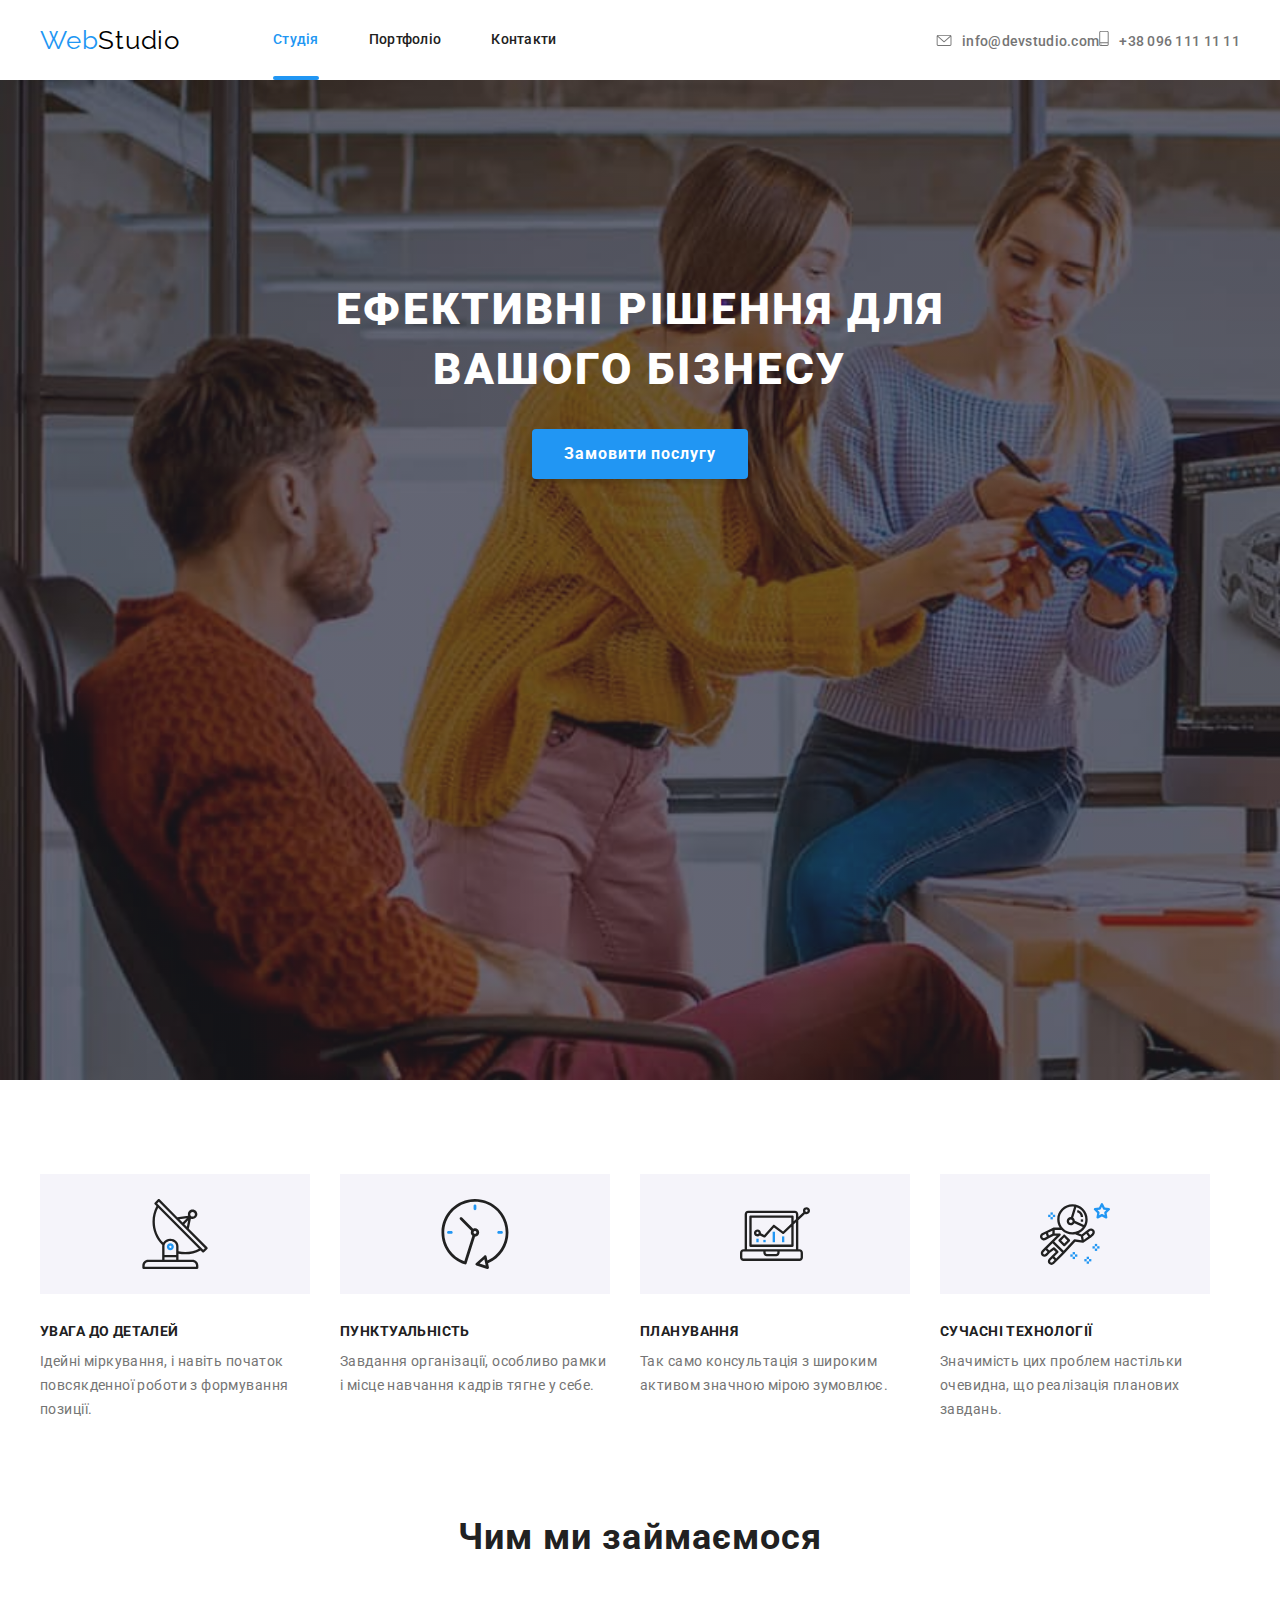
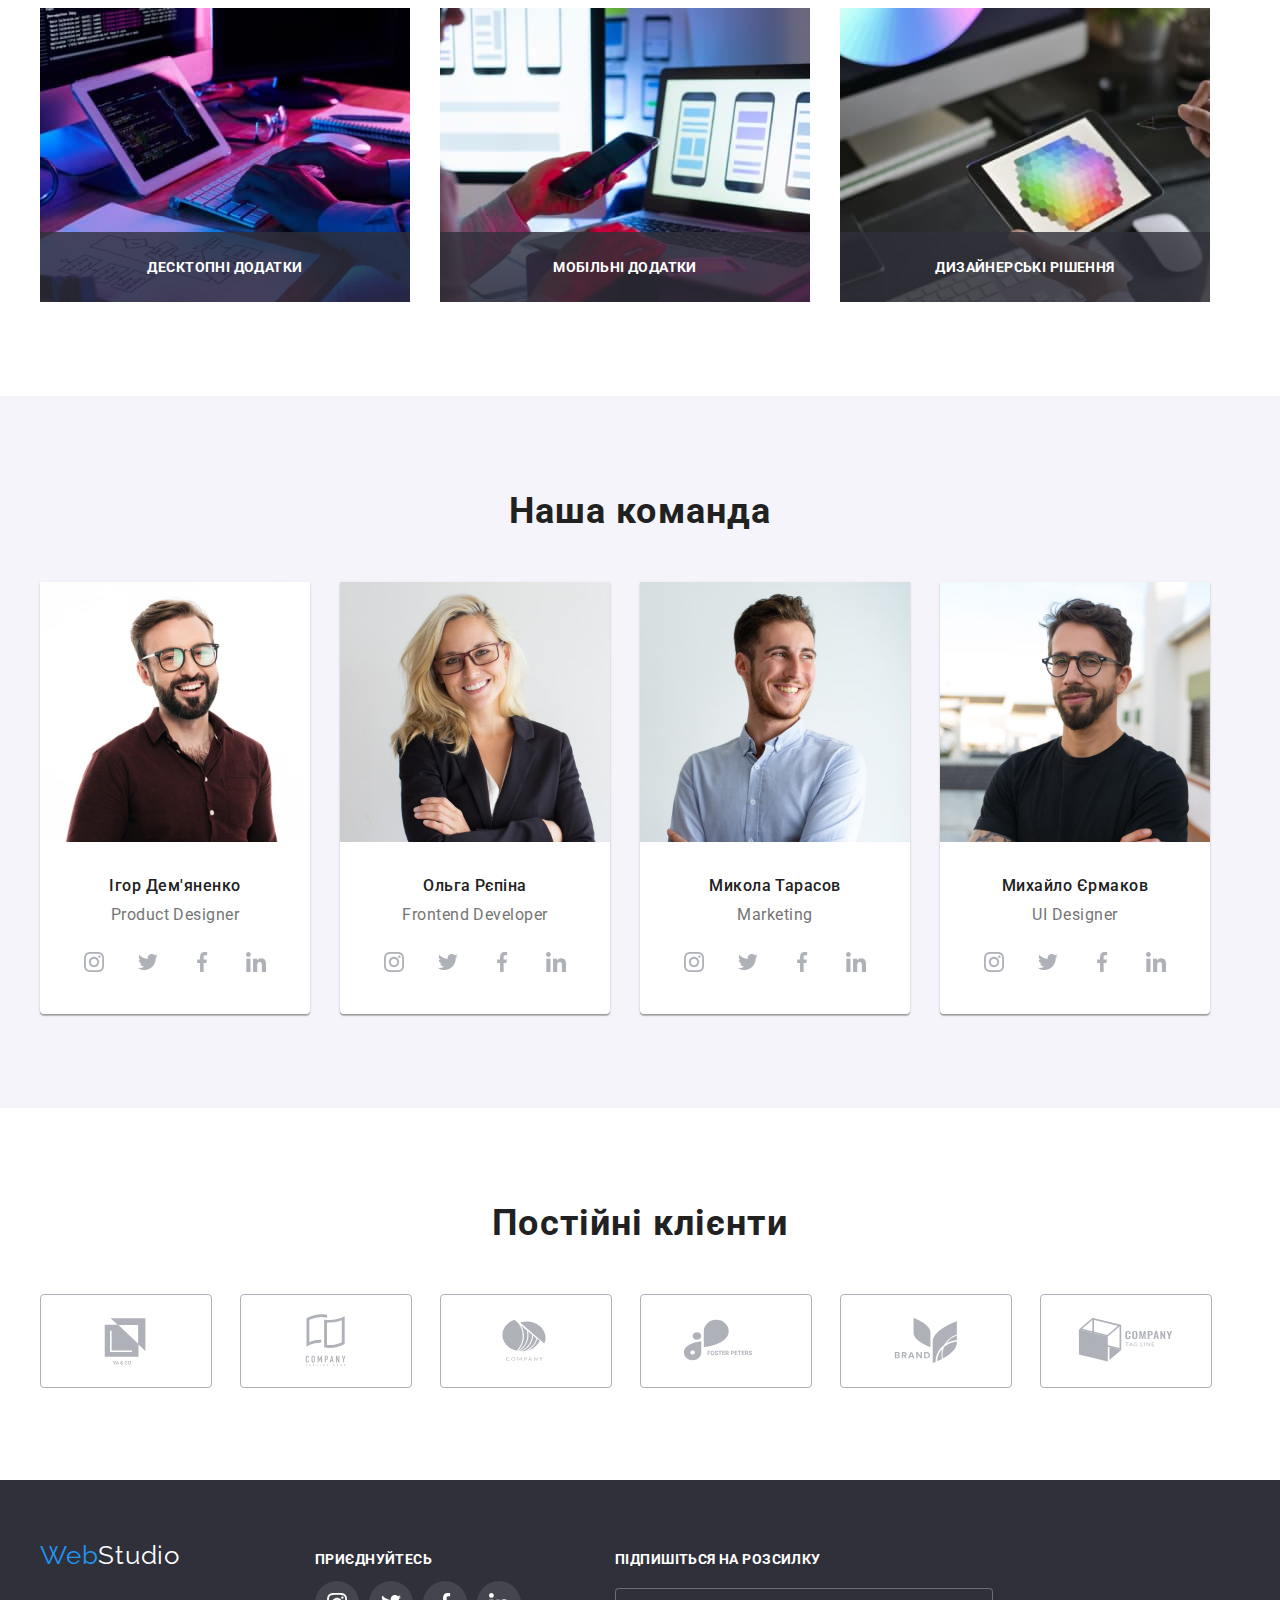
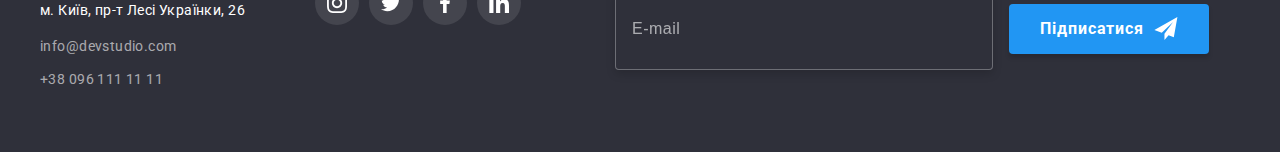
==== index.html @ b45c7deb "header fixing" ====
<!DOCTYPE html> 
<html lang="en">
    <head> 
        <meta charset="UTF-8"> 
        <meta name="viewport" content="width=device-width, initial-scale=1.0" />
        <title>Index</title>
        <link rel="stylesheet" href="https://cdnjs.cloudflare.com/ajax/libs/modern-normalize/1.1.0/modern-normalize.min.css" integrity="sha512-wpPYUAdjBVSE4KJnH1VR1HeZfpl1ub8YT/NKx4PuQ5NmX2tKuGu6U/JRp5y+Y8XG2tV+wKQpNHVUX03MfMFn9Q==" crossorigin="anonymous" referrerpolicy="no-referrer" />
        <!-- <link rel="stylesheet" href="./css/styles.css"> -->
        <link rel="preconnect" href="https://fonts.googleapis.com">
<link rel="preconnect" href="https://fonts.gstatic.com" crossorigin>
<link href="https://fonts.googleapis.com/css2?family=Raleway:wght@700&family=Roboto:wght@400;500;700;900&display=swap" rel="stylesheet">
<link rel="stylesheet" href="./css/main.min.css"> 
<!-- <link rel="stylesheet" href="./css/main.css"> -->
    </head>

    <body> 
        
  <!-- Хедер студії -->

<header class="header studio"> 
    <div class="container">
        <nav class="navigation">
            
            <a href="./index.html" class="header__logo"> <span class="web">Web</span>Studio </a> 
         

            <ul class="header__site-nav"> 
                <li > <a class="link current line" href="./index.html"> Студія </a> </li> 
                <li > <a class="link line" href="./portfolio.html"> Портфоліо </a> </li> 
                <li > <a class="link line" href="./contacts.html"> Контакти </a> </li> 
            </ul> 
        
    
            <ul class="header__nav-contact"> 
                 <li class="header__contact-item mail">  
                    <a class="header__upper-link" href="mailto:info@studio.com">
                        <svg width="16" height="12" class="header__contact-icon"> 
                            <use href="./images/icons.svg#icon-envelope"></use>
                        </svg> 
                        info@devstudio.com        
                    </a> 
                </li>

                 <li class="header__contact-item"> 
                    <a class="header__upper-link" href="tel:+380961111111"> 
                        <svg width="10" height="15.99" class="header__contact-icon"> 
                            <use href="./images/icons.svg#icon-smartphone"></use>
                        </svg> 
                        +38 096 111 11 11 
                    </a> 
                </li> 

              </ul>     
        </nav>
    </div>    
   
</header>
 
<main> 

 <!-- Герой -->
 <section class="hero"> 
 <div class="container"> 
    <h1 class="hero-title"> ЕФЕКТИВНІ РІШЕННЯ ДЛЯ ВАШОГО БІЗНЕСУ </h1>
    <button data-modal-open type="button" class="hero-button"> Замовити послугу </button>

 </div>

    <!-- Modal-->

 <div class="backdrop is-hidden" data-modal>
    <div class="modal">

        <button data-modal-close class="close-button">
            <svg width="15" height="15" class="close-button-svg"> 
                <use href="./images/icons.svg#icon-close-button"></use>
            </svg>
        </button>

        <div class="modal-content">

        <p class="leave-form">Залиште свої дані, ми вам передзвонимо</p>
        <form class="modal-form">
            <!-- CHANGE TO CLASS FROM SCRIPT -->
        <div class="form-field"> 
         
            <label class="label-text">Ім'я
                <input class="form-input" type="text" name="name" > 
                <svg width="18" height="18" class="modal-icon-positioning"> 
                    <use href="./images/icons.svg#icon-black-person"></use>
                </svg>
            </label>
            
            
        </div>
        <div class="form-field">  
            <label class="label-text" >Номер телефону
                <input class="form-input" type="tel" name="telephone" >
             <svg width="18" height="18" class="modal-icon-positioning" > 
                <use href="./images/icons.svg#icon-black-phone"></use>
            </svg> 
            </label>
            
            
        </div>
        <div class="form-field">

            <label class="label-text" >Пошта
              
                <input class="form-input" type="email" name="email">
                <svg width="18" height="18" class="modal-icon-positioning"> 
                   <use href="./images/icons.svg#icon-black-email"></use>
               </svg>
               
            </label>
             
            
            
        </div>
        <div class="form-field last">
            <label class="label-text" for="comment">Коментар</label>
            <textarea class="text-area" type="text" name="comment" id="comment" placeholder="Введіть текст" rows="5"></textarea>
        </div>

        <div class="checkbox">
            
            <label class="checkbox-text label">
            <input class="checkbox-input" type="checkbox" name="" value="agreement" placeholder="Введіть текст"/>
            <span class="checkbox-icon"></span>
            <p class="agreement">
                Погоджуюся з розсилкою та приймаю 
                <a class="conditions-span" href="">Умови договору</a> 
            </p>
            </label>
            
        </div>

            <button class="submit-button" type="submit"> Відправити </button>

        </form>
    </div>

       </div>
    </div>
 
</div> 
 
     
 </section>
  


  <!-- Головна частина -->


<section class="features"> 
    <div class="container features">
    <ul class="features__list"> 
        <li class="features__item first-feature"> 
            <div class="features__block"> 
            <svg width="70" height="70" class="grey-icon"> 
                <use href="./images/icons.svg#icon-antenna"></use>
            </svg> 
             </div>
            <h3 class="features__title"> УВАГА ДО ДЕТАЛЕЙ</h3>
            <p class="features__description"> Ідейні міркування, і навіть початок повсякденної роботи з формування позиції.</p>
       
        </li>
        <li class="features__item second-feature"> 
            <div class="features__block"> 
            <svg width="70" height="70" class="features__icon"> 
                <use href="./images/icons.svg#icon-clock"></use>
            </svg> 
            </div>
            <h3 class="features__title"> ПУНКТУАЛЬНІСТЬ</h3> 
            <p class="features__description"> Завдання організації, особливо рамки і місце навчання кадрів тягне у себе.</p>
    
        </li>
        <li class="features__item third-feature"> 
            <div class="features__block"> 
            <svg width="70" height="70" class="features__icon"> 
                <use href="./images/icons.svg#icon-diagram"></use>
            </svg> 
            </div>
             <h3 class="features__title"> ПЛАНУВАННЯ</h3>
             <p class="features__description"> Так само консультація з широким активом значною мірою зумовлює.</p>
          
         </li>
        <li class="features__item fourth-feature">
            <div class="features__block"> 
            <svg width="70" height="70" class="features__icon"> 
                <use href="./images/icons.svg#icon-astronaut"></use>
            </svg> 
            </div>
             <h3 class="features__title"> СУЧАСНІ ТЕХНОЛОГІЇ </h3>
             <p class="features__description"> Значимість цих проблем настільки очевидна, що реалізація планових завдань.</p>
        
        </li>
      </ul>  
    </div> 
</section>


<section class="work">
    <div class="container"> 
      <h2 class="work__title"> Чим ми займаємося </h2>
      <ul class="work__pictures"> 
             
        <li>
            <div class="work__picture-box"> 
             <img class="work__img" src="./images/picture1.jpg" alt="Людина друкує на клавіатурі" width="370">  
        
                 <div class="work__text-part">
                 <p class="work__pic-text">Десктопні додатки</p>
                </div>

            </div>
        </li>

        <li> 
            <div class="work__picture-box">
            <img class="work__img" src="./images/picture2.jpg" alt="Створення дизайну застосунку" width="370">   
        
            <div class="work__text-part">
            <p class="work__pic-text">Мобільні додатки</p>
            </div>

            </div>
         </li>

        <li> 
            <div class="work__picture-box">
            <img class="work__img" src="./images/picture3.jpg" alt="Вибір кольору із палітри" width="370">   

            <div class="work__text-part">
            <p class="work__pic-text">Дизайнерські рішення</p>
            </div>
             
           </div>
        </li>

      </ul>
    
    </div>
</section>
   
    
      
<section class="team">
    <div class="container team"> 
            <h2 class="team__title">Наша команда</h2> 
             <div class="flex-container"> 
                <ul class="team__list"> 
                    <li class="team__item"> 
                         <img src="./images/ihor.jpg" alt="Ігор Дем'яненко" width="270">
                         <div class="team__paragraph"> 
                         <p class="team__name"> Ігор Дем'яненко</p>
                         <p class="team__job"> Product Designer</p>

                             <ul class="socials__list"> 

                                 <li class="socials__item">
                                    <a href="" class="socials__link">
                                        <svg width="20" height="20" class="socials-icon">
                                             <use href="./images/icons.svg#icon-instagram"></use>
                                        </svg>
                                    </a> 
                                 </li>

                                 <li class="socials__item">
                                    <a href="" class="socials__link">
                                        <svg width="20" height="20" class="socials-icon">
                                             <use href="./images/icons.svg#icon-twitter"></use>
                                        </svg>
                                    </a> 
                                 </li>

                                 <li class="socials__item">
                                    <a href="" class="socials__link">
                                        <svg width="20" height="20" class="socials-icon">
                                             <use href="./images/icons.svg#icon-facebook"></use>
                                        </svg>
                                    </a> 
                                 </li>

                                 <li class="socials__item">
                                    <a href="" class="socials__link">
                                        <svg width="20" height="20" class="socials-icon">
                                             <use href="./images/icons.svg#icon-linkedin"></use>
                                        </svg>
                                    </a> 
                                 </li>

                             </ul>
                         </div>
                     </li>
                     <li class="team__item"> 
                         <img src="./images/olha.jpg" alt="Ольга Рєпіна" width="270">
                         <div class="team__paragraph">
                         <p class="team__name"> Ольга Рєпіна</p>
                         <p class="team__job"> Frontend Developer</p>
                         <ul class="socials__list"> 

                            <li class="socials__item">
                               <a href="" class="socials__link">
                                   <svg width="20" height="20" class="socials-icon">
                                        <use href="./images/icons.svg#icon-instagram"></use>
                                   </svg>
                               </a> 
                            </li>

                            <li class="socials__item">
                               <a href="" class="socials__link">
                                   <svg width="20" height="20" class="socials-icon">
                                        <use href="./images/icons.svg#icon-twitter"></use>
                                   </svg>
                               </a> 
                            </li>

                            <li class="socials__item">
                               <a href="" class="socials__link">
                                   <svg width="20" height="20" class="socials-icon">
                                        <use href="./images/icons.svg#icon-facebook"></use>
                                   </svg>
                               </a> 
                            </li>

                            <li class="socials__item">
                               <a href="" class="socials__link">
                                   <svg width="20" height="20" class="socials-icon">
                                        <use href="./images/icons.svg#icon-linkedin"></use>
                                   </svg>
                               </a> 
                            </li>

                        </ul>
                        </div>
                     </li>
                     <li class="team__item"> 
                         <img src="./images/mykola.jpg" alt="Микола Тарасов" width="270">
                         <div class="team__paragraph">
                         <p class="team__name"> Микола Тарасов</p>
                         <p class="team__job"> Marketing</p>

                         <ul class="socials__list"> 

                            <li class="socials__item">
                               <a href="" class="socials__link">
                                   <svg width="20" height="20" class="socials-icon">
                                        <use href="./images/icons.svg#icon-instagram"></use>
                                   </svg>
                               </a> 
                            </li>

                            <li class="socials__item">
                               <a href="" class="socials__link">
                                   <svg width="20" height="20" class="socials-icon">
                                        <use href="./images/icons.svg#icon-twitter"></use>
                                   </svg>
                               </a> 
                            </li>

                            <li class="socials__item">
                               <a href="" class="socials__link">
                                   <svg width="20" height="20" class="socials-icon">
                                        <use href="./images/icons.svg#icon-facebook"></use>
                                   </svg>
                               </a> 
                            </li>

                            <li class="socials__item">
                               <a href="" class="socials__link">
                                   <svg width="20" height="20" class="socials-icon">
                                        <use href="./images/icons.svg#icon-linkedin"></use>
                                   </svg>
                               </a> 
                            </li>

                        </ul>
                        </div>
                     </li>
                     <li class="team__item"> 
                         <img src="./images/mykhailo.jpg" alt="Михайло Єрмаков" width="270">
                         <div class="team__paragraph">
                         <p class="team__name"> Михайло Єрмаков</p>
                          <p class="team__job"> UI Designer </p>
                          <ul class="socials__list"> 

                            <li class="socials__item">
                               <a href="" class="socials__link">
                                   <svg width="20" height="20" class="socials-icon">
                                        <use href="./images/icons.svg#icon-instagram"></use>
                                   </svg>
                               </a> 
                            </li>

                            <li class="socials__item">
                               <a href="" class="socials__link">
                                   <svg width="20" height="20" class="socials-icon">
                                        <use href="./images/icons.svg#icon-twitter"></use>
                                   </svg>
                               </a> 
                            </li>

                            <li class="socials__item">
                                <a href="" class="socials__link">
                                    <svg width="20" height="20" class="socials-icon">
                                         <use href="./images/icons.svg#icon-facebook"></use>
                                    </svg>
                                </a> 
                             </li>

                            <li class="socials__item">
                               <a href="" class="socials__link">
                                   <svg width="20" height="20" class="socials-icon">
                                        <use href="./images/icons.svg#icon-linkedin"></use>
                                   </svg>
                               </a> 
                            </li>

                        </ul>
                        </div>
                     </li>
                </ul>  
          </div>
    </div>
</section> 
</main>

<section class="clients"> 
    <div class="container clients"> 
        <h2 class="clients__title">Постійні клієнти</h2> 
        <ul class="clients__list"> 
            <li class="clients__item"> 
                <a href="" class="clients__link">
                <svg width="106" height="60" class="clients__icon">
                    <use href="./images/icons.svg#icon-logo1"> </use>
                 </svg>
                </a> 
             </li>

             <li class="clients__item"> 
                <a href="" class="clients__link">
                <svg width="106" height="60" class="clients__icon">
                    <use href="./images/icons.svg#icon-logo2"> </use>
                 </svg>
                </a> 
             </li>

             <li class="clients__item"> 
                <a href="" class="clients__link">
                <svg width="106" height="60" class="clients__icon">
                    <use href="./images/icons.svg#icon-logo3"> </use>
                 </svg>
                </a> 
             </li>

             <li class="clients__item"> 
                <a href="" class="clients__link">
                <svg width="106" height="60" class="clients__icon">
                    <use href="./images/icons.svg#icon-logo4"> </use>
                 </svg>
                </a> 
             </li>

             <li class="clients__item"> 
                <a href="" class="clients__link">
                <svg width="106" height="60" class="clients__icon">
                    <use href="./images/icons.svg#icon-logo5"> </use>
                 </svg>
                </a> 
             </li>

             <li class="clients__item"> 
                <a href="" class="clients__link">
                <svg width="106" height="60" class="clients__icon">
                    <use href="./images/icons.svg#icon-logo6"> </use>
                 </svg>
                </a> 
             </li>
            
            
        </ul>
    </div>

</section>

  <!-- Футер -->
  <footer class="footer"> 

   <div class="container one"> 

    <div class="footer__logo-container">

    <a href="./index.html" class="footer__lower-logo"> <span class="web">Web</span>Studio </a>

        <address class="footer__location" >  м. Київ, пр-т Лесі Українки, 26</address>

        <ul class="contact-nav low"> 
            <li class="contact-li">  <a class="downlink" href="mailto:info@studio.com">info@devstudio.com</a>  </li>
            <li class="contact-li"> <a class="downlink last" href="tel:+380961111111">+38 096 111 11 11</a>  </li> 
        </ul> 

    </div>
    <div class="footer__join-area"> 

        <p class="footer__text"> Приєднуйтесь</p>

            <ul class="socials__list footer">
                <li class="socials__item"> 
                    <a href="" class="footer__link">
                         <svg width="20" height="20" class="footer__icon"> 
                             <use href="./images/icons.svg#icon-instagramwhite"></use>
                         </svg>
                    </a>          
              </li>

                 <li class="socials__item"> 
                     <a href="" class="footer__link">
                        <svg width="20" height="20" class="footer__icon"> 
                            <use href="./images/icons.svg#icon-twitterwhite"></use>
                        </svg>
                    </a>
                </li>

                 <li class="socials__item"> 
                    <a href="" class="footer__link">
                         <svg width="20" height="20" class="footer__icon"> 
                            <use href="./images/icons.svg#icon-facebookwhite"></use>
                         </svg>
                    </a>
                 </li>

                <li class="socials__item"> 
                     <a href="" class="footer__link">
                        <svg width="20" height="20" class="footer__icon"> 
                            <use href="./images/icons.svg#icon-linkedinwhite"></use>
                        </svg>
                    </a>
                </li>
           </ul> 

    </div>
    <div class="subscription__block"> 
        <form class="subscription__form">
            <!-- CHANGE TO CLASS FROM SCRIPT -->
    
            <label for="subscribe" class="subscription__label">Підпишіться на розсилку</label>

            <div class="subscription__area">
            <input type="text" name="subscribe" id="subscribe" placeholder="E-mail" class="subscription__input"> 
    

            <button type="submit" class="subscription__button"> Підписатися
                <svg width="24" height="24" class="subscription__send-icon"> 
                    <use href="./images/icons.svg#icon-white-send"></use>
                </svg> 
            </button>

            </div>
    
        </form>
        
       </div>

   </div>

  </footer>

  <script src="./js/modal.js"></script> 

    </body>

</html>
---- css/styles.css ----
@import './page-header.scss';

:root {
    --primary-text-color: #757575;
    --secondary-text-color: #212121;
    --accent-color: #2196F3;
    --white: #fff;
    --black: #000;
    --secondary-bcg-color: #F5F4FA;
    --bcg-for-hw2: #F5F5F5;
    --footer-bgc: #2F303A;
    --footer-text-color:rgba(255,255,255,0.6);
    --border:  #ECECEC;
    --transition:  250ms cubic-bezier(0.4, 0, 0.2, 1) ;
}

/* СТИЛІ ДЛЯ СТУДІЇ */





.logo {
    color: var(--black);
    font-family: 'Raleway', sans-serif;
font-size: 26px;
line-height: 1.19;
letter-spacing: 0.03em;
margin-right: 93px;
}

.web {
    color: var(--accent-color);
    font-family: 'Raleway', sans-serif;
font-size: 26px;
line-height: 1.19;
letter-spacing: 0.03em;
}


/* SITE NAV */

.site-nav {
    display: flex;
    align-items: center;
}

.site-nav li:not(:last-child) {
    margin-right: 50px;
}



.site-nav .link {
    padding-top: 32px;
    padding-bottom: 32px;
    display: block;
    color: var(--secondary-text-color);
    font-weight: 500;
font-size: 14px;
line-height: 1.14;
letter-spacing: 0.02em;

transition: color 250ms cubic-bezier(0.4, 0, 0.2, 1);

}

.site-nav .link:hover,
.site-nav .link:focus {
    padding-top: 32px;
    padding-bottom: 32px;
    display: block;
color: var(--accent-color);
font-weight: 500;
font-size: 14px;
line-height: 1.14;
letter-spacing: 0.02em;
}

.site-nav .link:current {
    color: var(--accent-color);
}

.site-nav .current {
    color: var(--accent-color);
}



/* HERO */
.hero {
    background-color: #2F303A;
    height: 600px;
    text-align: center;
    padding-top: 200px;
    padding-bottom: 200px;
    
    background-repeat: no-repeat;
    background-size: cover ;
    background-image: linear-gradient(to bottom, rgba(47, 48, 58, 0.4),  rgba(47, 48, 58, 0.4)), url(../images/bgimg.jpg);
}

.hero-title {
    
    width: 696px;
    margin-left: auto;
    margin-right: auto;
    margin-top: 0;
  color: var(--white);
font-style: normal;
font-weight: 900;
font-size: 44px;
line-height: 1.36;
letter-spacing: 0.06em;
text-transform: uppercase;

}

.hero-button {
    
    color:var(--white);
    background-color:var(--accent-color);
    border-color: transparent;
    width: 216px;
height: 50px;
font-weight: 700;
font-size: 16px;
line-height: 1.87;
letter-spacing: 0.06em;
box-shadow: 0px 4px 4px rgba(0, 0, 0, 0.15);
border-radius: 4px;


}

/* SECTION */

section {
    margin: 0;
    padding-top: 94px;
    padding-bottom: 94px;
}

.container.features li {
display: block;
justify-content: center;
}

.feature-list {
    padding-bottom: 0;
}

.allfeatures {
    display: flex;
    flex-direction: row;
    
    margin-right: auto;
    margin-left: auto;
    
    padding-right: 0;
    align-items: baseline;
}


.all-features:not(:last-child) {
    margin-right: 30px;
}

.all-features {
    width: 270px;
}

.grey-features {
    /* content: ''; */
    height: 120px;
    display: flex;
    justify-content: center;
    align-items: center;
    margin-bottom: 30px;
    background-color:var(--secondary-bcg-color);
}



.feature-list, .work {
    background-color: var(--white);
}

.section-title {
    color: var(--secondary-text-color);
}

/*  FEATURES*/



.feature-list .title {
    color:var(--secondary-text-color);
font-size: 14px;
line-height: 1.14;
letter-spacing: 0.03em;
text-transform: uppercase;
margin-top: 0;
margin-bottom: 10px;
}

.feature-list .text {
font-size: 14px;
line-height: 1.71;
letter-spacing: 0.03em;
margin-top: 0;
margin-bottom: 0;
}

/* WORK */


.pictures {
    display: flex;
    flex-direction: row;
    gap: 30px;
}

.work .work-title, .team-title, .clients-title {
    color: var(--secondary-text-color);
font-size: 36px;
line-height: 1.17;
text-align: center;
letter-spacing: 0.03em;
}

.work-title {
    margin-top: 0;
    margin-bottom: 50px;
}

.pic-box {
    position: relative;
}

.text-div {
    position: absolute;
    width: 100%;
    left: 0;
    bottom: 0;
    background-color: rgba(47, 48, 58, 0.8);
}

.pic-text {

font-weight: 700;
font-size: 14px;
line-height: 16px;
text-align: center;
letter-spacing: 0.03em;
text-transform: uppercase;
margin-top: 27px;
margin-bottom: 27px;

color: #FFFFFF;
}

.work-img {
    display: block;
}

/* КОМАНДА*/



.flex-container > ul{
    display: flex;
    flex-direction: row; 

}

.team-item {
    width: 270px;
    background-color:var(--white);
    box-shadow: 0px 2px 1px 0px #00000033, 0px 1px 1px 0px #00000024, 0px 1px 3px 0px #0000001F;

    border-radius: 0px 0px 4px 4px;
}


.team-item:not(:last-child) {
    margin-right: 30px;
}
.team-item:first-child {
    margin-left: 0;
}


.team {
    background-color:var(--secondary-bcg-color);
}

.team-title {
    margin-bottom: 50px;
    margin-top: 0;

}


.name {
    color: var(--secondary-text-color);
    font-weight: 500;
font-size: 16px;
line-height: 1.19;
letter-spacing: 0.03em;
text-align: center;
margin-top: 0;
margin-bottom: 10px;
}

.job {
    color: var(--primary-text-color);
font-size: 16px;
line-height: 1.19;
letter-spacing: 0.03em;
text-align: center;
margin-bottom: 16px;
margin-top: 0;
}

.paragraph {
    padding-top: 30px;
    padding-bottom: 30px;
}


.socials {
    display: flex;
    justify-content: center;
    align-items: center;
}


.socials-item {
    width: 44px;
    height: 44px;
}

.socials-item:not(:last-child) {
    margin-right: 10px;
}

.socials-link {
    fill: #afb1b8; 
    transition: background-color 250ms cubic-bezier(0.4, 0, 0.2, 1), fill 250ms cubic-bezier(0.4, 0, 0.2, 1) ;
    

}

.socials-link:hover, .socials-link:focus {
    fill: var(--white);
    background-color: var(--accent-color);
}



.socials-link {
    display: flex;
    justify-content: center;
    align-items: center;
    border-radius: 50%;
    width: 100%;
    height: 100%;
    
    background-color: var(--white);
}




.clients-title {
    margin-bottom: 50px;
    margin-top: 0;
}

.our-clients {
    display: flex;
    flex-direction: row;
    margin-left: auto;
    margin-right: auto;
}

.client-item {
    width: 170px;
    height: 92px;
}

.client-item:not(:last-child) {
    margin-right: 30px;
}

/* .client-item:hover {
    border: 1px solid var(--accent-color);
} */

.client-a {
    display: flex;
    justify-content: center;
    align-items: center;
    width: 100%;
    height: 100%;
    border: 1px solid #AFB1B8;
    border-radius: 4px;
    color: #AFB1B8;

    transition: color 250ms cubic-bezier(0.4, 0, 0.2, 1), border-color 250ms cubic-bezier(0.4, 0, 0.2, 1);    
}

.client-a:hover, .client-a:focus {
    color:var(--accent-color);
    border: 1px solid var(--accent-color);
}

.client-svg {
    fill: currentColor;
}

/* ФУТЕР */

.footer {
    background-color: var(--footer-bgc);
    padding: 60px 0;
}

.part-one {
margin-right: 70px;
}

.contact-li:not(:last-child) {
    margin-bottom: 9px;
}


.contact-nav .downlink{
    color: var(--footer-text-color);
    font-size: 14px;
    line-height: 1.71;
    letter-spacing: 0.03em;
    margin-bottom: 12px;

    transition: color 250ms cubic-bezier(0.4, 0, 0.2, 1);
}

.contact-nav .downlink:hover, 
.contact-nav .downlink:focus {
    color: var(--accent-color);
    font-size: 14px;
    line-height: 1.71;
    letter-spacing: 0.03em;
}

.location {
    font-style: normal;
    color:var(--white);
font-size: 14px;
line-height: 1.71;
letter-spacing: 0.03em;
margin-bottom: 12px;
margin-top: 28px;
}


.lower-logo {
    color: var(--white);
    font-family: 'Raleway', sans-serif;
    margin-bottom: 28px;
font-size: 26px;
line-height: 1.19;
letter-spacing: 0.03em;
}


.socials.footer {
    padding: 0;
}


.join-div {
 display: flex;
 width: 206px;
 height: 80px;
 flex-direction: column;
 justify-content: center;
 margin-left: 70px;
}

.join-us {
    margin-top: 72px;
    margin-left: 516px;
}

.join, .subscribe-text {
    color: var(--white);
    font-weight: 700;
    font-size: 14px;
    line-height: 16px;
    letter-spacing: 0.03em;
    text-transform: uppercase;
    margin-top: 0;
}

.join-a {
    width: 100%;
    height: 100%;
    display: flex;
    justify-content: center;
    align-items: center;

    background-color: rgba(255, 255, 255, 0.1);
    border-radius: 50%;

    transition: background-color 250ms cubic-bezier(0.4, 0, 0.2, 1) ;
}

.join-a:hover, .join-a:focus {
    background-color: var(--accent-color);
    color: white;
}

.join.svg {
    fill: currentColor;
}



.container.one {
    display: flex;
align-items: baseline;
}

.logo-container, .join-div {
    display: inline-block;
}


.subscribe-button {
    width: 200px;
    height: 50px;
    margin-left: 12px;

    background-color:var(--accent-color) ;
    font-size: 16px;
    font-weight: 700;
    line-height: 30px;
    letter-spacing: 0.06em;
    text-align: center;
    color: rgba(255, 255, 255, 1);
    box-shadow: 0px 4px 4px rgba(0, 0, 0, 0.15);
    border-radius: 4px;
    border-color: transparent;

    fill: white;

    display: inline-flex;
    align-items: center;
    justify-content: center;
}

.white-send-svg {
    fill: white;
    margin-left: 10px;

}



.subscription-block {
    display: flex;
    flex-direction: column;
    margin-left: 94px;
}

.area-and-button {
margin-top: 20px;
}

.subscribe-form input::placeholder{

    font-size: 16px;
    font-weight: 400;
    line-height: 20px;
    letter-spacing: 0.03em;
    text-align: left;
    
    color: rgba(255, 255, 255, 0.6);
}

.subscribe-input {
    width: 358px;
    height: 50px;
background-color: rgba(47, 48, 58, 1);
 border: 1px solid rgba(255, 255, 255, 0.3);
filter: drop-shadow(0px 4px 4px rgba(0, 0, 0, 0.15));
border-radius: 4px;;
padding-top: 15px;
padding-bottom: 15px;
padding-left: 16px;

color: #F5F4FA;
}
    
.mail-icon {
fill: #212121;
}

/* СТИЛІЗАЦІЯ СТОРІНКИ ПОРТФОЛІО*/


.main-section {
    background-color: var(--white);
}
.portfolio-button {
color: var(--secondary-text-color);
background-color: var(--secondary-bcg-color);
border: none;
font-style: normal;
font-weight: 500;
font-size: 16px;
line-height: 1.63;
text-align: center;
letter-spacing: 0.03em;

border-radius: 4px;
padding-top: 6px;
padding-bottom: 6px;
padding-left: 22px;
padding-right: 22px;
}

.prt-btn {
    padding-bottom: 0;
}



.pb:not(:last-child) {
    margin-right: 8px;
}

.portfolio-button:not(:last-child) {
    margin-right: 8px;
    background: var(--secondary-bcg-color);

}

.portfolio-button {
    transition: background-color 250ms cubic-bezier(0.4, 0, 0.2, 1), box-shadow 250ms cubic-bezier(0.4, 0, 0.2, 1), color 250ms cubic-bezier(0.4, 0, 0.2, 1);
    
}


.portfolio-button:hover,
.portfolio-button:focus {
    color: var(--white);
    background-color: var(--accent-color);
    box-shadow:   0px 2px 2px 0px rgba(0, 0, 0, 0.12),
    0px 1px 2px 0px rgba(0, 0, 0, 0.08),
    0px 3px 1px 0px rgba(0, 0, 0, 0.1);
}

.port-buttons {
    display: flex;
    justify-content: center;
    margin-bottom: 50px;
}


.sect-card {
padding-top: 0;
}

.card-set {
    display: flex;
    flex-wrap: wrap;
    flex-direction: row;
    margin-left: auto;
    margin-right: auto;
 
}

.cardsubtitles {

    padding-top: 20px;
    padding-bottom: 20px;
    padding-left: 24px;
    padding-right: 24px;
    border-left: 1px solid #EEEEEE;
    border-right: 1px solid #EEEEEE;
    border-bottom: 1px solid #EEEEEE;

}

.cselement {

    width: 370px;
    margin-right: 30px;
    margin-bottom: 30px;

    transition: box-shadow 250ms cubic-bezier(0.4, 0, 0.2, 1);
}

.cselement:nth-child(3n) {
    margin-right: 0;
}

.cselement:hover {
    box-shadow:  1px 4px 6px 0px rgba(0, 0, 0, 0.16),
    0px 4px 4px 0px rgba(0, 0, 0, 0.06),
    0px 1px 1px 0px rgba(0, 0, 0, 0.12);
}




.card-title {
    color: var(--secondary-text-color);
font-size: 18px;
line-height: 2;
letter-spacing: 0.06em;
margin-top: 0;
margin-bottom: 0;
}

.card-area {
    color: var(--primary-text-color);
font-size: 16px;
line-height: 1.88;
letter-spacing: 0.03em;
margin-bottom: 0;
margin-top: 0;
padding-top: 4px;
}

.card-description {
    color: var(--white); 
font-size: 18px;
line-height: 1.5;
letter-spacing: 0.03em;
margin: 0;
}

.resource {
    position: absolute;
    font-size: 18px;
    line-height: 28px;
    letter-spacing: 0.03em;
    text-align: left;

    color:rgba(255, 255, 255, 1);
}

.card-box {
position: relative;
overflow: hidden;
}

.product-thumb {
position: absolute;
left: 0;
top: 0;
background-color: rgba(33, 150, 243, 0.9);
padding: 63px 24px;
margin: 0;
width: 100%;
height: 100%;
transform: translateY(101%);
transition: transform 250ms cubic-bezier(0.4, 0, 0.2, 1);
}

.product-thumb-link:hover .product-thumb,
.product-thumb-link:focus .product-thumb {
transform: translateY(0);
display: block;
}



/* ------------ MODAL WINDOW --------------- */

.backdrop {
    position: fixed;
    z-index: 1;
    top: 0;
    left: 0; 
    width: 100%;
    height: 100%;
    background-color: rgba(0, 0, 0, 0.2);
    
    transition: opacity 250ms cubic-bezier(0.4, 0, 0.2, 1) ;
}

.modal {
    position: absolute;

    width: 528px;
    height: 581px;
    top: 50%;
    left: 50%;
    transform: translate(-50%, -50%);

    border-radius: 4px;
    box-shadow: 0px 1px 3px rgba(0, 0, 0, 0.12), 0px 1px 1px rgba(0, 0, 0, 0.14), 0px 2px 1px rgba(0, 0, 0, 0.2);
    background-color:  rgba(255, 255, 255, 1); 
    background-color: #fff;
}

.backdrop.is-hidden {
    opacity: 0;
    pointer-events: none;

}

.close-button {
    position: absolute;
    top: 8px;
    right: 8px;
    width: 30px;
    height: 30px;
    background-color: rgba(255, 255, 255, 1);

    border: 1px solid rgba(0, 0, 0, 0.1);
    border-radius: 50%;

    display: flex;
    align-items: center;

    color: rgba(0, 0, 0, 1);
    transition: color 250ms cubic-bezier(0.4, 0, 0.2, 1);
}

.close-button-svg {
    fill: currentColor;
}

.close-button:hover {
    color: var(--accent-color);
}

textarea {
    resize: none;
}


.modal-content {
width: 448px;
height: 342px;

margin-right: auto;
margin-left: auto;
}

.leave-form {
font-size: 20px;
font-weight: 700;
line-height: 23px;
letter-spacing: 0.03em;
text-align: center;

margin-top: 40px;

color: rgba(33, 33, 33, 1);
}
 
.form-field {

    position: relative;
    display: flex;
    flex-direction: column;
    margin-bottom: 10px;
}

.form-field.last {
    margin-bottom: 0;
}

.form-input {
    margin-top: 4px;
    height: 40px;
    font-size: inherit;
    display: inline-block;

    outline: none;
}

.form-input:hover,
.form-input:focus {
    border-color: var(--accent-color);
    transition: color 250ms cubic-bezier(0.4, 0, 0.2, 1);
}

.form-input:hover + svg,
.form-input:focus + svg {
    fill: var(--accent-color);
}



.modal-icon-positioning {

    position: absolute;
    display: block;
  
    left: 13.5px;
    bottom: 11.5px;

    transition: fill 250ms cubic-bezier(0.4, 0, 0.2, 1);
}

/* .modal-icon-positioning:focus {
    fill: var(--accent-color);
} */

.form-field input {
    width: 448px;
    height: 40px;

    border: 1px solid rgba(33, 33, 33, 0.2);
    border-radius: 4px;
    padding-left: 40px;

    transition: border 250ms cubic-bezier(0.4, 0, 0.2, 1);
}

.form-field:hover input,
.form-field:focus input {
    border: 1px solid var(--accent-color);
    /* fill: var(--accent-color); */
}


.label-text {

font-size: 12px;
line-height: 14px;
letter-spacing: 0.01em;
text-align: left;

color: rgba(117, 117, 117, 1);

}
/* 
.label-text:focus {
    fill: var(--accent-color);
} */


.text-area {
    border: 1px solid rgba(33, 33, 33, 0.2);
    border-radius: 4px;
    padding: 12px 16px;

    font-size: inherit;

    transition: border-color 250ms cubic-bezier(0.4, 0, 0.2, 1) ;

    margin-top: 4px;
}

.text-area::placeholder {

font-size: 12px;
line-height: 14px;
letter-spacing: 0.01em;
text-align: left;
color: rgba(117, 117, 117, 0.5);

}

.text-area:hover {
    border-color: var(--accent-color);

}

.form-field:hover, .form-field:focus {
    border-color: var(--accent-color);
    fill: var(--accent-color);

    transition: border  250ms cubic-bezier(0.4, 0, 0.2, 1);
}

.checkbox-text {

    font-size: 14px;
    line-height: 24px;
    letter-spacing: 0.03em;
    text-align: left;
    color: rgba(117, 117, 117, 1);
    margin-left: 7px;

    display: flex;
    align-items: center;
    justify-content: center;

}

.checkbox-input {
    -webkit-appearance: none;
    -moz-appearance: none;
    appearance: none;
    margin-top: 4px;

    position: absolute;

    transition: background-color  250ms cubic-bezier(0.4, 0, 0.2, 1);
        
}


.agreement {
    margin: 0;
}

.checkbox-icon {
    display: inline-block;
    width: 16px;
    height: 15px;
    border: 2px solid #212121;
    background-image: url(../images/icons.svg#icon-black-square);
    border-radius: 2px;
    margin-right: 7px;

    transition: background-color  250ms cubic-bezier(0.4, 0, 0.2, 1),
    border-color  250ms cubic-bezier(0.4, 0, 0.2, 1);
}

.checkbox {
    display: flex;
    align-items:center;
    margin-top: 20px;
    margin-left: 0;
}

.checkbox-input:checked + .checkbox-icon {
    background-color:var(--accent-color);
    border-color:var(--accent-color) ;

    background-image: url(../images/check.svg);
    background-repeat: no-repeat;
    background-size: contain;
    background-origin: border-box;
    background-repeat: no-repeat;
}


.conditions-span {
    color:  rgba(33, 150, 243, 1);
    text-decoration: underline;
}

.submit-button {
    width: 200px;
    height: 50px;
    background: var(--accent-color); 
    border-radius: 4px;
    border-color: transparent;

    font-size: 16px;
    font-weight: 700;
    line-height: 30px;
    letter-spacing: 0.06em;
    text-align: center;
    color: rgba(255, 255, 255, 1);

    transition: box-shadow 250ms cubic-bezier(0.4, 0, 0.2, 1);

    margin-top: 30px;
    margin-bottom: 40px;
    padding: 0;
}

.submit-button:hover {
    box-shadow: 0px 4px 4px rgba(0, 0, 0, 0.15);
}
---- css/main.min.css ----
body{margin:0}a{text-decoration:none}button{font-family:inherit;cursor:pointer}ul{list-style-type:none;padding:0;margin:0}body{color:var(--primary-text-color);background-color:var(--white);font-family:"Roboto",sans-serif}:root{--primary-text-color: #757575;--secondary-text-color: #212121;--accent-color: #2196F3;--white: #fff;--black: #000;--secondary-bcg-color: #F5F4FA;--bcg-for-hw2: #F5F5F5;--footer-bgc: #2F303A;--footer-text-color:rgba(255,255,255,0.6);--border: #ECECEC;--transition: 250ms cubic-bezier(0.4, 0, 0.2, 1) }.container{padding-left:15px;padding-right:15px;width:1200px;margin-left:auto;margin-right:auto}section{margin:0;padding-top:94px;padding-bottom:94px}.flex-container>ul{display:flex;flex-direction:row}.main-section{background-color:var(--white)}.work__pictures{display:flex;flex-direction:row;gap:30px}.prt-btn{padding-bottom:0}textarea{resize:none}.work__title,.team__title,.clients__title{color:var(--secondary-text-color);font-size:36px;line-height:1.17;text-align:center;letter-spacing:.03em}.header{background-color:var(--white)}.header.portfolio,.header.contacts{border-bottom:1px solid var(--border)}.header__nav-contact{display:flex;flex-direction:row;align-items:flex-end}.navigation{display:flex;align-items:center}.header__nav-contact .header__upper-link{display:flex;justify-content:baseline;font-weight:500;font-size:14px;line-height:1.14;letter-spacing:.02em;color:var(--primary-text-color);transition:color 250ms cubic-bezier(0.4, 0, 0.2, 1)}.header__upper-link{width:100%;height:100%;display:flex;align-items:baseline;justify-content:center}.header__upper-link:hover,.header__upper-link:focus{color:var(--accent-color);font-weight:500;font-size:14px;line-height:1.14;letter-spacing:.02em}.current.line{position:relative}.current.line:after{position:absolute;left:0;bottom:0;content:"";display:block;width:100%;height:4px;background-color:var(--accent-color);border-radius:2px}.header__contact-icon{margin-right:10px;fill:var(--primary-text-color)}.header__upper-link .header__contact-icon{transition:color 250ms cubic-bezier(0.4, 0, 0.2, 1)}.header__upper-link:hover .header__contact-icon,.header__upper-link:focus .header__contact-icon{fill:var(--accent-color)}.header__nav-contact{margin-left:auto}body{color:var(--primary-text-color);background-color:var(--white);font-family:"Roboto",sans-serif}ul{list-style-type:none;padding:0;margin:0}.header__logo{color:var(--black);font-family:"Raleway",sans-serif;font-size:26px;line-height:1.19;letter-spacing:.03em;margin-right:93px}.web{color:var(--accent-color);font-family:"Raleway",sans-serif;font-size:26px;line-height:1.19;letter-spacing:.03em}.header__site-nav{display:flex;align-items:center}.header__site-nav li:not(:last-child){margin-right:50px}.header__site-nav .link{padding-top:32px;padding-bottom:32px;display:block;color:var(--secondary-text-color);font-weight:500;font-size:14px;line-height:1.14;letter-spacing:.02em;transition:color 250ms cubic-bezier(0.4, 0, 0.2, 1)}.header__site-nav .link:hover,.header__site-nav .link:focus{padding-top:32px;padding-bottom:32px;display:block;color:var(--accent-color);font-weight:500;font-size:14px;line-height:1.14;letter-spacing:.02em}.header__site-nav .link:current{color:var(--accent-color)}.header__site-nav .current{color:var(--accent-color)}.header__contact-item .mail{margin-right:40px}.hero{background-color:#2f303a;height:600px;text-align:center;padding-top:200px;padding-bottom:200px;background-repeat:no-repeat;background-size:cover;background-image:linear-gradient(to bottom, rgba(47, 48, 58, 0.4), rgba(47, 48, 58, 0.4)),url(../images/bgimg.jpg)}.hero-title{width:696px;margin-left:auto;margin-right:auto;margin-top:0;color:var(--white);font-style:normal;font-weight:900;font-size:44px;line-height:1.36;letter-spacing:.06em;text-transform:uppercase}.hero-button{color:var(--white);background-color:var(--accent-color);border-color:rgba(0,0,0,0);width:216px;height:50px;font-weight:700;font-size:16px;line-height:1.87;letter-spacing:.06em;box-shadow:0px 4px 4px rgba(0,0,0,.15);border-radius:4px}.container.features li{display:block;justify-content:center}.features{padding-bottom:0}.features__list{display:flex;flex-direction:row;margin-right:auto;margin-left:auto;padding-right:0;align-items:baseline}.features__item:not(:last-child){margin-right:30px}.features__item{width:270px}.features__block{height:120px;display:flex;align-items:center;justify-content:center;margin-bottom:30px;background-color:var(--secondary-bcg-color)}.feature__list,.work{background-color:var(--white)}.section__title{color:var(--secondary-text-color)}.features__title{color:var(--secondary-text-color);font-size:14px;line-height:1.14;letter-spacing:.03em;text-transform:uppercase;margin-top:0;margin-bottom:10px}.features__description{font-size:14px;line-height:1.71;letter-spacing:.03em;margin-top:0;margin-bottom:0}.work__title{margin-top:0;margin-bottom:50px}.work__picture-box{position:relative}.work__text-part{position:absolute;width:100%;left:0;bottom:0;background-color:rgba(47,48,58,.8)}.work__pic-text{font-weight:700;font-size:14px;line-height:16px;text-align:center;letter-spacing:.03em;text-transform:uppercase;margin-top:27px;margin-bottom:27px;color:#fff}.work__img{display:block}.team__item{width:270px;background-color:var(--white);box-shadow:0px 2px 1px 0px rgba(0,0,0,.2),0px 1px 1px 0px rgba(0,0,0,.1411764706),0px 1px 3px 0px rgba(0,0,0,.1215686275);border-radius:0px 0px 4px 4px}.team__item:not(:last-child){margin-right:30px}.team__item:first-child{margin-left:0}.team{background-color:var(--secondary-bcg-color)}.team__title{margin-bottom:50px;margin-top:0}.team__name{color:var(--secondary-text-color);font-weight:500;font-size:16px;line-height:1.19;letter-spacing:.03em;text-align:center;margin-top:0;margin-bottom:10px}.team__job{color:var(--primary-text-color);font-size:16px;line-height:1.19;letter-spacing:.03em;text-align:center;margin-bottom:16px;margin-top:0}.team__paragraph{padding-top:30px;padding-bottom:30px}.socials__list{display:flex;align-items:center;justify-content:center}.socials__item{width:44px;height:44px}.socials__item:not(:last-child){margin-right:10px}.socials__link{display:flex;align-items:center;justify-content:center;border-radius:50%;width:100%;height:100%;background-color:var(--white);fill:#afb1b8;transition:background-color 250ms cubic-bezier(0.4, 0, 0.2, 1),fill 250ms cubic-bezier(0.4, 0, 0.2, 1)}.socials__link:hover,.socials__link:focus{fill:var(--white);background-color:var(--accent-color)}.clients__title{margin-bottom:50px;margin-top:0}.clients__list{display:flex;flex-direction:row;margin-left:auto;margin-right:auto}.clients__item{width:170px;height:92px}.clients__item:not(:last-child){margin-right:30px}.clients__link{display:flex;align-items:center;justify-content:center;width:100%;height:100%;border:1px solid #afb1b8;border-radius:4px;color:#afb1b8;transition:color 250ms cubic-bezier(0.4, 0, 0.2, 1),border-color 250ms cubic-bezier(0.4, 0, 0.2, 1)}.clients__link:hover,.clients__link:focus{color:var(--accent-color);border:1px solid var(--accent-color)}.clients__icon{fill:currentColor}.footer{background-color:var(--footer-bgc);padding:60px 0}.part-one{margin-right:70px}.contact-li:not(:last-child){margin-bottom:9px}.contact-nav .downlink{color:var(--footer-text-color);font-size:14px;line-height:1.71;letter-spacing:.03em;margin-bottom:12px;transition:color 250ms cubic-bezier(0.4, 0, 0.2, 1)}.contact-nav .downlink:hover,.contact-nav .downlink:focus{color:var(--accent-color);font-size:14px;line-height:1.71;letter-spacing:.03em}.footer__location{font-style:normal;color:var(--white);font-size:14px;line-height:1.71;letter-spacing:.03em;margin-bottom:12px;margin-top:28px}.footer__lower-logo{color:var(--white);font-family:"Raleway",sans-serif;margin-bottom:28px;font-size:26px;line-height:1.19;letter-spacing:.03em}.socials__list.footer{padding:0}.footer__join-area{display:flex;width:206px;height:80px;flex-direction:column;justify-content:center;margin-left:70px}.join-us{margin-top:72px;margin-left:516px}.footer__text,.subscription__label{color:var(--white);font-weight:700;font-size:14px;line-height:16px;letter-spacing:.03em;text-transform:uppercase;margin-top:0}.footer__link{width:100%;height:100%;justify-content:center;display:flex;align-items:center;background-color:rgba(255,255,255,.1);border-radius:50%;transition:background-color 250ms cubic-bezier(0.4, 0, 0.2, 1)}.footer__link:hover,.footer__linkfocus{background-color:var(--accent-color);color:#fff}.footer__icon{fill:currentColor}.container.one{display:flex;align-items:baseline}.footer__logo-container{display:inline-block}.subscription__button{width:200px;height:50px;margin-left:12px;background-color:var(--accent-color);font-size:16px;font-weight:700;line-height:30px;letter-spacing:.06em;text-align:center;color:#fff;box-shadow:0px 4px 4px rgba(0,0,0,.15);border-radius:4px;border-color:rgba(0,0,0,0);fill:#fff;display:inline-flex;align-items:center;justify-content:center}.subscription__send-icon{fill:#fff;margin-left:10px}.subscription__block{display:flex;flex-direction:column;margin-left:94px}.subscription__area{margin-top:20px}.subscription__form input::-moz-placeholder{font-size:16px;font-weight:400;line-height:20px;letter-spacing:.03em;text-align:left;color:rgba(255,255,255,.6)}.subscription__form input:-ms-input-placeholder{font-size:16px;font-weight:400;line-height:20px;letter-spacing:.03em;text-align:left;color:rgba(255,255,255,.6)}.subscription__form input::placeholder{font-size:16px;font-weight:400;line-height:20px;letter-spacing:.03em;text-align:left;color:rgba(255,255,255,.6)}.subscription__input{width:358px;height:50px;background-color:#2f303a;border:1px solid rgba(255,255,255,.3);filter:drop-shadow(0px 4px 4px rgba(0, 0, 0, 0.15));border-radius:4px;padding-top:15px;padding-bottom:15px;padding-left:16px;color:#f5f4fa}.portfolio-button{color:var(--secondary-text-color);background-color:var(--secondary-bcg-color);border:none;font-style:normal;font-weight:500;font-size:16px;line-height:1.63;text-align:center;letter-spacing:.03em;border-radius:4px;padding-top:6px;padding-bottom:6px;padding-left:22px;padding-right:22px}.pb:not(:last-child){margin-right:8px}.portfolio-button:not(:last-child){margin-right:8px;background:var(--secondary-bcg-color)}.portfolio-button{transition:background-color 250ms cubic-bezier(0.4, 0, 0.2, 1),box-shadow 250ms cubic-bezier(0.4, 0, 0.2, 1),color 250ms cubic-bezier(0.4, 0, 0.2, 1)}.portfolio-button:hover,.portfolio-button:focus{color:var(--white);background-color:var(--accent-color);box-shadow:0px 2px 2px 0px rgba(0,0,0,.12),0px 1px 2px 0px rgba(0,0,0,.08),0px 3px 1px 0px rgba(0,0,0,.1)}.port-buttons{display:flex;justify-content:center;margin-bottom:50px}.sect-card{padding-top:0}.card-set{display:flex;flex-wrap:wrap;flex-direction:row;margin-left:auto;margin-right:auto}.cardsubtitles{padding-top:20px;padding-bottom:20px;padding-left:24px;padding-right:24px;border-left:1px solid #eee;border-right:1px solid #eee;border-bottom:1px solid #eee}.cselement{width:370px;margin-right:30px;margin-bottom:30px;transition:box-shadow 250ms cubic-bezier(0.4, 0, 0.2, 1)}.cselement:hover,.cselement:focus{box-shadow:1px 4px 6px 0px rgba(0,0,0,.16),0px 4px 4px 0px rgba(0,0,0,.06),0px 1px 1px 0px rgba(0,0,0,.12)}.cselement:nth-child(3n){margin-right:0}.card-title{color:var(--secondary-text-color);font-size:18px;line-height:2;letter-spacing:.06em;margin-top:0;margin-bottom:0}.card-area{color:var(--primary-text-color);font-size:16px;line-height:1.88;letter-spacing:.03em;margin-bottom:0;margin-top:0;padding-top:4px}.card-description{color:var(--white);font-size:18px;line-height:1.5;letter-spacing:.03em;margin:0}.resource{position:absolute;font-size:18px;line-height:28px;letter-spacing:.03em;text-align:left;color:#fff}.card-box{position:relative;overflow:hidden}.product-thumb{position:absolute;left:0;top:0;background-color:rgba(33,150,243,.9);padding:63px 24px;margin:0;width:100%;height:100%;transform:translateY(101%);transition:transform 250ms cubic-bezier(0.4, 0, 0.2, 1)}.product-thumb-link:hover .product-thumb,.product-thumb-link:focus .product-thumb{transform:translateY(0);display:block}.backdrop{position:fixed;z-index:1;top:0;left:0;width:100%;height:100%;background-color:rgba(0,0,0,.2);transition:opacity 250ms cubic-bezier(0.4, 0, 0.2, 1)}.modal{position:absolute;width:528px;height:581px;top:50%;left:50%;transform:translate(-50%, -50%);border-radius:4px;box-shadow:0px 1px 3px rgba(0,0,0,.12),0px 1px 1px rgba(0,0,0,.14),0px 2px 1px rgba(0,0,0,.2);background-color:#fff;background-color:#fff}.backdrop.is-hidden{opacity:0;pointer-events:none}.close-button{position:absolute;top:8px;right:8px;width:30px;height:30px;background-color:#fff;border:1px solid rgba(0,0,0,.1);border-radius:50%;display:flex;align-items:center;color:#000;transition:color 250ms cubic-bezier(0.4, 0, 0.2, 1)}.close-button:hover,.close-button:focus{color:var(--accent-color)}.close-button-svg{fill:currentColor}.modal-content{width:448px;height:342px;margin-right:auto;margin-left:auto}.leave-form{font-size:20px;font-weight:700;line-height:23px;letter-spacing:.03em;text-align:center;margin-top:40px;color:#212121}.form-field{position:relative;display:flex;flex-direction:column;margin-bottom:10px}.form-field:hover,.form-field:focus{border-color:var(--accent-color);fill:var(--accent-color);transition:border 250ms cubic-bezier(0.4, 0, 0.2, 1)}.form-field.last{margin-bottom:0}.form-input{margin-top:4px;height:40px;font-size:inherit;display:inline-block;outline:none}.form-input:hover,.form-input:focus{border-color:var(--accent-color);transition:color 250ms cubic-bezier(0.4, 0, 0.2, 1)}.form-input:hover+svg,.form-input:focus+svg{fill:var(--accent-color)}.modal-icon-positioning{position:absolute;display:block;left:13.5px;bottom:11.5px;transition:fill 250ms cubic-bezier(0.4, 0, 0.2, 1)}.form-field input{width:448px;height:40px;border:1px solid rgba(33,33,33,.2);border-radius:4px;padding-left:40px;transition:border 250ms cubic-bezier(0.4, 0, 0.2, 1)}.form-field:hover input,.form-field:focus input{border:1px solid var(--accent-color)}.label-text{font-size:12px;line-height:14px;letter-spacing:.01em;text-align:left;color:#757575}.text-area{border:1px solid rgba(33,33,33,.2);border-radius:4px;padding:12px 16px;font-size:inherit;transition:border-color 250ms cubic-bezier(0.4, 0, 0.2, 1);margin-top:4px}.text-area:hover,.text-area:focus{border-color:var(--accent-color)}.text-area::-moz-placeholder{font-size:12px;line-height:14px;letter-spacing:.01em;text-align:left;color:rgba(117,117,117,.5)}.text-area:-ms-input-placeholder{font-size:12px;line-height:14px;letter-spacing:.01em;text-align:left;color:rgba(117,117,117,.5)}.text-area::placeholder{font-size:12px;line-height:14px;letter-spacing:.01em;text-align:left;color:rgba(117,117,117,.5)}.checkbox-text{font-size:14px;line-height:24px;letter-spacing:.03em;text-align:left;color:#757575;margin-left:7px;display:flex;align-items:center;justify-content:center}.checkbox-input{-webkit-appearance:none;-moz-appearance:none;appearance:none;margin-top:4px;position:absolute;transition:background-color 250ms cubic-bezier(0.4, 0, 0.2, 1)}.agreement{margin:0}.checkbox-icon{display:inline-block;width:16px;height:15px;border:2px solid #212121;background-image:url(../images/icons.svg#icon-black-square);border-radius:2px;margin-right:7px;transition:background-color 250ms cubic-bezier(0.4, 0, 0.2, 1),border-color 250ms cubic-bezier(0.4, 0, 0.2, 1)}.checkbox{display:flex;align-items:center;margin-top:20px;margin-left:0}.checkbox-input:checked+.checkbox-icon{background-color:var(--accent-color);border-color:var(--accent-color);background-image:url(../images/check.svg);background-repeat:no-repeat;background-size:contain;background-origin:border-box;background-repeat:no-repeat}.conditions-span{color:#2196f3;text-decoration:underline}.submit-button{width:200px;height:50px;background:var(--accent-color);border-radius:4px;border-color:rgba(0,0,0,0);font-size:16px;font-weight:700;line-height:30px;letter-spacing:.06em;text-align:center;color:#fff;transition:box-shadow 250ms cubic-bezier(0.4, 0, 0.2, 1);margin-top:30px;margin-bottom:40px;padding:0}.submit-button:hover,.submit-button:focus{box-shadow:0px 4px 4px rgba(0,0,0,.15)}/*# sourceMappingURL=main.min.css.map */
---- css/main.css ----
@charset "UTF-8";
body {
  margin: 0;
}

a {
  text-decoration: none;
}

button {
  font-family: inherit;
  cursor: pointer;
}

ul {
  list-style-type: none;
  padding: 0;
  margin: 0;
}

body {
  color: var(--primary-text-color);
  background-color: var(--white);
  font-family: "Roboto", sans-serif;
}

:root {
  --primary-text-color: #757575;
  --secondary-text-color: #212121;
  --accent-color: #2196F3;
  --white: #fff;
  --black: #000;
  --secondary-bcg-color: #F5F4FA;
  --bcg-for-hw2: #F5F5F5;
  --footer-bgc: #2F303A;
  --footer-text-color:rgba(255,255,255,0.6);
  --border: #ECECEC;
  --transition: 250ms cubic-bezier(0.4, 0, 0.2, 1) ;
}

.container {
  padding-left: 15px;
  padding-right: 15px;
  width: 1200px;
  margin-left: auto;
  margin-right: auto;
}

section {
  margin: 0;
  padding-top: 94px;
  padding-bottom: 94px;
}

.flex-container > ul {
  display: flex;
  flex-direction: row;
}

.main-section {
  background-color: var(--white);
}

.work__pictures {
  display: flex;
  flex-direction: row;
  gap: 30px;
}

.prt-btn {
  padding-bottom: 0;
}

textarea {
  resize: none;
}

.work__title, .team__title, .clients__title {
  color: var(--secondary-text-color);
  font-size: 36px;
  line-height: 1.17;
  text-align: center;
  letter-spacing: 0.03em;
}

/* HEADER */
.header {
  background-color: var(--white);
}

.header.portfolio, .header.contacts {
  border-bottom: 1px solid var(--border);
}

/* СТИЛІ ДЛЯ СТУДІЇ */
.header__nav-contact {
  display: flex;
  flex-direction: row;
  align-items: flex-end;
}

.navigation {
  display: flex;
  align-items: center;
}

.header__nav-contact .header__upper-link {
  display: flex;
  justify-content: baseline;
  font-weight: 500;
  font-size: 14px;
  line-height: 1.14;
  letter-spacing: 0.02em;
  color: var(--primary-text-color);
  transition: color 250ms cubic-bezier(0.4, 0, 0.2, 1);
}

.header__upper-link {
  width: 100%;
  height: 100%;
  display: flex;
  align-items: baseline;
  justify-content: center;
}
.header__upper-link:hover, .header__upper-link:focus {
  color: var(--accent-color);
  font-weight: 500;
  font-size: 14px;
  line-height: 1.14;
  letter-spacing: 0.02em;
}

.current.line {
  position: relative;
}
.current.line:after {
  position: absolute;
  left: 0;
  bottom: 0;
  content: "";
  display: block;
  width: 100%;
  height: 4px;
  background-color: var(--accent-color);
  border-radius: 2px;
}

.header__contact-icon {
  margin-right: 10px;
  fill: var(--primary-text-color);
}

.header__upper-link .header__contact-icon {
  transition: color 250ms cubic-bezier(0.4, 0, 0.2, 1);
}

.header__upper-link:hover .header__contact-icon,
.header__upper-link:focus .header__contact-icon {
  fill: var(--accent-color);
}

.header__nav-contact {
  margin-left: auto;
}

body {
  color: var(--primary-text-color);
  background-color: var(--white);
  font-family: "Roboto", sans-serif;
}

ul {
  list-style-type: none;
  padding: 0;
  margin: 0;
}

.header__logo {
  color: var(--black);
  font-family: "Raleway", sans-serif;
  font-size: 26px;
  line-height: 1.19;
  letter-spacing: 0.03em;
  margin-right: 93px;
}

.web {
  color: var(--accent-color);
  font-family: "Raleway", sans-serif;
  font-size: 26px;
  line-height: 1.19;
  letter-spacing: 0.03em;
}

/* SITE NAV */
.header__site-nav {
  display: flex;
  align-items: center;
}

.header__site-nav li:not(:last-child) {
  margin-right: 50px;
}

.header__site-nav .link {
  padding-top: 32px;
  padding-bottom: 32px;
  display: block;
  color: var(--secondary-text-color);
  font-weight: 500;
  font-size: 14px;
  line-height: 1.14;
  letter-spacing: 0.02em;
  transition: color 250ms cubic-bezier(0.4, 0, 0.2, 1);
}
.header__site-nav .link:hover, .header__site-nav .link:focus {
  padding-top: 32px;
  padding-bottom: 32px;
  display: block;
  color: var(--accent-color);
  font-weight: 500;
  font-size: 14px;
  line-height: 1.14;
  letter-spacing: 0.02em;
}
.header__site-nav .link:current {
  color: var(--accent-color);
}

.header__site-nav .current {
  color: var(--accent-color);
}

.header__contact-item .mail {
  margin-right: 40px;
}

/* HERO */
.hero {
  background-color: #2F303A;
  height: 600px;
  text-align: center;
  padding-top: 200px;
  padding-bottom: 200px;
  background-repeat: no-repeat;
  background-size: cover;
  background-image: linear-gradient(to bottom, rgba(47, 48, 58, 0.4), rgba(47, 48, 58, 0.4)), url(../images/bgimg.jpg);
}

.hero-title {
  width: 696px;
  margin-left: auto;
  margin-right: auto;
  margin-top: 0;
  color: var(--white);
  font-style: normal;
  font-weight: 900;
  font-size: 44px;
  line-height: 1.36;
  letter-spacing: 0.06em;
  text-transform: uppercase;
}

.hero-button {
  color: var(--white);
  background-color: var(--accent-color);
  border-color: transparent;
  width: 216px;
  height: 50px;
  font-weight: 700;
  font-size: 16px;
  line-height: 1.87;
  letter-spacing: 0.06em;
  box-shadow: 0px 4px 4px rgba(0, 0, 0, 0.15);
  border-radius: 4px;
}

.container.features li {
  display: block;
  justify-content: center;
}

.features {
  padding-bottom: 0;
}

.features__list {
  display: flex;
  flex-direction: row;
  margin-right: auto;
  margin-left: auto;
  padding-right: 0;
  align-items: baseline;
}

.features__item:not(:last-child) {
  margin-right: 30px;
}

.features__item {
  width: 270px;
}

.features__block {
  height: 120px;
  display: flex;
  align-items: center;
  justify-content: center;
  margin-bottom: 30px;
  background-color: var(--secondary-bcg-color);
}

.feature__list, .work {
  background-color: var(--white);
}

.section__title {
  color: var(--secondary-text-color);
}

/*  FEATURES*/
.features__title {
  color: var(--secondary-text-color);
  font-size: 14px;
  line-height: 1.14;
  letter-spacing: 0.03em;
  text-transform: uppercase;
  margin-top: 0;
  margin-bottom: 10px;
}

.features__description {
  font-size: 14px;
  line-height: 1.71;
  letter-spacing: 0.03em;
  margin-top: 0;
  margin-bottom: 0;
}

.work__title {
  margin-top: 0;
  margin-bottom: 50px;
}

.work__picture-box {
  position: relative;
}

.work__text-part {
  position: absolute;
  width: 100%;
  left: 0;
  bottom: 0;
  background-color: rgba(47, 48, 58, 0.8);
}

.work__pic-text {
  font-weight: 700;
  font-size: 14px;
  line-height: 16px;
  text-align: center;
  letter-spacing: 0.03em;
  text-transform: uppercase;
  margin-top: 27px;
  margin-bottom: 27px;
  color: #FFFFFF;
}

.work__img {
  display: block;
}

.team__item {
  width: 270px;
  background-color: var(--white);
  box-shadow: 0px 2px 1px 0px rgba(0, 0, 0, 0.2), 0px 1px 1px 0px rgba(0, 0, 0, 0.1411764706), 0px 1px 3px 0px rgba(0, 0, 0, 0.1215686275);
  border-radius: 0px 0px 4px 4px;
}

.team__item:not(:last-child) {
  margin-right: 30px;
}

.team__item:first-child {
  margin-left: 0;
}

.team {
  background-color: var(--secondary-bcg-color);
}

.team__title {
  margin-bottom: 50px;
  margin-top: 0;
}

.team__name {
  color: var(--secondary-text-color);
  font-weight: 500;
  font-size: 16px;
  line-height: 1.19;
  letter-spacing: 0.03em;
  text-align: center;
  margin-top: 0;
  margin-bottom: 10px;
}

.team__job {
  color: var(--primary-text-color);
  font-size: 16px;
  line-height: 1.19;
  letter-spacing: 0.03em;
  text-align: center;
  margin-bottom: 16px;
  margin-top: 0;
}

.team__paragraph {
  padding-top: 30px;
  padding-bottom: 30px;
}

.socials__list {
  display: flex;
  align-items: center;
  justify-content: center;
}

.socials__item {
  width: 44px;
  height: 44px;
}

.socials__item:not(:last-child) {
  margin-right: 10px;
}

.socials__link {
  display: flex;
  align-items: center;
  justify-content: center;
  border-radius: 50%;
  width: 100%;
  height: 100%;
  background-color: var(--white);
  fill: #afb1b8;
  transition: background-color 250ms cubic-bezier(0.4, 0, 0.2, 1), fill 250ms cubic-bezier(0.4, 0, 0.2, 1);
}
.socials__link:hover, .socials__link:focus {
  fill: var(--white);
  background-color: var(--accent-color);
}

.clients__title {
  margin-bottom: 50px;
  margin-top: 0;
}

.clients__list {
  display: flex;
  flex-direction: row;
  margin-left: auto;
  margin-right: auto;
}

.clients__item {
  width: 170px;
  height: 92px;
}

.clients__item:not(:last-child) {
  margin-right: 30px;
}

.clients__link {
  display: flex;
  align-items: center;
  justify-content: center;
  width: 100%;
  height: 100%;
  border: 1px solid #AFB1B8;
  border-radius: 4px;
  color: #AFB1B8;
  transition: color 250ms cubic-bezier(0.4, 0, 0.2, 1), border-color 250ms cubic-bezier(0.4, 0, 0.2, 1);
}
.clients__link:hover, .clients__link:focus {
  color: var(--accent-color);
  border: 1px solid var(--accent-color);
}

.clients__icon {
  fill: currentColor;
}

/* ФУТЕР */
.footer {
  background-color: var(--footer-bgc);
  padding: 60px 0;
}

.part-one {
  margin-right: 70px;
}

.contact-li:not(:last-child) {
  margin-bottom: 9px;
}

.contact-nav .downlink {
  color: var(--footer-text-color);
  font-size: 14px;
  line-height: 1.71;
  letter-spacing: 0.03em;
  margin-bottom: 12px;
  transition: color 250ms cubic-bezier(0.4, 0, 0.2, 1);
}
.contact-nav .downlink:hover, .contact-nav .downlink:focus {
  color: var(--accent-color);
  font-size: 14px;
  line-height: 1.71;
  letter-spacing: 0.03em;
}

.footer__location {
  font-style: normal;
  color: var(--white);
  font-size: 14px;
  line-height: 1.71;
  letter-spacing: 0.03em;
  margin-bottom: 12px;
  margin-top: 28px;
}

.footer__lower-logo {
  color: var(--white);
  font-family: "Raleway", sans-serif;
  margin-bottom: 28px;
  font-size: 26px;
  line-height: 1.19;
  letter-spacing: 0.03em;
}

.socials__list.footer {
  padding: 0;
}

.footer__join-area {
  display: flex;
  width: 206px;
  height: 80px;
  flex-direction: column;
  justify-content: center;
  margin-left: 70px;
}

.join-us {
  margin-top: 72px;
  margin-left: 516px;
}

.footer__text, .subscription__label {
  color: var(--white);
  font-weight: 700;
  font-size: 14px;
  line-height: 16px;
  letter-spacing: 0.03em;
  text-transform: uppercase;
  margin-top: 0;
}

.footer__link {
  width: 100%;
  height: 100%;
  justify-content: center;
  display: flex;
  align-items: center;
  background-color: rgba(255, 255, 255, 0.1);
  border-radius: 50%;
  transition: background-color 250ms cubic-bezier(0.4, 0, 0.2, 1);
}
.footer__link:hover, .footer__linkfocus {
  background-color: var(--accent-color);
  color: white;
}

.footer__icon {
  fill: currentColor;
}

.container.one {
  display: flex;
  align-items: baseline;
}

.footer__logo-container {
  display: inline-block;
}

.subscription__button {
  width: 200px;
  height: 50px;
  margin-left: 12px;
  background-color: var(--accent-color);
  font-size: 16px;
  font-weight: 700;
  line-height: 30px;
  letter-spacing: 0.06em;
  text-align: center;
  color: rgb(255, 255, 255);
  box-shadow: 0px 4px 4px rgba(0, 0, 0, 0.15);
  border-radius: 4px;
  border-color: transparent;
  fill: white;
  display: inline-flex;
  align-items: center;
  justify-content: center;
}

.subscription__send-icon {
  fill: white;
  margin-left: 10px;
}

.subscription__block {
  display: flex;
  flex-direction: column;
  margin-left: 94px;
}

.subscription__area {
  margin-top: 20px;
}

.subscription__form input::-moz-placeholder {
  font-size: 16px;
  font-weight: 400;
  line-height: 20px;
  letter-spacing: 0.03em;
  text-align: left;
  color: rgba(255, 255, 255, 0.6);
}

.subscription__form input:-ms-input-placeholder {
  font-size: 16px;
  font-weight: 400;
  line-height: 20px;
  letter-spacing: 0.03em;
  text-align: left;
  color: rgba(255, 255, 255, 0.6);
}

.subscription__form input::placeholder {
  font-size: 16px;
  font-weight: 400;
  line-height: 20px;
  letter-spacing: 0.03em;
  text-align: left;
  color: rgba(255, 255, 255, 0.6);
}

.subscription__input {
  width: 358px;
  height: 50px;
  background-color: rgb(47, 48, 58);
  border: 1px solid rgba(255, 255, 255, 0.3);
  filter: drop-shadow(0px 4px 4px rgba(0, 0, 0, 0.15));
  border-radius: 4px;
  padding-top: 15px;
  padding-bottom: 15px;
  padding-left: 16px;
  color: #F5F4FA;
}

.portfolio-button {
  color: var(--secondary-text-color);
  background-color: var(--secondary-bcg-color);
  border: none;
  font-style: normal;
  font-weight: 500;
  font-size: 16px;
  line-height: 1.63;
  text-align: center;
  letter-spacing: 0.03em;
  border-radius: 4px;
  padding-top: 6px;
  padding-bottom: 6px;
  padding-left: 22px;
  padding-right: 22px;
}

.pb:not(:last-child) {
  margin-right: 8px;
}

.portfolio-button:not(:last-child) {
  margin-right: 8px;
  background: var(--secondary-bcg-color);
}

.portfolio-button {
  transition: background-color 250ms cubic-bezier(0.4, 0, 0.2, 1), box-shadow 250ms cubic-bezier(0.4, 0, 0.2, 1), color 250ms cubic-bezier(0.4, 0, 0.2, 1);
}
.portfolio-button:hover, .portfolio-button:focus {
  color: var(--white);
  background-color: var(--accent-color);
  box-shadow: 0px 2px 2px 0px rgba(0, 0, 0, 0.12), 0px 1px 2px 0px rgba(0, 0, 0, 0.08), 0px 3px 1px 0px rgba(0, 0, 0, 0.1);
}

.port-buttons {
  display: flex;
  justify-content: center;
  margin-bottom: 50px;
}

.sect-card {
  padding-top: 0;
}

.card-set {
  display: flex;
  flex-wrap: wrap;
  flex-direction: row;
  margin-left: auto;
  margin-right: auto;
}

.cardsubtitles {
  padding-top: 20px;
  padding-bottom: 20px;
  padding-left: 24px;
  padding-right: 24px;
  border-left: 1px solid #EEEEEE;
  border-right: 1px solid #EEEEEE;
  border-bottom: 1px solid #EEEEEE;
}

.cselement {
  width: 370px;
  margin-right: 30px;
  margin-bottom: 30px;
  transition: box-shadow 250ms cubic-bezier(0.4, 0, 0.2, 1);
}
.cselement:hover, .cselement:focus {
  box-shadow: 1px 4px 6px 0px rgba(0, 0, 0, 0.16), 0px 4px 4px 0px rgba(0, 0, 0, 0.06), 0px 1px 1px 0px rgba(0, 0, 0, 0.12);
}

.cselement:nth-child(3n) {
  margin-right: 0;
}

.card-title {
  color: var(--secondary-text-color);
  font-size: 18px;
  line-height: 2;
  letter-spacing: 0.06em;
  margin-top: 0;
  margin-bottom: 0;
}

.card-area {
  color: var(--primary-text-color);
  font-size: 16px;
  line-height: 1.88;
  letter-spacing: 0.03em;
  margin-bottom: 0;
  margin-top: 0;
  padding-top: 4px;
}

.card-description {
  color: var(--white);
  font-size: 18px;
  line-height: 1.5;
  letter-spacing: 0.03em;
  margin: 0;
}

.resource {
  position: absolute;
  font-size: 18px;
  line-height: 28px;
  letter-spacing: 0.03em;
  text-align: left;
  color: rgb(255, 255, 255);
}

.card-box {
  position: relative;
  overflow: hidden;
}

.product-thumb {
  position: absolute;
  left: 0;
  top: 0;
  background-color: rgba(33, 150, 243, 0.9);
  padding: 63px 24px;
  margin: 0;
  width: 100%;
  height: 100%;
  transform: translateY(101%);
  transition: transform 250ms cubic-bezier(0.4, 0, 0.2, 1);
}

.product-thumb-link:hover .product-thumb,
.product-thumb-link:focus .product-thumb {
  transform: translateY(0);
  display: block;
}

/* ------------ MODAL WINDOW --------------- */
.backdrop {
  position: fixed;
  z-index: 1;
  top: 0;
  left: 0;
  width: 100%;
  height: 100%;
  background-color: rgba(0, 0, 0, 0.2);
  transition: opacity 250ms cubic-bezier(0.4, 0, 0.2, 1);
}

.modal {
  position: absolute;
  width: 528px;
  height: 581px;
  top: 50%;
  left: 50%;
  transform: translate(-50%, -50%);
  border-radius: 4px;
  box-shadow: 0px 1px 3px rgba(0, 0, 0, 0.12), 0px 1px 1px rgba(0, 0, 0, 0.14), 0px 2px 1px rgba(0, 0, 0, 0.2);
  background-color: rgb(255, 255, 255);
  background-color: #fff;
}

.backdrop.is-hidden {
  opacity: 0;
  pointer-events: none;
}

.close-button {
  position: absolute;
  top: 8px;
  right: 8px;
  width: 30px;
  height: 30px;
  background-color: rgb(255, 255, 255);
  border: 1px solid rgba(0, 0, 0, 0.1);
  border-radius: 50%;
  display: flex;
  align-items: center;
  color: rgb(0, 0, 0);
  transition: color 250ms cubic-bezier(0.4, 0, 0.2, 1);
}
.close-button:hover, .close-button:focus {
  color: var(--accent-color);
}

.close-button-svg {
  fill: currentColor;
}

.modal-content {
  width: 448px;
  height: 342px;
  margin-right: auto;
  margin-left: auto;
}

.leave-form {
  font-size: 20px;
  font-weight: 700;
  line-height: 23px;
  letter-spacing: 0.03em;
  text-align: center;
  margin-top: 40px;
  color: rgb(33, 33, 33);
}

.form-field {
  position: relative;
  display: flex;
  flex-direction: column;
  margin-bottom: 10px;
}
.form-field:hover, .form-field:focus {
  border-color: var(--accent-color);
  fill: var(--accent-color);
  transition: border 250ms cubic-bezier(0.4, 0, 0.2, 1);
}

.form-field.last {
  margin-bottom: 0;
}

.form-input {
  margin-top: 4px;
  height: 40px;
  font-size: inherit;
  display: inline-block;
  outline: none;
}
.form-input:hover, .form-input:focus {
  border-color: var(--accent-color);
  transition: color 250ms cubic-bezier(0.4, 0, 0.2, 1);
}

.form-input:hover + svg,
.form-input:focus + svg {
  fill: var(--accent-color);
}

.modal-icon-positioning {
  position: absolute;
  display: block;
  left: 13.5px;
  bottom: 11.5px;
  transition: fill 250ms cubic-bezier(0.4, 0, 0.2, 1);
}

.form-field input {
  width: 448px;
  height: 40px;
  border: 1px solid rgba(33, 33, 33, 0.2);
  border-radius: 4px;
  padding-left: 40px;
  transition: border 250ms cubic-bezier(0.4, 0, 0.2, 1);
}

.form-field:hover input,
.form-field:focus input {
  border: 1px solid var(--accent-color);
  /* fill: var(--accent-color); */
}

.label-text {
  font-size: 12px;
  line-height: 14px;
  letter-spacing: 0.01em;
  text-align: left;
  color: rgb(117, 117, 117);
}

.text-area {
  border: 1px solid rgba(33, 33, 33, 0.2);
  border-radius: 4px;
  padding: 12px 16px;
  font-size: inherit;
  transition: border-color 250ms cubic-bezier(0.4, 0, 0.2, 1);
  margin-top: 4px;
}
.text-area:hover, .text-area:focus {
  border-color: var(--accent-color);
}

.text-area::-moz-placeholder {
  font-size: 12px;
  line-height: 14px;
  letter-spacing: 0.01em;
  text-align: left;
  color: rgba(117, 117, 117, 0.5);
}

.text-area:-ms-input-placeholder {
  font-size: 12px;
  line-height: 14px;
  letter-spacing: 0.01em;
  text-align: left;
  color: rgba(117, 117, 117, 0.5);
}

.text-area::placeholder {
  font-size: 12px;
  line-height: 14px;
  letter-spacing: 0.01em;
  text-align: left;
  color: rgba(117, 117, 117, 0.5);
}

.checkbox-text {
  font-size: 14px;
  line-height: 24px;
  letter-spacing: 0.03em;
  text-align: left;
  color: rgb(117, 117, 117);
  margin-left: 7px;
  display: flex;
  align-items: center;
  justify-content: center;
}

.checkbox-input {
  -webkit-appearance: none;
  -moz-appearance: none;
  appearance: none;
  margin-top: 4px;
  position: absolute;
  transition: background-color 250ms cubic-bezier(0.4, 0, 0.2, 1);
}

.agreement {
  margin: 0;
}

.checkbox-icon {
  display: inline-block;
  width: 16px;
  height: 15px;
  border: 2px solid #212121;
  background-image: url(../images/icons.svg#icon-black-square);
  border-radius: 2px;
  margin-right: 7px;
  transition: background-color 250ms cubic-bezier(0.4, 0, 0.2, 1), border-color 250ms cubic-bezier(0.4, 0, 0.2, 1);
}

.checkbox {
  display: flex;
  align-items: center;
  margin-top: 20px;
  margin-left: 0;
}

.checkbox-input:checked + .checkbox-icon {
  background-color: var(--accent-color);
  border-color: var(--accent-color);
  background-image: url(../images/check.svg);
  background-repeat: no-repeat;
  background-size: contain;
  background-origin: border-box;
  background-repeat: no-repeat;
}

.conditions-span {
  color: rgb(33, 150, 243);
  text-decoration: underline;
}

.submit-button {
  width: 200px;
  height: 50px;
  background: var(--accent-color);
  border-radius: 4px;
  border-color: transparent;
  font-size: 16px;
  font-weight: 700;
  line-height: 30px;
  letter-spacing: 0.06em;
  text-align: center;
  color: rgb(255, 255, 255);
  transition: box-shadow 250ms cubic-bezier(0.4, 0, 0.2, 1);
  margin-top: 30px;
  margin-bottom: 40px;
  padding: 0;
}
.submit-button:hover, .submit-button:focus {
  box-shadow: 0px 4px 4px rgba(0, 0, 0, 0.15);
}/*# sourceMappingURL=main.css.map */
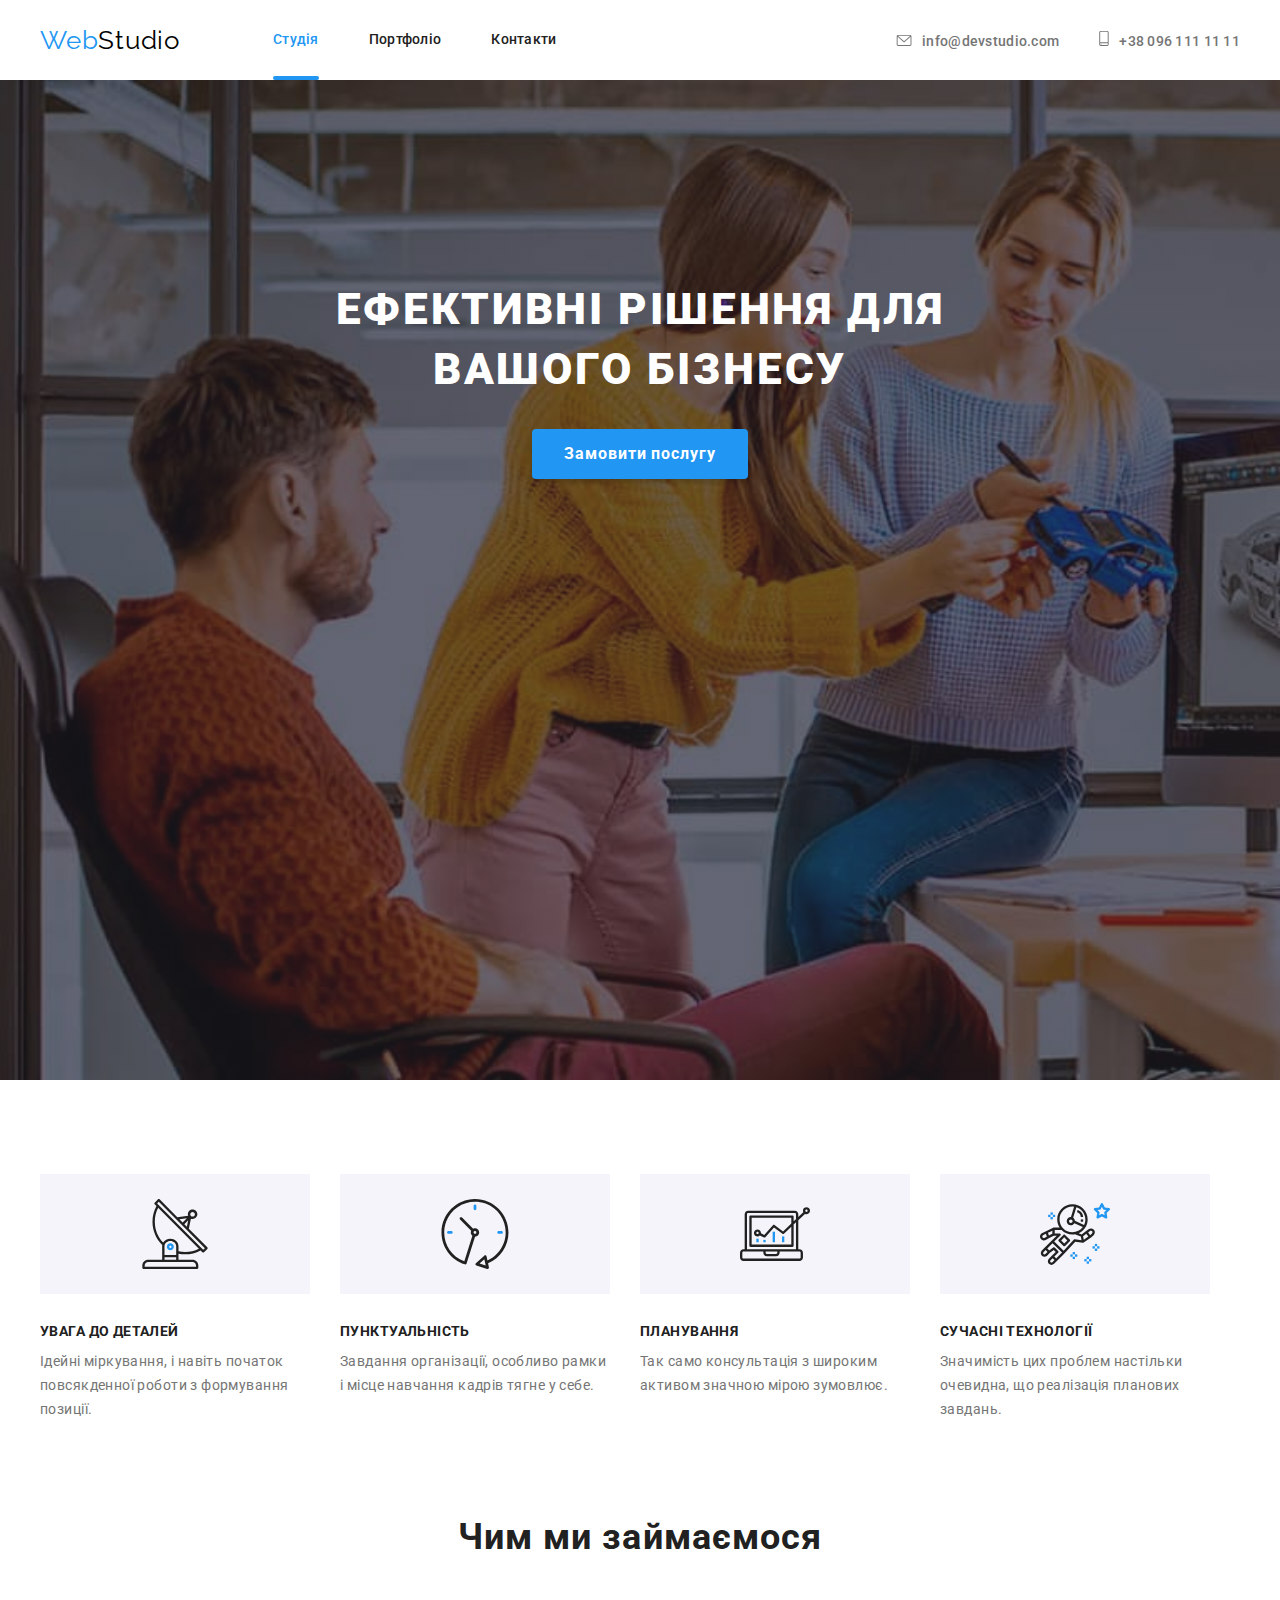
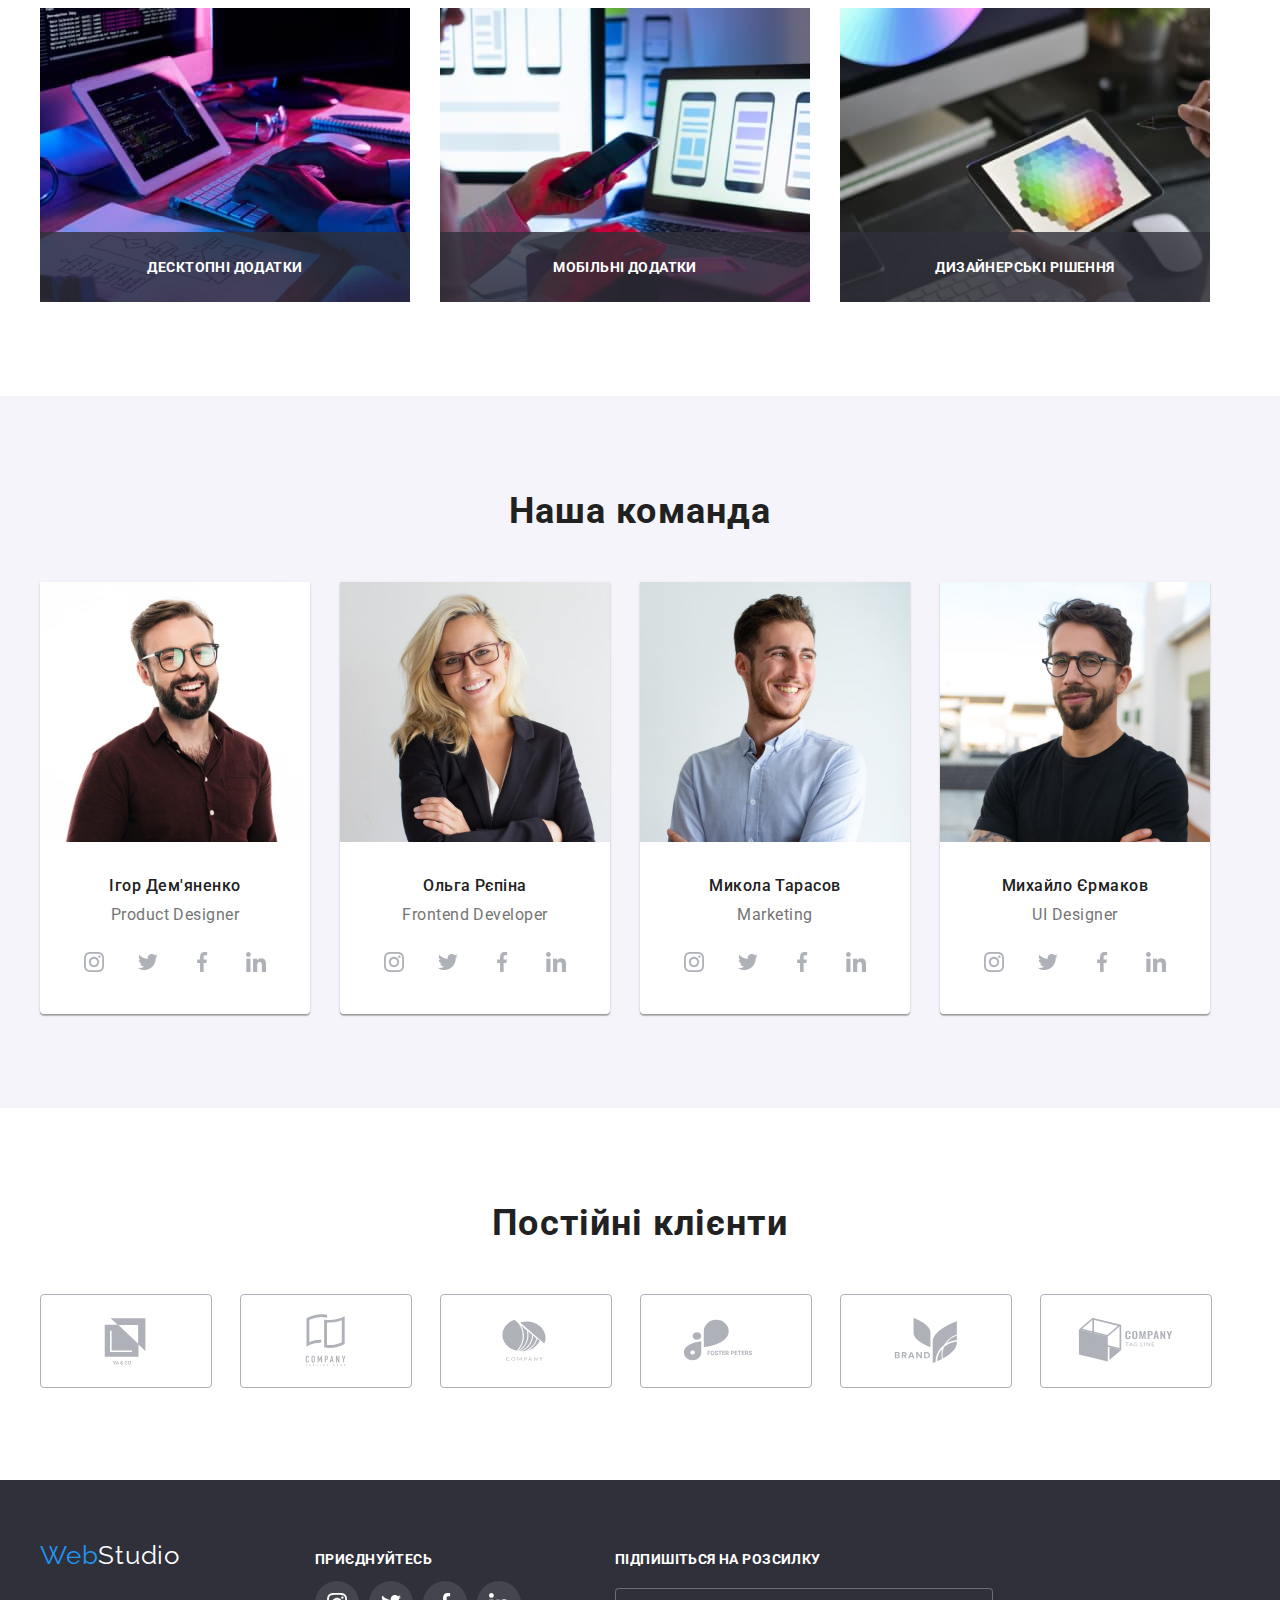
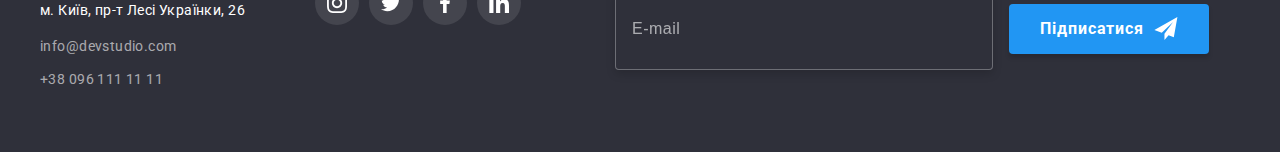
==== commit 94f5899e: "first-commit" ====
--- a/index.html
+++ b/index.html
@@ -53,6 +53,17 @@
               </ul>     
         </nav>
     </div>    
+
+
+    <div class="menu-container" id="menu-container" data-menu> 
+        <button type="button" aria-controls="menu-container" >
+            <svg width="40" height="40" aria-label="Перемикач мобільного меню" aria-expanded="false"> 
+                <use href="./images/icons.svg#icon-cross" class="menu-icon cross"></use>
+                <use href="./images/icons.svg#icon-menu" class="menu-icon menu" ></use>
+            </svg>
+
+        </button>
+    </div>
    
 </header>
  
@@ -156,7 +167,7 @@
 <section class="features"> 
     <div class="container features">
     <ul class="features__list"> 
-        <li class="features__item first-feature"> 
+        <li class="features__item"> 
             <div class="features__block"> 
             <svg width="70" height="70" class="grey-icon"> 
                 <use href="./images/icons.svg#icon-antenna"></use>
@@ -166,7 +177,7 @@
             <p class="features__description"> Ідейні міркування, і навіть початок повсякденної роботи з формування позиції.</p>
        
         </li>
-        <li class="features__item second-feature"> 
+        <li class="features__item"> 
             <div class="features__block"> 
             <svg width="70" height="70" class="features__icon"> 
                 <use href="./images/icons.svg#icon-clock"></use>
@@ -176,7 +187,7 @@
             <p class="features__description"> Завдання організації, особливо рамки і місце навчання кадрів тягне у себе.</p>
     
         </li>
-        <li class="features__item third-feature"> 
+        <li class="features__item"> 
             <div class="features__block"> 
             <svg width="70" height="70" class="features__icon"> 
                 <use href="./images/icons.svg#icon-diagram"></use>
@@ -186,7 +197,7 @@
              <p class="features__description"> Так само консультація з широким активом значною мірою зумовлює.</p>
           
          </li>
-        <li class="features__item fourth-feature">
+        <li class="features__item">
             <div class="features__block"> 
             <svg width="70" height="70" class="features__icon"> 
                 <use href="./images/icons.svg#icon-astronaut"></use>
@@ -568,6 +579,7 @@
   </footer>
 
   <script src="./js/modal.js"></script> 
+  <script src="./js/menu.js"></script>
 
     </body>
 
--- a/css/main.min.css
+++ b/css/main.min.css
@@ -1 +1 @@
-body{margin:0}a{text-decoration:none}button{font-family:inherit;cursor:pointer}ul{list-style-type:none;padding:0;margin:0}body{color:var(--primary-text-color);background-color:var(--white);font-family:"Roboto",sans-serif}:root{--primary-text-color: #757575;--secondary-text-color: #212121;--accent-color: #2196F3;--white: #fff;--black: #000;--secondary-bcg-color: #F5F4FA;--bcg-for-hw2: #F5F5F5;--footer-bgc: #2F303A;--footer-text-color:rgba(255,255,255,0.6);--border: #ECECEC;--transition: 250ms cubic-bezier(0.4, 0, 0.2, 1) }.container{padding-left:15px;padding-right:15px;width:1200px;margin-left:auto;margin-right:auto}section{margin:0;padding-top:94px;padding-bottom:94px}.flex-container>ul{display:flex;flex-direction:row}.main-section{background-color:var(--white)}.work__pictures{display:flex;flex-direction:row;gap:30px}.prt-btn{padding-bottom:0}textarea{resize:none}.work__title,.team__title,.clients__title{color:var(--secondary-text-color);font-size:36px;line-height:1.17;text-align:center;letter-spacing:.03em}.header{background-color:var(--white)}.header.portfolio,.header.contacts{border-bottom:1px solid var(--border)}.header__nav-contact{display:flex;flex-direction:row;align-items:flex-end}.navigation{display:flex;align-items:center}.header__nav-contact .header__upper-link{display:flex;justify-content:baseline;font-weight:500;font-size:14px;line-height:1.14;letter-spacing:.02em;color:var(--primary-text-color);transition:color 250ms cubic-bezier(0.4, 0, 0.2, 1)}.header__upper-link{width:100%;height:100%;display:flex;align-items:baseline;justify-content:center}.header__upper-link:hover,.header__upper-link:focus{color:var(--accent-color);font-weight:500;font-size:14px;line-height:1.14;letter-spacing:.02em}.current.line{position:relative}.current.line:after{position:absolute;left:0;bottom:0;content:"";display:block;width:100%;height:4px;background-color:var(--accent-color);border-radius:2px}.header__contact-icon{margin-right:10px;fill:var(--primary-text-color)}.header__upper-link .header__contact-icon{transition:color 250ms cubic-bezier(0.4, 0, 0.2, 1)}.header__upper-link:hover .header__contact-icon,.header__upper-link:focus .header__contact-icon{fill:var(--accent-color)}.header__nav-contact{margin-left:auto}body{color:var(--primary-text-color);background-color:var(--white);font-family:"Roboto",sans-serif}ul{list-style-type:none;padding:0;margin:0}.header__logo{color:var(--black);font-family:"Raleway",sans-serif;font-size:26px;line-height:1.19;letter-spacing:.03em;margin-right:93px}.web{color:var(--accent-color);font-family:"Raleway",sans-serif;font-size:26px;line-height:1.19;letter-spacing:.03em}.header__site-nav{display:flex;align-items:center}.header__site-nav li:not(:last-child){margin-right:50px}.header__site-nav .link{padding-top:32px;padding-bottom:32px;display:block;color:var(--secondary-text-color);font-weight:500;font-size:14px;line-height:1.14;letter-spacing:.02em;transition:color 250ms cubic-bezier(0.4, 0, 0.2, 1)}.header__site-nav .link:hover,.header__site-nav .link:focus{padding-top:32px;padding-bottom:32px;display:block;color:var(--accent-color);font-weight:500;font-size:14px;line-height:1.14;letter-spacing:.02em}.header__site-nav .link:current{color:var(--accent-color)}.header__site-nav .current{color:var(--accent-color)}.header__contact-item .mail{margin-right:40px}.hero{background-color:#2f303a;height:600px;text-align:center;padding-top:200px;padding-bottom:200px;background-repeat:no-repeat;background-size:cover;background-image:linear-gradient(to bottom, rgba(47, 48, 58, 0.4), rgba(47, 48, 58, 0.4)),url(../images/bgimg.jpg)}.hero-title{width:696px;margin-left:auto;margin-right:auto;margin-top:0;color:var(--white);font-style:normal;font-weight:900;font-size:44px;line-height:1.36;letter-spacing:.06em;text-transform:uppercase}.hero-button{color:var(--white);background-color:var(--accent-color);border-color:rgba(0,0,0,0);width:216px;height:50px;font-weight:700;font-size:16px;line-height:1.87;letter-spacing:.06em;box-shadow:0px 4px 4px rgba(0,0,0,.15);border-radius:4px}.container.features li{display:block;justify-content:center}.features{padding-bottom:0}.features__list{display:flex;flex-direction:row;margin-right:auto;margin-left:auto;padding-right:0;align-items:baseline}.features__item:not(:last-child){margin-right:30px}.features__item{width:270px}.features__block{height:120px;display:flex;align-items:center;justify-content:center;margin-bottom:30px;background-color:var(--secondary-bcg-color)}.feature__list,.work{background-color:var(--white)}.section__title{color:var(--secondary-text-color)}.features__title{color:var(--secondary-text-color);font-size:14px;line-height:1.14;letter-spacing:.03em;text-transform:uppercase;margin-top:0;margin-bottom:10px}.features__description{font-size:14px;line-height:1.71;letter-spacing:.03em;margin-top:0;margin-bottom:0}.work__title{margin-top:0;margin-bottom:50px}.work__picture-box{position:relative}.work__text-part{position:absolute;width:100%;left:0;bottom:0;background-color:rgba(47,48,58,.8)}.work__pic-text{font-weight:700;font-size:14px;line-height:16px;text-align:center;letter-spacing:.03em;text-transform:uppercase;margin-top:27px;margin-bottom:27px;color:#fff}.work__img{display:block}.team__item{width:270px;background-color:var(--white);box-shadow:0px 2px 1px 0px rgba(0,0,0,.2),0px 1px 1px 0px rgba(0,0,0,.1411764706),0px 1px 3px 0px rgba(0,0,0,.1215686275);border-radius:0px 0px 4px 4px}.team__item:not(:last-child){margin-right:30px}.team__item:first-child{margin-left:0}.team{background-color:var(--secondary-bcg-color)}.team__title{margin-bottom:50px;margin-top:0}.team__name{color:var(--secondary-text-color);font-weight:500;font-size:16px;line-height:1.19;letter-spacing:.03em;text-align:center;margin-top:0;margin-bottom:10px}.team__job{color:var(--primary-text-color);font-size:16px;line-height:1.19;letter-spacing:.03em;text-align:center;margin-bottom:16px;margin-top:0}.team__paragraph{padding-top:30px;padding-bottom:30px}.socials__list{display:flex;align-items:center;justify-content:center}.socials__item{width:44px;height:44px}.socials__item:not(:last-child){margin-right:10px}.socials__link{display:flex;align-items:center;justify-content:center;border-radius:50%;width:100%;height:100%;background-color:var(--white);fill:#afb1b8;transition:background-color 250ms cubic-bezier(0.4, 0, 0.2, 1),fill 250ms cubic-bezier(0.4, 0, 0.2, 1)}.socials__link:hover,.socials__link:focus{fill:var(--white);background-color:var(--accent-color)}.clients__title{margin-bottom:50px;margin-top:0}.clients__list{display:flex;flex-direction:row;margin-left:auto;margin-right:auto}.clients__item{width:170px;height:92px}.clients__item:not(:last-child){margin-right:30px}.clients__link{display:flex;align-items:center;justify-content:center;width:100%;height:100%;border:1px solid #afb1b8;border-radius:4px;color:#afb1b8;transition:color 250ms cubic-bezier(0.4, 0, 0.2, 1),border-color 250ms cubic-bezier(0.4, 0, 0.2, 1)}.clients__link:hover,.clients__link:focus{color:var(--accent-color);border:1px solid var(--accent-color)}.clients__icon{fill:currentColor}.footer{background-color:var(--footer-bgc);padding:60px 0}.part-one{margin-right:70px}.contact-li:not(:last-child){margin-bottom:9px}.contact-nav .downlink{color:var(--footer-text-color);font-size:14px;line-height:1.71;letter-spacing:.03em;margin-bottom:12px;transition:color 250ms cubic-bezier(0.4, 0, 0.2, 1)}.contact-nav .downlink:hover,.contact-nav .downlink:focus{color:var(--accent-color);font-size:14px;line-height:1.71;letter-spacing:.03em}.footer__location{font-style:normal;color:var(--white);font-size:14px;line-height:1.71;letter-spacing:.03em;margin-bottom:12px;margin-top:28px}.footer__lower-logo{color:var(--white);font-family:"Raleway",sans-serif;margin-bottom:28px;font-size:26px;line-height:1.19;letter-spacing:.03em}.socials__list.footer{padding:0}.footer__join-area{display:flex;width:206px;height:80px;flex-direction:column;justify-content:center;margin-left:70px}.join-us{margin-top:72px;margin-left:516px}.footer__text,.subscription__label{color:var(--white);font-weight:700;font-size:14px;line-height:16px;letter-spacing:.03em;text-transform:uppercase;margin-top:0}.footer__link{width:100%;height:100%;justify-content:center;display:flex;align-items:center;background-color:rgba(255,255,255,.1);border-radius:50%;transition:background-color 250ms cubic-bezier(0.4, 0, 0.2, 1)}.footer__link:hover,.footer__linkfocus{background-color:var(--accent-color);color:#fff}.footer__icon{fill:currentColor}.container.one{display:flex;align-items:baseline}.footer__logo-container{display:inline-block}.subscription__button{width:200px;height:50px;margin-left:12px;background-color:var(--accent-color);font-size:16px;font-weight:700;line-height:30px;letter-spacing:.06em;text-align:center;color:#fff;box-shadow:0px 4px 4px rgba(0,0,0,.15);border-radius:4px;border-color:rgba(0,0,0,0);fill:#fff;display:inline-flex;align-items:center;justify-content:center}.subscription__send-icon{fill:#fff;margin-left:10px}.subscription__block{display:flex;flex-direction:column;margin-left:94px}.subscription__area{margin-top:20px}.subscription__form input::-moz-placeholder{font-size:16px;font-weight:400;line-height:20px;letter-spacing:.03em;text-align:left;color:rgba(255,255,255,.6)}.subscription__form input:-ms-input-placeholder{font-size:16px;font-weight:400;line-height:20px;letter-spacing:.03em;text-align:left;color:rgba(255,255,255,.6)}.subscription__form input::placeholder{font-size:16px;font-weight:400;line-height:20px;letter-spacing:.03em;text-align:left;color:rgba(255,255,255,.6)}.subscription__input{width:358px;height:50px;background-color:#2f303a;border:1px solid rgba(255,255,255,.3);filter:drop-shadow(0px 4px 4px rgba(0, 0, 0, 0.15));border-radius:4px;padding-top:15px;padding-bottom:15px;padding-left:16px;color:#f5f4fa}.portfolio-button{color:var(--secondary-text-color);background-color:var(--secondary-bcg-color);border:none;font-style:normal;font-weight:500;font-size:16px;line-height:1.63;text-align:center;letter-spacing:.03em;border-radius:4px;padding-top:6px;padding-bottom:6px;padding-left:22px;padding-right:22px}.pb:not(:last-child){margin-right:8px}.portfolio-button:not(:last-child){margin-right:8px;background:var(--secondary-bcg-color)}.portfolio-button{transition:background-color 250ms cubic-bezier(0.4, 0, 0.2, 1),box-shadow 250ms cubic-bezier(0.4, 0, 0.2, 1),color 250ms cubic-bezier(0.4, 0, 0.2, 1)}.portfolio-button:hover,.portfolio-button:focus{color:var(--white);background-color:var(--accent-color);box-shadow:0px 2px 2px 0px rgba(0,0,0,.12),0px 1px 2px 0px rgba(0,0,0,.08),0px 3px 1px 0px rgba(0,0,0,.1)}.port-buttons{display:flex;justify-content:center;margin-bottom:50px}.sect-card{padding-top:0}.card-set{display:flex;flex-wrap:wrap;flex-direction:row;margin-left:auto;margin-right:auto}.cardsubtitles{padding-top:20px;padding-bottom:20px;padding-left:24px;padding-right:24px;border-left:1px solid #eee;border-right:1px solid #eee;border-bottom:1px solid #eee}.cselement{width:370px;margin-right:30px;margin-bottom:30px;transition:box-shadow 250ms cubic-bezier(0.4, 0, 0.2, 1)}.cselement:hover,.cselement:focus{box-shadow:1px 4px 6px 0px rgba(0,0,0,.16),0px 4px 4px 0px rgba(0,0,0,.06),0px 1px 1px 0px rgba(0,0,0,.12)}.cselement:nth-child(3n){margin-right:0}.card-title{color:var(--secondary-text-color);font-size:18px;line-height:2;letter-spacing:.06em;margin-top:0;margin-bottom:0}.card-area{color:var(--primary-text-color);font-size:16px;line-height:1.88;letter-spacing:.03em;margin-bottom:0;margin-top:0;padding-top:4px}.card-description{color:var(--white);font-size:18px;line-height:1.5;letter-spacing:.03em;margin:0}.resource{position:absolute;font-size:18px;line-height:28px;letter-spacing:.03em;text-align:left;color:#fff}.card-box{position:relative;overflow:hidden}.product-thumb{position:absolute;left:0;top:0;background-color:rgba(33,150,243,.9);padding:63px 24px;margin:0;width:100%;height:100%;transform:translateY(101%);transition:transform 250ms cubic-bezier(0.4, 0, 0.2, 1)}.product-thumb-link:hover .product-thumb,.product-thumb-link:focus .product-thumb{transform:translateY(0);display:block}.backdrop{position:fixed;z-index:1;top:0;left:0;width:100%;height:100%;background-color:rgba(0,0,0,.2);transition:opacity 250ms cubic-bezier(0.4, 0, 0.2, 1)}.modal{position:absolute;width:528px;height:581px;top:50%;left:50%;transform:translate(-50%, -50%);border-radius:4px;box-shadow:0px 1px 3px rgba(0,0,0,.12),0px 1px 1px rgba(0,0,0,.14),0px 2px 1px rgba(0,0,0,.2);background-color:#fff;background-color:#fff}.backdrop.is-hidden{opacity:0;pointer-events:none}.close-button{position:absolute;top:8px;right:8px;width:30px;height:30px;background-color:#fff;border:1px solid rgba(0,0,0,.1);border-radius:50%;display:flex;align-items:center;color:#000;transition:color 250ms cubic-bezier(0.4, 0, 0.2, 1)}.close-button:hover,.close-button:focus{color:var(--accent-color)}.close-button-svg{fill:currentColor}.modal-content{width:448px;height:342px;margin-right:auto;margin-left:auto}.leave-form{font-size:20px;font-weight:700;line-height:23px;letter-spacing:.03em;text-align:center;margin-top:40px;color:#212121}.form-field{position:relative;display:flex;flex-direction:column;margin-bottom:10px}.form-field:hover,.form-field:focus{border-color:var(--accent-color);fill:var(--accent-color);transition:border 250ms cubic-bezier(0.4, 0, 0.2, 1)}.form-field.last{margin-bottom:0}.form-input{margin-top:4px;height:40px;font-size:inherit;display:inline-block;outline:none}.form-input:hover,.form-input:focus{border-color:var(--accent-color);transition:color 250ms cubic-bezier(0.4, 0, 0.2, 1)}.form-input:hover+svg,.form-input:focus+svg{fill:var(--accent-color)}.modal-icon-positioning{position:absolute;display:block;left:13.5px;bottom:11.5px;transition:fill 250ms cubic-bezier(0.4, 0, 0.2, 1)}.form-field input{width:448px;height:40px;border:1px solid rgba(33,33,33,.2);border-radius:4px;padding-left:40px;transition:border 250ms cubic-bezier(0.4, 0, 0.2, 1)}.form-field:hover input,.form-field:focus input{border:1px solid var(--accent-color)}.label-text{font-size:12px;line-height:14px;letter-spacing:.01em;text-align:left;color:#757575}.text-area{border:1px solid rgba(33,33,33,.2);border-radius:4px;padding:12px 16px;font-size:inherit;transition:border-color 250ms cubic-bezier(0.4, 0, 0.2, 1);margin-top:4px}.text-area:hover,.text-area:focus{border-color:var(--accent-color)}.text-area::-moz-placeholder{font-size:12px;line-height:14px;letter-spacing:.01em;text-align:left;color:rgba(117,117,117,.5)}.text-area:-ms-input-placeholder{font-size:12px;line-height:14px;letter-spacing:.01em;text-align:left;color:rgba(117,117,117,.5)}.text-area::placeholder{font-size:12px;line-height:14px;letter-spacing:.01em;text-align:left;color:rgba(117,117,117,.5)}.checkbox-text{font-size:14px;line-height:24px;letter-spacing:.03em;text-align:left;color:#757575;margin-left:7px;display:flex;align-items:center;justify-content:center}.checkbox-input{-webkit-appearance:none;-moz-appearance:none;appearance:none;margin-top:4px;position:absolute;transition:background-color 250ms cubic-bezier(0.4, 0, 0.2, 1)}.agreement{margin:0}.checkbox-icon{display:inline-block;width:16px;height:15px;border:2px solid #212121;background-image:url(../images/icons.svg#icon-black-square);border-radius:2px;margin-right:7px;transition:background-color 250ms cubic-bezier(0.4, 0, 0.2, 1),border-color 250ms cubic-bezier(0.4, 0, 0.2, 1)}.checkbox{display:flex;align-items:center;margin-top:20px;margin-left:0}.checkbox-input:checked+.checkbox-icon{background-color:var(--accent-color);border-color:var(--accent-color);background-image:url(../images/check.svg);background-repeat:no-repeat;background-size:contain;background-origin:border-box;background-repeat:no-repeat}.conditions-span{color:#2196f3;text-decoration:underline}.submit-button{width:200px;height:50px;background:var(--accent-color);border-radius:4px;border-color:rgba(0,0,0,0);font-size:16px;font-weight:700;line-height:30px;letter-spacing:.06em;text-align:center;color:#fff;transition:box-shadow 250ms cubic-bezier(0.4, 0, 0.2, 1);margin-top:30px;margin-bottom:40px;padding:0}.submit-button:hover,.submit-button:focus{box-shadow:0px 4px 4px rgba(0,0,0,.15)}/*# sourceMappingURL=main.min.css.map */+body{margin:0}a{text-decoration:none}button{font-family:inherit;cursor:pointer}ul{list-style-type:none;padding:0;margin:0}body{color:var(--primary-text-color);background-color:var(--white);font-family:"Roboto",sans-serif}:root{--primary-text-color: #757575;--secondary-text-color: #212121;--accent-color: #2196F3;--white: #fff;--black: #000;--secondary-bcg-color: #F5F4FA;--bcg-for-hw2: #F5F5F5;--footer-bgc: #2F303A;--footer-text-color:rgba(255,255,255,0.6);--border: #ECECEC;--transition: 250ms cubic-bezier(0.4, 0, 0.2, 1) }.container{padding-left:15px;padding-right:15px;width:1200px;margin-left:auto;margin-right:auto}section{width:100%;margin:0;padding-top:94px;padding-bottom:94px}.main-section{background-color:var(--white)}.work__pictures{display:flex;flex-direction:row;gap:30px}.prt-btn{padding-bottom:0}textarea{resize:none}.work__title,.team__title,.clients__title{color:var(--secondary-text-color);font-size:36px;line-height:1.17;text-align:center;letter-spacing:.03em}.header{background-color:var(--white);position:relative}.header.portfolio,.header.contacts{border-bottom:1px solid var(--border)}.header__nav-contact{display:flex;flex-direction:row;align-items:flex-end}.navigation{display:flex;align-items:center}.header__nav-contact .header__upper-link{display:flex;justify-content:baseline;font-weight:500;font-size:14px;line-height:1.14;letter-spacing:.02em;color:var(--primary-text-color);transition:color 250ms cubic-bezier(0.4, 0, 0.2, 1)}.header__upper-link{width:100%;height:100%;display:flex;align-items:baseline;justify-content:center}.header__upper-link:hover,.header__upper-link:focus{color:var(--accent-color);font-weight:500;font-size:14px;line-height:1.14;letter-spacing:.02em}.current.line{position:relative}.current.line:after{position:absolute;left:0;bottom:0;content:"";display:block;width:100%;height:4px;background-color:var(--accent-color);border-radius:2px}.header__contact-icon{margin-right:10px;fill:var(--primary-text-color)}.header__upper-link .header__contact-icon{transition:color 250ms cubic-bezier(0.4, 0, 0.2, 1)}.header__upper-link:hover .header__contact-icon,.header__upper-link:focus .header__contact-icon{fill:var(--accent-color)}.header__nav-contact{margin-left:auto}body{color:var(--primary-text-color);background-color:var(--white);font-family:"Roboto",sans-serif}ul{list-style-type:none;padding:0;margin:0}.header__logo{color:var(--black);font-family:"Raleway",sans-serif;font-size:26px;line-height:1.19;letter-spacing:.03em;margin-right:93px}.web{color:var(--accent-color);font-family:"Raleway",sans-serif;font-size:26px;line-height:1.19;letter-spacing:.03em}.header__site-nav{display:flex;align-items:center}.header__site-nav li:not(:last-child){margin-right:50px}.header__site-nav .link{padding-top:32px;padding-bottom:32px;display:block;color:var(--secondary-text-color);font-weight:500;font-size:14px;line-height:1.14;letter-spacing:.02em;transition:color 250ms cubic-bezier(0.4, 0, 0.2, 1)}.header__site-nav .link:hover,.header__site-nav .link:focus{padding-top:32px;padding-bottom:32px;display:block;color:var(--accent-color);font-weight:500;font-size:14px;line-height:1.14;letter-spacing:.02em}.header__site-nav .link:current{color:var(--accent-color)}.header__site-nav .current{color:var(--accent-color)}.header__contact-item.mail{margin-right:40px}.header__nav-contact{display:flex;justify-content:center}.hero{background-color:#2f303a;height:600px;text-align:center;padding-top:200px;padding-bottom:200px;background-repeat:no-repeat;background-size:cover;background-image:linear-gradient(to bottom, rgba(47, 48, 58, 0.4), rgba(47, 48, 58, 0.4)),url(../images/bgimg.jpg);max-width:1600px}.hero-title{width:696px;margin-left:auto;margin-right:auto;margin-top:0;color:var(--white);font-weight:900;font-size:44px;line-height:1.36;letter-spacing:.06em;text-transform:uppercase}@media screen and (max-width: 480px){.hero-title{font-size:26px;line-height:42px;text-align:center}}.hero-button{color:var(--white);background-color:var(--accent-color);border-color:rgba(0,0,0,0);width:216px;height:50px;font-weight:700;font-size:16px;line-height:1.87;letter-spacing:.06em;box-shadow:0px 4px 4px rgba(0,0,0,.15);border-radius:4px}.container.features li{display:block;justify-content:center}.features{padding-bottom:0}.features__list{display:flex;flex-direction:row;padding-right:0;align-items:baseline}.features__item:not(:last-child){margin-right:30px}.features__item{width:270px}.features__block{height:120px;display:flex;align-items:center;justify-content:center;margin-bottom:30px;background-color:var(--secondary-bcg-color)}.feature__list,.work{background-color:var(--white)}.section__title{color:var(--secondary-text-color)}.features__title{color:var(--secondary-text-color);font-size:14px;line-height:1.14;letter-spacing:.03em;text-transform:uppercase;margin-top:0;margin-bottom:10px}.features__description{font-size:14px;line-height:1.71;letter-spacing:.03em;margin-top:0;margin-bottom:0}.work__title{margin-top:0;margin-bottom:50px}.work__picture-box{position:relative}.work__text-part{position:absolute;width:100%;left:0;bottom:0;background-color:rgba(47,48,58,.8)}.work__pic-text{font-weight:700;font-size:14px;line-height:16px;text-align:center;letter-spacing:.03em;text-transform:uppercase;margin-top:27px;margin-bottom:27px;color:#fff}.work__img{display:block}@media screen and (max-width: 767px){.work{display:none}}.flex-container>ul{display:flex;flex-direction:row}.team__item{width:270px;background-color:var(--white);box-shadow:0px 2px 1px 0px rgba(0,0,0,.2),0px 1px 1px 0px rgba(0,0,0,.1411764706),0px 1px 3px 0px rgba(0,0,0,.1215686275);border-radius:0px 0px 4px 4px}.team__item:not(:last-child){margin-right:30px}.team__item:first-child{margin-left:0}.team{background-color:var(--secondary-bcg-color)}.team__title{margin-bottom:50px;margin-top:0}.team__name{color:var(--secondary-text-color);font-weight:500;font-size:16px;line-height:1.19;letter-spacing:.03em;text-align:center;margin-top:0;margin-bottom:10px}.team__job{color:var(--primary-text-color);font-size:16px;line-height:1.19;letter-spacing:.03em;text-align:center;margin-bottom:16px;margin-top:0}.team__paragraph{padding-top:30px;padding-bottom:30px}.socials__list{display:flex;align-items:center;justify-content:center}.socials__item{width:44px;height:44px}.socials__item:not(:last-child){margin-right:10px}.socials__link{display:flex;align-items:center;justify-content:center;border-radius:50%;width:100%;height:100%;background-color:var(--white);fill:#afb1b8;transition:background-color 250ms cubic-bezier(0.4, 0, 0.2, 1),fill 250ms cubic-bezier(0.4, 0, 0.2, 1)}.socials__link:hover,.socials__link:focus{fill:var(--white);background-color:var(--accent-color)}.clients__title{margin-bottom:50px;margin-top:0}.clients__list{display:flex;flex-direction:row;margin-left:auto;margin-right:auto}.clients__item{width:170px;height:92px}.clients__item:not(:last-child){margin-right:30px}.clients__link{display:flex;align-items:center;justify-content:center;width:100%;height:100%;border:1px solid #afb1b8;border-radius:4px;color:#afb1b8;transition:color 250ms cubic-bezier(0.4, 0, 0.2, 1),border-color 250ms cubic-bezier(0.4, 0, 0.2, 1)}.clients__link:hover,.clients__link:focus{color:var(--accent-color);border:1px solid var(--accent-color)}.clients__icon{fill:currentColor}.footer{background-color:var(--footer-bgc);padding:60px 0}.part-one{margin-right:70px}.contact-li:not(:last-child){margin-bottom:9px}.contact-nav .downlink{color:var(--footer-text-color);font-size:14px;line-height:1.71;letter-spacing:.03em;margin-bottom:12px;transition:color 250ms cubic-bezier(0.4, 0, 0.2, 1)}.contact-nav .downlink:hover,.contact-nav .downlink:focus{color:var(--accent-color);font-size:14px;line-height:1.71;letter-spacing:.03em}.footer__location{font-style:normal;color:var(--white);font-size:14px;line-height:1.71;letter-spacing:.03em;margin-bottom:12px;margin-top:28px}.footer__lower-logo{color:var(--white);font-family:"Raleway",sans-serif;margin-bottom:28px;font-size:26px;line-height:1.19;letter-spacing:.03em}.socials__list.footer{padding:0}.footer__join-area{display:flex;width:206px;height:80px;flex-direction:column;justify-content:center;margin-left:70px}.join-us{margin-top:72px;margin-left:516px}.footer__text,.subscription__label{color:var(--white);font-weight:700;font-size:14px;line-height:16px;letter-spacing:.03em;text-transform:uppercase;margin-top:0}.footer__link{width:100%;height:100%;justify-content:center;display:flex;align-items:center;background-color:rgba(255,255,255,.1);border-radius:50%;transition:background-color 250ms cubic-bezier(0.4, 0, 0.2, 1)}.footer__link:hover,.footer__linkfocus{background-color:var(--accent-color);color:#fff}.footer__icon{fill:currentColor}.container.one{display:flex;align-items:baseline}.footer__logo-container{display:inline-block}.subscription__button{width:200px;height:50px;margin-left:12px;background-color:var(--accent-color);font-size:16px;font-weight:700;line-height:30px;letter-spacing:.06em;text-align:center;color:#fff;box-shadow:0px 4px 4px rgba(0,0,0,.15);border-radius:4px;border-color:rgba(0,0,0,0);fill:#fff;display:inline-flex;align-items:center;justify-content:center}.subscription__send-icon{fill:#fff;margin-left:10px}.subscription__block{display:flex;flex-direction:column;margin-left:94px}.subscription__area{margin-top:20px}.subscription__form input::-moz-placeholder{font-size:16px;font-weight:400;line-height:20px;letter-spacing:.03em;text-align:left;color:rgba(255,255,255,.6)}.subscription__form input:-ms-input-placeholder{font-size:16px;font-weight:400;line-height:20px;letter-spacing:.03em;text-align:left;color:rgba(255,255,255,.6)}.subscription__form input::placeholder{font-size:16px;font-weight:400;line-height:20px;letter-spacing:.03em;text-align:left;color:rgba(255,255,255,.6)}.subscription__input{width:358px;height:50px;background-color:#2f303a;border:1px solid rgba(255,255,255,.3);filter:drop-shadow(0px 4px 4px rgba(0, 0, 0, 0.15));border-radius:4px;padding-top:15px;padding-bottom:15px;padding-left:16px;color:#f5f4fa}@media screen and (min-width: 481px){.menu-container{display:none}}@media screen and (max-width: 480px){.menu-icon.is-open.cross{display:block}.menu-icon.is-open.menu{display:none}}.menu-container{display:none;position:absolute;width:100%;top:100%;left:0;background-color:aqua;height:480px;padding-top:48px;padding-left:40px}.menu-containeris-open{display:block}@media screen and (max-width: 767px){.features__list{display:block;flex-wrap:wrap;flex-basis:calc(100% - 30рх)}}.portfolio-button{color:var(--secondary-text-color);background-color:var(--secondary-bcg-color);border:none;font-style:normal;font-weight:500;font-size:16px;line-height:1.63;text-align:center;letter-spacing:.03em;border-radius:4px;padding-top:6px;padding-bottom:6px;padding-left:22px;padding-right:22px}.pb:not(:last-child){margin-right:8px}.portfolio-button:not(:last-child){margin-right:8px;background:var(--secondary-bcg-color)}.portfolio-button{transition:background-color 250ms cubic-bezier(0.4, 0, 0.2, 1),box-shadow 250ms cubic-bezier(0.4, 0, 0.2, 1),color 250ms cubic-bezier(0.4, 0, 0.2, 1)}.portfolio-button:hover,.portfolio-button:focus{color:var(--white);background-color:var(--accent-color);box-shadow:0px 2px 2px 0px rgba(0,0,0,.12),0px 1px 2px 0px rgba(0,0,0,.08),0px 3px 1px 0px rgba(0,0,0,.1)}.port-buttons{display:flex;justify-content:center;margin-bottom:50px}.sect-card{padding-top:0}.card-set{display:flex;flex-wrap:wrap;flex-direction:row;margin-left:auto;margin-right:auto}.cardsubtitles{padding-top:20px;padding-bottom:20px;padding-left:24px;padding-right:24px;border-left:1px solid #eee;border-right:1px solid #eee;border-bottom:1px solid #eee}.cselement{width:370px;margin-right:30px;margin-bottom:30px;transition:box-shadow 250ms cubic-bezier(0.4, 0, 0.2, 1)}.cselement:hover,.cselement:focus{box-shadow:1px 4px 6px 0px rgba(0,0,0,.16),0px 4px 4px 0px rgba(0,0,0,.06),0px 1px 1px 0px rgba(0,0,0,.12)}.cselement:nth-child(3n){margin-right:0}.card-title{color:var(--secondary-text-color);font-size:18px;line-height:2;letter-spacing:.06em;margin-top:0;margin-bottom:0}.card-area{color:var(--primary-text-color);font-size:16px;line-height:1.88;letter-spacing:.03em;margin-bottom:0;margin-top:0;padding-top:4px}.card-description{color:var(--white);font-size:18px;line-height:1.5;letter-spacing:.03em;margin:0}.resource{position:absolute;font-size:18px;line-height:28px;letter-spacing:.03em;text-align:left;color:#fff}.card-box{position:relative;overflow:hidden}.product-thumb{position:absolute;left:0;top:0;background-color:rgba(33,150,243,.9);padding:63px 24px;margin:0;width:100%;height:100%;transform:translateY(101%);transition:transform 250ms cubic-bezier(0.4, 0, 0.2, 1)}.product-thumb-link:hover .product-thumb,.product-thumb-link:focus .product-thumb{transform:translateY(0);display:block}.backdrop{position:fixed;z-index:1;top:0;left:0;width:100%;height:100%;background-color:rgba(0,0,0,.2);transition:opacity 250ms cubic-bezier(0.4, 0, 0.2, 1)}.modal{position:absolute;width:528px;height:581px;top:50%;left:50%;transform:translate(-50%, -50%);border-radius:4px;box-shadow:0px 1px 3px rgba(0,0,0,.12),0px 1px 1px rgba(0,0,0,.14),0px 2px 1px rgba(0,0,0,.2);background-color:#fff;background-color:#fff}.backdrop.is-hidden{opacity:0;pointer-events:none}.close-button{position:absolute;top:8px;right:8px;width:30px;height:30px;background-color:#fff;border:1px solid rgba(0,0,0,.1);border-radius:50%;display:flex;align-items:center;color:#000;transition:color 250ms cubic-bezier(0.4, 0, 0.2, 1)}.close-button:hover,.close-button:focus{color:var(--accent-color)}.close-button-svg{fill:currentColor}.modal-content{width:448px;height:342px;margin-right:auto;margin-left:auto}.leave-form{font-size:20px;font-weight:700;line-height:23px;letter-spacing:.03em;text-align:center;margin-top:40px;color:#212121}.form-field{position:relative;display:flex;flex-direction:column;margin-bottom:10px}.form-field:hover,.form-field:focus{border-color:var(--accent-color);fill:var(--accent-color);transition:border 250ms cubic-bezier(0.4, 0, 0.2, 1)}.form-field.last{margin-bottom:0}.form-input{margin-top:4px;height:40px;font-size:inherit;display:inline-block;outline:none}.form-input:hover,.form-input:focus{border-color:var(--accent-color);transition:color 250ms cubic-bezier(0.4, 0, 0.2, 1)}.form-input:hover+svg,.form-input:focus+svg{fill:var(--accent-color)}.modal-icon-positioning{position:absolute;display:block;left:13.5px;bottom:11.5px;transition:fill 250ms cubic-bezier(0.4, 0, 0.2, 1)}.form-field input{width:448px;height:40px;border:1px solid rgba(33,33,33,.2);border-radius:4px;padding-left:40px;transition:border 250ms cubic-bezier(0.4, 0, 0.2, 1)}.form-field:hover input,.form-field:focus input{border:1px solid var(--accent-color)}.label-text{font-size:12px;line-height:14px;letter-spacing:.01em;text-align:left;color:#757575}.text-area{border:1px solid rgba(33,33,33,.2);border-radius:4px;padding:12px 16px;font-size:inherit;transition:border-color 250ms cubic-bezier(0.4, 0, 0.2, 1);margin-top:4px}.text-area:hover,.text-area:focus{border-color:var(--accent-color)}.text-area::-moz-placeholder{font-size:12px;line-height:14px;letter-spacing:.01em;text-align:left;color:rgba(117,117,117,.5)}.text-area:-ms-input-placeholder{font-size:12px;line-height:14px;letter-spacing:.01em;text-align:left;color:rgba(117,117,117,.5)}.text-area::placeholder{font-size:12px;line-height:14px;letter-spacing:.01em;text-align:left;color:rgba(117,117,117,.5)}.checkbox-text{font-size:14px;line-height:24px;letter-spacing:.03em;text-align:left;color:#757575;margin-left:7px;display:flex;align-items:center;justify-content:center}.checkbox-input{-webkit-appearance:none;-moz-appearance:none;appearance:none;margin-top:4px;position:absolute;transition:background-color 250ms cubic-bezier(0.4, 0, 0.2, 1)}.agreement{margin:0}.checkbox-icon{display:inline-block;width:16px;height:15px;border:2px solid #212121;background-image:url(../images/icons.svg#icon-black-square);border-radius:2px;margin-right:7px;transition:background-color 250ms cubic-bezier(0.4, 0, 0.2, 1),border-color 250ms cubic-bezier(0.4, 0, 0.2, 1)}.checkbox{display:flex;align-items:center;margin-top:20px;margin-left:0}.checkbox-input:checked+.checkbox-icon{background-color:var(--accent-color);border-color:var(--accent-color);background-image:url(../images/check.svg);background-repeat:no-repeat;background-size:contain;background-origin:border-box;background-repeat:no-repeat}.conditions-span{color:#2196f3;text-decoration:underline}.submit-button{width:200px;height:50px;background:var(--accent-color);border-radius:4px;border-color:rgba(0,0,0,0);font-size:16px;font-weight:700;line-height:30px;letter-spacing:.06em;text-align:center;color:#fff;transition:box-shadow 250ms cubic-bezier(0.4, 0, 0.2, 1);margin-top:30px;margin-bottom:40px;padding:0}.submit-button:hover,.submit-button:focus{box-shadow:0px 4px 4px rgba(0,0,0,.15)}/*# sourceMappingURL=main.min.css.map */--- a/css/main.css
+++ b/css/main.css
@@ -47,14 +47,10 @@
 }
 
 section {
+  width: 100%;
   margin: 0;
   padding-top: 94px;
   padding-bottom: 94px;
-}
-
-.flex-container > ul {
-  display: flex;
-  flex-direction: row;
 }
 
 .main-section {
@@ -86,6 +82,7 @@
 /* HEADER */
 .header {
   background-color: var(--white);
+  position: relative;
 }
 
 .header.portfolio, .header.contacts {
@@ -231,8 +228,13 @@
   color: var(--accent-color);
 }
 
-.header__contact-item .mail {
+.header__contact-item.mail {
   margin-right: 40px;
+}
+
+.header__nav-contact {
+  display: flex;
+  justify-content: center;
 }
 
 /* HERO */
@@ -245,6 +247,7 @@
   background-repeat: no-repeat;
   background-size: cover;
   background-image: linear-gradient(to bottom, rgba(47, 48, 58, 0.4), rgba(47, 48, 58, 0.4)), url(../images/bgimg.jpg);
+  max-width: 1600px;
 }
 
 .hero-title {
@@ -253,12 +256,18 @@
   margin-right: auto;
   margin-top: 0;
   color: var(--white);
-  font-style: normal;
   font-weight: 900;
   font-size: 44px;
   line-height: 1.36;
   letter-spacing: 0.06em;
   text-transform: uppercase;
+}
+@media screen and (max-width: 480px) {
+  .hero-title {
+    font-size: 26px;
+    line-height: 42px;
+    text-align: center;
+  }
 }
 
 .hero-button {
@@ -287,8 +296,6 @@
 .features__list {
   display: flex;
   flex-direction: row;
-  margin-right: auto;
-  margin-left: auto;
   padding-right: 0;
   align-items: baseline;
 }
@@ -368,6 +375,17 @@
 
 .work__img {
   display: block;
+}
+
+@media screen and (max-width: 767px) {
+  .work {
+    display: none;
+  }
+}
+
+.flex-container > ul {
+  display: flex;
+  flex-direction: row;
 }
 
 .team__item {
@@ -671,6 +689,41 @@
   color: #F5F4FA;
 }
 
+@media screen and (min-width: 481px) {
+  .menu-container {
+    display: none;
+  }
+}
+@media screen and (max-width: 480px) {
+  .menu-icon.is-open.cross {
+    display: block;
+  }
+  .menu-icon.is-open.menu {
+    display: none;
+  }
+}
+.menu-container {
+  display: none;
+  position: absolute;
+  width: 100%;
+  top: 100%;
+  left: 0;
+  background-color: aqua;
+  height: 480px;
+  padding-top: 48px;
+  padding-left: 40px;
+}
+.menu-containeris-open {
+  display: block;
+}
+
+@media screen and (max-width: 767px) {
+  .features__list {
+    display: block;
+    flex-wrap: wrap;
+    flex-basis: calc(100% - 30рх);
+  }
+}
 .portfolio-button {
   color: var(--secondary-text-color);
   background-color: var(--secondary-bcg-color);
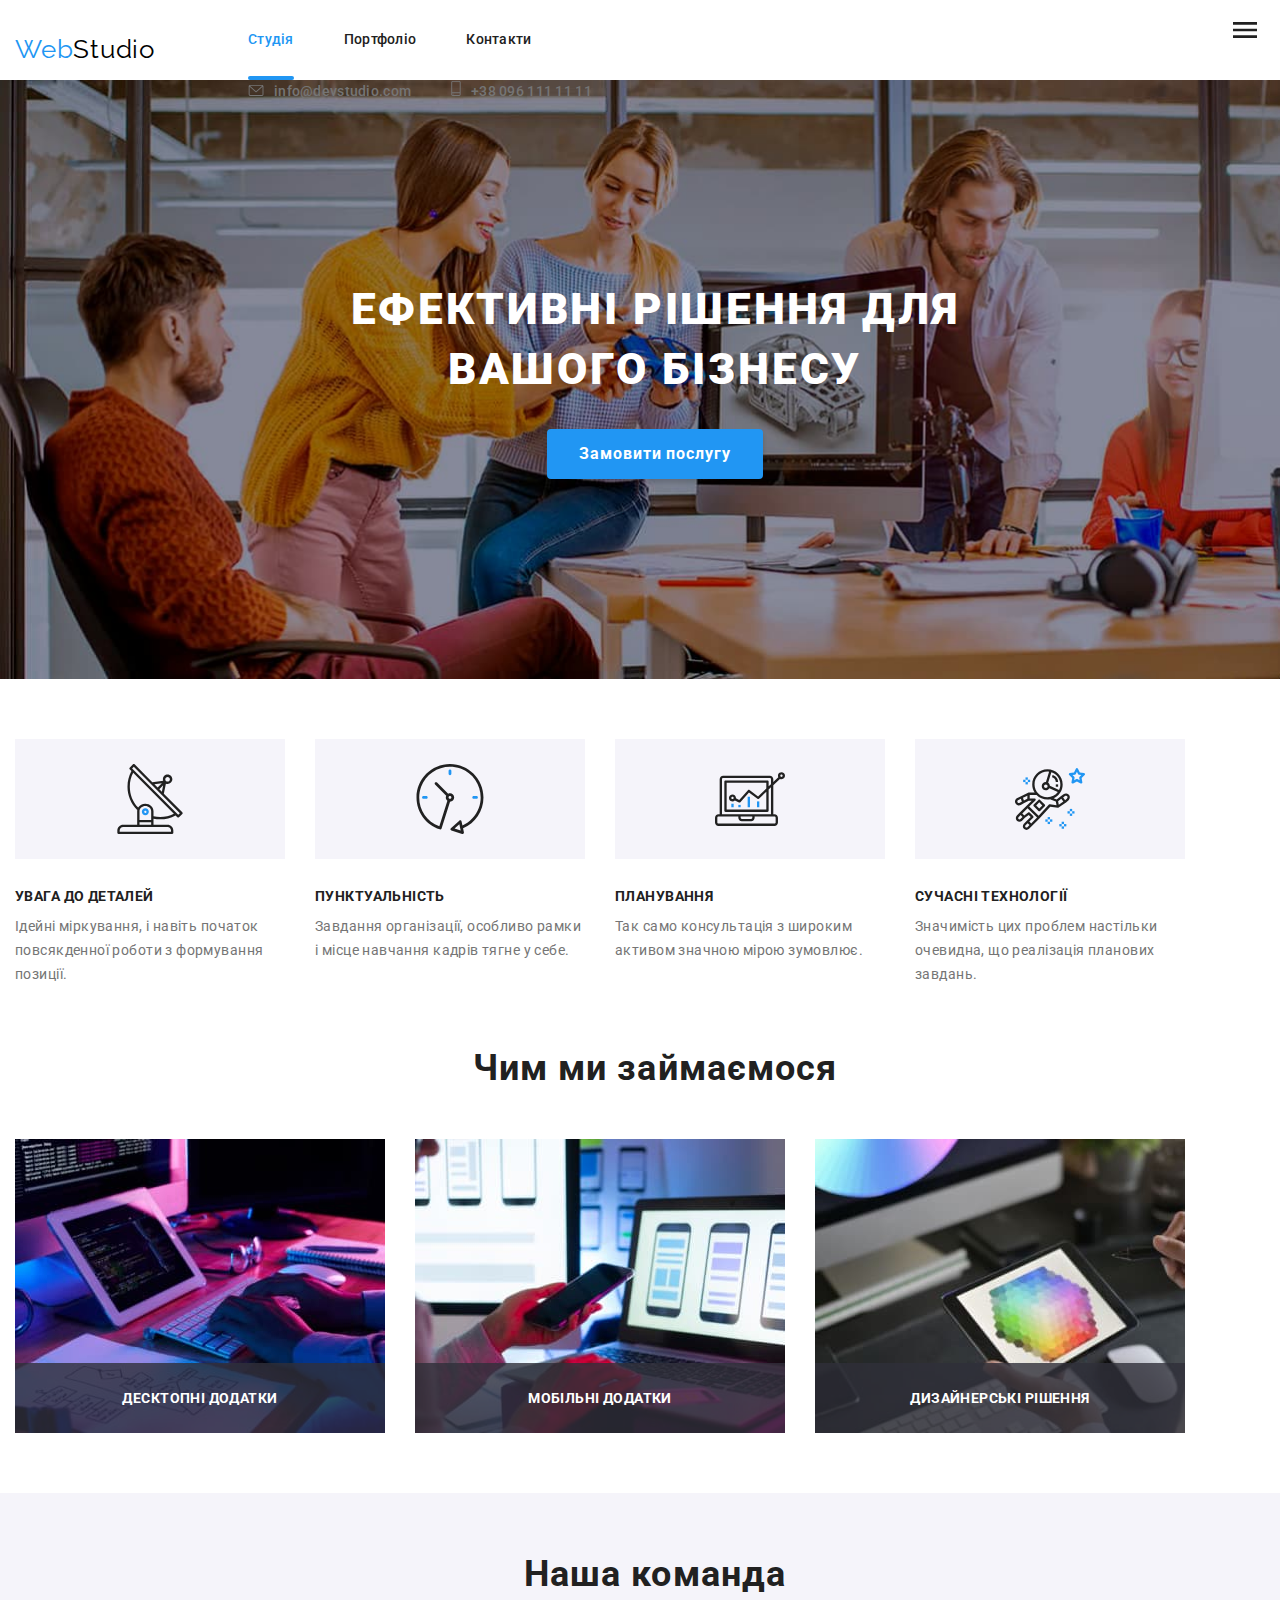
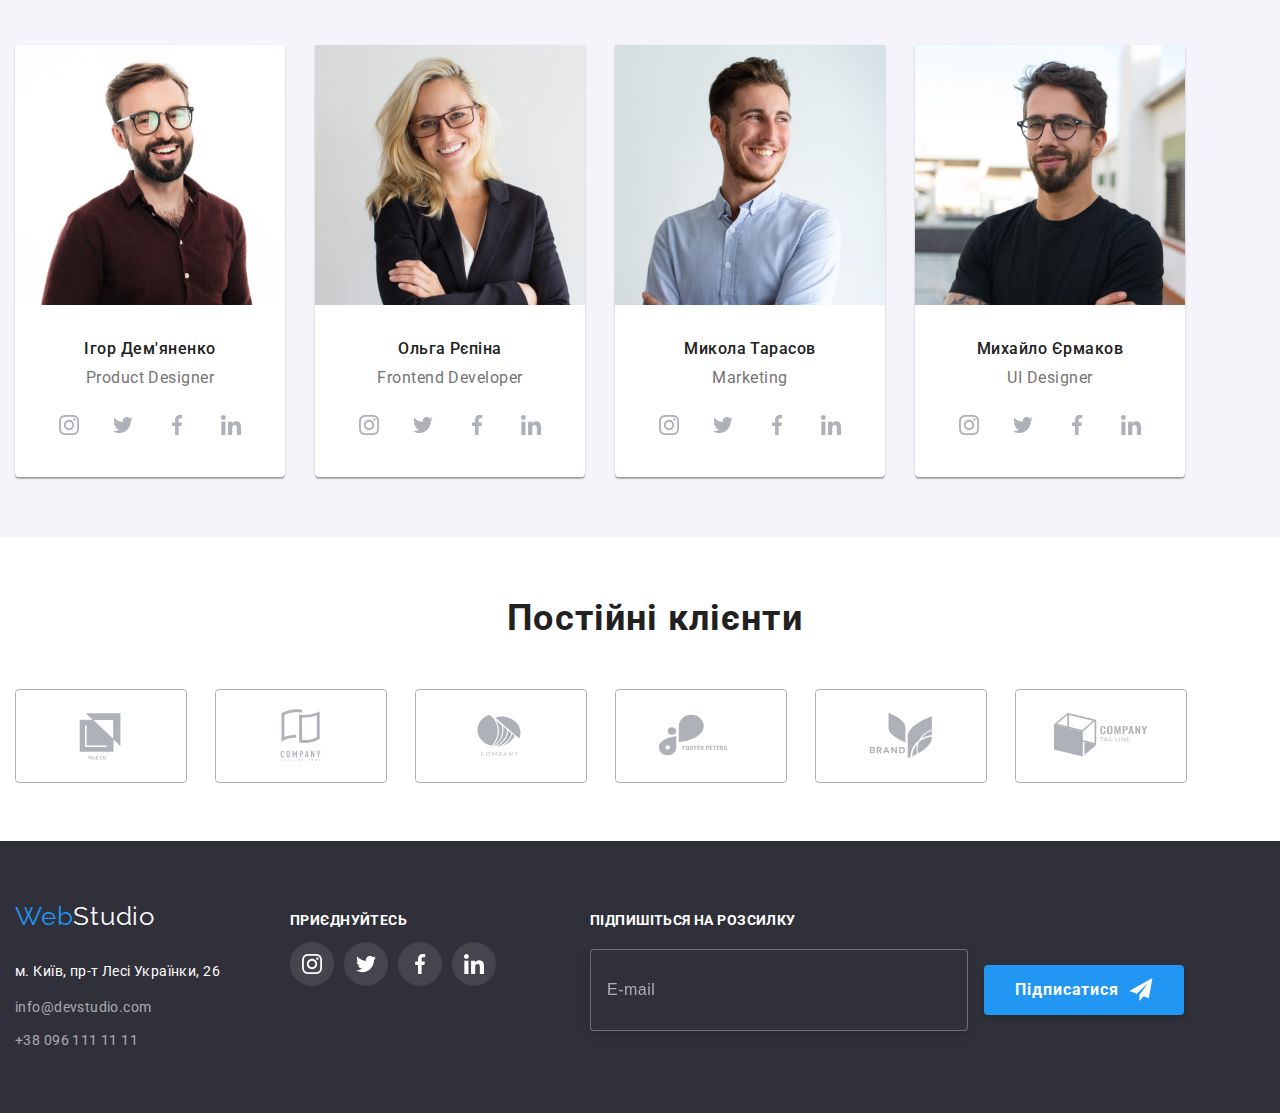
==== commit fef9a990: "improvements" ====
--- a/index.html
+++ b/index.html
@@ -20,10 +20,19 @@
 <header class="header studio"> 
     <div class="container">
         <nav class="navigation">
-            
+
             <a href="./index.html" class="header__logo"> <span class="web">Web</span>Studio </a> 
+
+            <button type="button" class="menu__button js-open-menu" aria-controls="menu-container">
+
+                <svg width="40" height="40" class="menu__button-icon" aria-label="Перемикач мобільного меню" aria-expanded="false">
+                    <use href="./images/icons.svg#icon-menu" class="icon-menu"></use>
+                </svg>
+    
+            </button>
+
+        <div class="desktop-navigation">
          
-
             <ul class="header__site-nav"> 
                 <li > <a class="link current line" href="./index.html"> Студія </a> </li> 
                 <li > <a class="link line" href="./portfolio.html"> Портфоліо </a> </li> 
@@ -50,20 +59,66 @@
                     </a> 
                 </li> 
 
-              </ul>     
+              </ul>    
+
+            </div>
+
+              <!-- ------------------ MOBILE MENU ------------------ -->
+              
+              <div class="js-menu-container" id="menu-container" > 
+
+                <div class="menu-content"> 
+
+                    <nav>
+
+                        <button type="button" class="menu__button js-close-menu" aria-controls="menu-container">
+
+                            <svg width="40" height="40" class="menu__button-icon" aria-label="Перемикач мобільного меню" aria-expanded="false"> 
+                                <use href="./images/icons.svg#icon-cross" class="icon-cross"></use>
+                            </svg>
+                
+                        </button>
+            
+                        <ul class="mob-header__site-nav"> 
+                            <li class="site-nav__item"> <a class="mob-link current " href="./index.html"> Студія </a> </li> 
+                            <li class="site-nav__item"> <a class="mob-link" href="./portfolio.html"> Портфоліо </a> </li> 
+                            <li class="site-nav__item"> <a class="mob-link" href="./contacts.html"> Контакти </a> </li> 
+                        </ul> 
+
+                    </nav>
+
+                    <div class="menu-lower-content">
+        
+                        <ul class="mob-header__nav-contact"> 
+
+                            <li class="mob-header__contact-item"> 
+                                <a class="mob-header__upper-link phone" href="tel:+380961111111"> +38 096 111 11 11 </a> 
+                            </li> 
+
+                             <li class="mob-header__contact-item mail">  
+                                <a class="mob-header__upper-link mail" href="mailto:info@studio.com">info@devstudio.com</a> 
+                            </li>
+                        </ul>  
+
+                        <ul class="mob__socials-list"> 
+                            <li class="mob__socials-item"><a href="" class="mob-social">Instagram</a></li>
+                            <li class="mob__socials-item"><a href="" class="mob-social">Twitter</a></li>
+                            <li class="mob__socials-item"><a href="" class="mob-social">Facebook</a></li>
+                            <li class="mob__socials-item"><a href="" class="mob-social">LinkedIn</a></li>
+                        </ul>
+
+                    </div>
+
+                </div>   
+
+            </div>
+
         </nav>
+
     </div>    
 
 
-    <div class="menu-container" id="menu-container" data-menu> 
-        <button type="button" aria-controls="menu-container" >
-            <svg width="40" height="40" aria-label="Перемикач мобільного меню" aria-expanded="false"> 
-                <use href="./images/icons.svg#icon-cross" class="menu-icon cross"></use>
-                <use href="./images/icons.svg#icon-menu" class="menu-icon menu" ></use>
-            </svg>
-
-        </button>
-    </div>
+    
    
 </header>
  
@@ -72,8 +127,8 @@
  <!-- Герой -->
  <section class="hero"> 
  <div class="container"> 
-    <h1 class="hero-title"> ЕФЕКТИВНІ РІШЕННЯ ДЛЯ ВАШОГО БІЗНЕСУ </h1>
-    <button data-modal-open type="button" class="hero-button"> Замовити послугу </button>
+    <h1 class="hero__title"> ЕФЕКТИВНІ РІШЕННЯ ДЛЯ ВАШОГО БІЗНЕСУ </h1>
+    <button data-modal-open type="button" class="hero__button"> Замовити послугу </button>
 
  </div>
 
@@ -436,7 +491,6 @@
           </div>
     </div>
 </section> 
-</main>
 
 <section class="clients"> 
     <div class="container clients"> 
@@ -496,6 +550,10 @@
 
 </section>
 
+</main>
+
+
+
   <!-- Футер -->
   <footer class="footer"> 
 
@@ -554,7 +612,6 @@
     </div>
     <div class="subscription__block"> 
         <form class="subscription__form">
-            <!-- CHANGE TO CLASS FROM SCRIPT -->
     
             <label for="subscribe" class="subscription__label">Підпишіться на розсилку</label>
 
@@ -583,8 +640,4 @@
 
     </body>
 
-</html>
-
-
-
-
+</html>--- a/css/main.min.css
+++ b/css/main.min.css
@@ -1 +1 @@
-body{margin:0}a{text-decoration:none}button{font-family:inherit;cursor:pointer}ul{list-style-type:none;padding:0;margin:0}body{color:var(--primary-text-color);background-color:var(--white);font-family:"Roboto",sans-serif}:root{--primary-text-color: #757575;--secondary-text-color: #212121;--accent-color: #2196F3;--white: #fff;--black: #000;--secondary-bcg-color: #F5F4FA;--bcg-for-hw2: #F5F5F5;--footer-bgc: #2F303A;--footer-text-color:rgba(255,255,255,0.6);--border: #ECECEC;--transition: 250ms cubic-bezier(0.4, 0, 0.2, 1) }.container{padding-left:15px;padding-right:15px;width:1200px;margin-left:auto;margin-right:auto}section{width:100%;margin:0;padding-top:94px;padding-bottom:94px}.main-section{background-color:var(--white)}.work__pictures{display:flex;flex-direction:row;gap:30px}.prt-btn{padding-bottom:0}textarea{resize:none}.work__title,.team__title,.clients__title{color:var(--secondary-text-color);font-size:36px;line-height:1.17;text-align:center;letter-spacing:.03em}.header{background-color:var(--white);position:relative}.header.portfolio,.header.contacts{border-bottom:1px solid var(--border)}.header__nav-contact{display:flex;flex-direction:row;align-items:flex-end}.navigation{display:flex;align-items:center}.header__nav-contact .header__upper-link{display:flex;justify-content:baseline;font-weight:500;font-size:14px;line-height:1.14;letter-spacing:.02em;color:var(--primary-text-color);transition:color 250ms cubic-bezier(0.4, 0, 0.2, 1)}.header__upper-link{width:100%;height:100%;display:flex;align-items:baseline;justify-content:center}.header__upper-link:hover,.header__upper-link:focus{color:var(--accent-color);font-weight:500;font-size:14px;line-height:1.14;letter-spacing:.02em}.current.line{position:relative}.current.line:after{position:absolute;left:0;bottom:0;content:"";display:block;width:100%;height:4px;background-color:var(--accent-color);border-radius:2px}.header__contact-icon{margin-right:10px;fill:var(--primary-text-color)}.header__upper-link .header__contact-icon{transition:color 250ms cubic-bezier(0.4, 0, 0.2, 1)}.header__upper-link:hover .header__contact-icon,.header__upper-link:focus .header__contact-icon{fill:var(--accent-color)}.header__nav-contact{margin-left:auto}body{color:var(--primary-text-color);background-color:var(--white);font-family:"Roboto",sans-serif}ul{list-style-type:none;padding:0;margin:0}.header__logo{color:var(--black);font-family:"Raleway",sans-serif;font-size:26px;line-height:1.19;letter-spacing:.03em;margin-right:93px}.web{color:var(--accent-color);font-family:"Raleway",sans-serif;font-size:26px;line-height:1.19;letter-spacing:.03em}.header__site-nav{display:flex;align-items:center}.header__site-nav li:not(:last-child){margin-right:50px}.header__site-nav .link{padding-top:32px;padding-bottom:32px;display:block;color:var(--secondary-text-color);font-weight:500;font-size:14px;line-height:1.14;letter-spacing:.02em;transition:color 250ms cubic-bezier(0.4, 0, 0.2, 1)}.header__site-nav .link:hover,.header__site-nav .link:focus{padding-top:32px;padding-bottom:32px;display:block;color:var(--accent-color);font-weight:500;font-size:14px;line-height:1.14;letter-spacing:.02em}.header__site-nav .link:current{color:var(--accent-color)}.header__site-nav .current{color:var(--accent-color)}.header__contact-item.mail{margin-right:40px}.header__nav-contact{display:flex;justify-content:center}.hero{background-color:#2f303a;height:600px;text-align:center;padding-top:200px;padding-bottom:200px;background-repeat:no-repeat;background-size:cover;background-image:linear-gradient(to bottom, rgba(47, 48, 58, 0.4), rgba(47, 48, 58, 0.4)),url(../images/bgimg.jpg);max-width:1600px}.hero-title{width:696px;margin-left:auto;margin-right:auto;margin-top:0;color:var(--white);font-weight:900;font-size:44px;line-height:1.36;letter-spacing:.06em;text-transform:uppercase}@media screen and (max-width: 480px){.hero-title{font-size:26px;line-height:42px;text-align:center}}.hero-button{color:var(--white);background-color:var(--accent-color);border-color:rgba(0,0,0,0);width:216px;height:50px;font-weight:700;font-size:16px;line-height:1.87;letter-spacing:.06em;box-shadow:0px 4px 4px rgba(0,0,0,.15);border-radius:4px}.container.features li{display:block;justify-content:center}.features{padding-bottom:0}.features__list{display:flex;flex-direction:row;padding-right:0;align-items:baseline}.features__item:not(:last-child){margin-right:30px}.features__item{width:270px}.features__block{height:120px;display:flex;align-items:center;justify-content:center;margin-bottom:30px;background-color:var(--secondary-bcg-color)}.feature__list,.work{background-color:var(--white)}.section__title{color:var(--secondary-text-color)}.features__title{color:var(--secondary-text-color);font-size:14px;line-height:1.14;letter-spacing:.03em;text-transform:uppercase;margin-top:0;margin-bottom:10px}.features__description{font-size:14px;line-height:1.71;letter-spacing:.03em;margin-top:0;margin-bottom:0}.work__title{margin-top:0;margin-bottom:50px}.work__picture-box{position:relative}.work__text-part{position:absolute;width:100%;left:0;bottom:0;background-color:rgba(47,48,58,.8)}.work__pic-text{font-weight:700;font-size:14px;line-height:16px;text-align:center;letter-spacing:.03em;text-transform:uppercase;margin-top:27px;margin-bottom:27px;color:#fff}.work__img{display:block}@media screen and (max-width: 767px){.work{display:none}}.flex-container>ul{display:flex;flex-direction:row}.team__item{width:270px;background-color:var(--white);box-shadow:0px 2px 1px 0px rgba(0,0,0,.2),0px 1px 1px 0px rgba(0,0,0,.1411764706),0px 1px 3px 0px rgba(0,0,0,.1215686275);border-radius:0px 0px 4px 4px}.team__item:not(:last-child){margin-right:30px}.team__item:first-child{margin-left:0}.team{background-color:var(--secondary-bcg-color)}.team__title{margin-bottom:50px;margin-top:0}.team__name{color:var(--secondary-text-color);font-weight:500;font-size:16px;line-height:1.19;letter-spacing:.03em;text-align:center;margin-top:0;margin-bottom:10px}.team__job{color:var(--primary-text-color);font-size:16px;line-height:1.19;letter-spacing:.03em;text-align:center;margin-bottom:16px;margin-top:0}.team__paragraph{padding-top:30px;padding-bottom:30px}.socials__list{display:flex;align-items:center;justify-content:center}.socials__item{width:44px;height:44px}.socials__item:not(:last-child){margin-right:10px}.socials__link{display:flex;align-items:center;justify-content:center;border-radius:50%;width:100%;height:100%;background-color:var(--white);fill:#afb1b8;transition:background-color 250ms cubic-bezier(0.4, 0, 0.2, 1),fill 250ms cubic-bezier(0.4, 0, 0.2, 1)}.socials__link:hover,.socials__link:focus{fill:var(--white);background-color:var(--accent-color)}.clients__title{margin-bottom:50px;margin-top:0}.clients__list{display:flex;flex-direction:row;margin-left:auto;margin-right:auto}.clients__item{width:170px;height:92px}.clients__item:not(:last-child){margin-right:30px}.clients__link{display:flex;align-items:center;justify-content:center;width:100%;height:100%;border:1px solid #afb1b8;border-radius:4px;color:#afb1b8;transition:color 250ms cubic-bezier(0.4, 0, 0.2, 1),border-color 250ms cubic-bezier(0.4, 0, 0.2, 1)}.clients__link:hover,.clients__link:focus{color:var(--accent-color);border:1px solid var(--accent-color)}.clients__icon{fill:currentColor}.footer{background-color:var(--footer-bgc);padding:60px 0}.part-one{margin-right:70px}.contact-li:not(:last-child){margin-bottom:9px}.contact-nav .downlink{color:var(--footer-text-color);font-size:14px;line-height:1.71;letter-spacing:.03em;margin-bottom:12px;transition:color 250ms cubic-bezier(0.4, 0, 0.2, 1)}.contact-nav .downlink:hover,.contact-nav .downlink:focus{color:var(--accent-color);font-size:14px;line-height:1.71;letter-spacing:.03em}.footer__location{font-style:normal;color:var(--white);font-size:14px;line-height:1.71;letter-spacing:.03em;margin-bottom:12px;margin-top:28px}.footer__lower-logo{color:var(--white);font-family:"Raleway",sans-serif;margin-bottom:28px;font-size:26px;line-height:1.19;letter-spacing:.03em}.socials__list.footer{padding:0}.footer__join-area{display:flex;width:206px;height:80px;flex-direction:column;justify-content:center;margin-left:70px}.join-us{margin-top:72px;margin-left:516px}.footer__text,.subscription__label{color:var(--white);font-weight:700;font-size:14px;line-height:16px;letter-spacing:.03em;text-transform:uppercase;margin-top:0}.footer__link{width:100%;height:100%;justify-content:center;display:flex;align-items:center;background-color:rgba(255,255,255,.1);border-radius:50%;transition:background-color 250ms cubic-bezier(0.4, 0, 0.2, 1)}.footer__link:hover,.footer__linkfocus{background-color:var(--accent-color);color:#fff}.footer__icon{fill:currentColor}.container.one{display:flex;align-items:baseline}.footer__logo-container{display:inline-block}.subscription__button{width:200px;height:50px;margin-left:12px;background-color:var(--accent-color);font-size:16px;font-weight:700;line-height:30px;letter-spacing:.06em;text-align:center;color:#fff;box-shadow:0px 4px 4px rgba(0,0,0,.15);border-radius:4px;border-color:rgba(0,0,0,0);fill:#fff;display:inline-flex;align-items:center;justify-content:center}.subscription__send-icon{fill:#fff;margin-left:10px}.subscription__block{display:flex;flex-direction:column;margin-left:94px}.subscription__area{margin-top:20px}.subscription__form input::-moz-placeholder{font-size:16px;font-weight:400;line-height:20px;letter-spacing:.03em;text-align:left;color:rgba(255,255,255,.6)}.subscription__form input:-ms-input-placeholder{font-size:16px;font-weight:400;line-height:20px;letter-spacing:.03em;text-align:left;color:rgba(255,255,255,.6)}.subscription__form input::placeholder{font-size:16px;font-weight:400;line-height:20px;letter-spacing:.03em;text-align:left;color:rgba(255,255,255,.6)}.subscription__input{width:358px;height:50px;background-color:#2f303a;border:1px solid rgba(255,255,255,.3);filter:drop-shadow(0px 4px 4px rgba(0, 0, 0, 0.15));border-radius:4px;padding-top:15px;padding-bottom:15px;padding-left:16px;color:#f5f4fa}@media screen and (min-width: 481px){.menu-container{display:none}}@media screen and (max-width: 480px){.menu-icon.is-open.cross{display:block}.menu-icon.is-open.menu{display:none}}.menu-container{display:none;position:absolute;width:100%;top:100%;left:0;background-color:aqua;height:480px;padding-top:48px;padding-left:40px}.menu-containeris-open{display:block}@media screen and (max-width: 767px){.features__list{display:block;flex-wrap:wrap;flex-basis:calc(100% - 30рх)}}.portfolio-button{color:var(--secondary-text-color);background-color:var(--secondary-bcg-color);border:none;font-style:normal;font-weight:500;font-size:16px;line-height:1.63;text-align:center;letter-spacing:.03em;border-radius:4px;padding-top:6px;padding-bottom:6px;padding-left:22px;padding-right:22px}.pb:not(:last-child){margin-right:8px}.portfolio-button:not(:last-child){margin-right:8px;background:var(--secondary-bcg-color)}.portfolio-button{transition:background-color 250ms cubic-bezier(0.4, 0, 0.2, 1),box-shadow 250ms cubic-bezier(0.4, 0, 0.2, 1),color 250ms cubic-bezier(0.4, 0, 0.2, 1)}.portfolio-button:hover,.portfolio-button:focus{color:var(--white);background-color:var(--accent-color);box-shadow:0px 2px 2px 0px rgba(0,0,0,.12),0px 1px 2px 0px rgba(0,0,0,.08),0px 3px 1px 0px rgba(0,0,0,.1)}.port-buttons{display:flex;justify-content:center;margin-bottom:50px}.sect-card{padding-top:0}.card-set{display:flex;flex-wrap:wrap;flex-direction:row;margin-left:auto;margin-right:auto}.cardsubtitles{padding-top:20px;padding-bottom:20px;padding-left:24px;padding-right:24px;border-left:1px solid #eee;border-right:1px solid #eee;border-bottom:1px solid #eee}.cselement{width:370px;margin-right:30px;margin-bottom:30px;transition:box-shadow 250ms cubic-bezier(0.4, 0, 0.2, 1)}.cselement:hover,.cselement:focus{box-shadow:1px 4px 6px 0px rgba(0,0,0,.16),0px 4px 4px 0px rgba(0,0,0,.06),0px 1px 1px 0px rgba(0,0,0,.12)}.cselement:nth-child(3n){margin-right:0}.card-title{color:var(--secondary-text-color);font-size:18px;line-height:2;letter-spacing:.06em;margin-top:0;margin-bottom:0}.card-area{color:var(--primary-text-color);font-size:16px;line-height:1.88;letter-spacing:.03em;margin-bottom:0;margin-top:0;padding-top:4px}.card-description{color:var(--white);font-size:18px;line-height:1.5;letter-spacing:.03em;margin:0}.resource{position:absolute;font-size:18px;line-height:28px;letter-spacing:.03em;text-align:left;color:#fff}.card-box{position:relative;overflow:hidden}.product-thumb{position:absolute;left:0;top:0;background-color:rgba(33,150,243,.9);padding:63px 24px;margin:0;width:100%;height:100%;transform:translateY(101%);transition:transform 250ms cubic-bezier(0.4, 0, 0.2, 1)}.product-thumb-link:hover .product-thumb,.product-thumb-link:focus .product-thumb{transform:translateY(0);display:block}.backdrop{position:fixed;z-index:1;top:0;left:0;width:100%;height:100%;background-color:rgba(0,0,0,.2);transition:opacity 250ms cubic-bezier(0.4, 0, 0.2, 1)}.modal{position:absolute;width:528px;height:581px;top:50%;left:50%;transform:translate(-50%, -50%);border-radius:4px;box-shadow:0px 1px 3px rgba(0,0,0,.12),0px 1px 1px rgba(0,0,0,.14),0px 2px 1px rgba(0,0,0,.2);background-color:#fff;background-color:#fff}.backdrop.is-hidden{opacity:0;pointer-events:none}.close-button{position:absolute;top:8px;right:8px;width:30px;height:30px;background-color:#fff;border:1px solid rgba(0,0,0,.1);border-radius:50%;display:flex;align-items:center;color:#000;transition:color 250ms cubic-bezier(0.4, 0, 0.2, 1)}.close-button:hover,.close-button:focus{color:var(--accent-color)}.close-button-svg{fill:currentColor}.modal-content{width:448px;height:342px;margin-right:auto;margin-left:auto}.leave-form{font-size:20px;font-weight:700;line-height:23px;letter-spacing:.03em;text-align:center;margin-top:40px;color:#212121}.form-field{position:relative;display:flex;flex-direction:column;margin-bottom:10px}.form-field:hover,.form-field:focus{border-color:var(--accent-color);fill:var(--accent-color);transition:border 250ms cubic-bezier(0.4, 0, 0.2, 1)}.form-field.last{margin-bottom:0}.form-input{margin-top:4px;height:40px;font-size:inherit;display:inline-block;outline:none}.form-input:hover,.form-input:focus{border-color:var(--accent-color);transition:color 250ms cubic-bezier(0.4, 0, 0.2, 1)}.form-input:hover+svg,.form-input:focus+svg{fill:var(--accent-color)}.modal-icon-positioning{position:absolute;display:block;left:13.5px;bottom:11.5px;transition:fill 250ms cubic-bezier(0.4, 0, 0.2, 1)}.form-field input{width:448px;height:40px;border:1px solid rgba(33,33,33,.2);border-radius:4px;padding-left:40px;transition:border 250ms cubic-bezier(0.4, 0, 0.2, 1)}.form-field:hover input,.form-field:focus input{border:1px solid var(--accent-color)}.label-text{font-size:12px;line-height:14px;letter-spacing:.01em;text-align:left;color:#757575}.text-area{border:1px solid rgba(33,33,33,.2);border-radius:4px;padding:12px 16px;font-size:inherit;transition:border-color 250ms cubic-bezier(0.4, 0, 0.2, 1);margin-top:4px}.text-area:hover,.text-area:focus{border-color:var(--accent-color)}.text-area::-moz-placeholder{font-size:12px;line-height:14px;letter-spacing:.01em;text-align:left;color:rgba(117,117,117,.5)}.text-area:-ms-input-placeholder{font-size:12px;line-height:14px;letter-spacing:.01em;text-align:left;color:rgba(117,117,117,.5)}.text-area::placeholder{font-size:12px;line-height:14px;letter-spacing:.01em;text-align:left;color:rgba(117,117,117,.5)}.checkbox-text{font-size:14px;line-height:24px;letter-spacing:.03em;text-align:left;color:#757575;margin-left:7px;display:flex;align-items:center;justify-content:center}.checkbox-input{-webkit-appearance:none;-moz-appearance:none;appearance:none;margin-top:4px;position:absolute;transition:background-color 250ms cubic-bezier(0.4, 0, 0.2, 1)}.agreement{margin:0}.checkbox-icon{display:inline-block;width:16px;height:15px;border:2px solid #212121;background-image:url(../images/icons.svg#icon-black-square);border-radius:2px;margin-right:7px;transition:background-color 250ms cubic-bezier(0.4, 0, 0.2, 1),border-color 250ms cubic-bezier(0.4, 0, 0.2, 1)}.checkbox{display:flex;align-items:center;margin-top:20px;margin-left:0}.checkbox-input:checked+.checkbox-icon{background-color:var(--accent-color);border-color:var(--accent-color);background-image:url(../images/check.svg);background-repeat:no-repeat;background-size:contain;background-origin:border-box;background-repeat:no-repeat}.conditions-span{color:#2196f3;text-decoration:underline}.submit-button{width:200px;height:50px;background:var(--accent-color);border-radius:4px;border-color:rgba(0,0,0,0);font-size:16px;font-weight:700;line-height:30px;letter-spacing:.06em;text-align:center;color:#fff;transition:box-shadow 250ms cubic-bezier(0.4, 0, 0.2, 1);margin-top:30px;margin-bottom:40px;padding:0}.submit-button:hover,.submit-button:focus{box-shadow:0px 4px 4px rgba(0,0,0,.15)}/*# sourceMappingURL=main.min.css.map */+body{margin:0}a{text-decoration:none}button{font-family:inherit;cursor:pointer}ul{list-style-type:none;padding:0;margin:0}body{color:var(--primary-text-color);background-color:var(--white);font-family:"Roboto",sans-serif}:root{--primary-text-color: #757575;--secondary-text-color: #212121;--accent-color: #2196F3;--white: #fff;--black: #000;--secondary-bcg-color: #F5F4FA;--bcg-for-hw2: #F5F5F5;--footer-bgc: #2F303A;--footer-text-color:rgba(255,255,255,0.6);--border: #ECECEC;--transition: 250ms cubic-bezier(0.4, 0, 0.2, 1) }.container{padding-left:15px;padding-right:15px;width:100%;margin-left:auto;margin-right:auto}section{width:100%;margin:0;padding-top:94px;padding-bottom:94px}@media screen and (min-width: 480px){section{padding-top:60px;padding-bottom:60px}}@media screen and (max-width: 480px){section body{width:480px}}.main-section{background-color:var(--white)}.work__pictures{display:flex;flex-direction:row;gap:30px}.prt-btn{padding-bottom:0}textarea{resize:none}.work__title,.team__title,.clients__title{color:var(--secondary-text-color);font-size:36px;line-height:1.17;text-align:center;letter-spacing:.03em}.header.portfolio,.header.contacts{border-bottom:1px solid var(--border)}.header{height:80px}@media(max-width: 767px){.header{height:60px}}.header__nav-contact{display:flex;flex-direction:row;align-items:flex-end}.navigation{display:flex;align-items:center}.header__nav-contact .header__upper-link{display:flex;justify-content:baseline;font-weight:500;font-size:14px;line-height:1.14;letter-spacing:.02em;color:var(--primary-text-color);transition:color 250ms cubic-bezier(0.4, 0, 0.2, 1)}.header__upper-link{width:100%;height:100%;display:flex;align-items:baseline;justify-content:center}.header__upper-link:hover,.header__upper-link:focus{color:var(--accent-color);font-weight:500;font-size:14px;line-height:1.14;letter-spacing:.02em}.current.line{position:relative}.current.line:after{position:absolute;left:0;bottom:0;content:"";display:block;width:100%;height:4px;background-color:var(--accent-color);border-radius:2px}.header__contact-icon{margin-right:10px;fill:var(--primary-text-color)}.header__upper-link .header__contact-icon{transition:color 250ms cubic-bezier(0.4, 0, 0.2, 1)}.header__upper-link:hover .header__contact-icon,.header__upper-link:focus .header__contact-icon{fill:var(--accent-color)}.header__nav-contact{margin-left:auto}body{color:var(--primary-text-color);background-color:var(--white);font-family:"Roboto",sans-serif}ul{list-style-type:none;padding:0;margin:0}.header__logo{color:var(--black);font-family:"Raleway",sans-serif;font-size:26px;line-height:1.19;letter-spacing:.03em;margin-right:93px}.web{color:var(--accent-color);font-family:"Raleway",sans-serif;font-size:26px;line-height:1.19;letter-spacing:.03em}.header__site-nav{display:flex;align-items:center}.header__site-nav li:not(:last-child){margin-right:50px}.header__site-nav .link{padding-top:32px;padding-bottom:32px;display:block;color:var(--secondary-text-color);font-weight:500;font-size:14px;line-height:1.14;letter-spacing:.02em;transition:color 250ms cubic-bezier(0.4, 0, 0.2, 1)}.header__site-nav .link:hover,.header__site-nav .link:focus{padding-top:32px;padding-bottom:32px;display:block;color:var(--accent-color);font-weight:500;font-size:14px;line-height:1.14;letter-spacing:.02em}.header__site-nav .link:current{color:var(--accent-color)}.header__site-nav .current{color:var(--accent-color)}.header__contact-item.mail{margin-right:40px}.header__nav-contact{display:flex;justify-content:center}.hero{background-color:#2f303a;height:auto;text-align:center;padding-top:200px;padding-bottom:200px;background-repeat:no-repeat;background-size:cover;background-image:linear-gradient(to bottom, rgba(47, 48, 58, 0.4), rgba(47, 48, 58, 0.4)),url("../images/bgimg.jpg");max-width:1600px}@media(max-width: 480px){.hero{height:400px;padding:0;background-image:url("../images/header-img-mobile.jpg");background-size:contain}}@media screen and (min-width: 481px)and (max-width: 1119px){.hero{background-image:url("../images/header-img-tablet.jpg");background-size:contain}}@media screen and (min-width: 1200px){.hero{background-image:url("../images/bgimg.jpg")}}.hero__title{width:696px;margin-left:auto;margin-right:auto;margin-top:0;color:var(--white);font-weight:900;font-size:44px;line-height:1.36;letter-spacing:.06em;text-transform:uppercase}@media screen and (max-width: 480px){.hero__title{width:360px;font-size:26px;line-height:42px;text-align:center}}.hero__button{color:var(--white);background-color:var(--accent-color);border-color:rgba(0,0,0,0);width:216px;height:50px;font-weight:700;font-size:16px;line-height:1.87;letter-spacing:.06em;box-shadow:0px 4px 4px rgba(0,0,0,.15);border-radius:4px}@media screen and (max-width: 480px){.hero__button{width:200px}}.container.features li{display:block;justify-content:center}.features{padding-bottom:0}.features__list{display:flex;flex-direction:row;margin-right:auto;margin-left:auto;padding-right:0;align-items:baseline}.features__item:not(:last-child){margin-right:30px}.features__item{width:270px}.features__block{height:120px;display:flex;align-items:center;justify-content:center;margin-bottom:30px;background-color:var(--secondary-bcg-color)}.feature__list,.work{background-color:var(--white)}.section__title{color:var(--secondary-text-color)}.features__title{color:var(--secondary-text-color);font-size:14px;line-height:1.14;letter-spacing:.03em;text-transform:uppercase;margin-top:0;margin-bottom:10px}.features__description{font-size:14px;line-height:1.71;letter-spacing:.03em;margin-top:0;margin-bottom:0}.work__title{margin-top:0;margin-bottom:50px}.work__picture-box{position:relative}.work__text-part{position:absolute;width:100%;left:0;bottom:0;background-color:rgba(47,48,58,.8)}.work__pic-text{font-weight:700;font-size:14px;line-height:16px;text-align:center;letter-spacing:.03em;text-transform:uppercase;margin-top:27px;margin-bottom:27px;color:#fff}.work__img{display:block}@media screen and (max-width: 767px){.work{display:none}}.flex-container>ul{display:flex;flex-direction:row}.team__item{width:270px;background-color:var(--white);box-shadow:0px 2px 1px 0px rgba(0,0,0,.2),0px 1px 1px 0px rgba(0,0,0,.1411764706),0px 1px 3px 0px rgba(0,0,0,.1215686275);border-radius:0px 0px 4px 4px}.team__item:not(:last-child){margin-right:30px}.team__item:first-child{margin-left:0}.team{background-color:var(--secondary-bcg-color)}.team__title{margin-bottom:50px;margin-top:0}.team__name{color:var(--secondary-text-color);font-weight:500;font-size:16px;line-height:1.19;letter-spacing:.03em;text-align:center;margin-top:0;margin-bottom:10px}.team__job{color:var(--primary-text-color);font-size:16px;line-height:1.19;letter-spacing:.03em;text-align:center;margin-bottom:16px;margin-top:0}.team__paragraph{padding-top:30px;padding-bottom:30px}.socials__list{display:flex;align-items:center;justify-content:center}.socials__item{width:44px;height:44px}.socials__item:not(:last-child){margin-right:10px}.socials__link{display:flex;align-items:center;justify-content:center;border-radius:50%;width:100%;height:100%;background-color:var(--white);fill:#afb1b8;transition:background-color 250ms cubic-bezier(0.4, 0, 0.2, 1),fill 250ms cubic-bezier(0.4, 0, 0.2, 1)}.socials__link:hover,.socials__link:focus{fill:var(--white);background-color:var(--accent-color)}.clients__title{margin-bottom:50px;margin-top:0}.clients__list{display:flex;flex-direction:row;margin-left:auto;margin-right:auto}.clients__item{width:170px;height:92px}.clients__item:not(:last-child){margin-right:30px}.clients__link{display:flex;align-items:center;justify-content:center;width:100%;height:100%;border:1px solid #afb1b8;border-radius:4px;color:#afb1b8;transition:color 250ms cubic-bezier(0.4, 0, 0.2, 1),border-color 250ms cubic-bezier(0.4, 0, 0.2, 1)}.clients__link:hover,.clients__link:focus{color:var(--accent-color);border:1px solid var(--accent-color)}.clients__icon{fill:currentColor}.footer{background-color:var(--footer-bgc);padding:60px 0}.part-one{margin-right:70px}.contact-li:not(:last-child){margin-bottom:9px}.contact-nav .downlink{color:var(--footer-text-color);font-size:14px;line-height:1.71;letter-spacing:.03em;margin-bottom:12px;transition:color 250ms cubic-bezier(0.4, 0, 0.2, 1)}.contact-nav .downlink:hover,.contact-nav .downlink:focus{color:var(--accent-color);font-size:14px;line-height:1.71;letter-spacing:.03em}.footer__location{font-style:normal;color:var(--white);font-size:14px;line-height:1.71;letter-spacing:.03em;margin-bottom:12px;margin-top:28px}.footer__lower-logo{color:var(--white);font-family:"Raleway",sans-serif;margin-bottom:28px;font-size:26px;line-height:1.19;letter-spacing:.03em}.socials__list.footer{padding:0}.footer__join-area{display:flex;width:206px;height:80px;flex-direction:column;justify-content:center;margin-left:70px}.join-us{margin-top:72px;margin-left:516px}.footer__text,.subscription__label{color:var(--white);font-weight:700;font-size:14px;line-height:16px;letter-spacing:.03em;text-transform:uppercase;margin-top:0}.footer__link{width:100%;height:100%;justify-content:center;display:flex;align-items:center;background-color:rgba(255,255,255,.1);border-radius:50%;transition:background-color 250ms cubic-bezier(0.4, 0, 0.2, 1)}.footer__link:hover,.footer__linkfocus{background-color:var(--accent-color);color:#fff}.footer__icon{fill:currentColor}.container.one{display:flex;align-items:baseline}.footer__logo-container{display:inline-block}.subscription__button{width:200px;height:50px;margin-left:12px;background-color:var(--accent-color);font-size:16px;font-weight:700;line-height:30px;letter-spacing:.06em;text-align:center;color:#fff;box-shadow:0px 4px 4px rgba(0,0,0,.15);border-radius:4px;border-color:rgba(0,0,0,0);fill:#fff;display:inline-flex;align-items:center;justify-content:center}.subscription__send-icon{fill:#fff;margin-left:10px}.subscription__block{display:flex;flex-direction:column;margin-left:94px}.subscription__area{margin-top:20px}.subscription__form input::-moz-placeholder{font-size:16px;font-weight:400;line-height:20px;letter-spacing:.03em;text-align:left;color:rgba(255,255,255,.6)}.subscription__form input:-ms-input-placeholder{font-size:16px;font-weight:400;line-height:20px;letter-spacing:.03em;text-align:left;color:rgba(255,255,255,.6)}.subscription__form input::placeholder{font-size:16px;font-weight:400;line-height:20px;letter-spacing:.03em;text-align:left;color:rgba(255,255,255,.6)}.subscription__input{width:358px;height:50px;background-color:#2f303a;border:1px solid rgba(255,255,255,.3);filter:drop-shadow(0px 4px 4px rgba(0, 0, 0, 0.15));border-radius:4px;padding-top:15px;padding-bottom:15px;padding-left:16px;color:#f5f4fa}.portfolio-button{color:var(--secondary-text-color);background-color:var(--secondary-bcg-color);border:none;font-style:normal;font-weight:500;font-size:16px;line-height:1.63;text-align:center;letter-spacing:.03em;border-radius:4px;padding-top:6px;padding-bottom:6px;padding-left:22px;padding-right:22px}.pb:not(:last-child){margin-right:8px}.portfolio-button:not(:last-child){margin-right:8px;background:var(--secondary-bcg-color)}.portfolio-button{transition:background-color 250ms cubic-bezier(0.4, 0, 0.2, 1),box-shadow 250ms cubic-bezier(0.4, 0, 0.2, 1),color 250ms cubic-bezier(0.4, 0, 0.2, 1)}.portfolio-button:hover,.portfolio-button:focus{color:var(--white);background-color:var(--accent-color);box-shadow:0px 2px 2px 0px rgba(0,0,0,.12),0px 1px 2px 0px rgba(0,0,0,.08),0px 3px 1px 0px rgba(0,0,0,.1)}.port-buttons{display:flex;justify-content:center;margin-bottom:50px}.sect-card{padding-top:0}.card-set{display:flex;flex-wrap:wrap;flex-direction:row;margin-left:auto;margin-right:auto}.cardsubtitles{padding-top:20px;padding-bottom:20px;padding-left:24px;padding-right:24px;border-left:1px solid #eee;border-right:1px solid #eee;border-bottom:1px solid #eee}.cselement{width:370px;margin-right:30px;margin-bottom:30px;transition:box-shadow 250ms cubic-bezier(0.4, 0, 0.2, 1)}.cselement:hover,.cselement:focus{box-shadow:1px 4px 6px 0px rgba(0,0,0,.16),0px 4px 4px 0px rgba(0,0,0,.06),0px 1px 1px 0px rgba(0,0,0,.12)}.cselement:nth-child(3n){margin-right:0}.card-title{color:var(--secondary-text-color);font-size:18px;line-height:2;letter-spacing:.06em;margin-top:0;margin-bottom:0}.card-area{color:var(--primary-text-color);font-size:16px;line-height:1.88;letter-spacing:.03em;margin-bottom:0;margin-top:0;padding-top:4px}.card-description{color:var(--white);font-size:18px;line-height:1.5;letter-spacing:.03em;margin:0}.resource{position:absolute;font-size:18px;line-height:28px;letter-spacing:.03em;text-align:left;color:#fff}.card-box{position:relative;overflow:hidden}.product-thumb{position:absolute;left:0;top:0;background-color:rgba(33,150,243,.9);padding:63px 24px;margin:0;width:100%;height:100%;transform:translateY(101%);transition:transform 250ms cubic-bezier(0.4, 0, 0.2, 1)}.product-thumb-link:hover .product-thumb,.product-thumb-link:focus .product-thumb{transform:translateY(0);display:block}.backdrop{position:fixed;z-index:1;top:0;left:0;width:100%;height:100%;background-color:rgba(0,0,0,.2);transition:opacity 250ms cubic-bezier(0.4, 0, 0.2, 1)}.modal{position:absolute;width:528px;height:581px;top:50%;left:50%;transform:translate(-50%, -50%);border-radius:4px;box-shadow:0px 1px 3px rgba(0,0,0,.12),0px 1px 1px rgba(0,0,0,.14),0px 2px 1px rgba(0,0,0,.2);background-color:#fff;background-color:#fff}.backdrop.is-hidden{opacity:0;pointer-events:none}.close-button{position:absolute;top:8px;right:8px;width:30px;height:30px;background-color:#fff;border:1px solid rgba(0,0,0,.1);border-radius:50%;display:flex;align-items:center;color:#000;transition:color 250ms cubic-bezier(0.4, 0, 0.2, 1)}.close-button:hover,.close-button:focus{color:var(--accent-color)}.close-button-svg{fill:currentColor}.modal-content{width:448px;height:342px;margin-right:auto;margin-left:auto}.leave-form{font-size:20px;font-weight:700;line-height:23px;letter-spacing:.03em;text-align:center;margin-top:40px;color:#212121}.form-field{position:relative;display:flex;flex-direction:column;margin-bottom:10px}.form-field:hover,.form-field:focus{border-color:var(--accent-color);fill:var(--accent-color);transition:border 250ms cubic-bezier(0.4, 0, 0.2, 1)}.form-field.last{margin-bottom:0}.form-input{margin-top:4px;height:40px;font-size:inherit;display:inline-block;outline:none}.form-input:hover,.form-input:focus{border-color:var(--accent-color);transition:color 250ms cubic-bezier(0.4, 0, 0.2, 1)}.form-input:hover+svg,.form-input:focus+svg{fill:var(--accent-color)}.modal-icon-positioning{position:absolute;display:block;left:13.5px;bottom:11.5px;transition:fill 250ms cubic-bezier(0.4, 0, 0.2, 1)}.form-field input{width:448px;height:40px;border:1px solid rgba(33,33,33,.2);border-radius:4px;padding-left:40px;transition:border 250ms cubic-bezier(0.4, 0, 0.2, 1)}.form-field:hover input,.form-field:focus input{border:1px solid var(--accent-color)}.label-text{font-size:12px;line-height:14px;letter-spacing:.01em;text-align:left;color:#757575}.text-area{border:1px solid rgba(33,33,33,.2);border-radius:4px;padding:12px 16px;font-size:inherit;transition:border-color 250ms cubic-bezier(0.4, 0, 0.2, 1);margin-top:4px}.text-area:hover,.text-area:focus{border-color:var(--accent-color)}.text-area::-moz-placeholder{font-size:12px;line-height:14px;letter-spacing:.01em;text-align:left;color:rgba(117,117,117,.5)}.text-area:-ms-input-placeholder{font-size:12px;line-height:14px;letter-spacing:.01em;text-align:left;color:rgba(117,117,117,.5)}.text-area::placeholder{font-size:12px;line-height:14px;letter-spacing:.01em;text-align:left;color:rgba(117,117,117,.5)}.checkbox-text{font-size:14px;line-height:24px;letter-spacing:.03em;text-align:left;color:#757575;margin-left:7px;display:flex;align-items:center;justify-content:center}.checkbox-input{-webkit-appearance:none;-moz-appearance:none;appearance:none;margin-top:4px;position:absolute;transition:background-color 250ms cubic-bezier(0.4, 0, 0.2, 1)}.agreement{margin:0}.checkbox-icon{display:inline-block;width:16px;height:15px;border:2px solid #212121;background-image:url(../images/icons.svg#icon-black-square);border-radius:2px;margin-right:7px;transition:background-color 250ms cubic-bezier(0.4, 0, 0.2, 1),border-color 250ms cubic-bezier(0.4, 0, 0.2, 1)}.checkbox{display:flex;align-items:center;margin-top:20px;margin-left:0}.checkbox-input:checked+.checkbox-icon{background-color:var(--accent-color);border-color:var(--accent-color);background-image:url(../images/check.svg);background-repeat:no-repeat;background-size:contain;background-origin:border-box;background-repeat:no-repeat}.conditions-span{color:#2196f3;text-decoration:underline}.submit-button{width:200px;height:50px;background:var(--accent-color);border-radius:4px;border-color:rgba(0,0,0,0);font-size:16px;font-weight:700;line-height:30px;letter-spacing:.06em;text-align:center;color:#fff;transition:box-shadow 250ms cubic-bezier(0.4, 0, 0.2, 1);margin-top:30px;margin-bottom:40px;padding:0}.submit-button:hover,.submit-button:focus{box-shadow:0px 4px 4px rgba(0,0,0,.15)}@media screen and (min-width: 481px){.menu__container,.menu__button{display:none}}@media screen and (max-width: 480px){.desktop-navigation{display:none}header{height:60px}.header__logo,.web{margin-top:16px}}.menu__button .icon-cross{display:none}.menu__button.is-open .icon-cross{display:block}.menu__button.is-open .icon-menu{display:none}.js-menu-container{position:fixed;width:100%;top:0;left:0;background-color:#fff;height:100%;padding-top:48px;padding-left:40px;transform:translateX(-100%);transition:transform 250ms cubic-bezier(0.4, 0, 0.2, 1)}.js-menu-container.is-open{transform:translateX(0)}.menu__button{background-color:rgba(0,0,0,0);margin:0;padding:0;display:inline-block;border:none;position:absolute;top:10px;right:15px}.mob-header__upper-link.phone{font-weight:500;font-size:34px;line-height:40px;letter-spacing:.02em;color:#2196f3}.mob-header__upper-link.mail{font-weight:500;font-size:24px;line-height:28px;letter-spacing:.02em;color:#757575}.mob-header__contact-item.mail{margin-top:32px;margin-bottom:64px}.mob__socials-list{display:flex}.mob-social{font-weight:500;font-size:18px;line-height:22px;letter-spacing:.02em;margin-top:0;margin-bottom:0;color:#2196f3}.mob__socials-item{margin-bottom:48px;padding-right:10px}.mob__socials-item:not(:first-child){margin-left:10px}.mob__socials-item:not(:last-child){border-right:1px solid rgba(33,33,33,.2)}.mob-link{font-weight:500;font-size:40px;line-height:47px;letter-spacing:.02em;color:#212121}.mob-link.current{color:var(--accent-color)}.site-nav__item:not(:last-child){margin-bottom:32px}.mob_header__site-nav .mob-link:current{color:var(--accent-color)}.menu__button-icon{fill:#212121}.menu__button-icon:hover{fill:var(--accent-color)}.menu-content{display:flex;flex-direction:column;height:100%;justify-content:space-between}@media screen and (max-width: 767px){.features__list{display:flex;flex-wrap:wrap;flex-basis:calc(100% - 30рх)}.features__item{width:450px}.features__item:not(:last-child){margin-bottom:30px;margin-right:0}.features__item:last-child{margin-bottom:60px}.features__title{text-align:center}}@media screen and (max-width: 480px){.team__title{margin-bottom:30px}.team__list{display:block;flex-wrap:wrap}.team__item{width:450px;height:622px}.team__item:not(:last-child){margin-bottom:30px}}@media screen and (max-width: 480px){.clients__title{margin-bottom:30px}.clients__item{width:100%}}@media screen and (max-width: 480px){.footer__logo-container{width:232px;display:flex;flex-direction:column;flex-wrap:wrap;align-items:center;margin-left:auto;margin-right:auto}.footer{height:604px}.container.one{flex-direction:column}.footer__lower-logo{margin-bottom:0}.contact-li:not(:last-child){margin-bottom:12px}.contact-li:last-child{margin-bottom:60px}.footer__join-area{align-items:center;margin-bottom:60px;margin-left:auto;margin-right:auto}.subscription__block{display:flex;margin-left:auto;align-items:center}.subscription__button{margin-top:20px}}@media(max-width: 480px)and (-webkit-min-device-pixel-ratio: 2), (max-width: 480px)and (min-resolution: 2dppx){.hero{background-image:linear-gradient(to bottom, rgba(47, 48, 58, 0.4), rgba(47, 48, 58, 0.4)),url("../images/header-img-mobile2x.jpg")}}@media(max-width: 480px){.hero__title{width:360px;padding-top:118px}}@media screen and (min-width: 481px)and (max-width: 1119px)and (-webkit-min-device-pixel-ratio: 2), screen and (min-width: 481px)and (max-width: 1119px)and (min-resolution: 2dppx){.hero{background-image:linear-gradient(to bottom, rgba(47, 48, 58, 0.4), rgba(47, 48, 58, 0.4)),url("../images/header-img-tablet2x.jpg")}}@media screen and (min-width: 1200px)and (-webkit-min-device-pixel-ratio: 2), screen and (min-width: 1200px)and (min-resolution: 2dppx){.hero{background-image:linear-gradient(to bottom, rgba(47, 48, 58, 0.4), rgba(47, 48, 58, 0.4)),url("../images/bgimg-wide@2x.jpg")}}/*# sourceMappingURL=main.min.css.map */--- a/css/main.css
+++ b/css/main.css
@@ -41,7 +41,7 @@
 .container {
   padding-left: 15px;
   padding-right: 15px;
-  width: 1200px;
+  width: 100%;
   margin-left: auto;
   margin-right: auto;
 }
@@ -52,6 +52,17 @@
   padding-top: 94px;
   padding-bottom: 94px;
 }
+@media screen and (min-width: 480px) {
+  section {
+    padding-top: 60px;
+    padding-bottom: 60px;
+  }
+}
+@media screen and (max-width: 480px) {
+  section body {
+    width: 480px;
+  }
+}
 
 .main-section {
   background-color: var(--white);
@@ -80,13 +91,17 @@
 }
 
 /* HEADER */
-.header {
-  background-color: var(--white);
-  position: relative;
-}
-
 .header.portfolio, .header.contacts {
   border-bottom: 1px solid var(--border);
+}
+
+.header {
+  height: 80px;
+}
+@media (max-width: 767px) {
+  .header {
+    height: 60px;
+  }
 }
 
 /* СТИЛІ ДЛЯ СТУДІЇ */
@@ -240,17 +255,36 @@
 /* HERO */
 .hero {
   background-color: #2F303A;
-  height: 600px;
+  height: auto;
   text-align: center;
   padding-top: 200px;
   padding-bottom: 200px;
   background-repeat: no-repeat;
   background-size: cover;
-  background-image: linear-gradient(to bottom, rgba(47, 48, 58, 0.4), rgba(47, 48, 58, 0.4)), url(../images/bgimg.jpg);
+  background-image: linear-gradient(to bottom, rgba(47, 48, 58, 0.4), rgba(47, 48, 58, 0.4)), url("../images/bgimg.jpg");
   max-width: 1600px;
 }
-
-.hero-title {
+@media (max-width: 480px) {
+  .hero {
+    height: 400px;
+    padding: 0;
+    background-image: url("../images/header-img-mobile.jpg");
+    background-size: contain;
+  }
+}
+@media screen and (min-width: 481px) and (max-width: 1119px) {
+  .hero {
+    background-image: url("../images/header-img-tablet.jpg");
+    background-size: contain;
+  }
+}
+@media screen and (min-width: 1200px) {
+  .hero {
+    background-image: url("../images/bgimg.jpg");
+  }
+}
+
+.hero__title {
   width: 696px;
   margin-left: auto;
   margin-right: auto;
@@ -263,14 +297,15 @@
   text-transform: uppercase;
 }
 @media screen and (max-width: 480px) {
-  .hero-title {
+  .hero__title {
+    width: 360px;
     font-size: 26px;
     line-height: 42px;
     text-align: center;
   }
 }
 
-.hero-button {
+.hero__button {
   color: var(--white);
   background-color: var(--accent-color);
   border-color: transparent;
@@ -283,6 +318,11 @@
   box-shadow: 0px 4px 4px rgba(0, 0, 0, 0.15);
   border-radius: 4px;
 }
+@media screen and (max-width: 480px) {
+  .hero__button {
+    width: 200px;
+  }
+}
 
 .container.features li {
   display: block;
@@ -296,6 +336,8 @@
 .features__list {
   display: flex;
   flex-direction: row;
+  margin-right: auto;
+  margin-left: auto;
   padding-right: 0;
   align-items: baseline;
 }
@@ -689,41 +731,6 @@
   color: #F5F4FA;
 }
 
-@media screen and (min-width: 481px) {
-  .menu-container {
-    display: none;
-  }
-}
-@media screen and (max-width: 480px) {
-  .menu-icon.is-open.cross {
-    display: block;
-  }
-  .menu-icon.is-open.menu {
-    display: none;
-  }
-}
-.menu-container {
-  display: none;
-  position: absolute;
-  width: 100%;
-  top: 100%;
-  left: 0;
-  background-color: aqua;
-  height: 480px;
-  padding-top: 48px;
-  padding-left: 40px;
-}
-.menu-containeris-open {
-  display: block;
-}
-
-@media screen and (max-width: 767px) {
-  .features__list {
-    display: block;
-    flex-wrap: wrap;
-    flex-basis: calc(100% - 30рх);
-  }
-}
 .portfolio-button {
   color: var(--secondary-text-color);
   background-color: var(--secondary-bcg-color);
@@ -1107,4 +1114,245 @@
 }
 .submit-button:hover, .submit-button:focus {
   box-shadow: 0px 4px 4px rgba(0, 0, 0, 0.15);
+}
+
+@media screen and (min-width: 481px) {
+  .menu__container, .menu__button {
+    display: none;
+  }
+}
+@media screen and (max-width: 480px) {
+  .desktop-navigation {
+    display: none;
+  }
+  header {
+    height: 60px;
+  }
+  .header__logo, .web {
+    margin-top: 16px;
+  }
+}
+.menu__button .icon-cross {
+  display: none;
+}
+
+.menu__button.is-open .icon-cross {
+  display: block;
+}
+
+.menu__button.is-open .icon-menu {
+  display: none;
+}
+
+.js-menu-container {
+  position: fixed;
+  width: 100%;
+  top: 0;
+  left: 0;
+  background-color: #fff;
+  height: 100%;
+  padding-top: 48px;
+  padding-left: 40px;
+  transform: translateX(-100%);
+  transition: transform 250ms cubic-bezier(0.4, 0, 0.2, 1);
+}
+
+.js-menu-container.is-open {
+  transform: translateX(0);
+}
+
+.menu__button {
+  background-color: transparent;
+  margin: 0;
+  padding: 0;
+  display: inline-block;
+  border: none;
+  position: absolute;
+  top: 10px;
+  right: 15px;
+}
+
+.mob-header__upper-link.phone {
+  font-weight: 500;
+  font-size: 34px;
+  line-height: 40px;
+  letter-spacing: 0.02em;
+  color: #2196F3;
+}
+
+.mob-header__upper-link.mail {
+  font-weight: 500;
+  font-size: 24px;
+  line-height: 28px;
+  letter-spacing: 0.02em;
+  color: #757575;
+}
+
+.mob-header__contact-item.mail {
+  margin-top: 32px;
+  margin-bottom: 64px;
+}
+
+.mob__socials-list {
+  display: flex;
+}
+
+.mob-social {
+  font-weight: 500;
+  font-size: 18px;
+  line-height: 22px;
+  letter-spacing: 0.02em;
+  margin-top: 0;
+  margin-bottom: 0;
+  color: #2196F3;
+}
+
+.mob__socials-item {
+  margin-bottom: 48px;
+  padding-right: 10px;
+}
+.mob__socials-item:not(:first-child) {
+  margin-left: 10px;
+}
+.mob__socials-item:not(:last-child) {
+  border-right: 1px solid rgba(33, 33, 33, 0.2);
+}
+
+.mob-link {
+  font-weight: 500;
+  font-size: 40px;
+  line-height: 47px;
+  letter-spacing: 0.02em;
+  color: #212121;
+}
+.mob-link.current {
+  color: var(--accent-color);
+}
+
+.site-nav__item:not(:last-child) {
+  margin-bottom: 32px;
+}
+
+.mob_header__site-nav .mob-link:current {
+  color: var(--accent-color);
+}
+
+.menu__button-icon {
+  fill: rgb(33, 33, 33);
+}
+.menu__button-icon:hover {
+  fill: var(--accent-color);
+}
+
+.menu-content {
+  display: flex;
+  flex-direction: column;
+  height: 100%;
+  justify-content: space-between;
+}
+
+@media screen and (max-width: 767px) {
+  .features__list {
+    display: flex;
+    flex-wrap: wrap;
+    flex-basis: calc(100% - 30рх);
+  }
+  .features__item {
+    width: 450px;
+  }
+  .features__item:not(:last-child) {
+    margin-bottom: 30px;
+    margin-right: 0;
+  }
+  .features__item:last-child {
+    margin-bottom: 60px;
+  }
+  .features__title {
+    text-align: center;
+  }
+}
+@media screen and (max-width: 480px) {
+  .team__title {
+    margin-bottom: 30px;
+  }
+  .team__list {
+    display: block;
+    flex-wrap: wrap;
+  }
+  .team__item {
+    width: 450px;
+    height: 622px;
+  }
+  .team__item:not(:last-child) {
+    margin-bottom: 30px;
+  }
+}
+@media screen and (max-width: 480px) {
+  .clients__title {
+    margin-bottom: 30px;
+  }
+  .clients__item {
+    width: 100%;
+  }
+}
+@media screen and (max-width: 480px) {
+  .footer__logo-container {
+    width: 232px;
+    display: flex;
+    flex-direction: column;
+    flex-wrap: wrap;
+    align-items: center;
+    margin-left: auto;
+    margin-right: auto;
+  }
+  .footer {
+    height: 604px;
+  }
+  .container.one {
+    flex-direction: column;
+  }
+  .footer__lower-logo {
+    margin-bottom: 0;
+  }
+  .contact-li:not(:last-child) {
+    margin-bottom: 12px;
+  }
+  .contact-li:last-child {
+    margin-bottom: 60px;
+  }
+  .footer__join-area {
+    align-items: center;
+    margin-bottom: 60px;
+    margin-left: auto;
+    margin-right: auto;
+  }
+  .subscription__block {
+    display: flex;
+    margin-left: auto;
+    align-items: center;
+  }
+  .subscription__button {
+    margin-top: 20px;
+  }
+}
+@media (max-width: 480px) and (-webkit-min-device-pixel-ratio: 2), (max-width: 480px) and (min-resolution: 2dppx) {
+  .hero {
+    background-image: linear-gradient(to bottom, rgba(47, 48, 58, 0.4), rgba(47, 48, 58, 0.4)), url("../images/header-img-mobile2x.jpg");
+  }
+}
+@media (max-width: 480px) {
+  .hero__title {
+    width: 360px;
+    padding-top: 118px;
+  }
+}
+@media screen and (min-width: 481px) and (max-width: 1119px) and (-webkit-min-device-pixel-ratio: 2), screen and (min-width: 481px) and (max-width: 1119px) and (min-resolution: 2dppx) {
+  .hero {
+    background-image: linear-gradient(to bottom, rgba(47, 48, 58, 0.4), rgba(47, 48, 58, 0.4)), url("../images/header-img-tablet2x.jpg");
+  }
+}
+@media screen and (min-width: 1200px) and (-webkit-min-device-pixel-ratio: 2), screen and (min-width: 1200px) and (min-resolution: 2dppx) {
+  .hero {
+    background-image: linear-gradient(to bottom, rgba(47, 48, 58, 0.4), rgba(47, 48, 58, 0.4)), url("../images/bgimg-wide@2x.jpg");
+  }
 }/*# sourceMappingURL=main.css.map */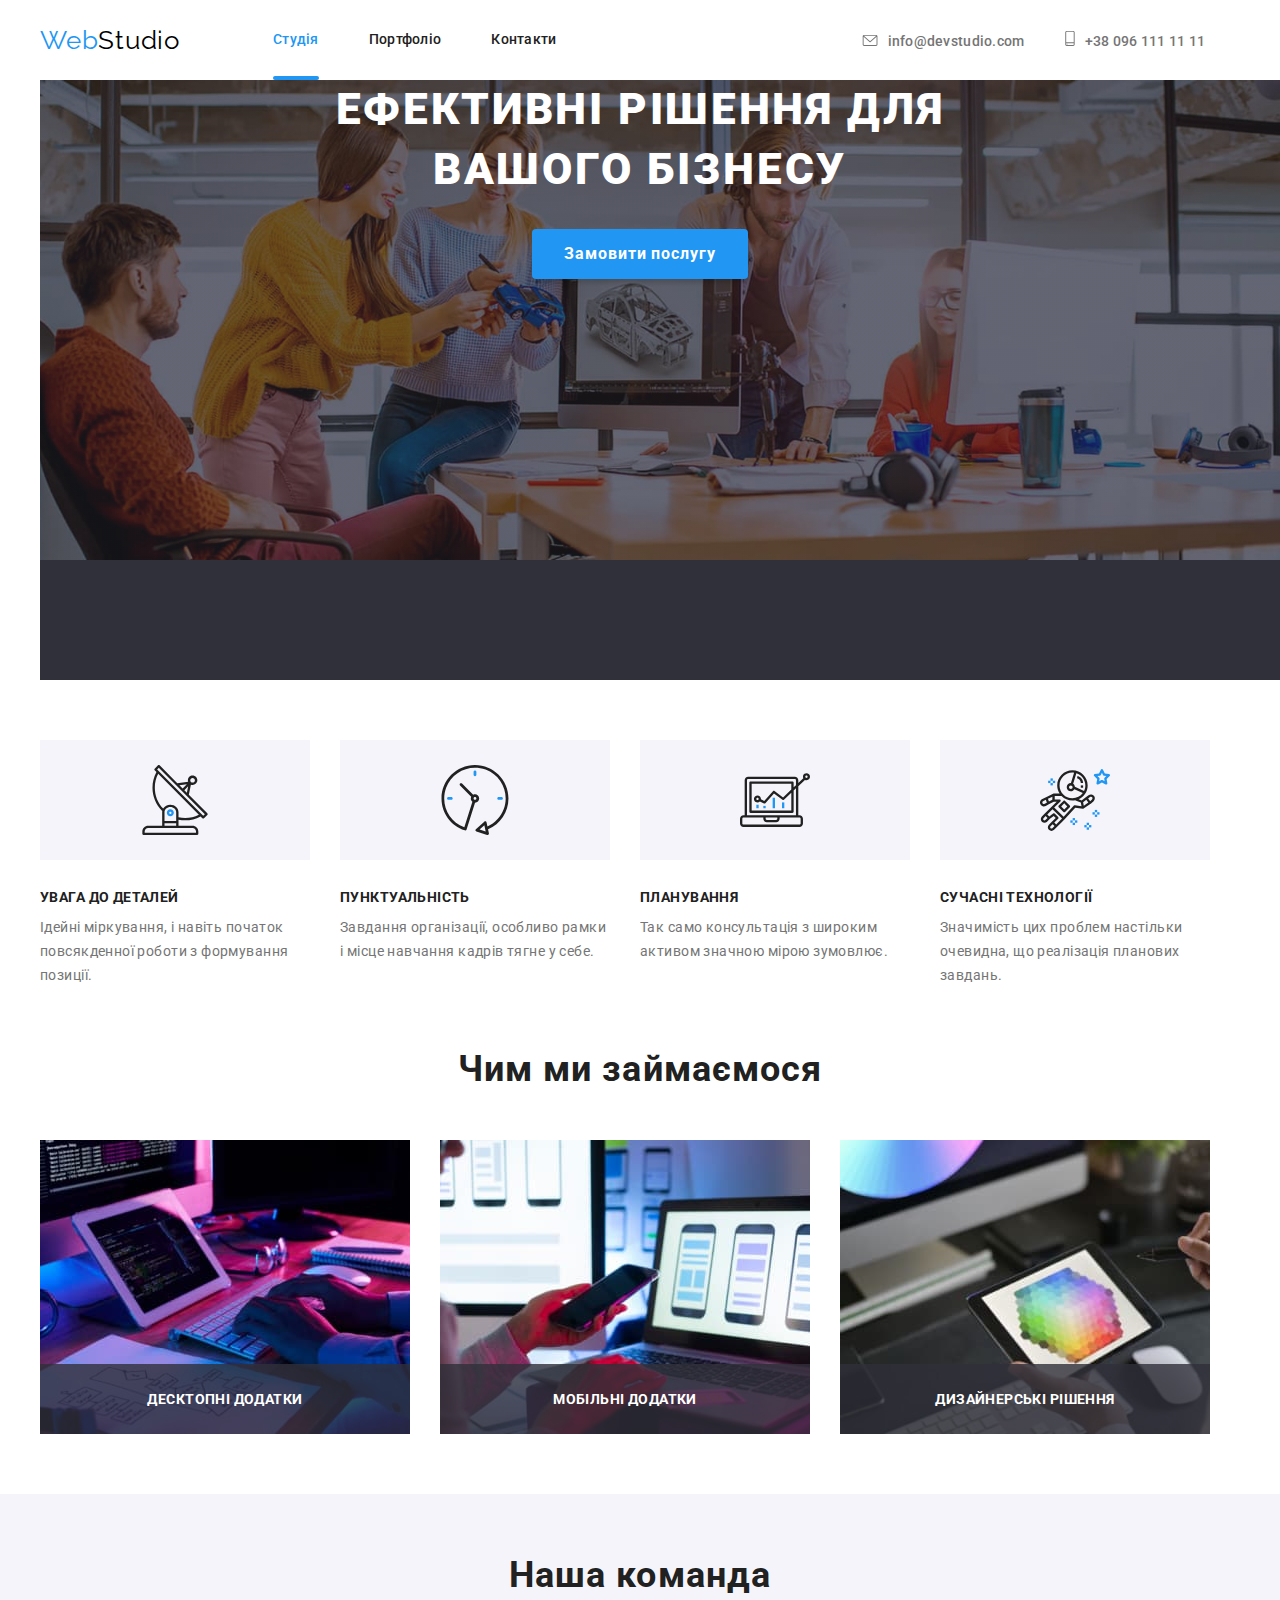
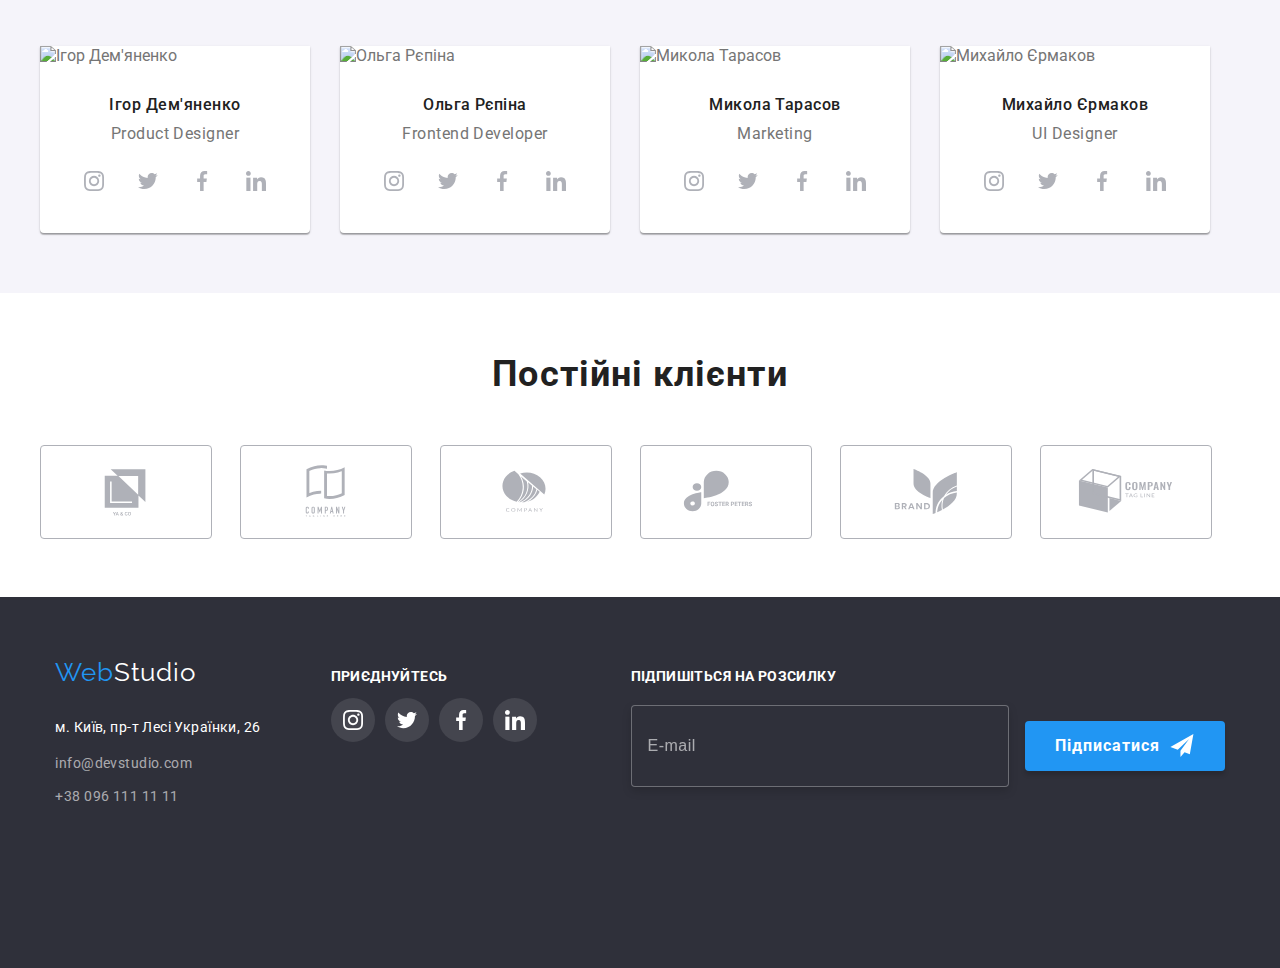
==== commit 1433f3e7: "improvements" ====
--- a/index.html
+++ b/index.html
@@ -318,7 +318,18 @@
              <div class="flex-container"> 
                 <ul class="team__list"> 
                     <li class="team__item"> 
-                         <img src="./images/ihor.jpg" alt="Ігор Дем'яненко" width="270">
+
+                        <!-- <img srcset="./images/ihor.jpg 1x,./images/ihor2x-desk.jpg 2x"
+                         src="./images/ihor.jpg" alt="Ігор Дем'яненко" width="270"> -->
+
+                         <picture>
+                            <source srcset="./images/ihor-desk.jpg 1x, ./images/ihor2x-desk.jpg 2x" media="(min-width: 1200px)" sizes="270px 260px" type="image/jpg" />
+                            <source srcset="./images/ihor-tab.jpg 1x, ./images/ihor2x-tab.jpg 2x " media="(min-width: 768px)" sizes="354px 374px" type="image/jpg" />
+                            <source srcset="./images/ihor-mob.jpg 1x, ./images/ihor2x-mob.jpg 2x" media="(min-width: 480px)" sizes="450px 460px" type="image/jpg" />
+                            <img srcset="./images/ihor.jpg 1x,./images/ihor2x-desk.jpg 2x"
+                         src="./images/ihor.jpg" alt="Ігор Дем'яненко" >
+                          </picture>
+
                          <div class="team__paragraph"> 
                          <p class="team__name"> Ігор Дем'яненко</p>
                          <p class="team__job"> Product Designer</p>
@@ -361,7 +372,19 @@
                          </div>
                      </li>
                      <li class="team__item"> 
-                         <img src="./images/olha.jpg" alt="Ольга Рєпіна" width="270">
+                         <!-- <img srcset="./images/olha.jpg 1x,./images/olha2x-desk.jpg 2x"
+                         src="./images/olha.jpg" alt="Ольга Рєпіна" width="270"> -->
+
+                         <picture>
+                            <source srcset="./images/olha-desk.jpg 1x, ./images/olha2x-desk.jpg 2x" media="(min-width: 1200px)" sizes="" type="image/jpg" />
+                            <source srcset="./images/olha-tab.jpg 1x, ./images/olha2x-tab.jpg 2x " media="(min-width: 768px)" sizes="354px 374px" type="image/jpg" />
+                            <source srcset="./images/olha-mob.jpg 1x, ./images/olha2x-mob.jpg 2x" media="(min-width: 480px)" sizes="450px 460px" type="image/jpg" />
+                            <img srcset="./images/olha.jpg 1x,./images/olha2x-desk.jpg 2x"
+                         src="./images/olha.jpg" alt="Ольга Рєпіна">
+
+                         <!-- в імг стояла width="270" -->
+                          </picture>
+
                          <div class="team__paragraph">
                          <p class="team__name"> Ольга Рєпіна</p>
                          <p class="team__job"> Frontend Developer</p>
@@ -403,7 +426,19 @@
                         </div>
                      </li>
                      <li class="team__item"> 
-                         <img src="./images/mykola.jpg" alt="Микола Тарасов" width="270">
+
+
+                        <!-- <img srcset="./images/mykola.jpg 1x,./images/mykola2x-desk.jpg 2x"
+                         src="./images/mykola.jpg" alt="Микола Тарасов" width="270"> -->
+
+                        <picture>
+                            <source srcset="./images/mykola-desk.jpg 1x, ./images/mykola2x-desk.jpg 2x" media="(min-width: 1200px)" sizes="270px 260px" type="image/jpg" />
+                            <source srcset="./images/mykola-tab.jpg 1x, ./images/mykola2x-tab.jpg 2x " media="(min-width: 768px)" sizes="" type="image/jpg" />
+                            <source srcset="./images/mykola-mob.jpg 1x, ./images/mykola2x-mob.jpg 2x" media="(min-width: 480px)" sizes="450px 460px" type="image/jpg" />
+                            <img srcset="./images/mykola.jpg 1x,./images/mykola2x-desk.jpg 2x"
+                            src="./images/mykola.jpg" alt="Микола Тарасов" >
+                        </picture>
+
                          <div class="team__paragraph">
                          <p class="team__name"> Микола Тарасов</p>
                          <p class="team__job"> Marketing</p>
@@ -446,7 +481,19 @@
                         </div>
                      </li>
                      <li class="team__item"> 
-                         <img src="./images/mykhailo.jpg" alt="Михайло Єрмаков" width="270">
+
+                        <!-- <img srcset="./images/mykhailo.jpg 1x,./images/mykhailo2x-desk.jpg 2x"
+                            src="./images/mykhailo.jpg" alt="Михайло Єрмаков" width="270"> -->
+            
+
+                         <picture>
+                            <source srcset="./images/mykhailo-desk.jpg 1x , ./images/mykhailo2x-desk.jpg 2x" media="(min-width: 1200px)" sizes="" type="image/jpg" />
+                            <source srcset="./images/mykhailo-tab.jpg 1x, ./images/mykhailo2x-tab.jpg 2x " media="(min-width: 768px)" sizes="354px 374px" type="image/jpg" />
+                            <source srcset="./images/mykhailo-mob.jpg 1x, ./images/mykhailo2x-mob.jpg 2x" media="(min-width: 480px)" sizes="450px 460px" type="image/jpg" />
+                            <img srcset="./images/mykhailo.jpg 1x,./images/mykhailo2x-desk.jpg 2x"
+                            src="./images/mykhailo.jpg" alt="Михайло Єрмаков" >
+                          </picture>
+
                          <div class="team__paragraph">
                          <p class="team__name"> Михайло Єрмаков</p>
                           <p class="team__job"> UI Designer </p>
@@ -559,7 +606,10 @@
 
    <div class="container one"> 
 
+    <div class="tablet-logo-join-block">
+
     <div class="footer__logo-container">
+        
 
     <a href="./index.html" class="footer__lower-logo"> <span class="web">Web</span>Studio </a>
 
@@ -610,6 +660,8 @@
            </ul> 
 
     </div>
+
+</div>
     <div class="subscription__block"> 
         <form class="subscription__form">
     
--- a/css/main.min.css
+++ b/css/main.min.css
@@ -1 +1 @@
-body{margin:0}a{text-decoration:none}button{font-family:inherit;cursor:pointer}ul{list-style-type:none;padding:0;margin:0}body{color:var(--primary-text-color);background-color:var(--white);font-family:"Roboto",sans-serif}:root{--primary-text-color: #757575;--secondary-text-color: #212121;--accent-color: #2196F3;--white: #fff;--black: #000;--secondary-bcg-color: #F5F4FA;--bcg-for-hw2: #F5F5F5;--footer-bgc: #2F303A;--footer-text-color:rgba(255,255,255,0.6);--border: #ECECEC;--transition: 250ms cubic-bezier(0.4, 0, 0.2, 1) }.container{padding-left:15px;padding-right:15px;width:100%;margin-left:auto;margin-right:auto}section{width:100%;margin:0;padding-top:94px;padding-bottom:94px}@media screen and (min-width: 480px){section{padding-top:60px;padding-bottom:60px}}@media screen and (max-width: 480px){section body{width:480px}}.main-section{background-color:var(--white)}.work__pictures{display:flex;flex-direction:row;gap:30px}.prt-btn{padding-bottom:0}textarea{resize:none}.work__title,.team__title,.clients__title{color:var(--secondary-text-color);font-size:36px;line-height:1.17;text-align:center;letter-spacing:.03em}.header.portfolio,.header.contacts{border-bottom:1px solid var(--border)}.header{height:80px}@media(max-width: 767px){.header{height:60px}}.header__nav-contact{display:flex;flex-direction:row;align-items:flex-end}.navigation{display:flex;align-items:center}.header__nav-contact .header__upper-link{display:flex;justify-content:baseline;font-weight:500;font-size:14px;line-height:1.14;letter-spacing:.02em;color:var(--primary-text-color);transition:color 250ms cubic-bezier(0.4, 0, 0.2, 1)}.header__upper-link{width:100%;height:100%;display:flex;align-items:baseline;justify-content:center}.header__upper-link:hover,.header__upper-link:focus{color:var(--accent-color);font-weight:500;font-size:14px;line-height:1.14;letter-spacing:.02em}.current.line{position:relative}.current.line:after{position:absolute;left:0;bottom:0;content:"";display:block;width:100%;height:4px;background-color:var(--accent-color);border-radius:2px}.header__contact-icon{margin-right:10px;fill:var(--primary-text-color)}.header__upper-link .header__contact-icon{transition:color 250ms cubic-bezier(0.4, 0, 0.2, 1)}.header__upper-link:hover .header__contact-icon,.header__upper-link:focus .header__contact-icon{fill:var(--accent-color)}.header__nav-contact{margin-left:auto}body{color:var(--primary-text-color);background-color:var(--white);font-family:"Roboto",sans-serif}ul{list-style-type:none;padding:0;margin:0}.header__logo{color:var(--black);font-family:"Raleway",sans-serif;font-size:26px;line-height:1.19;letter-spacing:.03em;margin-right:93px}.web{color:var(--accent-color);font-family:"Raleway",sans-serif;font-size:26px;line-height:1.19;letter-spacing:.03em}.header__site-nav{display:flex;align-items:center}.header__site-nav li:not(:last-child){margin-right:50px}.header__site-nav .link{padding-top:32px;padding-bottom:32px;display:block;color:var(--secondary-text-color);font-weight:500;font-size:14px;line-height:1.14;letter-spacing:.02em;transition:color 250ms cubic-bezier(0.4, 0, 0.2, 1)}.header__site-nav .link:hover,.header__site-nav .link:focus{padding-top:32px;padding-bottom:32px;display:block;color:var(--accent-color);font-weight:500;font-size:14px;line-height:1.14;letter-spacing:.02em}.header__site-nav .link:current{color:var(--accent-color)}.header__site-nav .current{color:var(--accent-color)}.header__contact-item.mail{margin-right:40px}.header__nav-contact{display:flex;justify-content:center}.hero{background-color:#2f303a;height:auto;text-align:center;padding-top:200px;padding-bottom:200px;background-repeat:no-repeat;background-size:cover;background-image:linear-gradient(to bottom, rgba(47, 48, 58, 0.4), rgba(47, 48, 58, 0.4)),url("../images/bgimg.jpg");max-width:1600px}@media(max-width: 480px){.hero{height:400px;padding:0;background-image:url("../images/header-img-mobile.jpg");background-size:contain}}@media screen and (min-width: 481px)and (max-width: 1119px){.hero{background-image:url("../images/header-img-tablet.jpg");background-size:contain}}@media screen and (min-width: 1200px){.hero{background-image:url("../images/bgimg.jpg")}}.hero__title{width:696px;margin-left:auto;margin-right:auto;margin-top:0;color:var(--white);font-weight:900;font-size:44px;line-height:1.36;letter-spacing:.06em;text-transform:uppercase}@media screen and (max-width: 480px){.hero__title{width:360px;font-size:26px;line-height:42px;text-align:center}}.hero__button{color:var(--white);background-color:var(--accent-color);border-color:rgba(0,0,0,0);width:216px;height:50px;font-weight:700;font-size:16px;line-height:1.87;letter-spacing:.06em;box-shadow:0px 4px 4px rgba(0,0,0,.15);border-radius:4px}@media screen and (max-width: 480px){.hero__button{width:200px}}.container.features li{display:block;justify-content:center}.features{padding-bottom:0}.features__list{display:flex;flex-direction:row;margin-right:auto;margin-left:auto;padding-right:0;align-items:baseline}.features__item:not(:last-child){margin-right:30px}.features__item{width:270px}.features__block{height:120px;display:flex;align-items:center;justify-content:center;margin-bottom:30px;background-color:var(--secondary-bcg-color)}.feature__list,.work{background-color:var(--white)}.section__title{color:var(--secondary-text-color)}.features__title{color:var(--secondary-text-color);font-size:14px;line-height:1.14;letter-spacing:.03em;text-transform:uppercase;margin-top:0;margin-bottom:10px}.features__description{font-size:14px;line-height:1.71;letter-spacing:.03em;margin-top:0;margin-bottom:0}.work__title{margin-top:0;margin-bottom:50px}.work__picture-box{position:relative}.work__text-part{position:absolute;width:100%;left:0;bottom:0;background-color:rgba(47,48,58,.8)}.work__pic-text{font-weight:700;font-size:14px;line-height:16px;text-align:center;letter-spacing:.03em;text-transform:uppercase;margin-top:27px;margin-bottom:27px;color:#fff}.work__img{display:block}@media screen and (max-width: 767px){.work{display:none}}.flex-container>ul{display:flex;flex-direction:row}.team__item{width:270px;background-color:var(--white);box-shadow:0px 2px 1px 0px rgba(0,0,0,.2),0px 1px 1px 0px rgba(0,0,0,.1411764706),0px 1px 3px 0px rgba(0,0,0,.1215686275);border-radius:0px 0px 4px 4px}.team__item:not(:last-child){margin-right:30px}.team__item:first-child{margin-left:0}.team{background-color:var(--secondary-bcg-color)}.team__title{margin-bottom:50px;margin-top:0}.team__name{color:var(--secondary-text-color);font-weight:500;font-size:16px;line-height:1.19;letter-spacing:.03em;text-align:center;margin-top:0;margin-bottom:10px}.team__job{color:var(--primary-text-color);font-size:16px;line-height:1.19;letter-spacing:.03em;text-align:center;margin-bottom:16px;margin-top:0}.team__paragraph{padding-top:30px;padding-bottom:30px}.socials__list{display:flex;align-items:center;justify-content:center}.socials__item{width:44px;height:44px}.socials__item:not(:last-child){margin-right:10px}.socials__link{display:flex;align-items:center;justify-content:center;border-radius:50%;width:100%;height:100%;background-color:var(--white);fill:#afb1b8;transition:background-color 250ms cubic-bezier(0.4, 0, 0.2, 1),fill 250ms cubic-bezier(0.4, 0, 0.2, 1)}.socials__link:hover,.socials__link:focus{fill:var(--white);background-color:var(--accent-color)}.clients__title{margin-bottom:50px;margin-top:0}.clients__list{display:flex;flex-direction:row;margin-left:auto;margin-right:auto}.clients__item{width:170px;height:92px}.clients__item:not(:last-child){margin-right:30px}.clients__link{display:flex;align-items:center;justify-content:center;width:100%;height:100%;border:1px solid #afb1b8;border-radius:4px;color:#afb1b8;transition:color 250ms cubic-bezier(0.4, 0, 0.2, 1),border-color 250ms cubic-bezier(0.4, 0, 0.2, 1)}.clients__link:hover,.clients__link:focus{color:var(--accent-color);border:1px solid var(--accent-color)}.clients__icon{fill:currentColor}.footer{background-color:var(--footer-bgc);padding:60px 0}.part-one{margin-right:70px}.contact-li:not(:last-child){margin-bottom:9px}.contact-nav .downlink{color:var(--footer-text-color);font-size:14px;line-height:1.71;letter-spacing:.03em;margin-bottom:12px;transition:color 250ms cubic-bezier(0.4, 0, 0.2, 1)}.contact-nav .downlink:hover,.contact-nav .downlink:focus{color:var(--accent-color);font-size:14px;line-height:1.71;letter-spacing:.03em}.footer__location{font-style:normal;color:var(--white);font-size:14px;line-height:1.71;letter-spacing:.03em;margin-bottom:12px;margin-top:28px}.footer__lower-logo{color:var(--white);font-family:"Raleway",sans-serif;margin-bottom:28px;font-size:26px;line-height:1.19;letter-spacing:.03em}.socials__list.footer{padding:0}.footer__join-area{display:flex;width:206px;height:80px;flex-direction:column;justify-content:center;margin-left:70px}.join-us{margin-top:72px;margin-left:516px}.footer__text,.subscription__label{color:var(--white);font-weight:700;font-size:14px;line-height:16px;letter-spacing:.03em;text-transform:uppercase;margin-top:0}.footer__link{width:100%;height:100%;justify-content:center;display:flex;align-items:center;background-color:rgba(255,255,255,.1);border-radius:50%;transition:background-color 250ms cubic-bezier(0.4, 0, 0.2, 1)}.footer__link:hover,.footer__linkfocus{background-color:var(--accent-color);color:#fff}.footer__icon{fill:currentColor}.container.one{display:flex;align-items:baseline}.footer__logo-container{display:inline-block}.subscription__button{width:200px;height:50px;margin-left:12px;background-color:var(--accent-color);font-size:16px;font-weight:700;line-height:30px;letter-spacing:.06em;text-align:center;color:#fff;box-shadow:0px 4px 4px rgba(0,0,0,.15);border-radius:4px;border-color:rgba(0,0,0,0);fill:#fff;display:inline-flex;align-items:center;justify-content:center}.subscription__send-icon{fill:#fff;margin-left:10px}.subscription__block{display:flex;flex-direction:column;margin-left:94px}.subscription__area{margin-top:20px}.subscription__form input::-moz-placeholder{font-size:16px;font-weight:400;line-height:20px;letter-spacing:.03em;text-align:left;color:rgba(255,255,255,.6)}.subscription__form input:-ms-input-placeholder{font-size:16px;font-weight:400;line-height:20px;letter-spacing:.03em;text-align:left;color:rgba(255,255,255,.6)}.subscription__form input::placeholder{font-size:16px;font-weight:400;line-height:20px;letter-spacing:.03em;text-align:left;color:rgba(255,255,255,.6)}.subscription__input{width:358px;height:50px;background-color:#2f303a;border:1px solid rgba(255,255,255,.3);filter:drop-shadow(0px 4px 4px rgba(0, 0, 0, 0.15));border-radius:4px;padding-top:15px;padding-bottom:15px;padding-left:16px;color:#f5f4fa}.portfolio-button{color:var(--secondary-text-color);background-color:var(--secondary-bcg-color);border:none;font-style:normal;font-weight:500;font-size:16px;line-height:1.63;text-align:center;letter-spacing:.03em;border-radius:4px;padding-top:6px;padding-bottom:6px;padding-left:22px;padding-right:22px}.pb:not(:last-child){margin-right:8px}.portfolio-button:not(:last-child){margin-right:8px;background:var(--secondary-bcg-color)}.portfolio-button{transition:background-color 250ms cubic-bezier(0.4, 0, 0.2, 1),box-shadow 250ms cubic-bezier(0.4, 0, 0.2, 1),color 250ms cubic-bezier(0.4, 0, 0.2, 1)}.portfolio-button:hover,.portfolio-button:focus{color:var(--white);background-color:var(--accent-color);box-shadow:0px 2px 2px 0px rgba(0,0,0,.12),0px 1px 2px 0px rgba(0,0,0,.08),0px 3px 1px 0px rgba(0,0,0,.1)}.port-buttons{display:flex;justify-content:center;margin-bottom:50px}.sect-card{padding-top:0}.card-set{display:flex;flex-wrap:wrap;flex-direction:row;margin-left:auto;margin-right:auto}.cardsubtitles{padding-top:20px;padding-bottom:20px;padding-left:24px;padding-right:24px;border-left:1px solid #eee;border-right:1px solid #eee;border-bottom:1px solid #eee}.cselement{width:370px;margin-right:30px;margin-bottom:30px;transition:box-shadow 250ms cubic-bezier(0.4, 0, 0.2, 1)}.cselement:hover,.cselement:focus{box-shadow:1px 4px 6px 0px rgba(0,0,0,.16),0px 4px 4px 0px rgba(0,0,0,.06),0px 1px 1px 0px rgba(0,0,0,.12)}.cselement:nth-child(3n){margin-right:0}.card-title{color:var(--secondary-text-color);font-size:18px;line-height:2;letter-spacing:.06em;margin-top:0;margin-bottom:0}.card-area{color:var(--primary-text-color);font-size:16px;line-height:1.88;letter-spacing:.03em;margin-bottom:0;margin-top:0;padding-top:4px}.card-description{color:var(--white);font-size:18px;line-height:1.5;letter-spacing:.03em;margin:0}.resource{position:absolute;font-size:18px;line-height:28px;letter-spacing:.03em;text-align:left;color:#fff}.card-box{position:relative;overflow:hidden}.product-thumb{position:absolute;left:0;top:0;background-color:rgba(33,150,243,.9);padding:63px 24px;margin:0;width:100%;height:100%;transform:translateY(101%);transition:transform 250ms cubic-bezier(0.4, 0, 0.2, 1)}.product-thumb-link:hover .product-thumb,.product-thumb-link:focus .product-thumb{transform:translateY(0);display:block}.backdrop{position:fixed;z-index:1;top:0;left:0;width:100%;height:100%;background-color:rgba(0,0,0,.2);transition:opacity 250ms cubic-bezier(0.4, 0, 0.2, 1)}.modal{position:absolute;width:528px;height:581px;top:50%;left:50%;transform:translate(-50%, -50%);border-radius:4px;box-shadow:0px 1px 3px rgba(0,0,0,.12),0px 1px 1px rgba(0,0,0,.14),0px 2px 1px rgba(0,0,0,.2);background-color:#fff;background-color:#fff}.backdrop.is-hidden{opacity:0;pointer-events:none}.close-button{position:absolute;top:8px;right:8px;width:30px;height:30px;background-color:#fff;border:1px solid rgba(0,0,0,.1);border-radius:50%;display:flex;align-items:center;color:#000;transition:color 250ms cubic-bezier(0.4, 0, 0.2, 1)}.close-button:hover,.close-button:focus{color:var(--accent-color)}.close-button-svg{fill:currentColor}.modal-content{width:448px;height:342px;margin-right:auto;margin-left:auto}.leave-form{font-size:20px;font-weight:700;line-height:23px;letter-spacing:.03em;text-align:center;margin-top:40px;color:#212121}.form-field{position:relative;display:flex;flex-direction:column;margin-bottom:10px}.form-field:hover,.form-field:focus{border-color:var(--accent-color);fill:var(--accent-color);transition:border 250ms cubic-bezier(0.4, 0, 0.2, 1)}.form-field.last{margin-bottom:0}.form-input{margin-top:4px;height:40px;font-size:inherit;display:inline-block;outline:none}.form-input:hover,.form-input:focus{border-color:var(--accent-color);transition:color 250ms cubic-bezier(0.4, 0, 0.2, 1)}.form-input:hover+svg,.form-input:focus+svg{fill:var(--accent-color)}.modal-icon-positioning{position:absolute;display:block;left:13.5px;bottom:11.5px;transition:fill 250ms cubic-bezier(0.4, 0, 0.2, 1)}.form-field input{width:448px;height:40px;border:1px solid rgba(33,33,33,.2);border-radius:4px;padding-left:40px;transition:border 250ms cubic-bezier(0.4, 0, 0.2, 1)}.form-field:hover input,.form-field:focus input{border:1px solid var(--accent-color)}.label-text{font-size:12px;line-height:14px;letter-spacing:.01em;text-align:left;color:#757575}.text-area{border:1px solid rgba(33,33,33,.2);border-radius:4px;padding:12px 16px;font-size:inherit;transition:border-color 250ms cubic-bezier(0.4, 0, 0.2, 1);margin-top:4px}.text-area:hover,.text-area:focus{border-color:var(--accent-color)}.text-area::-moz-placeholder{font-size:12px;line-height:14px;letter-spacing:.01em;text-align:left;color:rgba(117,117,117,.5)}.text-area:-ms-input-placeholder{font-size:12px;line-height:14px;letter-spacing:.01em;text-align:left;color:rgba(117,117,117,.5)}.text-area::placeholder{font-size:12px;line-height:14px;letter-spacing:.01em;text-align:left;color:rgba(117,117,117,.5)}.checkbox-text{font-size:14px;line-height:24px;letter-spacing:.03em;text-align:left;color:#757575;margin-left:7px;display:flex;align-items:center;justify-content:center}.checkbox-input{-webkit-appearance:none;-moz-appearance:none;appearance:none;margin-top:4px;position:absolute;transition:background-color 250ms cubic-bezier(0.4, 0, 0.2, 1)}.agreement{margin:0}.checkbox-icon{display:inline-block;width:16px;height:15px;border:2px solid #212121;background-image:url(../images/icons.svg#icon-black-square);border-radius:2px;margin-right:7px;transition:background-color 250ms cubic-bezier(0.4, 0, 0.2, 1),border-color 250ms cubic-bezier(0.4, 0, 0.2, 1)}.checkbox{display:flex;align-items:center;margin-top:20px;margin-left:0}.checkbox-input:checked+.checkbox-icon{background-color:var(--accent-color);border-color:var(--accent-color);background-image:url(../images/check.svg);background-repeat:no-repeat;background-size:contain;background-origin:border-box;background-repeat:no-repeat}.conditions-span{color:#2196f3;text-decoration:underline}.submit-button{width:200px;height:50px;background:var(--accent-color);border-radius:4px;border-color:rgba(0,0,0,0);font-size:16px;font-weight:700;line-height:30px;letter-spacing:.06em;text-align:center;color:#fff;transition:box-shadow 250ms cubic-bezier(0.4, 0, 0.2, 1);margin-top:30px;margin-bottom:40px;padding:0}.submit-button:hover,.submit-button:focus{box-shadow:0px 4px 4px rgba(0,0,0,.15)}@media screen and (min-width: 481px){.menu__container,.menu__button{display:none}}@media screen and (max-width: 480px){.desktop-navigation{display:none}header{height:60px}.header__logo,.web{margin-top:16px}}.menu__button .icon-cross{display:none}.menu__button.is-open .icon-cross{display:block}.menu__button.is-open .icon-menu{display:none}.js-menu-container{position:fixed;width:100%;top:0;left:0;background-color:#fff;height:100%;padding-top:48px;padding-left:40px;transform:translateX(-100%);transition:transform 250ms cubic-bezier(0.4, 0, 0.2, 1)}.js-menu-container.is-open{transform:translateX(0)}.menu__button{background-color:rgba(0,0,0,0);margin:0;padding:0;display:inline-block;border:none;position:absolute;top:10px;right:15px}.mob-header__upper-link.phone{font-weight:500;font-size:34px;line-height:40px;letter-spacing:.02em;color:#2196f3}.mob-header__upper-link.mail{font-weight:500;font-size:24px;line-height:28px;letter-spacing:.02em;color:#757575}.mob-header__contact-item.mail{margin-top:32px;margin-bottom:64px}.mob__socials-list{display:flex}.mob-social{font-weight:500;font-size:18px;line-height:22px;letter-spacing:.02em;margin-top:0;margin-bottom:0;color:#2196f3}.mob__socials-item{margin-bottom:48px;padding-right:10px}.mob__socials-item:not(:first-child){margin-left:10px}.mob__socials-item:not(:last-child){border-right:1px solid rgba(33,33,33,.2)}.mob-link{font-weight:500;font-size:40px;line-height:47px;letter-spacing:.02em;color:#212121}.mob-link.current{color:var(--accent-color)}.site-nav__item:not(:last-child){margin-bottom:32px}.mob_header__site-nav .mob-link:current{color:var(--accent-color)}.menu__button-icon{fill:#212121}.menu__button-icon:hover{fill:var(--accent-color)}.menu-content{display:flex;flex-direction:column;height:100%;justify-content:space-between}@media screen and (max-width: 767px){.features__list{display:flex;flex-wrap:wrap;flex-basis:calc(100% - 30рх)}.features__item{width:450px}.features__item:not(:last-child){margin-bottom:30px;margin-right:0}.features__item:last-child{margin-bottom:60px}.features__title{text-align:center}}@media screen and (max-width: 480px){.team__title{margin-bottom:30px}.team__list{display:block;flex-wrap:wrap}.team__item{width:450px;height:622px}.team__item:not(:last-child){margin-bottom:30px}}@media screen and (max-width: 480px){.clients__title{margin-bottom:30px}.clients__item{width:100%}}@media screen and (max-width: 480px){.footer__logo-container{width:232px;display:flex;flex-direction:column;flex-wrap:wrap;align-items:center;margin-left:auto;margin-right:auto}.footer{height:604px}.container.one{flex-direction:column}.footer__lower-logo{margin-bottom:0}.contact-li:not(:last-child){margin-bottom:12px}.contact-li:last-child{margin-bottom:60px}.footer__join-area{align-items:center;margin-bottom:60px;margin-left:auto;margin-right:auto}.subscription__block{display:flex;margin-left:auto;align-items:center}.subscription__button{margin-top:20px}}@media(max-width: 480px)and (-webkit-min-device-pixel-ratio: 2), (max-width: 480px)and (min-resolution: 2dppx){.hero{background-image:linear-gradient(to bottom, rgba(47, 48, 58, 0.4), rgba(47, 48, 58, 0.4)),url("../images/header-img-mobile2x.jpg")}}@media(max-width: 480px){.hero__title{width:360px;padding-top:118px}}@media screen and (min-width: 481px)and (max-width: 1119px)and (-webkit-min-device-pixel-ratio: 2), screen and (min-width: 481px)and (max-width: 1119px)and (min-resolution: 2dppx){.hero{background-image:linear-gradient(to bottom, rgba(47, 48, 58, 0.4), rgba(47, 48, 58, 0.4)),url("../images/header-img-tablet2x.jpg")}}@media screen and (min-width: 1200px)and (-webkit-min-device-pixel-ratio: 2), screen and (min-width: 1200px)and (min-resolution: 2dppx){.hero{background-image:linear-gradient(to bottom, rgba(47, 48, 58, 0.4), rgba(47, 48, 58, 0.4)),url("../images/bgimg-wide@2x.jpg")}}/*# sourceMappingURL=main.min.css.map */+body{margin:0}a{text-decoration:none}button{font-family:inherit;cursor:pointer}ul{list-style-type:none;padding:0;margin:0}body{color:var(--primary-text-color);background-color:var(--white);font-family:"Roboto",sans-serif}:root{--primary-text-color: #757575;--secondary-text-color: #212121;--accent-color: #2196F3;--white: #fff;--black: #000;--secondary-bcg-color: #F5F4FA;--bcg-for-hw2: #F5F5F5;--footer-bgc: #2F303A;--footer-text-color:rgba(255,255,255,0.6);--border: #ECECEC;--transition: 250ms cubic-bezier(0.4, 0, 0.2, 1) }.container{padding-left:15px;padding-right:15px;width:100%;margin:auto}@media screen and (min-width: 1200px){.container{width:1200px}}section{width:100%;padding-top:94px;padding-bottom:94px}@media screen and (min-width: 480px){section{padding-top:60px;padding-bottom:60px}}@media screen and (max-width: 480px){section body{width:480px}}.main-section{background-color:var(--white)}.work__pictures{display:flex;flex-direction:row;gap:30px}.prt-btn{padding-bottom:0}textarea{resize:none}.work__title,.team__title,.clients__title{color:var(--secondary-text-color);font-size:36px;line-height:1.17;text-align:center;letter-spacing:.03em}.desktop-navigation{width:100%}.header.portfolio,.header.contacts{border-bottom:1px solid var(--border)}.header__nav-contact{display:flex;flex-direction:row;align-items:flex-end}.navigation{display:flex;align-items:center;width:100%}.header__nav-contact .header__upper-link{display:flex;justify-content:baseline;font-weight:500;font-size:14px;line-height:1.14;letter-spacing:.02em;color:var(--primary-text-color);transition:color 250ms cubic-bezier(0.4, 0, 0.2, 1)}.header__upper-link{width:100%;height:100%;display:flex;align-items:baseline;justify-content:center}.header__upper-link:hover,.header__upper-link:focus{color:var(--accent-color);font-weight:500;font-size:14px;line-height:1.14;letter-spacing:.02em}.current.line{position:relative}.current.line:after{position:absolute;left:0;bottom:0;content:"";display:block;width:100%;height:4px;background-color:var(--accent-color);border-radius:2px}.header__contact-icon{margin-right:10px;fill:var(--primary-text-color)}.header__upper-link .header__contact-icon{transition:color 250ms cubic-bezier(0.4, 0, 0.2, 1)}.header__upper-link:hover .header__contact-icon,.header__upper-link:focus .header__contact-icon{fill:var(--accent-color)}.header__nav-contact{margin-left:auto}body{color:var(--primary-text-color);background-color:var(--white);font-family:"Roboto",sans-serif}ul{list-style-type:none;padding:0;margin:0}.header__logo{color:var(--black);font-family:"Raleway",sans-serif;font-size:26px;line-height:1.19;letter-spacing:.03em;margin-right:93px}.web{color:var(--accent-color);font-family:"Raleway",sans-serif;font-size:26px;line-height:1.19;letter-spacing:.03em}.header__site-nav{display:flex;align-items:center}.header__site-nav li:not(:last-child){margin-right:50px}.header__site-nav .link{padding-top:32px;padding-bottom:32px;display:block;color:var(--secondary-text-color);font-weight:500;font-size:14px;line-height:1.14;letter-spacing:.02em;transition:color 250ms cubic-bezier(0.4, 0, 0.2, 1)}.header__site-nav .link:hover,.header__site-nav .link:focus{padding-top:32px;padding-bottom:32px;display:block;color:var(--accent-color);font-weight:500;font-size:14px;line-height:1.14;letter-spacing:.02em}.header__site-nav .link:current{color:var(--accent-color)}.header__site-nav .current{color:var(--accent-color)}.header__contact-item.mail{margin-right:40px}.header__nav-contact{display:flex;justify-content:center}.hero{background-color:#2f303a;height:auto;text-align:center;padding-top:200px;padding-bottom:200px;background-repeat:no-repeat;background-size:cover;background-image:linear-gradient(to bottom, rgba(47, 48, 58, 0.4), rgba(47, 48, 58, 0.4)),url("../images/bgimg.jpg");max-width:1600px;height:600px}@media screen and (min-width: 480px){.hero{background-image:linear-gradient(to bottom, rgba(47, 48, 58, 0.4), rgba(47, 48, 58, 0.4)),url("../images/header-img-mobile.jpg");height:400px;padding:0;background-size:contain}}@media screen and (min-width: 480px)and (min-device-pixel-ratio: 2),screen and (min-width: 480px)and (-webkit-min-device-pixel-ratio: 2),screen and (min-width: 480px)and (min-resolution: 192dpi),screen and (min-width: 480px)and (min-resolution: 2dppx){.hero{background-image:linear-gradient(to bottom, rgba(47, 48, 58, 0.4), rgba(47, 48, 58, 0.4)),url("../images/header-img-mobile2x.jpg");height:400px;padding:0;background-size:contain}}@media screen and (min-width: 767px)and (max-width: 1119px){.hero{background-image:linear-gradient(to bottom, rgba(47, 48, 58, 0.4), rgba(47, 48, 58, 0.4)),url("../images/header-img-tablet.jpg");height:400px;padding:0;background-size:contain}}@media screen and (min-width: 767px)and (max-width: 1119px)and (min-device-pixel-ratio: 2),screen and (min-width: 767px)and (max-width: 1119px)and (-webkit-min-device-pixel-ratio: 2),screen and (min-width: 767px)and (max-width: 1119px)and (min-resolution: 192dpi),screen and (min-width: 767px)and (max-width: 1119px)and (min-resolution: 2dppx){.hero{background-image:linear-gradient(to bottom, rgba(47, 48, 58, 0.4), rgba(47, 48, 58, 0.4)),url("../images/header-img-tablet2x.jpg");height:400px;padding:0;background-size:contain}}@media screen and (min-width: 1200px){.hero{background-image:linear-gradient(to bottom, rgba(47, 48, 58, 0.4), rgba(47, 48, 58, 0.4)),url("../images/bgimg.jpg");height:600px}}@media screen and (min-width: 1200px)and (min-device-pixel-ratio: 2),screen and (min-width: 1200px)and (-webkit-min-device-pixel-ratio: 2),screen and (min-width: 1200px)and (min-resolution: 192dpi),screen and (min-width: 1200px)and (min-resolution: 2dppx){.hero{background-image:linear-gradient(to bottom, rgba(47, 48, 58, 0.4), rgba(47, 48, 58, 0.4)),url("../images/bgimg-wide@2x.jpg")}}.hero__title{width:696px;margin-left:auto;margin-right:auto;margin-top:0;color:var(--white);font-weight:900;font-size:44px;line-height:1.36;letter-spacing:.06em;text-transform:uppercase}@media screen and (max-width: 480px){.hero__title{width:360px;font-size:26px;line-height:42px;text-align:center}}.hero__button{color:var(--white);background-color:var(--accent-color);border-color:rgba(0,0,0,0);width:216px;height:50px;font-weight:700;font-size:16px;line-height:1.87;letter-spacing:.06em;box-shadow:0px 4px 4px rgba(0,0,0,.15);border-radius:4px}@media screen and (max-width: 480px){.hero__button{width:200px}}.container.features li{display:block;justify-content:center}.features{padding-bottom:0}.features__list{display:flex;flex-direction:row;margin-right:auto;margin-left:auto;padding-right:0;align-items:baseline}.features__item:not(:last-child){margin-right:30px}.features__item{width:270px}.features__block{height:120px;display:flex;align-items:center;justify-content:center;margin-bottom:30px;background-color:var(--secondary-bcg-color)}.feature__list,.work{background-color:var(--white)}.section__title{color:var(--secondary-text-color)}.features__title{color:var(--secondary-text-color);font-size:14px;line-height:1.14;letter-spacing:.03em;text-transform:uppercase;margin-top:0;margin-bottom:10px}.features__description{font-size:14px;line-height:1.71;letter-spacing:.03em;margin-top:0;margin-bottom:0}.work__title{margin-top:0;margin-bottom:50px}.work__picture-box{position:relative}.work__text-part{position:absolute;width:100%;left:0;bottom:0;background-color:rgba(47,48,58,.8)}.work__pic-text{font-weight:700;font-size:14px;line-height:16px;text-align:center;letter-spacing:.03em;text-transform:uppercase;margin-top:27px;margin-bottom:27px;color:#fff}.work__img{display:block}@media screen and (max-width: 1119px){.work{display:none}}.flex-container>ul{display:flex;flex-direction:row}.team__item{width:270px;background-color:var(--white);box-shadow:0px 2px 1px 0px rgba(0,0,0,.2),0px 1px 1px 0px rgba(0,0,0,.1411764706),0px 1px 3px 0px rgba(0,0,0,.1215686275);border-radius:0px 0px 4px 4px}.team__item:not(:last-child){margin-right:30px}.team__item:first-child{margin-left:0}.team{background-color:var(--secondary-bcg-color)}.team__title{margin-bottom:50px;margin-top:0}.team__name{color:var(--secondary-text-color);font-weight:500;font-size:16px;line-height:1.19;letter-spacing:.03em;text-align:center;margin-top:0;margin-bottom:10px}.team__job{color:var(--primary-text-color);font-size:16px;line-height:1.19;letter-spacing:.03em;text-align:center;margin-bottom:16px;margin-top:0}.team__paragraph{padding-top:30px;padding-bottom:30px}.socials__list{display:flex;align-items:center;justify-content:center}.socials__item{width:44px;height:44px}.socials__item:not(:last-child){margin-right:10px}.socials__link{display:flex;align-items:center;justify-content:center;border-radius:50%;width:100%;height:100%;background-color:var(--white);fill:#afb1b8;transition:background-color 250ms cubic-bezier(0.4, 0, 0.2, 1),fill 250ms cubic-bezier(0.4, 0, 0.2, 1)}.socials__link:hover,.socials__link:focus{fill:var(--white);background-color:var(--accent-color)}.clients__title{margin-bottom:50px;margin-top:0}.clients__list{display:flex;flex-direction:row;margin-left:auto;margin-right:auto}.clients__item{width:170px;height:92px}.clients__item:not(:last-child){margin-right:30px}.clients__link{display:flex;align-items:center;justify-content:center;width:100%;height:100%;border:1px solid #afb1b8;border-radius:4px;color:#afb1b8;transition:color 250ms cubic-bezier(0.4, 0, 0.2, 1),border-color 250ms cubic-bezier(0.4, 0, 0.2, 1)}.clients__link:hover,.clients__link:focus{color:var(--accent-color);border:1px solid var(--accent-color)}.clients__icon{fill:currentColor}.footer{background-color:var(--footer-bgc);padding:60px 0}.part-one{margin-right:70px}.contact-li:not(:last-child){margin-bottom:9px}.contact-nav .downlink{color:var(--footer-text-color);font-size:14px;line-height:1.71;letter-spacing:.03em;margin-bottom:12px;transition:color 250ms cubic-bezier(0.4, 0, 0.2, 1)}.contact-nav .downlink:hover,.contact-nav .downlink:focus{color:var(--accent-color);font-size:14px;line-height:1.71;letter-spacing:.03em}.footer__location{font-style:normal;color:var(--white);font-size:14px;line-height:1.71;letter-spacing:.03em;margin-bottom:12px;margin-top:28px}.footer__lower-logo{color:var(--white);font-family:"Raleway",sans-serif;margin-bottom:28px;font-size:26px;line-height:1.19;letter-spacing:.03em}.socials__list.footer{padding:0}.footer__join-area{display:flex;width:206px;height:80px;flex-direction:column;justify-content:center;margin-left:70px}.join-us{margin-top:72px;margin-left:516px}.footer__text,.subscription__label{color:var(--white);font-weight:700;font-size:14px;line-height:16px;letter-spacing:.03em;text-transform:uppercase;margin-top:0}.footer__link{width:100%;height:100%;justify-content:center;display:flex;align-items:center;background-color:rgba(255,255,255,.1);border-radius:50%;transition:background-color 250ms cubic-bezier(0.4, 0, 0.2, 1)}.footer__link:hover,.footer__linkfocus{background-color:var(--accent-color);color:#fff}.footer__icon{fill:currentColor}.container.one{display:flex;align-items:baseline}.footer__logo-container{display:inline-block}.subscription__button{width:200px;height:50px;margin-left:12px;background-color:var(--accent-color);font-size:16px;font-weight:700;line-height:30px;letter-spacing:.06em;text-align:center;color:#fff;box-shadow:0px 4px 4px rgba(0,0,0,.15);border-radius:4px;border-color:rgba(0,0,0,0);fill:#fff;display:inline-flex;align-items:center;justify-content:center}.subscription__send-icon{fill:#fff;margin-left:10px}.subscription__block{display:flex;flex-direction:column;margin-left:94px}.subscription__area{margin-top:20px}.subscription__form input::-moz-placeholder{font-size:16px;font-weight:400;line-height:20px;letter-spacing:.03em;text-align:left;color:rgba(255,255,255,.6)}.subscription__form input:-ms-input-placeholder{font-size:16px;font-weight:400;line-height:20px;letter-spacing:.03em;text-align:left;color:rgba(255,255,255,.6)}.subscription__form input::placeholder{font-size:16px;font-weight:400;line-height:20px;letter-spacing:.03em;text-align:left;color:rgba(255,255,255,.6)}.subscription__input{width:358px;height:50px;background-color:#2f303a;border:1px solid rgba(255,255,255,.3);filter:drop-shadow(0px 4px 4px rgba(0, 0, 0, 0.15));border-radius:4px;padding-top:15px;padding-bottom:15px;padding-left:16px;color:#f5f4fa}.portfolio-button{color:var(--secondary-text-color);background-color:var(--secondary-bcg-color);border:none;font-style:normal;font-weight:500;font-size:16px;line-height:1.63;text-align:center;letter-spacing:.03em;border-radius:4px;padding-top:6px;padding-bottom:6px;padding-left:22px;padding-right:22px}.pb:not(:last-child){margin-right:8px}.portfolio-button:not(:last-child){margin-right:8px;background:var(--secondary-bcg-color)}.portfolio-button{transition:background-color 250ms cubic-bezier(0.4, 0, 0.2, 1),box-shadow 250ms cubic-bezier(0.4, 0, 0.2, 1),color 250ms cubic-bezier(0.4, 0, 0.2, 1)}.portfolio-button:hover,.portfolio-button:focus{color:var(--white);background-color:var(--accent-color);box-shadow:0px 2px 2px 0px rgba(0,0,0,.12),0px 1px 2px 0px rgba(0,0,0,.08),0px 3px 1px 0px rgba(0,0,0,.1)}.port-buttons{display:flex;justify-content:center;margin-bottom:50px}.sect-card{padding-top:0}.card-set{display:flex;flex-wrap:wrap;flex-direction:row;margin-left:auto;margin-right:auto}.cardsubtitles{padding-top:20px;padding-bottom:20px;padding-left:24px;padding-right:24px;border-left:1px solid #eee;border-right:1px solid #eee;border-bottom:1px solid #eee}.cselement{width:370px;margin-right:30px;margin-bottom:30px;transition:box-shadow 250ms cubic-bezier(0.4, 0, 0.2, 1)}.cselement:hover,.cselement:focus{box-shadow:1px 4px 6px 0px rgba(0,0,0,.16),0px 4px 4px 0px rgba(0,0,0,.06),0px 1px 1px 0px rgba(0,0,0,.12)}.cselement:nth-child(3n){margin-right:0}.card-title{color:var(--secondary-text-color);font-size:18px;line-height:2;letter-spacing:.06em;margin-top:0;margin-bottom:0}.card-area{color:var(--primary-text-color);font-size:16px;line-height:1.88;letter-spacing:.03em;margin-bottom:0;margin-top:0;padding-top:4px}.card-description{color:var(--white);font-size:18px;line-height:1.5;letter-spacing:.03em;margin:0}.resource{position:absolute;font-size:18px;line-height:28px;letter-spacing:.03em;text-align:left;color:#fff}.card-box{position:relative;overflow:hidden}.product-thumb{position:absolute;left:0;top:0;background-color:rgba(33,150,243,.9);padding:63px 24px;margin:0;width:100%;height:100%;transform:translateY(101%);transition:transform 250ms cubic-bezier(0.4, 0, 0.2, 1)}.product-thumb-link:hover .product-thumb,.product-thumb-link:focus .product-thumb{transform:translateY(0);display:block}.backdrop{position:fixed;z-index:1;top:0;left:0;width:100%;height:100%;background-color:rgba(0,0,0,.2);transition:opacity 250ms cubic-bezier(0.4, 0, 0.2, 1)}.modal{position:absolute;width:528px;height:581px;top:50%;left:50%;transform:translate(-50%, -50%);border-radius:4px;box-shadow:0px 1px 3px rgba(0,0,0,.12),0px 1px 1px rgba(0,0,0,.14),0px 2px 1px rgba(0,0,0,.2);background-color:#fff;background-color:#fff}.backdrop.is-hidden{opacity:0;pointer-events:none}.close-button{position:absolute;top:8px;right:8px;width:30px;height:30px;background-color:#fff;border:1px solid rgba(0,0,0,.1);border-radius:50%;display:flex;align-items:center;color:#000;transition:color 250ms cubic-bezier(0.4, 0, 0.2, 1)}.close-button:hover,.close-button:focus{color:var(--accent-color)}.close-button-svg{fill:currentColor}.modal-content{width:448px;height:342px;margin-right:auto;margin-left:auto}.leave-form{font-size:20px;font-weight:700;line-height:23px;letter-spacing:.03em;text-align:center;margin-top:40px;color:#212121}.form-field{position:relative;display:flex;flex-direction:column;margin-bottom:10px}.form-field:hover,.form-field:focus{border-color:var(--accent-color);fill:var(--accent-color);transition:border 250ms cubic-bezier(0.4, 0, 0.2, 1)}.form-field.last{margin-bottom:0}.form-input{margin-top:4px;height:40px;font-size:inherit;display:inline-block;outline:none}.form-input:hover,.form-input:focus{border-color:var(--accent-color);transition:color 250ms cubic-bezier(0.4, 0, 0.2, 1)}.form-input:hover+svg,.form-input:focus+svg{fill:var(--accent-color)}.modal-icon-positioning{position:absolute;display:block;left:13.5px;bottom:11.5px;transition:fill 250ms cubic-bezier(0.4, 0, 0.2, 1)}.form-field input{width:448px;height:40px;border:1px solid rgba(33,33,33,.2);border-radius:4px;padding-left:40px;transition:border 250ms cubic-bezier(0.4, 0, 0.2, 1)}.form-field:hover input,.form-field:focus input{border:1px solid var(--accent-color)}.label-text{font-size:12px;line-height:14px;letter-spacing:.01em;text-align:left;color:#757575}.text-area{border:1px solid rgba(33,33,33,.2);border-radius:4px;padding:12px 16px;font-size:inherit;transition:border-color 250ms cubic-bezier(0.4, 0, 0.2, 1);margin-top:4px}.text-area:hover,.text-area:focus{border-color:var(--accent-color)}.text-area::-moz-placeholder{font-size:12px;line-height:14px;letter-spacing:.01em;text-align:left;color:rgba(117,117,117,.5)}.text-area:-ms-input-placeholder{font-size:12px;line-height:14px;letter-spacing:.01em;text-align:left;color:rgba(117,117,117,.5)}.text-area::placeholder{font-size:12px;line-height:14px;letter-spacing:.01em;text-align:left;color:rgba(117,117,117,.5)}.checkbox-text{font-size:14px;line-height:24px;letter-spacing:.03em;text-align:left;color:#757575;margin-left:7px;display:flex;align-items:center;justify-content:center}.checkbox-input{-webkit-appearance:none;-moz-appearance:none;appearance:none;margin-top:4px;position:absolute;transition:background-color 250ms cubic-bezier(0.4, 0, 0.2, 1)}.agreement{margin:0}.checkbox-icon{display:inline-block;width:16px;height:15px;border:2px solid #212121;background-image:url(../images/icons.svg#icon-black-square);border-radius:2px;margin-right:7px;transition:background-color 250ms cubic-bezier(0.4, 0, 0.2, 1),border-color 250ms cubic-bezier(0.4, 0, 0.2, 1)}.checkbox{display:flex;align-items:center;margin-top:20px;margin-left:0}.checkbox-input:checked+.checkbox-icon{background-color:var(--accent-color);border-color:var(--accent-color);background-image:url(../images/check.svg);background-repeat:no-repeat;background-size:contain;background-origin:border-box;background-repeat:no-repeat}.conditions-span{color:#2196f3;text-decoration:underline}.submit-button{width:200px;height:50px;background:var(--accent-color);border-radius:4px;border-color:rgba(0,0,0,0);font-size:16px;font-weight:700;line-height:30px;letter-spacing:.06em;text-align:center;color:#fff;transition:box-shadow 250ms cubic-bezier(0.4, 0, 0.2, 1);margin-top:30px;margin-bottom:40px;padding:0}.submit-button:hover,.submit-button:focus{box-shadow:0px 4px 4px rgba(0,0,0,.15)}@media screen and (min-width: 767px){.menu__container,.menu__button,.menu__button-icon{display:none}}@media screen and (max-width: 767px){.desktop-navigation{display:none}header{height:60px}.header__logo,.web{margin-top:16px}}.menu__button .icon-cross{display:none}.menu__button.is-open .icon-cross{display:block}.menu__button.is-open .icon-menu{display:none}.js-menu-container{position:fixed;width:100vw;top:0;left:0;background-color:#fff;height:100%;padding-top:48px;padding-left:40px;transform:translateX(-100vw);transition:transform 250ms cubic-bezier(0.4, 0, 0.2, 1)}.js-menu-container.is-open{transform:translateX(0)}.menu-content{display:flex;flex-direction:column;height:100%;justify-content:space-between}.menu__button{background-color:rgba(0,0,0,0);margin:0;padding:0;display:inline-block;border:none;position:absolute;top:10px;right:15px}.mob-header__upper-link.phone{font-weight:500;font-size:34px;line-height:40px;letter-spacing:.02em;color:#2196f3}.mob-header__upper-link.mail{font-weight:500;font-size:24px;line-height:28px;letter-spacing:.02em;color:#757575}.mob-header__contact-item.mail{margin-top:32px;margin-bottom:64px}.mob__socials-list{display:flex}.mob-social{font-weight:500;font-size:18px;line-height:22px;letter-spacing:.02em;margin-top:0;margin-bottom:0;color:#2196f3}.mob__socials-item{margin-bottom:48px;padding-right:10px}.mob__socials-item:not(:first-child){margin-left:10px}.mob__socials-item:not(:last-child){border-right:1px solid rgba(33,33,33,.2)}.mob-link{font-weight:500;font-size:40px;line-height:47px;letter-spacing:.02em;color:#212121}.mob-link.current{color:var(--accent-color)}.site-nav__item:not(:last-child){margin-bottom:32px}.mob_header__site-nav .mob-link:current{color:var(--accent-color)}.menu__button-icon{fill:#212121}.menu__button-icon:hover{fill:var(--accent-color)}@media screen and (min-width: 480px)and (max-width: 767px){.features__list{display:flex;flex-wrap:wrap;flex-basis:calc(100% - 30рх)}.features__item{width:450px;margin-left:auto;margin-right:auto}.features__item:not(:last-child){margin-bottom:30px;margin-right:auto}.features__item:last-child{margin-bottom:60px}.features__title{text-align:center}}@media screen and (min-width: 480px)and (max-width: 1119px){.team__title{margin-bottom:30px}.team__list{display:block;flex-wrap:wrap}.team__item{width:450px;height:622px}.team__item:not(:last-child){margin-bottom:30px;margin-right:0}}@media screen and (min-width: 480px)and (max-width: 767px){.clients__title{margin-bottom:30px}.clients__list{width:100%;margin-left:auto;margin-right:auto;flex-wrap:wrap}.clients__item{width:calc((100% - 30px)/2);margin-right:15px;margin-bottom:30px}.clients__item:nth-child(n+5){margin-bottom:0}}@media screen and (min-width: 480px)and (max-width: 767px){.clients__item:nth-child(even){margin-right:0}}@media screen and (min-width: 480px)and (max-width: 767px){.footer__logo-container{width:232px;display:flex;flex-direction:column;flex-wrap:wrap;align-items:center;margin-left:auto;margin-right:auto}.footer{height:604px;padding-left:auto;padding-right:auto}.container.one{flex-direction:column}.footer__lower-logo{margin-bottom:0}.contact-li:not(:last-child){margin-bottom:12px}.contact-li:last-child{margin-bottom:60px}.footer__join-area{align-items:center;margin-bottom:60px;margin-left:auto;margin-right:auto}.subscription__block{width:450px;display:flex;flex-direction:column;flex-wrap:wrap;align-items:center;margin-left:auto;margin-right:auto}.subscription__button{display:flex;align-items:center;margin-top:20px;margin-left:auto;margin-right:auto}.subscription__label{display:block;margin-left:auto;margin-right:auto;text-align:center}.subscription__input{width:300px}.subscription__form{margin-left:auto;margin-right:auto}.tablet-logo-join-block{margin-left:auto;margin-right:auto;display:flex;flex-direction:column;flex-wrap:wrap;align-content:center}}@media(min-width: 480px)and (-webkit-min-device-pixel-ratio: 2), (min-width: 480px)and (min-resolution: 2dppx){.hero{background-image:linear-gradient(to bottom, rgba(47, 48, 58, 0.4), rgba(47, 48, 58, 0.4)),url("../images/header-img-mobile2x.jpg")}}@media screen and (min-width: 480px)and (max-width: 767px){.hero__title{width:360px;padding-top:118px;font-size:26px;font-weight:900;line-height:42px;letter-spacing:.06em;text-align:center}.hero{padding-top:0;padding-bottom:0;height:400px}}@media screen and (min-width: 768px)and (-webkit-min-device-pixel-ratio: 2), screen and (min-width: 768px)and (min-resolution: 2dppx){.hero{background-image:linear-gradient(to bottom, rgba(47, 48, 58, 0.4), rgba(47, 48, 58, 0.4)),url("../images/header-img-tablet2x.jpg")}}@media screen and (min-width: 1200px)and (-webkit-min-device-pixel-ratio: 2), screen and (min-width: 1200px)and (min-resolution: 2dppx){.hero{background-image:linear-gradient(to bottom, rgba(47, 48, 58, 0.4), rgba(47, 48, 58, 0.4)),url("../images/bgimg-wide@2x.jpg")}}@media(min-width: 480px){.modal{width:450px;padding:40px}.leave-form{width:370px;margin-top:0}.modal-form{width:370px}.form-field input{width:370px}.agreement,.conditions-span{font-size:12px;font-weight:400;line-height:14px;letter-spacing:.03em;text-align:left}.submit-button{margin-top:31px}}@media screen and (min-width: 768px)and (max-width: 1119px){.header{width:768px;height:80px}.header__contact-item:first-child{margin-right:0}.header__logo{margin-right:88px}.header__nav-contact{margin-left:70px;justify-content:flex-start;flex-wrap:wrap;align-content:flex-start}.desktop-navigation{display:flex;flex-direction:row;align-items:center}.header__contact-item .mail{margin-right:0}.header__contact-item{font-size:12px;font-weight:500;line-height:14px;letter-spacing:.02em}}@media screen and (min-width: 768px)and (max-width: 1119px){.hero__title{width:360px;font-size:26px;font-weight:900;line-height:42px;letter-spacing:.06em;text-align:center;padding-top:118px}}@media screen and (min-width: 768px)and (max-width: 1119px){.clients__list{flex-wrap:wrap}.clients__item{width:calc((100% - 60px)/3)}.clients__item:nth-child(3n+3){margin-right:0}.clients__item:nth-child(-n+3){margin-bottom:30px}}@media screen and (min-width: 768px)and (max-width: 1119px){.footer{height:464px}.footer__logo-container{width:232px;display:flex;flex-direction:column;flex-wrap:wrap;align-items:center;margin-left:auto;margin-right:auto}.tablet-logo-join-block{display:flex;flex-direction:row;margin-left:auto;margin-right:auto;align-items:flex-start;justify-content:space-between}.container.one{flex-wrap:wrap}.subscription__block{margin-top:60px;margin-right:auto;margin-left:auto;flex-direction:column}.subscription__area{display:flex;flex-direction:column;align-items:center}.subscription__button{margin-top:20px}.subscription__label{text-align:center}.subscription__form{display:flex;flex-direction:column;align-items:center}.footer__text{text-align:center}.footer__lower-logo{margin-bottom:0}}@media screen and (min-width: 768px)and (max-width: 1119px){.features__list{display:flex;flex-wrap:wrap;margin-left:auto;margin-right:auto}.features__item{width:calc((100% - 30рх)/2)}.features__item:nth-child(even){margin-right:0}.features__item:nth-last-child(-n+2){margin-bottom:60px}.features__item:nth-child(-n+2){margin-bottom:30px}}@media screen and (min-width: 768px)and (max-width: 1119px){.team__list{display:flex;margin-left:auto;margin-right:auto}.team__item{height:536px;width:354px}.team__item:nth-child(odd){margin-right:30px}.team__item:nth-last-child(-n+2){margin-bottom:0}}@media screen and (min-width: 1200px){.header{height:80px}.header__nav-contact{justify-content:normal;margin-left:305px}.desktop-navigation{display:flex;flex-direction:row;align-items:center}}@media screen and (min-width: 1200px){.footer{height:251px}.tablet-logo-join-block{display:flex;flex-direction:row;margin-left:0}.container.one{display:flex;flex-direction:row;justify-content:center}.footer__text{margin-top:15px}}/*# sourceMappingURL=main.min.css.map */--- a/css/main.css
+++ b/css/main.css
@@ -42,13 +42,16 @@
   padding-left: 15px;
   padding-right: 15px;
   width: 100%;
-  margin-left: auto;
-  margin-right: auto;
+  margin: auto;
+}
+@media screen and (min-width: 1200px) {
+  .container {
+    width: 1200px;
+  }
 }
 
 section {
   width: 100%;
-  margin: 0;
   padding-top: 94px;
   padding-bottom: 94px;
 }
@@ -90,20 +93,15 @@
   letter-spacing: 0.03em;
 }
 
+.desktop-navigation {
+  width: 100%;
+}
+
 /* HEADER */
 .header.portfolio, .header.contacts {
   border-bottom: 1px solid var(--border);
 }
 
-.header {
-  height: 80px;
-}
-@media (max-width: 767px) {
-  .header {
-    height: 60px;
-  }
-}
-
 /* СТИЛІ ДЛЯ СТУДІЇ */
 .header__nav-contact {
   display: flex;
@@ -114,6 +112,7 @@
 .navigation {
   display: flex;
   align-items: center;
+  width: 100%;
 }
 
 .header__nav-contact .header__upper-link {
@@ -263,24 +262,49 @@
   background-size: cover;
   background-image: linear-gradient(to bottom, rgba(47, 48, 58, 0.4), rgba(47, 48, 58, 0.4)), url("../images/bgimg.jpg");
   max-width: 1600px;
-}
-@media (max-width: 480px) {
+  height: 600px;
+}
+@media screen and (min-width: 480px) {
   .hero {
+    background-image: linear-gradient(to bottom, rgba(47, 48, 58, 0.4), rgba(47, 48, 58, 0.4)), url("../images/header-img-mobile.jpg");
     height: 400px;
     padding: 0;
-    background-image: url("../images/header-img-mobile.jpg");
     background-size: contain;
   }
 }
-@media screen and (min-width: 481px) and (max-width: 1119px) {
+@media screen and (min-width: 480px) and (min-device-pixel-ratio: 2), screen and (min-width: 480px) and (-webkit-min-device-pixel-ratio: 2), screen and (min-width: 480px) and (min-resolution: 192dpi), screen and (min-width: 480px) and (min-resolution: 2dppx) {
   .hero {
-    background-image: url("../images/header-img-tablet.jpg");
+    background-image: linear-gradient(to bottom, rgba(47, 48, 58, 0.4), rgba(47, 48, 58, 0.4)), url("../images/header-img-mobile2x.jpg");
+    height: 400px;
+    padding: 0;
+    background-size: contain;
+  }
+}
+@media screen and (min-width: 767px) and (max-width: 1119px) {
+  .hero {
+    background-image: linear-gradient(to bottom, rgba(47, 48, 58, 0.4), rgba(47, 48, 58, 0.4)), url("../images/header-img-tablet.jpg");
+    height: 400px;
+    padding: 0;
+    background-size: contain;
+  }
+}
+@media screen and (min-width: 767px) and (max-width: 1119px) and (min-device-pixel-ratio: 2), screen and (min-width: 767px) and (max-width: 1119px) and (-webkit-min-device-pixel-ratio: 2), screen and (min-width: 767px) and (max-width: 1119px) and (min-resolution: 192dpi), screen and (min-width: 767px) and (max-width: 1119px) and (min-resolution: 2dppx) {
+  .hero {
+    background-image: linear-gradient(to bottom, rgba(47, 48, 58, 0.4), rgba(47, 48, 58, 0.4)), url("../images/header-img-tablet2x.jpg");
+    height: 400px;
+    padding: 0;
     background-size: contain;
   }
 }
 @media screen and (min-width: 1200px) {
   .hero {
-    background-image: url("../images/bgimg.jpg");
+    background-image: linear-gradient(to bottom, rgba(47, 48, 58, 0.4), rgba(47, 48, 58, 0.4)), url("../images/bgimg.jpg");
+    height: 600px;
+  }
+}
+@media screen and (min-width: 1200px) and (min-device-pixel-ratio: 2), screen and (min-width: 1200px) and (-webkit-min-device-pixel-ratio: 2), screen and (min-width: 1200px) and (min-resolution: 192dpi), screen and (min-width: 1200px) and (min-resolution: 2dppx) {
+  .hero {
+    background-image: linear-gradient(to bottom, rgba(47, 48, 58, 0.4), rgba(47, 48, 58, 0.4)), url("../images/bgimg-wide@2x.jpg");
   }
 }
 
@@ -419,7 +443,7 @@
   display: block;
 }
 
-@media screen and (max-width: 767px) {
+@media screen and (max-width: 1119px) {
   .work {
     display: none;
   }
@@ -1116,12 +1140,12 @@
   box-shadow: 0px 4px 4px rgba(0, 0, 0, 0.15);
 }
 
-@media screen and (min-width: 481px) {
-  .menu__container, .menu__button {
+@media screen and (min-width: 767px) {
+  .menu__container, .menu__button, .menu__button-icon {
     display: none;
   }
 }
-@media screen and (max-width: 480px) {
+@media screen and (max-width: 767px) {
   .desktop-navigation {
     display: none;
   }
@@ -1146,19 +1170,26 @@
 
 .js-menu-container {
   position: fixed;
-  width: 100%;
+  width: 100vw;
   top: 0;
   left: 0;
   background-color: #fff;
   height: 100%;
   padding-top: 48px;
   padding-left: 40px;
-  transform: translateX(-100%);
+  transform: translateX(-100vw);
   transition: transform 250ms cubic-bezier(0.4, 0, 0.2, 1);
 }
 
 .js-menu-container.is-open {
   transform: translateX(0);
+}
+
+.menu-content {
+  display: flex;
+  flex-direction: column;
+  height: 100%;
+  justify-content: space-between;
 }
 
 .menu__button {
@@ -1244,14 +1275,7 @@
   fill: var(--accent-color);
 }
 
-.menu-content {
-  display: flex;
-  flex-direction: column;
-  height: 100%;
-  justify-content: space-between;
-}
-
-@media screen and (max-width: 767px) {
+@media screen and (min-width: 480px) and (max-width: 767px) {
   .features__list {
     display: flex;
     flex-wrap: wrap;
@@ -1259,10 +1283,12 @@
   }
   .features__item {
     width: 450px;
+    margin-left: auto;
+    margin-right: auto;
   }
   .features__item:not(:last-child) {
     margin-bottom: 30px;
-    margin-right: 0;
+    margin-right: auto;
   }
   .features__item:last-child {
     margin-bottom: 60px;
@@ -1271,7 +1297,7 @@
     text-align: center;
   }
 }
-@media screen and (max-width: 480px) {
+@media screen and (min-width: 480px) and (max-width: 1119px) {
   .team__title {
     margin-bottom: 30px;
   }
@@ -1285,17 +1311,34 @@
   }
   .team__item:not(:last-child) {
     margin-bottom: 30px;
-  }
-}
-@media screen and (max-width: 480px) {
+    margin-right: 0;
+  }
+}
+@media screen and (min-width: 480px) and (max-width: 767px) {
   .clients__title {
     margin-bottom: 30px;
   }
+  .clients__list {
+    width: 100%;
+    margin-left: auto;
+    margin-right: auto;
+    flex-wrap: wrap;
+  }
   .clients__item {
-    width: 100%;
-  }
-}
-@media screen and (max-width: 480px) {
+    width: calc((100% - 30px) / 2);
+    margin-right: 15px;
+    margin-bottom: 30px;
+  }
+  .clients__item:nth-child(n+5) {
+    margin-bottom: 0;
+  }
+}
+@media screen and (min-width: 480px) and (max-width: 767px) {
+  .clients__item:nth-child(even) {
+    margin-right: 0;
+  }
+}
+@media screen and (min-width: 480px) and (max-width: 767px) {
   .footer__logo-container {
     width: 232px;
     display: flex;
@@ -1307,6 +1350,8 @@
   }
   .footer {
     height: 604px;
+    padding-left: auto;
+    padding-right: auto;
   }
   .container.one {
     flex-direction: column;
@@ -1327,26 +1372,65 @@
     margin-right: auto;
   }
   .subscription__block {
+    width: 450px;
     display: flex;
+    flex-direction: column;
+    flex-wrap: wrap;
+    align-items: center;
     margin-left: auto;
+    margin-right: auto;
+  }
+  .subscription__button {
+    display: flex;
     align-items: center;
-  }
-  .subscription__button {
     margin-top: 20px;
-  }
-}
-@media (max-width: 480px) and (-webkit-min-device-pixel-ratio: 2), (max-width: 480px) and (min-resolution: 2dppx) {
+    margin-left: auto;
+    margin-right: auto;
+  }
+  .subscription__label {
+    display: block;
+    margin-left: auto;
+    margin-right: auto;
+    text-align: center;
+  }
+  .subscription__input {
+    width: 300px;
+  }
+  .subscription__form {
+    margin-left: auto;
+    margin-right: auto;
+  }
+  .tablet-logo-join-block {
+    margin-left: auto;
+    margin-right: auto;
+    display: flex;
+    flex-direction: column;
+    flex-wrap: wrap;
+    align-content: center;
+  }
+}
+@media (min-width: 480px) and (-webkit-min-device-pixel-ratio: 2), (min-width: 480px) and (min-resolution: 2dppx) {
   .hero {
     background-image: linear-gradient(to bottom, rgba(47, 48, 58, 0.4), rgba(47, 48, 58, 0.4)), url("../images/header-img-mobile2x.jpg");
   }
 }
-@media (max-width: 480px) {
+@media screen and (min-width: 480px) and (max-width: 767px) {
   .hero__title {
     width: 360px;
     padding-top: 118px;
-  }
-}
-@media screen and (min-width: 481px) and (max-width: 1119px) and (-webkit-min-device-pixel-ratio: 2), screen and (min-width: 481px) and (max-width: 1119px) and (min-resolution: 2dppx) {
+    font-size: 26px;
+    font-weight: 900;
+    line-height: 42px;
+    letter-spacing: 0.06em;
+    text-align: center;
+  }
+  .hero {
+    padding-top: 0;
+    padding-bottom: 0;
+    height: 400px;
+  }
+}
+@media screen and (min-width: 768px) and (-webkit-min-device-pixel-ratio: 2), screen and (min-width: 768px) and (min-resolution: 2dppx) {
   .hero {
     background-image: linear-gradient(to bottom, rgba(47, 48, 58, 0.4), rgba(47, 48, 58, 0.4)), url("../images/header-img-tablet2x.jpg");
   }
@@ -1355,4 +1439,209 @@
   .hero {
     background-image: linear-gradient(to bottom, rgba(47, 48, 58, 0.4), rgba(47, 48, 58, 0.4)), url("../images/bgimg-wide@2x.jpg");
   }
+}
+@media (min-width: 480px) {
+  .modal {
+    width: 450px;
+    padding: 40px;
+  }
+  .leave-form {
+    width: 370px;
+    margin-top: 0;
+  }
+  .modal-form {
+    width: 370px;
+  }
+  .form-field input {
+    width: 370px;
+  }
+  .agreement, .conditions-span {
+    font-size: 12px;
+    font-weight: 400;
+    line-height: 14px;
+    letter-spacing: 0.03em;
+    text-align: left;
+  }
+  .submit-button {
+    margin-top: 31px;
+  }
+}
+@media screen and (min-width: 768px) and (max-width: 1119px) {
+  .header {
+    width: 768px;
+    height: 80px;
+  }
+  .header__contact-item:first-child {
+    margin-right: 0;
+  }
+  .header__logo {
+    margin-right: 88px;
+  }
+  .header__nav-contact {
+    margin-left: 70px;
+    justify-content: flex-start;
+    flex-wrap: wrap;
+    align-content: flex-start;
+  }
+  .desktop-navigation {
+    display: flex;
+    flex-direction: row;
+    align-items: center;
+  }
+  .header__contact-item .mail {
+    margin-right: 0;
+  }
+  .header__contact-item {
+    font-size: 12px;
+    font-weight: 500;
+    line-height: 14px;
+    letter-spacing: 0.02em;
+  }
+}
+@media screen and (min-width: 768px) and (max-width: 1119px) {
+  .hero__title {
+    width: 360px;
+    font-size: 26px;
+    font-weight: 900;
+    line-height: 42px;
+    letter-spacing: 0.06em;
+    text-align: center;
+    padding-top: 118px;
+  }
+}
+@media screen and (min-width: 768px) and (max-width: 1119px) {
+  .clients__list {
+    flex-wrap: wrap;
+  }
+  .clients__item {
+    width: calc((100% - 60px) / 3);
+  }
+  .clients__item:nth-child(3n+3) {
+    margin-right: 0;
+  }
+  .clients__item:nth-child(-n+3) {
+    margin-bottom: 30px;
+  }
+}
+@media screen and (min-width: 768px) and (max-width: 1119px) {
+  .footer {
+    height: 464px;
+  }
+  .footer__logo-container {
+    width: 232px;
+    display: flex;
+    flex-direction: column;
+    flex-wrap: wrap;
+    align-items: center;
+    margin-left: auto;
+    margin-right: auto;
+  }
+  .tablet-logo-join-block {
+    display: flex;
+    flex-direction: row;
+    margin-left: auto;
+    margin-right: auto;
+    align-items: flex-start;
+    justify-content: space-between;
+  }
+  .container.one {
+    flex-wrap: wrap;
+  }
+  .subscription__block {
+    margin-top: 60px;
+    margin-right: auto;
+    margin-left: auto;
+    flex-direction: column;
+  }
+  .subscription__area {
+    display: flex;
+    flex-direction: column;
+    align-items: center;
+  }
+  .subscription__button {
+    margin-top: 20px;
+  }
+  .subscription__label {
+    text-align: center;
+  }
+  .subscription__form {
+    display: flex;
+    flex-direction: column;
+    align-items: center;
+  }
+  .footer__text {
+    text-align: center;
+  }
+  .footer__lower-logo {
+    margin-bottom: 0;
+  }
+}
+@media screen and (min-width: 768px) and (max-width: 1119px) {
+  .features__list {
+    display: flex;
+    flex-wrap: wrap;
+    margin-left: auto;
+    margin-right: auto;
+  }
+  .features__item {
+    width: calc((100% - 30рх) / 2);
+  }
+  .features__item:nth-child(even) {
+    margin-right: 0;
+  }
+  .features__item:nth-last-child(-n+2) {
+    margin-bottom: 60px;
+  }
+  .features__item:nth-child(-n+2) {
+    margin-bottom: 30px;
+  }
+}
+@media screen and (min-width: 768px) and (max-width: 1119px) {
+  .team__list {
+    display: flex;
+    margin-left: auto;
+    margin-right: auto;
+  }
+  .team__item {
+    height: 536px;
+    width: 354px;
+  }
+  .team__item:nth-child(odd) {
+    margin-right: 30px;
+  }
+  .team__item:nth-last-child(-n+2) {
+    margin-bottom: 0;
+  }
+}
+@media screen and (min-width: 1200px) {
+  .header {
+    height: 80px;
+  }
+  .header__nav-contact {
+    justify-content: normal;
+    margin-left: 305px;
+  }
+  .desktop-navigation {
+    display: flex;
+    flex-direction: row;
+    align-items: center;
+  }
+}
+@media screen and (min-width: 1200px) {
+  .footer {
+    height: 251px;
+  }
+  .tablet-logo-join-block {
+    display: flex;
+    flex-direction: row;
+    margin-left: 0;
+  }
+  .container.one {
+    display: flex;
+    flex-direction: row;
+    justify-content: center;
+  }
+  .footer__text {
+    margin-top: 15px;
+  }
 }/*# sourceMappingURL=main.css.map */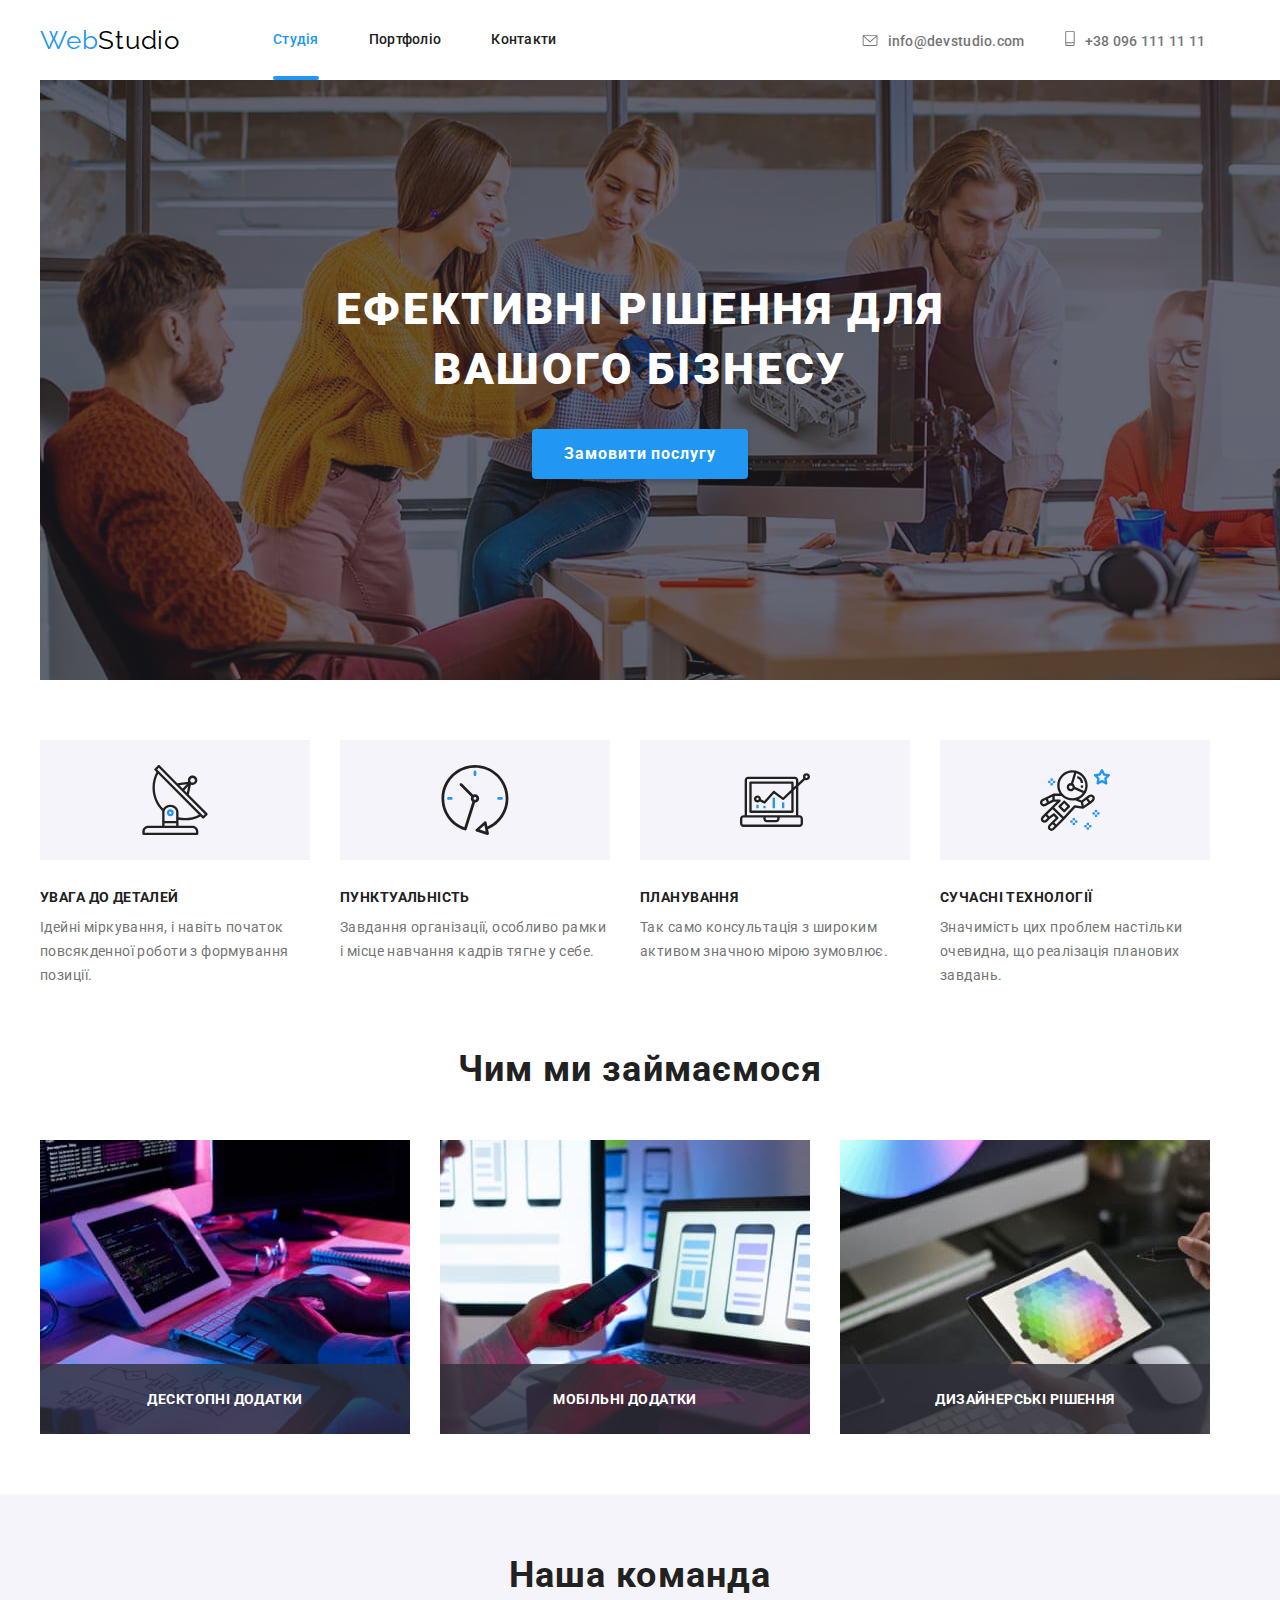
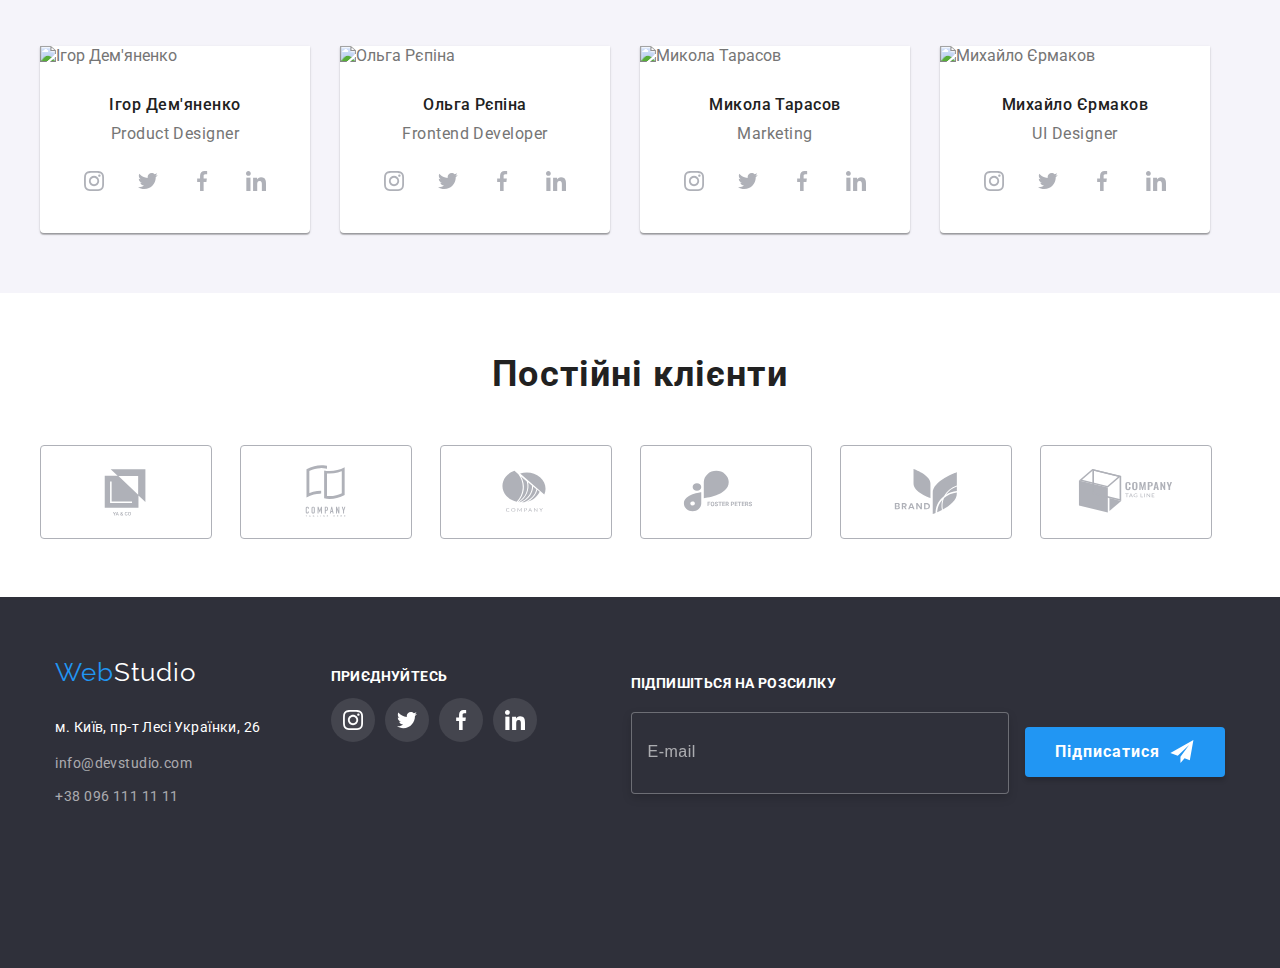
==== commit ae4d3bae: "improvements" ====
--- a/index.html
+++ b/index.html
@@ -326,8 +326,7 @@
                             <source srcset="./images/ihor-desk.jpg 1x, ./images/ihor2x-desk.jpg 2x" media="(min-width: 1200px)" sizes="270px 260px" type="image/jpg" />
                             <source srcset="./images/ihor-tab.jpg 1x, ./images/ihor2x-tab.jpg 2x " media="(min-width: 768px)" sizes="354px 374px" type="image/jpg" />
                             <source srcset="./images/ihor-mob.jpg 1x, ./images/ihor2x-mob.jpg 2x" media="(min-width: 480px)" sizes="450px 460px" type="image/jpg" />
-                            <img srcset="./images/ihor.jpg 1x,./images/ihor2x-desk.jpg 2x"
-                         src="./images/ihor.jpg" alt="Ігор Дем'яненко" >
+                            <img src="./images/ihor-mob.jpg" alt="Ігор Дем'яненко" class="team-img">
                           </picture>
 
                          <div class="team__paragraph"> 
@@ -379,8 +378,7 @@
                             <source srcset="./images/olha-desk.jpg 1x, ./images/olha2x-desk.jpg 2x" media="(min-width: 1200px)" sizes="" type="image/jpg" />
                             <source srcset="./images/olha-tab.jpg 1x, ./images/olha2x-tab.jpg 2x " media="(min-width: 768px)" sizes="354px 374px" type="image/jpg" />
                             <source srcset="./images/olha-mob.jpg 1x, ./images/olha2x-mob.jpg 2x" media="(min-width: 480px)" sizes="450px 460px" type="image/jpg" />
-                            <img srcset="./images/olha.jpg 1x,./images/olha2x-desk.jpg 2x"
-                         src="./images/olha.jpg" alt="Ольга Рєпіна">
+                            <img src="./images/olha-mob.jpg" alt="Ольга Рєпіна" class="team-img">
 
                          <!-- в імг стояла width="270" -->
                           </picture>
@@ -435,8 +433,7 @@
                             <source srcset="./images/mykola-desk.jpg 1x, ./images/mykola2x-desk.jpg 2x" media="(min-width: 1200px)" sizes="270px 260px" type="image/jpg" />
                             <source srcset="./images/mykola-tab.jpg 1x, ./images/mykola2x-tab.jpg 2x " media="(min-width: 768px)" sizes="" type="image/jpg" />
                             <source srcset="./images/mykola-mob.jpg 1x, ./images/mykola2x-mob.jpg 2x" media="(min-width: 480px)" sizes="450px 460px" type="image/jpg" />
-                            <img srcset="./images/mykola.jpg 1x,./images/mykola2x-desk.jpg 2x"
-                            src="./images/mykola.jpg" alt="Микола Тарасов" >
+                            <img src="./images/mykola-mob.jpg" alt="Микола Тарасов" class="team-img">
                         </picture>
 
                          <div class="team__paragraph">
@@ -490,8 +487,7 @@
                             <source srcset="./images/mykhailo-desk.jpg 1x , ./images/mykhailo2x-desk.jpg 2x" media="(min-width: 1200px)" sizes="" type="image/jpg" />
                             <source srcset="./images/mykhailo-tab.jpg 1x, ./images/mykhailo2x-tab.jpg 2x " media="(min-width: 768px)" sizes="354px 374px" type="image/jpg" />
                             <source srcset="./images/mykhailo-mob.jpg 1x, ./images/mykhailo2x-mob.jpg 2x" media="(min-width: 480px)" sizes="450px 460px" type="image/jpg" />
-                            <img srcset="./images/mykhailo.jpg 1x,./images/mykhailo2x-desk.jpg 2x"
-                            src="./images/mykhailo.jpg" alt="Михайло Єрмаков" >
+                            <img src="./images/mykhailo-mob.jpg" alt="Михайло Єрмаков" class="team-img">
                           </picture>
 
                          <div class="team__paragraph">
--- a/css/main.min.css
+++ b/css/main.min.css
@@ -1 +1 @@
-body{margin:0}a{text-decoration:none}button{font-family:inherit;cursor:pointer}ul{list-style-type:none;padding:0;margin:0}body{color:var(--primary-text-color);background-color:var(--white);font-family:"Roboto",sans-serif}:root{--primary-text-color: #757575;--secondary-text-color: #212121;--accent-color: #2196F3;--white: #fff;--black: #000;--secondary-bcg-color: #F5F4FA;--bcg-for-hw2: #F5F5F5;--footer-bgc: #2F303A;--footer-text-color:rgba(255,255,255,0.6);--border: #ECECEC;--transition: 250ms cubic-bezier(0.4, 0, 0.2, 1) }.container{padding-left:15px;padding-right:15px;width:100%;margin:auto}@media screen and (min-width: 1200px){.container{width:1200px}}section{width:100%;padding-top:94px;padding-bottom:94px}@media screen and (min-width: 480px){section{padding-top:60px;padding-bottom:60px}}@media screen and (max-width: 480px){section body{width:480px}}.main-section{background-color:var(--white)}.work__pictures{display:flex;flex-direction:row;gap:30px}.prt-btn{padding-bottom:0}textarea{resize:none}.work__title,.team__title,.clients__title{color:var(--secondary-text-color);font-size:36px;line-height:1.17;text-align:center;letter-spacing:.03em}.desktop-navigation{width:100%}.header.portfolio,.header.contacts{border-bottom:1px solid var(--border)}.header__nav-contact{display:flex;flex-direction:row;align-items:flex-end}.navigation{display:flex;align-items:center;width:100%}.header__nav-contact .header__upper-link{display:flex;justify-content:baseline;font-weight:500;font-size:14px;line-height:1.14;letter-spacing:.02em;color:var(--primary-text-color);transition:color 250ms cubic-bezier(0.4, 0, 0.2, 1)}.header__upper-link{width:100%;height:100%;display:flex;align-items:baseline;justify-content:center}.header__upper-link:hover,.header__upper-link:focus{color:var(--accent-color);font-weight:500;font-size:14px;line-height:1.14;letter-spacing:.02em}.current.line{position:relative}.current.line:after{position:absolute;left:0;bottom:0;content:"";display:block;width:100%;height:4px;background-color:var(--accent-color);border-radius:2px}.header__contact-icon{margin-right:10px;fill:var(--primary-text-color)}.header__upper-link .header__contact-icon{transition:color 250ms cubic-bezier(0.4, 0, 0.2, 1)}.header__upper-link:hover .header__contact-icon,.header__upper-link:focus .header__contact-icon{fill:var(--accent-color)}.header__nav-contact{margin-left:auto}body{color:var(--primary-text-color);background-color:var(--white);font-family:"Roboto",sans-serif}ul{list-style-type:none;padding:0;margin:0}.header__logo{color:var(--black);font-family:"Raleway",sans-serif;font-size:26px;line-height:1.19;letter-spacing:.03em;margin-right:93px}.web{color:var(--accent-color);font-family:"Raleway",sans-serif;font-size:26px;line-height:1.19;letter-spacing:.03em}.header__site-nav{display:flex;align-items:center}.header__site-nav li:not(:last-child){margin-right:50px}.header__site-nav .link{padding-top:32px;padding-bottom:32px;display:block;color:var(--secondary-text-color);font-weight:500;font-size:14px;line-height:1.14;letter-spacing:.02em;transition:color 250ms cubic-bezier(0.4, 0, 0.2, 1)}.header__site-nav .link:hover,.header__site-nav .link:focus{padding-top:32px;padding-bottom:32px;display:block;color:var(--accent-color);font-weight:500;font-size:14px;line-height:1.14;letter-spacing:.02em}.header__site-nav .link:current{color:var(--accent-color)}.header__site-nav .current{color:var(--accent-color)}.header__contact-item.mail{margin-right:40px}.header__nav-contact{display:flex;justify-content:center}.hero{background-color:#2f303a;height:auto;text-align:center;padding-top:200px;padding-bottom:200px;background-repeat:no-repeat;background-size:cover;background-image:linear-gradient(to bottom, rgba(47, 48, 58, 0.4), rgba(47, 48, 58, 0.4)),url("../images/bgimg.jpg");max-width:1600px;height:600px}@media screen and (min-width: 480px){.hero{background-image:linear-gradient(to bottom, rgba(47, 48, 58, 0.4), rgba(47, 48, 58, 0.4)),url("../images/header-img-mobile.jpg");height:400px;padding:0;background-size:contain}}@media screen and (min-width: 480px)and (min-device-pixel-ratio: 2),screen and (min-width: 480px)and (-webkit-min-device-pixel-ratio: 2),screen and (min-width: 480px)and (min-resolution: 192dpi),screen and (min-width: 480px)and (min-resolution: 2dppx){.hero{background-image:linear-gradient(to bottom, rgba(47, 48, 58, 0.4), rgba(47, 48, 58, 0.4)),url("../images/header-img-mobile2x.jpg");height:400px;padding:0;background-size:contain}}@media screen and (min-width: 767px)and (max-width: 1119px){.hero{background-image:linear-gradient(to bottom, rgba(47, 48, 58, 0.4), rgba(47, 48, 58, 0.4)),url("../images/header-img-tablet.jpg");height:400px;padding:0;background-size:contain}}@media screen and (min-width: 767px)and (max-width: 1119px)and (min-device-pixel-ratio: 2),screen and (min-width: 767px)and (max-width: 1119px)and (-webkit-min-device-pixel-ratio: 2),screen and (min-width: 767px)and (max-width: 1119px)and (min-resolution: 192dpi),screen and (min-width: 767px)and (max-width: 1119px)and (min-resolution: 2dppx){.hero{background-image:linear-gradient(to bottom, rgba(47, 48, 58, 0.4), rgba(47, 48, 58, 0.4)),url("../images/header-img-tablet2x.jpg");height:400px;padding:0;background-size:contain}}@media screen and (min-width: 1200px){.hero{background-image:linear-gradient(to bottom, rgba(47, 48, 58, 0.4), rgba(47, 48, 58, 0.4)),url("../images/bgimg.jpg");height:600px}}@media screen and (min-width: 1200px)and (min-device-pixel-ratio: 2),screen and (min-width: 1200px)and (-webkit-min-device-pixel-ratio: 2),screen and (min-width: 1200px)and (min-resolution: 192dpi),screen and (min-width: 1200px)and (min-resolution: 2dppx){.hero{background-image:linear-gradient(to bottom, rgba(47, 48, 58, 0.4), rgba(47, 48, 58, 0.4)),url("../images/bgimg-wide@2x.jpg")}}.hero__title{width:696px;margin-left:auto;margin-right:auto;margin-top:0;color:var(--white);font-weight:900;font-size:44px;line-height:1.36;letter-spacing:.06em;text-transform:uppercase}@media screen and (max-width: 480px){.hero__title{width:360px;font-size:26px;line-height:42px;text-align:center}}.hero__button{color:var(--white);background-color:var(--accent-color);border-color:rgba(0,0,0,0);width:216px;height:50px;font-weight:700;font-size:16px;line-height:1.87;letter-spacing:.06em;box-shadow:0px 4px 4px rgba(0,0,0,.15);border-radius:4px}@media screen and (max-width: 480px){.hero__button{width:200px}}.container.features li{display:block;justify-content:center}.features{padding-bottom:0}.features__list{display:flex;flex-direction:row;margin-right:auto;margin-left:auto;padding-right:0;align-items:baseline}.features__item:not(:last-child){margin-right:30px}.features__item{width:270px}.features__block{height:120px;display:flex;align-items:center;justify-content:center;margin-bottom:30px;background-color:var(--secondary-bcg-color)}.feature__list,.work{background-color:var(--white)}.section__title{color:var(--secondary-text-color)}.features__title{color:var(--secondary-text-color);font-size:14px;line-height:1.14;letter-spacing:.03em;text-transform:uppercase;margin-top:0;margin-bottom:10px}.features__description{font-size:14px;line-height:1.71;letter-spacing:.03em;margin-top:0;margin-bottom:0}.work__title{margin-top:0;margin-bottom:50px}.work__picture-box{position:relative}.work__text-part{position:absolute;width:100%;left:0;bottom:0;background-color:rgba(47,48,58,.8)}.work__pic-text{font-weight:700;font-size:14px;line-height:16px;text-align:center;letter-spacing:.03em;text-transform:uppercase;margin-top:27px;margin-bottom:27px;color:#fff}.work__img{display:block}@media screen and (max-width: 1119px){.work{display:none}}.flex-container>ul{display:flex;flex-direction:row}.team__item{width:270px;background-color:var(--white);box-shadow:0px 2px 1px 0px rgba(0,0,0,.2),0px 1px 1px 0px rgba(0,0,0,.1411764706),0px 1px 3px 0px rgba(0,0,0,.1215686275);border-radius:0px 0px 4px 4px}.team__item:not(:last-child){margin-right:30px}.team__item:first-child{margin-left:0}.team{background-color:var(--secondary-bcg-color)}.team__title{margin-bottom:50px;margin-top:0}.team__name{color:var(--secondary-text-color);font-weight:500;font-size:16px;line-height:1.19;letter-spacing:.03em;text-align:center;margin-top:0;margin-bottom:10px}.team__job{color:var(--primary-text-color);font-size:16px;line-height:1.19;letter-spacing:.03em;text-align:center;margin-bottom:16px;margin-top:0}.team__paragraph{padding-top:30px;padding-bottom:30px}.socials__list{display:flex;align-items:center;justify-content:center}.socials__item{width:44px;height:44px}.socials__item:not(:last-child){margin-right:10px}.socials__link{display:flex;align-items:center;justify-content:center;border-radius:50%;width:100%;height:100%;background-color:var(--white);fill:#afb1b8;transition:background-color 250ms cubic-bezier(0.4, 0, 0.2, 1),fill 250ms cubic-bezier(0.4, 0, 0.2, 1)}.socials__link:hover,.socials__link:focus{fill:var(--white);background-color:var(--accent-color)}.clients__title{margin-bottom:50px;margin-top:0}.clients__list{display:flex;flex-direction:row;margin-left:auto;margin-right:auto}.clients__item{width:170px;height:92px}.clients__item:not(:last-child){margin-right:30px}.clients__link{display:flex;align-items:center;justify-content:center;width:100%;height:100%;border:1px solid #afb1b8;border-radius:4px;color:#afb1b8;transition:color 250ms cubic-bezier(0.4, 0, 0.2, 1),border-color 250ms cubic-bezier(0.4, 0, 0.2, 1)}.clients__link:hover,.clients__link:focus{color:var(--accent-color);border:1px solid var(--accent-color)}.clients__icon{fill:currentColor}.footer{background-color:var(--footer-bgc);padding:60px 0}.part-one{margin-right:70px}.contact-li:not(:last-child){margin-bottom:9px}.contact-nav .downlink{color:var(--footer-text-color);font-size:14px;line-height:1.71;letter-spacing:.03em;margin-bottom:12px;transition:color 250ms cubic-bezier(0.4, 0, 0.2, 1)}.contact-nav .downlink:hover,.contact-nav .downlink:focus{color:var(--accent-color);font-size:14px;line-height:1.71;letter-spacing:.03em}.footer__location{font-style:normal;color:var(--white);font-size:14px;line-height:1.71;letter-spacing:.03em;margin-bottom:12px;margin-top:28px}.footer__lower-logo{color:var(--white);font-family:"Raleway",sans-serif;margin-bottom:28px;font-size:26px;line-height:1.19;letter-spacing:.03em}.socials__list.footer{padding:0}.footer__join-area{display:flex;width:206px;height:80px;flex-direction:column;justify-content:center;margin-left:70px}.join-us{margin-top:72px;margin-left:516px}.footer__text,.subscription__label{color:var(--white);font-weight:700;font-size:14px;line-height:16px;letter-spacing:.03em;text-transform:uppercase;margin-top:0}.footer__link{width:100%;height:100%;justify-content:center;display:flex;align-items:center;background-color:rgba(255,255,255,.1);border-radius:50%;transition:background-color 250ms cubic-bezier(0.4, 0, 0.2, 1)}.footer__link:hover,.footer__linkfocus{background-color:var(--accent-color);color:#fff}.footer__icon{fill:currentColor}.container.one{display:flex;align-items:baseline}.footer__logo-container{display:inline-block}.subscription__button{width:200px;height:50px;margin-left:12px;background-color:var(--accent-color);font-size:16px;font-weight:700;line-height:30px;letter-spacing:.06em;text-align:center;color:#fff;box-shadow:0px 4px 4px rgba(0,0,0,.15);border-radius:4px;border-color:rgba(0,0,0,0);fill:#fff;display:inline-flex;align-items:center;justify-content:center}.subscription__send-icon{fill:#fff;margin-left:10px}.subscription__block{display:flex;flex-direction:column;margin-left:94px}.subscription__area{margin-top:20px}.subscription__form input::-moz-placeholder{font-size:16px;font-weight:400;line-height:20px;letter-spacing:.03em;text-align:left;color:rgba(255,255,255,.6)}.subscription__form input:-ms-input-placeholder{font-size:16px;font-weight:400;line-height:20px;letter-spacing:.03em;text-align:left;color:rgba(255,255,255,.6)}.subscription__form input::placeholder{font-size:16px;font-weight:400;line-height:20px;letter-spacing:.03em;text-align:left;color:rgba(255,255,255,.6)}.subscription__input{width:358px;height:50px;background-color:#2f303a;border:1px solid rgba(255,255,255,.3);filter:drop-shadow(0px 4px 4px rgba(0, 0, 0, 0.15));border-radius:4px;padding-top:15px;padding-bottom:15px;padding-left:16px;color:#f5f4fa}.portfolio-button{color:var(--secondary-text-color);background-color:var(--secondary-bcg-color);border:none;font-style:normal;font-weight:500;font-size:16px;line-height:1.63;text-align:center;letter-spacing:.03em;border-radius:4px;padding-top:6px;padding-bottom:6px;padding-left:22px;padding-right:22px}.pb:not(:last-child){margin-right:8px}.portfolio-button:not(:last-child){margin-right:8px;background:var(--secondary-bcg-color)}.portfolio-button{transition:background-color 250ms cubic-bezier(0.4, 0, 0.2, 1),box-shadow 250ms cubic-bezier(0.4, 0, 0.2, 1),color 250ms cubic-bezier(0.4, 0, 0.2, 1)}.portfolio-button:hover,.portfolio-button:focus{color:var(--white);background-color:var(--accent-color);box-shadow:0px 2px 2px 0px rgba(0,0,0,.12),0px 1px 2px 0px rgba(0,0,0,.08),0px 3px 1px 0px rgba(0,0,0,.1)}.port-buttons{display:flex;justify-content:center;margin-bottom:50px}.sect-card{padding-top:0}.card-set{display:flex;flex-wrap:wrap;flex-direction:row;margin-left:auto;margin-right:auto}.cardsubtitles{padding-top:20px;padding-bottom:20px;padding-left:24px;padding-right:24px;border-left:1px solid #eee;border-right:1px solid #eee;border-bottom:1px solid #eee}.cselement{width:370px;margin-right:30px;margin-bottom:30px;transition:box-shadow 250ms cubic-bezier(0.4, 0, 0.2, 1)}.cselement:hover,.cselement:focus{box-shadow:1px 4px 6px 0px rgba(0,0,0,.16),0px 4px 4px 0px rgba(0,0,0,.06),0px 1px 1px 0px rgba(0,0,0,.12)}.cselement:nth-child(3n){margin-right:0}.card-title{color:var(--secondary-text-color);font-size:18px;line-height:2;letter-spacing:.06em;margin-top:0;margin-bottom:0}.card-area{color:var(--primary-text-color);font-size:16px;line-height:1.88;letter-spacing:.03em;margin-bottom:0;margin-top:0;padding-top:4px}.card-description{color:var(--white);font-size:18px;line-height:1.5;letter-spacing:.03em;margin:0}.resource{position:absolute;font-size:18px;line-height:28px;letter-spacing:.03em;text-align:left;color:#fff}.card-box{position:relative;overflow:hidden}.product-thumb{position:absolute;left:0;top:0;background-color:rgba(33,150,243,.9);padding:63px 24px;margin:0;width:100%;height:100%;transform:translateY(101%);transition:transform 250ms cubic-bezier(0.4, 0, 0.2, 1)}.product-thumb-link:hover .product-thumb,.product-thumb-link:focus .product-thumb{transform:translateY(0);display:block}.backdrop{position:fixed;z-index:1;top:0;left:0;width:100%;height:100%;background-color:rgba(0,0,0,.2);transition:opacity 250ms cubic-bezier(0.4, 0, 0.2, 1)}.modal{position:absolute;width:528px;height:581px;top:50%;left:50%;transform:translate(-50%, -50%);border-radius:4px;box-shadow:0px 1px 3px rgba(0,0,0,.12),0px 1px 1px rgba(0,0,0,.14),0px 2px 1px rgba(0,0,0,.2);background-color:#fff;background-color:#fff}.backdrop.is-hidden{opacity:0;pointer-events:none}.close-button{position:absolute;top:8px;right:8px;width:30px;height:30px;background-color:#fff;border:1px solid rgba(0,0,0,.1);border-radius:50%;display:flex;align-items:center;color:#000;transition:color 250ms cubic-bezier(0.4, 0, 0.2, 1)}.close-button:hover,.close-button:focus{color:var(--accent-color)}.close-button-svg{fill:currentColor}.modal-content{width:448px;height:342px;margin-right:auto;margin-left:auto}.leave-form{font-size:20px;font-weight:700;line-height:23px;letter-spacing:.03em;text-align:center;margin-top:40px;color:#212121}.form-field{position:relative;display:flex;flex-direction:column;margin-bottom:10px}.form-field:hover,.form-field:focus{border-color:var(--accent-color);fill:var(--accent-color);transition:border 250ms cubic-bezier(0.4, 0, 0.2, 1)}.form-field.last{margin-bottom:0}.form-input{margin-top:4px;height:40px;font-size:inherit;display:inline-block;outline:none}.form-input:hover,.form-input:focus{border-color:var(--accent-color);transition:color 250ms cubic-bezier(0.4, 0, 0.2, 1)}.form-input:hover+svg,.form-input:focus+svg{fill:var(--accent-color)}.modal-icon-positioning{position:absolute;display:block;left:13.5px;bottom:11.5px;transition:fill 250ms cubic-bezier(0.4, 0, 0.2, 1)}.form-field input{width:448px;height:40px;border:1px solid rgba(33,33,33,.2);border-radius:4px;padding-left:40px;transition:border 250ms cubic-bezier(0.4, 0, 0.2, 1)}.form-field:hover input,.form-field:focus input{border:1px solid var(--accent-color)}.label-text{font-size:12px;line-height:14px;letter-spacing:.01em;text-align:left;color:#757575}.text-area{border:1px solid rgba(33,33,33,.2);border-radius:4px;padding:12px 16px;font-size:inherit;transition:border-color 250ms cubic-bezier(0.4, 0, 0.2, 1);margin-top:4px}.text-area:hover,.text-area:focus{border-color:var(--accent-color)}.text-area::-moz-placeholder{font-size:12px;line-height:14px;letter-spacing:.01em;text-align:left;color:rgba(117,117,117,.5)}.text-area:-ms-input-placeholder{font-size:12px;line-height:14px;letter-spacing:.01em;text-align:left;color:rgba(117,117,117,.5)}.text-area::placeholder{font-size:12px;line-height:14px;letter-spacing:.01em;text-align:left;color:rgba(117,117,117,.5)}.checkbox-text{font-size:14px;line-height:24px;letter-spacing:.03em;text-align:left;color:#757575;margin-left:7px;display:flex;align-items:center;justify-content:center}.checkbox-input{-webkit-appearance:none;-moz-appearance:none;appearance:none;margin-top:4px;position:absolute;transition:background-color 250ms cubic-bezier(0.4, 0, 0.2, 1)}.agreement{margin:0}.checkbox-icon{display:inline-block;width:16px;height:15px;border:2px solid #212121;background-image:url(../images/icons.svg#icon-black-square);border-radius:2px;margin-right:7px;transition:background-color 250ms cubic-bezier(0.4, 0, 0.2, 1),border-color 250ms cubic-bezier(0.4, 0, 0.2, 1)}.checkbox{display:flex;align-items:center;margin-top:20px;margin-left:0}.checkbox-input:checked+.checkbox-icon{background-color:var(--accent-color);border-color:var(--accent-color);background-image:url(../images/check.svg);background-repeat:no-repeat;background-size:contain;background-origin:border-box;background-repeat:no-repeat}.conditions-span{color:#2196f3;text-decoration:underline}.submit-button{width:200px;height:50px;background:var(--accent-color);border-radius:4px;border-color:rgba(0,0,0,0);font-size:16px;font-weight:700;line-height:30px;letter-spacing:.06em;text-align:center;color:#fff;transition:box-shadow 250ms cubic-bezier(0.4, 0, 0.2, 1);margin-top:30px;margin-bottom:40px;padding:0}.submit-button:hover,.submit-button:focus{box-shadow:0px 4px 4px rgba(0,0,0,.15)}@media screen and (min-width: 767px){.menu__container,.menu__button,.menu__button-icon{display:none}}@media screen and (max-width: 767px){.desktop-navigation{display:none}header{height:60px}.header__logo,.web{margin-top:16px}}.menu__button .icon-cross{display:none}.menu__button.is-open .icon-cross{display:block}.menu__button.is-open .icon-menu{display:none}.js-menu-container{position:fixed;width:100vw;top:0;left:0;background-color:#fff;height:100%;padding-top:48px;padding-left:40px;transform:translateX(-100vw);transition:transform 250ms cubic-bezier(0.4, 0, 0.2, 1)}.js-menu-container.is-open{transform:translateX(0)}.menu-content{display:flex;flex-direction:column;height:100%;justify-content:space-between}.menu__button{background-color:rgba(0,0,0,0);margin:0;padding:0;display:inline-block;border:none;position:absolute;top:10px;right:15px}.mob-header__upper-link.phone{font-weight:500;font-size:34px;line-height:40px;letter-spacing:.02em;color:#2196f3}.mob-header__upper-link.mail{font-weight:500;font-size:24px;line-height:28px;letter-spacing:.02em;color:#757575}.mob-header__contact-item.mail{margin-top:32px;margin-bottom:64px}.mob__socials-list{display:flex}.mob-social{font-weight:500;font-size:18px;line-height:22px;letter-spacing:.02em;margin-top:0;margin-bottom:0;color:#2196f3}.mob__socials-item{margin-bottom:48px;padding-right:10px}.mob__socials-item:not(:first-child){margin-left:10px}.mob__socials-item:not(:last-child){border-right:1px solid rgba(33,33,33,.2)}.mob-link{font-weight:500;font-size:40px;line-height:47px;letter-spacing:.02em;color:#212121}.mob-link.current{color:var(--accent-color)}.site-nav__item:not(:last-child){margin-bottom:32px}.mob_header__site-nav .mob-link:current{color:var(--accent-color)}.menu__button-icon{fill:#212121}.menu__button-icon:hover{fill:var(--accent-color)}@media screen and (min-width: 480px)and (max-width: 767px){.features__list{display:flex;flex-wrap:wrap;flex-basis:calc(100% - 30рх)}.features__item{width:450px;margin-left:auto;margin-right:auto}.features__item:not(:last-child){margin-bottom:30px;margin-right:auto}.features__item:last-child{margin-bottom:60px}.features__title{text-align:center}}@media screen and (min-width: 480px)and (max-width: 1119px){.team__title{margin-bottom:30px}.team__list{display:block;flex-wrap:wrap}.team__item{width:450px;height:622px}.team__item:not(:last-child){margin-bottom:30px;margin-right:0}}@media screen and (min-width: 480px)and (max-width: 767px){.clients__title{margin-bottom:30px}.clients__list{width:100%;margin-left:auto;margin-right:auto;flex-wrap:wrap}.clients__item{width:calc((100% - 30px)/2);margin-right:15px;margin-bottom:30px}.clients__item:nth-child(n+5){margin-bottom:0}}@media screen and (min-width: 480px)and (max-width: 767px){.clients__item:nth-child(even){margin-right:0}}@media screen and (min-width: 480px)and (max-width: 767px){.footer__logo-container{width:232px;display:flex;flex-direction:column;flex-wrap:wrap;align-items:center;margin-left:auto;margin-right:auto}.footer{height:604px;padding-left:auto;padding-right:auto}.container.one{flex-direction:column}.footer__lower-logo{margin-bottom:0}.contact-li:not(:last-child){margin-bottom:12px}.contact-li:last-child{margin-bottom:60px}.footer__join-area{align-items:center;margin-bottom:60px;margin-left:auto;margin-right:auto}.subscription__block{width:450px;display:flex;flex-direction:column;flex-wrap:wrap;align-items:center;margin-left:auto;margin-right:auto}.subscription__button{display:flex;align-items:center;margin-top:20px;margin-left:auto;margin-right:auto}.subscription__label{display:block;margin-left:auto;margin-right:auto;text-align:center}.subscription__input{width:300px}.subscription__form{margin-left:auto;margin-right:auto}.tablet-logo-join-block{margin-left:auto;margin-right:auto;display:flex;flex-direction:column;flex-wrap:wrap;align-content:center}}@media(min-width: 480px)and (-webkit-min-device-pixel-ratio: 2), (min-width: 480px)and (min-resolution: 2dppx){.hero{background-image:linear-gradient(to bottom, rgba(47, 48, 58, 0.4), rgba(47, 48, 58, 0.4)),url("../images/header-img-mobile2x.jpg")}}@media screen and (min-width: 480px)and (max-width: 767px){.hero__title{width:360px;padding-top:118px;font-size:26px;font-weight:900;line-height:42px;letter-spacing:.06em;text-align:center}.hero{padding-top:0;padding-bottom:0;height:400px}}@media screen and (min-width: 768px)and (-webkit-min-device-pixel-ratio: 2), screen and (min-width: 768px)and (min-resolution: 2dppx){.hero{background-image:linear-gradient(to bottom, rgba(47, 48, 58, 0.4), rgba(47, 48, 58, 0.4)),url("../images/header-img-tablet2x.jpg")}}@media screen and (min-width: 1200px)and (-webkit-min-device-pixel-ratio: 2), screen and (min-width: 1200px)and (min-resolution: 2dppx){.hero{background-image:linear-gradient(to bottom, rgba(47, 48, 58, 0.4), rgba(47, 48, 58, 0.4)),url("../images/bgimg-wide@2x.jpg")}}@media(min-width: 480px){.modal{width:450px;padding:40px}.leave-form{width:370px;margin-top:0}.modal-form{width:370px}.form-field input{width:370px}.agreement,.conditions-span{font-size:12px;font-weight:400;line-height:14px;letter-spacing:.03em;text-align:left}.submit-button{margin-top:31px}}@media screen and (min-width: 768px)and (max-width: 1119px){.header{width:768px;height:80px}.header__contact-item:first-child{margin-right:0}.header__logo{margin-right:88px}.header__nav-contact{margin-left:70px;justify-content:flex-start;flex-wrap:wrap;align-content:flex-start}.desktop-navigation{display:flex;flex-direction:row;align-items:center}.header__contact-item .mail{margin-right:0}.header__contact-item{font-size:12px;font-weight:500;line-height:14px;letter-spacing:.02em}}@media screen and (min-width: 768px)and (max-width: 1119px){.hero__title{width:360px;font-size:26px;font-weight:900;line-height:42px;letter-spacing:.06em;text-align:center;padding-top:118px}}@media screen and (min-width: 768px)and (max-width: 1119px){.clients__list{flex-wrap:wrap}.clients__item{width:calc((100% - 60px)/3)}.clients__item:nth-child(3n+3){margin-right:0}.clients__item:nth-child(-n+3){margin-bottom:30px}}@media screen and (min-width: 768px)and (max-width: 1119px){.footer{height:464px}.footer__logo-container{width:232px;display:flex;flex-direction:column;flex-wrap:wrap;align-items:center;margin-left:auto;margin-right:auto}.tablet-logo-join-block{display:flex;flex-direction:row;margin-left:auto;margin-right:auto;align-items:flex-start;justify-content:space-between}.container.one{flex-wrap:wrap}.subscription__block{margin-top:60px;margin-right:auto;margin-left:auto;flex-direction:column}.subscription__area{display:flex;flex-direction:column;align-items:center}.subscription__button{margin-top:20px}.subscription__label{text-align:center}.subscription__form{display:flex;flex-direction:column;align-items:center}.footer__text{text-align:center}.footer__lower-logo{margin-bottom:0}}@media screen and (min-width: 768px)and (max-width: 1119px){.features__list{display:flex;flex-wrap:wrap;margin-left:auto;margin-right:auto}.features__item{width:calc((100% - 30рх)/2)}.features__item:nth-child(even){margin-right:0}.features__item:nth-last-child(-n+2){margin-bottom:60px}.features__item:nth-child(-n+2){margin-bottom:30px}}@media screen and (min-width: 768px)and (max-width: 1119px){.team__list{display:flex;margin-left:auto;margin-right:auto}.team__item{height:536px;width:354px}.team__item:nth-child(odd){margin-right:30px}.team__item:nth-last-child(-n+2){margin-bottom:0}}@media screen and (min-width: 1200px){.header{height:80px}.header__nav-contact{justify-content:normal;margin-left:305px}.desktop-navigation{display:flex;flex-direction:row;align-items:center}}@media screen and (min-width: 1200px){.footer{height:251px}.tablet-logo-join-block{display:flex;flex-direction:row;margin-left:0}.container.one{display:flex;flex-direction:row;justify-content:center}.footer__text{margin-top:15px}}/*# sourceMappingURL=main.min.css.map */+body{margin:0}a{text-decoration:none}button{font-family:inherit;cursor:pointer}ul{list-style-type:none;padding:0;margin:0}body{color:var(--primary-text-color);background-color:var(--white);font-family:"Roboto",sans-serif}:root{--primary-text-color: #757575;--secondary-text-color: #212121;--accent-color: #2196F3;--white: #fff;--black: #000;--secondary-bcg-color: #F5F4FA;--bcg-for-hw2: #F5F5F5;--footer-bgc: #2F303A;--footer-text-color:rgba(255,255,255,0.6);--border: #ECECEC;--transition: 250ms cubic-bezier(0.4, 0, 0.2, 1) }.container{padding-left:15px;padding-right:15px;width:100%;margin:auto}@media screen and (min-width: 1200px){.container{width:1200px}}section{width:100%;padding-top:94px;padding-bottom:94px}@media screen and (min-width: 480px){section{padding-top:60px;padding-bottom:60px}}@media screen and (max-width: 480px){section body{width:480px}}.main-section{background-color:var(--white)}.work__pictures{display:flex;flex-direction:row;gap:30px}.prt-btn{padding-bottom:0}textarea{resize:none}.work__title,.team__title,.clients__title{color:var(--secondary-text-color);font-size:36px;line-height:1.17;text-align:center;letter-spacing:.03em}.desktop-navigation{width:100%}img{display:block;max-width:100%;height:auto}.header.portfolio,.header.contacts{border-bottom:1px solid var(--border)}.header__nav-contact{display:flex;flex-direction:row;align-items:flex-end}.navigation{display:flex;align-items:center;width:100%}.header__nav-contact .header__upper-link{display:flex;justify-content:baseline;font-weight:500;font-size:14px;line-height:1.14;letter-spacing:.02em;color:var(--primary-text-color);transition:color 250ms cubic-bezier(0.4, 0, 0.2, 1)}.header__upper-link{width:100%;height:100%;display:flex;align-items:baseline;justify-content:center}.header__upper-link:hover,.header__upper-link:focus{color:var(--accent-color);font-weight:500;font-size:14px;line-height:1.14;letter-spacing:.02em}.current.line{position:relative}.current.line:after{position:absolute;left:0;bottom:0;content:"";display:block;width:100%;height:4px;background-color:var(--accent-color);border-radius:2px}.header__contact-icon{margin-right:10px;fill:var(--primary-text-color)}.header__upper-link .header__contact-icon{transition:color 250ms cubic-bezier(0.4, 0, 0.2, 1)}.header__upper-link:hover .header__contact-icon,.header__upper-link:focus .header__contact-icon{fill:var(--accent-color)}.header__nav-contact{margin-left:auto}body{color:var(--primary-text-color);background-color:var(--white);font-family:"Roboto",sans-serif}ul{list-style-type:none;padding:0;margin:0}.header__logo{color:var(--black);font-family:"Raleway",sans-serif;font-size:26px;line-height:1.19;letter-spacing:.03em;margin-right:93px}.web{color:var(--accent-color);font-family:"Raleway",sans-serif;font-size:26px;line-height:1.19;letter-spacing:.03em}.header__site-nav{display:flex;align-items:center}.header__site-nav li:not(:last-child){margin-right:50px}.header__site-nav .link{padding-top:32px;padding-bottom:32px;display:block;color:var(--secondary-text-color);font-weight:500;font-size:14px;line-height:1.14;letter-spacing:.02em;transition:color 250ms cubic-bezier(0.4, 0, 0.2, 1)}.header__site-nav .link:hover,.header__site-nav .link:focus{padding-top:32px;padding-bottom:32px;display:block;color:var(--accent-color);font-weight:500;font-size:14px;line-height:1.14;letter-spacing:.02em}.header__site-nav .link:current{color:var(--accent-color)}.header__site-nav .current{color:var(--accent-color)}.header__contact-item.mail{margin-right:40px}.header__nav-contact{display:flex;justify-content:center}.hero{background-color:#2f303a;height:auto;text-align:center;padding-top:200px;padding-bottom:200px;background-repeat:no-repeat;background-size:cover;background-image:linear-gradient(to bottom, rgba(47, 48, 58, 0.4), rgba(47, 48, 58, 0.4)),url("../images/bgimg.jpg");max-width:1600px}@media screen and (max-width: 480px){.hero{background-image:linear-gradient(to bottom, rgba(47, 48, 58, 0.4), rgba(47, 48, 58, 0.4)),url("../images/header-img-mobile.jpg");height:400px;padding:0;background-size:cover}}@media screen and (max-width: 480px)and (min-device-pixel-ratio: 2),screen and (max-width: 480px)and (-webkit-min-device-pixel-ratio: 2),screen and (max-width: 480px)and (min-resolution: 192dpi),screen and (max-width: 480px)and (min-resolution: 2dppx){.hero{background-image:linear-gradient(to bottom, rgba(47, 48, 58, 0.4), rgba(47, 48, 58, 0.4)),url("../images/header-img-mobile2x.jpg");height:400px;padding:0;background-size:cover}}@media screen and (min-width: 480px){.hero{background-image:linear-gradient(to bottom, rgba(47, 48, 58, 0.4), rgba(47, 48, 58, 0.4)),url("../images/header-img-mobile.jpg");height:400px;padding:0;background-size:cover}}@media screen and (min-width: 480px)and (min-device-pixel-ratio: 2),screen and (min-width: 480px)and (-webkit-min-device-pixel-ratio: 2),screen and (min-width: 480px)and (min-resolution: 192dpi),screen and (min-width: 480px)and (min-resolution: 2dppx){.hero{background-image:linear-gradient(to bottom, rgba(47, 48, 58, 0.4), rgba(47, 48, 58, 0.4)),url("../images/header-img-mobile2x.jpg");height:400px;padding:0;background-size:cover}}@media screen and (min-width: 767px)and (max-width: 1199px){.hero{background-image:linear-gradient(to bottom, rgba(47, 48, 58, 0.4), rgba(47, 48, 58, 0.4)),url("../images/header-img-tablet.jpg");height:400px;padding:0;background-size:cover}}@media screen and (min-width: 767px)and (max-width: 1199px)and (min-device-pixel-ratio: 2),screen and (min-width: 767px)and (max-width: 1199px)and (-webkit-min-device-pixel-ratio: 2),screen and (min-width: 767px)and (max-width: 1199px)and (min-resolution: 192dpi),screen and (min-width: 767px)and (max-width: 1199px)and (min-resolution: 2dppx){.hero{background-image:linear-gradient(to bottom, rgba(47, 48, 58, 0.4), rgba(47, 48, 58, 0.4)),url("../images/header-img-tablet2x.jpg");height:400px;padding:0;background-size:cover}}@media screen and (min-width: 1200px){.hero{background-image:linear-gradient(to bottom, rgba(47, 48, 58, 0.4), rgba(47, 48, 58, 0.4)),url("../images/bgimg.jpg");height:600px}}@media screen and (min-width: 1200px)and (min-device-pixel-ratio: 2),screen and (min-width: 1200px)and (-webkit-min-device-pixel-ratio: 2),screen and (min-width: 1200px)and (min-resolution: 192dpi),screen and (min-width: 1200px)and (min-resolution: 2dppx){.hero{background-image:linear-gradient(to bottom, rgba(47, 48, 58, 0.4), rgba(47, 48, 58, 0.4)),url("../images/bgimg-wide@2x.jpg")}}.hero__title{width:696px;margin-left:auto;margin-right:auto;margin-top:0;color:var(--white);font-weight:900;font-size:44px;line-height:1.36;letter-spacing:.06em;text-transform:uppercase}@media screen and (max-width: 480px){.hero__title{width:100%;font-size:26px;line-height:42px;text-align:center;padding-top:118px}}.hero__button{color:var(--white);background-color:var(--accent-color);border-color:rgba(0,0,0,0);width:216px;height:50px;font-weight:700;font-size:16px;line-height:1.87;letter-spacing:.06em;box-shadow:0px 4px 4px rgba(0,0,0,.15);border-radius:4px}@media screen and (max-width: 480px){.hero__button{width:200px}}.features{padding-bottom:0}@media screen and (max-width: 480){.feature__list{display:flex;flex-direction:column;flex-basis:100%;flex-wrap:wrap;gap:30px}}.features__block{height:120px;display:flex;align-items:center;justify-content:center;margin-bottom:30px;background-color:var(--secondary-bcg-color)}.feature__list,.work{background-color:var(--white)}.section__title{color:var(--secondary-text-color)}.features__title{color:var(--secondary-text-color);font-size:14px;line-height:1.14;letter-spacing:.03em;text-transform:uppercase;margin-top:0;margin-bottom:10px}.features__description{font-size:14px;line-height:1.71;letter-spacing:.03em;margin-top:0;margin-bottom:0}.work__title{margin-top:0;margin-bottom:50px}.work__picture-box{position:relative}.work__text-part{position:absolute;width:100%;left:0;bottom:0;background-color:rgba(47,48,58,.8)}.work__pic-text{font-weight:700;font-size:14px;line-height:16px;text-align:center;letter-spacing:.03em;text-transform:uppercase;margin-top:27px;margin-bottom:27px;color:#fff}.work__img{display:block}@media screen and (max-width: 1199px){.work{display:none}}.flex-container>ul{display:flex;flex-direction:row}.team__item{width:270px;background-color:var(--white);box-shadow:0px 2px 1px 0px rgba(0,0,0,.2),0px 1px 1px 0px rgba(0,0,0,.1411764706),0px 1px 3px 0px rgba(0,0,0,.1215686275);border-radius:0px 0px 4px 4px}.team__item:not(:last-child){margin-right:30px}.team__item:first-child{margin-left:0}.team{background-color:var(--secondary-bcg-color)}.team__title{margin-bottom:50px;margin-top:0}.team__name{color:var(--secondary-text-color);font-weight:500;font-size:16px;line-height:1.19;letter-spacing:.03em;text-align:center;margin-top:0;margin-bottom:10px}.team__job{color:var(--primary-text-color);font-size:16px;line-height:1.19;letter-spacing:.03em;text-align:center;margin-bottom:16px;margin-top:0}.team__paragraph{padding-top:30px;padding-bottom:30px}.socials__list{display:flex;align-items:center;justify-content:center}.socials__item{width:44px;height:44px}.socials__item:not(:last-child){margin-right:10px}.socials__link{display:flex;align-items:center;justify-content:center;border-radius:50%;width:100%;height:100%;background-color:var(--white);fill:#afb1b8;transition:background-color 250ms cubic-bezier(0.4, 0, 0.2, 1),fill 250ms cubic-bezier(0.4, 0, 0.2, 1)}.socials__link:hover,.socials__link:focus{fill:var(--white);background-color:var(--accent-color)}.clients__title{margin-bottom:50px;margin-top:0}.clients__list{display:flex;flex-direction:row;margin-left:auto;margin-right:auto}.clients__item{width:170px;height:92px}.clients__item:not(:last-child){margin-right:30px}.clients__link{display:flex;align-items:center;justify-content:center;width:100%;height:100%;border:1px solid #afb1b8;border-radius:4px;color:#afb1b8;transition:color 250ms cubic-bezier(0.4, 0, 0.2, 1),border-color 250ms cubic-bezier(0.4, 0, 0.2, 1)}.clients__link:hover,.clients__link:focus{color:var(--accent-color);border:1px solid var(--accent-color)}.clients__icon{fill:currentColor}.footer{background-color:var(--footer-bgc);padding:60px 0;height:604px}.part-one{margin-right:70px}.contact-li:not(:last-child){margin-bottom:9px}.contact-nav .downlink{color:var(--footer-text-color);font-size:14px;line-height:1.71;letter-spacing:.03em;margin-bottom:12px;transition:color 250ms cubic-bezier(0.4, 0, 0.2, 1)}.contact-nav .downlink:hover,.contact-nav .downlink:focus{color:var(--accent-color);font-size:14px;line-height:1.71;letter-spacing:.03em}.footer__location{font-style:normal;color:var(--white);font-size:14px;line-height:1.71;letter-spacing:.03em;margin-bottom:12px;margin-top:28px}.footer__lower-logo{color:var(--white);font-family:"Raleway",sans-serif;margin-bottom:28px;font-size:26px;line-height:1.19;letter-spacing:.03em}.socials__list.footer{padding:0}.footer__join-area{display:flex;width:206px;height:80px;flex-direction:column;justify-content:center;margin-left:70px}.join-us{margin-top:72px;margin-left:516px}.footer__text,.subscription__label{color:var(--white);font-weight:700;font-size:14px;line-height:16px;letter-spacing:.03em;text-transform:uppercase;margin-top:0}.footer__link{width:100%;height:100%;justify-content:center;display:flex;align-items:center;background-color:rgba(255,255,255,.1);border-radius:50%;transition:background-color 250ms cubic-bezier(0.4, 0, 0.2, 1)}.footer__link:hover,.footer__linkfocus{background-color:var(--accent-color);color:#fff}.footer__icon{fill:currentColor}.container.one{display:flex;align-items:center;flex-direction:column;justify-content:center;margin-left:auto;margin-right:auto}.footer__logo-container{display:block;align-items:flex-start}.subscription__button{width:200px;height:50px;margin-left:12px;background-color:var(--accent-color);font-size:16px;font-weight:700;line-height:30px;letter-spacing:.06em;text-align:center;color:#fff;box-shadow:0px 4px 4px rgba(0,0,0,.15);border-radius:4px;border-color:rgba(0,0,0,0);fill:#fff;display:inline-flex;align-items:center;justify-content:center}.subscription__send-icon{fill:#fff;margin-left:10px}.subscription__block{display:flex;flex-direction:column;margin-left:94px}.subscription__area{margin-top:20px}.subscription__form input::-moz-placeholder{font-size:16px;font-weight:400;line-height:20px;letter-spacing:.03em;text-align:left;color:rgba(255,255,255,.6)}.subscription__form input:-ms-input-placeholder{font-size:16px;font-weight:400;line-height:20px;letter-spacing:.03em;text-align:left;color:rgba(255,255,255,.6)}.subscription__form input::placeholder{font-size:16px;font-weight:400;line-height:20px;letter-spacing:.03em;text-align:left;color:rgba(255,255,255,.6)}.subscription__input{width:358px;height:50px;background-color:#2f303a;border:1px solid rgba(255,255,255,.3);filter:drop-shadow(0px 4px 4px rgba(0, 0, 0, 0.15));border-radius:4px;padding-top:15px;padding-bottom:15px;padding-left:16px;color:#f5f4fa}@media screen and (max-width: 479px){.footer__logo-container{width:100%;display:flex;flex-direction:column;align-items:center;margin-bottom:60px}.footer__join-area{margin-left:0;align-items:center;margin-bottom:60px}.subscription__label{display:block;text-align:center;margin-left:auto;margin-right:auto}.subscription__block{display:flex;flex-direction:column;flex-wrap:wrap;align-items:center;margin-left:auto;margin-right:auto}.subscription__button{display:flex;align-items:center;margin-top:20px;margin-left:auto;margin-right:auto}.subscription__input{width:250px}.subscription__form{margin-left:auto;margin-right:auto}.footer__lower-logo{margin-bottom:0}.team__list{flex-direction:column;align-items:center;flex-wrap:wrap;margin-left:auto;margin-right:auto}.team__item:not(:last-child){margin-bottom:30px}}.portfolio-button{color:var(--secondary-text-color);background-color:var(--secondary-bcg-color);border:none;font-style:normal;font-weight:500;font-size:16px;line-height:1.63;text-align:center;letter-spacing:.03em;border-radius:4px;padding-top:6px;padding-bottom:6px;padding-left:22px;padding-right:22px}.pb:not(:last-child){margin-right:8px}.portfolio-button:not(:last-child){margin-right:8px;background:var(--secondary-bcg-color)}.portfolio-button{transition:background-color 250ms cubic-bezier(0.4, 0, 0.2, 1),box-shadow 250ms cubic-bezier(0.4, 0, 0.2, 1),color 250ms cubic-bezier(0.4, 0, 0.2, 1)}.portfolio-button:hover,.portfolio-button:focus{color:var(--white);background-color:var(--accent-color);box-shadow:0px 2px 2px 0px rgba(0,0,0,.12),0px 1px 2px 0px rgba(0,0,0,.08),0px 3px 1px 0px rgba(0,0,0,.1)}.port-buttons{display:flex;justify-content:center;margin-bottom:50px}.sect-card{padding-top:0}.card-set{display:flex;flex-wrap:wrap;flex-direction:row;margin-left:auto;margin-right:auto}.cardsubtitles{padding-top:20px;padding-bottom:20px;padding-left:24px;padding-right:24px;border-left:1px solid #eee;border-right:1px solid #eee;border-bottom:1px solid #eee}.cselement{width:370px;margin-right:30px;margin-bottom:30px;transition:box-shadow 250ms cubic-bezier(0.4, 0, 0.2, 1)}.cselement:hover,.cselement:focus{box-shadow:1px 4px 6px 0px rgba(0,0,0,.16),0px 4px 4px 0px rgba(0,0,0,.06),0px 1px 1px 0px rgba(0,0,0,.12)}.cselement:nth-child(3n){margin-right:0}.card-title{color:var(--secondary-text-color);font-size:18px;line-height:2;letter-spacing:.06em;margin-top:0;margin-bottom:0}.card-area{color:var(--primary-text-color);font-size:16px;line-height:1.88;letter-spacing:.03em;margin-bottom:0;margin-top:0;padding-top:4px}.card-description{color:var(--white);font-size:18px;line-height:1.5;letter-spacing:.03em;margin:0}.resource{position:absolute;font-size:18px;line-height:28px;letter-spacing:.03em;text-align:left;color:#fff}.card-box{position:relative;overflow:hidden}.product-thumb{position:absolute;left:0;top:0;background-color:rgba(33,150,243,.9);padding:63px 24px;margin:0;width:100%;height:100%;transform:translateY(101%);transition:transform 250ms cubic-bezier(0.4, 0, 0.2, 1)}.product-thumb-link:hover .product-thumb,.product-thumb-link:focus .product-thumb{transform:translateY(0);display:block}.backdrop{position:fixed;z-index:1;top:0;left:0;width:100%;height:100%;background-color:rgba(0,0,0,.2);transition:opacity 250ms cubic-bezier(0.4, 0, 0.2, 1)}.modal{position:absolute;width:528px;height:581px;top:50%;left:50%;transform:translate(-50%, -50%);border-radius:4px;box-shadow:0px 1px 3px rgba(0,0,0,.12),0px 1px 1px rgba(0,0,0,.14),0px 2px 1px rgba(0,0,0,.2);background-color:#fff;background-color:#fff}.backdrop.is-hidden{opacity:0;pointer-events:none}.close-button{position:absolute;top:8px;right:8px;width:30px;height:30px;background-color:#fff;border:1px solid rgba(0,0,0,.1);border-radius:50%;display:flex;align-items:center;color:#000;transition:color 250ms cubic-bezier(0.4, 0, 0.2, 1)}.close-button:hover,.close-button:focus{color:var(--accent-color)}.close-button-svg{fill:currentColor}.modal-content{width:448px;height:342px;margin-right:auto;margin-left:auto}.leave-form{font-size:20px;font-weight:700;line-height:23px;letter-spacing:.03em;text-align:center;margin-top:40px;color:#212121}.form-field{position:relative;display:flex;flex-direction:column;margin-bottom:10px}.form-field:hover,.form-field:focus{border-color:var(--accent-color);fill:var(--accent-color);transition:border 250ms cubic-bezier(0.4, 0, 0.2, 1)}.form-field.last{margin-bottom:0}.form-input{margin-top:4px;height:40px;font-size:inherit;display:inline-block;outline:none}.form-input:hover,.form-input:focus{border-color:var(--accent-color);transition:color 250ms cubic-bezier(0.4, 0, 0.2, 1)}.form-input:hover+svg,.form-input:focus+svg{fill:var(--accent-color)}.modal-icon-positioning{position:absolute;display:block;left:13.5px;bottom:11.5px;transition:fill 250ms cubic-bezier(0.4, 0, 0.2, 1)}.form-field input{width:448px;height:40px;border:1px solid rgba(33,33,33,.2);border-radius:4px;padding-left:40px;transition:border 250ms cubic-bezier(0.4, 0, 0.2, 1)}.form-field:hover input,.form-field:focus input{border:1px solid var(--accent-color)}.label-text{font-size:12px;line-height:14px;letter-spacing:.01em;text-align:left;color:#757575}.text-area{border:1px solid rgba(33,33,33,.2);border-radius:4px;padding:12px 16px;font-size:inherit;transition:border-color 250ms cubic-bezier(0.4, 0, 0.2, 1);margin-top:4px}.text-area:hover,.text-area:focus{border-color:var(--accent-color)}.text-area::-moz-placeholder{font-size:12px;line-height:14px;letter-spacing:.01em;text-align:left;color:rgba(117,117,117,.5)}.text-area:-ms-input-placeholder{font-size:12px;line-height:14px;letter-spacing:.01em;text-align:left;color:rgba(117,117,117,.5)}.text-area::placeholder{font-size:12px;line-height:14px;letter-spacing:.01em;text-align:left;color:rgba(117,117,117,.5)}.checkbox-text{font-size:14px;line-height:24px;letter-spacing:.03em;text-align:left;color:#757575;margin-left:7px;display:flex;align-items:center;justify-content:center}.checkbox-input{-webkit-appearance:none;-moz-appearance:none;appearance:none;margin-top:4px;position:absolute;transition:background-color 250ms cubic-bezier(0.4, 0, 0.2, 1)}.agreement{margin:0}.checkbox-icon{display:inline-block;width:16px;height:15px;border:2px solid #212121;background-image:url(../images/icons.svg#icon-black-square);border-radius:2px;margin-right:7px;transition:background-color 250ms cubic-bezier(0.4, 0, 0.2, 1),border-color 250ms cubic-bezier(0.4, 0, 0.2, 1)}.checkbox{display:flex;align-items:center;margin-top:20px;margin-left:0}.checkbox-input:checked+.checkbox-icon{background-color:var(--accent-color);border-color:var(--accent-color);background-image:url(../images/check.svg);background-repeat:no-repeat;background-size:cover;background-origin:border-box;background-repeat:no-repeat}.conditions-span{color:#2196f3;text-decoration:underline}.submit-button{width:200px;height:50px;background:var(--accent-color);border-radius:4px;border-color:rgba(0,0,0,0);font-size:16px;font-weight:700;line-height:30px;letter-spacing:.06em;text-align:center;color:#fff;transition:box-shadow 250ms cubic-bezier(0.4, 0, 0.2, 1);margin-top:30px;margin-bottom:40px;padding:0}.submit-button:hover,.submit-button:focus{box-shadow:0px 4px 4px rgba(0,0,0,.15)}@media screen and (min-width: 767px){.menu__container,.menu__button,.menu__button-icon{display:none}}@media screen and (max-width: 767px){.desktop-navigation{display:none}header{height:60px}.header__logo,.web{margin-top:16px}}.menu__button .icon-cross{display:none}.menu__button.is-open .icon-cross{display:block}.menu__button.is-open .icon-menu{display:none}.js-menu-container{position:fixed;width:100vw;top:0;left:0;background-color:#fff;height:100%;padding-top:48px;padding-left:40px;transform:translateX(-100vw);transition:transform 250ms cubic-bezier(0.4, 0, 0.2, 1)}.js-menu-container.is-open{transform:translateX(0)}.menu-content{display:flex;flex-direction:column;height:100%;justify-content:space-between}.menu__button{background-color:rgba(0,0,0,0);margin:0;padding:0;display:inline-block;border:none;position:absolute;top:10px;right:15px}.mob-header__upper-link.phone{font-weight:500;font-size:34px;line-height:40px;letter-spacing:.02em;color:#2196f3}.mob-header__upper-link.mail{font-weight:500;font-size:24px;line-height:28px;letter-spacing:.02em;color:#757575}.mob-header__contact-item.mail{margin-top:32px;margin-bottom:64px}.mob__socials-list{display:flex}.mob-social{font-weight:500;font-size:18px;line-height:22px;letter-spacing:.02em;margin-top:0;margin-bottom:0;color:#2196f3}.mob__socials-item{margin-bottom:48px;padding-right:10px}.mob__socials-item:not(:first-child){margin-left:10px}.mob__socials-item:not(:last-child){border-right:1px solid rgba(33,33,33,.2)}.mob-link{font-weight:500;font-size:40px;line-height:47px;letter-spacing:.02em;color:#212121}.mob-link.current{color:var(--accent-color)}.site-nav__item:not(:last-child){margin-bottom:32px}.mob_header__site-nav .mob-link:current{color:var(--accent-color)}.menu__button-icon{fill:#212121}.menu__button-icon:hover{fill:var(--accent-color)}@media screen and (min-width: 480px)and (max-width: 767px){.features__list{display:flex;flex-wrap:wrap;flex-basis:calc(100% - 30рх)}.features__item{width:100%;margin-left:auto;margin-right:auto}.features__item:not(:last-child){margin-bottom:30px;margin-right:auto}.features__item:last-child{margin-bottom:60px}.features__title{text-align:center}}@media screen and (min-width: 480px)and (max-width: 1199px){.team__title{margin-bottom:30px}.team__list{display:block;flex-wrap:wrap;justify-content:center}.team__item{width:450px;height:622px}.team__item:not(:last-child){margin-bottom:30px;margin-right:0}}@media screen and (max-width: 479px){.team__list{justify-content:center}.team__item:not(:last-child){margin-right:0}}@media screen and (min-width: 480px)and (max-width: 767px){.clients__title{margin-bottom:30px}.clients__list{width:100%;margin-left:auto;margin-right:auto;flex-wrap:wrap}.clients__item{width:calc((100% - 30px)/2);margin-right:15px;margin-bottom:30px}.clients__item:nth-child(n+5){margin-bottom:0}}@media screen and (min-width: 480px)and (max-width: 767px){.clients__item:nth-child(even){margin-right:0}}@media screen and (max-width: 479px){.clients__list{flex-wrap:wrap;flex-direction:row;display:flex;margin-left:auto;margin-right:auto;justify-content:center;gap:30px}.clients__item{margin-right:0}.clients__item:last-child{margin-bottom:0}.clients__item:not(:last-child){margin-right:0}}@media screen and (min-width: 480px)and (max-width: 767px){.footer__logo-container{width:232px;display:flex;flex-direction:column;flex-wrap:wrap;align-items:center;margin-left:auto;margin-right:auto}.footer{height:604px;padding-left:auto;padding-right:auto}.container.one{flex-direction:column}.footer__lower-logo{margin-bottom:0}.contact-li:not(:last-child){margin-bottom:12px}.contact-li:last-child{margin-bottom:60px}.footer__join-area{align-items:center;margin-bottom:60px;margin-left:auto;margin-right:auto}.subscription__block{width:450px;display:flex;flex-direction:column;flex-wrap:wrap;align-items:center;margin-left:auto;margin-right:auto}.subscription__button{display:flex;align-items:center;margin-top:20px;margin-left:auto;margin-right:auto}.subscription__label{display:block;margin-left:auto;margin-right:auto;text-align:center}.subscription__input{width:300px}.subscription__form{margin-left:auto;margin-right:auto}.tablet-logo-join-block{margin-left:auto;margin-right:auto;display:flex;flex-direction:column;flex-wrap:wrap;align-content:center}.clients__item{width:calc((100% - 30px)/2);margin-right:15px;margin-bottom:30px}.clients__item:nth-child(n+5){margin-bottom:0}}@media(min-width: 480px)and (-webkit-min-device-pixel-ratio: 2), (min-width: 480px)and (min-resolution: 2dppx){.hero{background-image:linear-gradient(to bottom, rgba(47, 48, 58, 0.4), rgba(47, 48, 58, 0.4)),url("../images/header-img-mobile2x.jpg")}}@media screen and (min-width: 480px)and (max-width: 767px){.hero__title{width:100%;padding-top:118px;font-size:26px;font-weight:900;line-height:42px;letter-spacing:.06em;text-align:center}.hero{padding-top:0;padding-bottom:0;height:400px;background-size:cover}}@media screen and (min-width: 768px)and (-webkit-min-device-pixel-ratio: 2), screen and (min-width: 768px)and (min-resolution: 2dppx){.hero{background-image:linear-gradient(to bottom, rgba(47, 48, 58, 0.4), rgba(47, 48, 58, 0.4)),url("../images/header-img-tablet2x.jpg")}}@media screen and (min-width: 1200px)and (-webkit-min-device-pixel-ratio: 2), screen and (min-width: 1200px)and (min-resolution: 2dppx){.hero{background-image:linear-gradient(to bottom, rgba(47, 48, 58, 0.4), rgba(47, 48, 58, 0.4)),url("../images/bgimg-wide@2x.jpg")}}@media(min-width: 480px){.modal{width:450px;padding:40px}.leave-form{width:370px;margin-top:0}.modal-form{width:370px}.form-field input{width:370px}.agreement,.conditions-span{font-size:12px;font-weight:400;line-height:14px;letter-spacing:.03em;text-align:left}.submit-button{margin-top:31px}}@media screen and (min-width: 768px)and (max-width: 1199px){.header{width:768px;height:80px}.header__contact-item:first-child{margin-right:0}.header__logo{margin-right:88px}.header__nav-contact{margin-left:70px;justify-content:flex-start;flex-wrap:wrap;align-content:flex-start}.desktop-navigation{display:flex;flex-direction:row;align-items:center}.header__contact-item .mail{margin-right:0}.header__contact-item{font-size:12px;font-weight:500;line-height:14px;letter-spacing:.02em}}@media screen and (min-width: 768px)and (max-width: 1199px){.hero__title{width:360px;font-size:26px;font-weight:900;line-height:42px;letter-spacing:.06em;text-align:center;padding-top:118px}}@media screen and (min-width: 768px)and (max-width: 1199px){.clients__list{flex-wrap:wrap}.clients__item{width:calc((100% - 60px)/3)}.clients__item:nth-child(3n+3){margin-right:0}.clients__item:nth-child(-n+3){margin-bottom:30px}}@media screen and (min-width: 768px)and (max-width: 1199px){.footer{height:464px}.footer__logo-container{width:232px;display:flex;flex-direction:column;flex-wrap:wrap;align-items:center;margin-left:auto;margin-right:auto}.tablet-logo-join-block{display:flex;flex-direction:row;margin-left:auto;margin-right:auto;align-items:flex-start;justify-content:space-between}.container.one{flex-wrap:wrap;flex-direction:column}.subscription__block{margin-top:60px;margin-right:auto;margin-left:auto;flex-direction:column}.subscription__area{display:flex;flex-direction:column;align-items:center}.subscription__button{margin-top:20px}.subscription__label{text-align:center}.subscription__form{display:flex;flex-direction:column;align-items:center}.footer__text{text-align:center}.footer__lower-logo{margin-bottom:0}}@media screen and (min-width: 768px)and (max-width: 1199px){.features__list{display:flex;flex-wrap:wrap;gap:30px}.features__item{flex-basis:calc((100% - 30px)/2)}.features{padding-bottom:30px}}@media screen and (min-width: 768px)and (max-width: 1199px){.team__list{display:flex;margin-left:auto;margin-right:auto}.team__item{height:536px;width:354px}.team__item:nth-child(odd){margin-right:30px}.team__item:nth-last-child(-n+2){margin-bottom:0}}@media screen and (min-width: 1200px){.header{height:80px}.header__nav-contact{justify-content:normal;margin-left:305px}.desktop-navigation{display:flex;flex-direction:row;align-items:center}}@media screen and (min-width: 1200px){.footer{height:251px}.tablet-logo-join-block{display:flex;flex-direction:row;margin-left:0}.container.one{display:flex;flex-direction:row;justify-content:center}.footer__text{margin-top:15px}}@media screen and (min-width: 1200px){.hero__title{padding-top:200px}.hero{background-size:auto}}@media screen and (min-width: 1200px){.container.features li{display:block;justify-content:center}.features__list{display:flex;flex-direction:row;margin-right:auto;margin-left:auto;padding-right:0;align-items:baseline}.features__item:not(:last-child){margin-right:30px}.features__item{width:270px}}/*# sourceMappingURL=main.min.css.map */--- a/css/main.css
+++ b/css/main.css
@@ -97,6 +97,12 @@
   width: 100%;
 }
 
+img {
+  display: block;
+  max-width: 100%;
+  height: auto;
+}
+
 /* HEADER */
 .header.portfolio, .header.contacts {
   border-bottom: 1px solid var(--border);
@@ -262,14 +268,29 @@
   background-size: cover;
   background-image: linear-gradient(to bottom, rgba(47, 48, 58, 0.4), rgba(47, 48, 58, 0.4)), url("../images/bgimg.jpg");
   max-width: 1600px;
-  height: 600px;
+}
+@media screen and (max-width: 480px) {
+  .hero {
+    background-image: linear-gradient(to bottom, rgba(47, 48, 58, 0.4), rgba(47, 48, 58, 0.4)), url("../images/header-img-mobile.jpg");
+    height: 400px;
+    padding: 0;
+    background-size: cover;
+  }
+}
+@media screen and (max-width: 480px) and (min-device-pixel-ratio: 2), screen and (max-width: 480px) and (-webkit-min-device-pixel-ratio: 2), screen and (max-width: 480px) and (min-resolution: 192dpi), screen and (max-width: 480px) and (min-resolution: 2dppx) {
+  .hero {
+    background-image: linear-gradient(to bottom, rgba(47, 48, 58, 0.4), rgba(47, 48, 58, 0.4)), url("../images/header-img-mobile2x.jpg");
+    height: 400px;
+    padding: 0;
+    background-size: cover;
+  }
 }
 @media screen and (min-width: 480px) {
   .hero {
     background-image: linear-gradient(to bottom, rgba(47, 48, 58, 0.4), rgba(47, 48, 58, 0.4)), url("../images/header-img-mobile.jpg");
     height: 400px;
     padding: 0;
-    background-size: contain;
+    background-size: cover;
   }
 }
 @media screen and (min-width: 480px) and (min-device-pixel-ratio: 2), screen and (min-width: 480px) and (-webkit-min-device-pixel-ratio: 2), screen and (min-width: 480px) and (min-resolution: 192dpi), screen and (min-width: 480px) and (min-resolution: 2dppx) {
@@ -277,23 +298,23 @@
     background-image: linear-gradient(to bottom, rgba(47, 48, 58, 0.4), rgba(47, 48, 58, 0.4)), url("../images/header-img-mobile2x.jpg");
     height: 400px;
     padding: 0;
-    background-size: contain;
-  }
-}
-@media screen and (min-width: 767px) and (max-width: 1119px) {
+    background-size: cover;
+  }
+}
+@media screen and (min-width: 767px) and (max-width: 1199px) {
   .hero {
     background-image: linear-gradient(to bottom, rgba(47, 48, 58, 0.4), rgba(47, 48, 58, 0.4)), url("../images/header-img-tablet.jpg");
     height: 400px;
     padding: 0;
-    background-size: contain;
-  }
-}
-@media screen and (min-width: 767px) and (max-width: 1119px) and (min-device-pixel-ratio: 2), screen and (min-width: 767px) and (max-width: 1119px) and (-webkit-min-device-pixel-ratio: 2), screen and (min-width: 767px) and (max-width: 1119px) and (min-resolution: 192dpi), screen and (min-width: 767px) and (max-width: 1119px) and (min-resolution: 2dppx) {
+    background-size: cover;
+  }
+}
+@media screen and (min-width: 767px) and (max-width: 1199px) and (min-device-pixel-ratio: 2), screen and (min-width: 767px) and (max-width: 1199px) and (-webkit-min-device-pixel-ratio: 2), screen and (min-width: 767px) and (max-width: 1199px) and (min-resolution: 192dpi), screen and (min-width: 767px) and (max-width: 1199px) and (min-resolution: 2dppx) {
   .hero {
     background-image: linear-gradient(to bottom, rgba(47, 48, 58, 0.4), rgba(47, 48, 58, 0.4)), url("../images/header-img-tablet2x.jpg");
     height: 400px;
     padding: 0;
-    background-size: contain;
+    background-size: cover;
   }
 }
 @media screen and (min-width: 1200px) {
@@ -322,10 +343,11 @@
 }
 @media screen and (max-width: 480px) {
   .hero__title {
-    width: 360px;
+    width: 100%;
     font-size: 26px;
     line-height: 42px;
     text-align: center;
+    padding-top: 118px;
   }
 }
 
@@ -348,32 +370,19 @@
   }
 }
 
-.container.features li {
-  display: block;
-  justify-content: center;
-}
-
 .features {
   padding-bottom: 0;
 }
 
-.features__list {
-  display: flex;
-  flex-direction: row;
-  margin-right: auto;
-  margin-left: auto;
-  padding-right: 0;
-  align-items: baseline;
-}
-
-.features__item:not(:last-child) {
-  margin-right: 30px;
-}
-
-.features__item {
-  width: 270px;
-}
-
+@media screen and (max-width: 480) {
+  .feature__list {
+    display: flex;
+    flex-direction: column;
+    flex-basis: 100%;
+    flex-wrap: wrap;
+    gap: 30px;
+  }
+}
 .features__block {
   height: 120px;
   display: flex;
@@ -443,7 +452,7 @@
   display: block;
 }
 
-@media screen and (max-width: 1119px) {
+@media screen and (max-width: 1199px) {
   .work {
     display: none;
   }
@@ -580,6 +589,7 @@
 .footer {
   background-color: var(--footer-bgc);
   padding: 60px 0;
+  height: 604px;
 }
 
 .part-one {
@@ -673,11 +683,16 @@
 
 .container.one {
   display: flex;
-  align-items: baseline;
+  align-items: center;
+  flex-direction: column;
+  justify-content: center;
+  margin-left: auto;
+  margin-right: auto;
 }
 
 .footer__logo-container {
-  display: inline-block;
+  display: block;
+  align-items: flex-start;
 }
 
 .subscription__button {
@@ -755,6 +770,61 @@
   color: #F5F4FA;
 }
 
+@media screen and (max-width: 479px) {
+  .footer__logo-container {
+    width: 100%;
+    display: flex;
+    flex-direction: column;
+    align-items: center;
+    margin-bottom: 60px;
+  }
+  .footer__join-area {
+    margin-left: 0;
+    align-items: center;
+    margin-bottom: 60px;
+  }
+  .subscription__label {
+    display: block;
+    text-align: center;
+    margin-left: auto;
+    margin-right: auto;
+  }
+  .subscription__block {
+    display: flex;
+    flex-direction: column;
+    flex-wrap: wrap;
+    align-items: center;
+    margin-left: auto;
+    margin-right: auto;
+  }
+  .subscription__button {
+    display: flex;
+    align-items: center;
+    margin-top: 20px;
+    margin-left: auto;
+    margin-right: auto;
+  }
+  .subscription__input {
+    width: 250px;
+  }
+  .subscription__form {
+    margin-left: auto;
+    margin-right: auto;
+  }
+  .footer__lower-logo {
+    margin-bottom: 0;
+  }
+  .team__list {
+    flex-direction: column;
+    align-items: center;
+    flex-wrap: wrap;
+    margin-left: auto;
+    margin-right: auto;
+  }
+  .team__item:not(:last-child) {
+    margin-bottom: 30px;
+  }
+}
 .portfolio-button {
   color: var(--secondary-text-color);
   background-color: var(--secondary-bcg-color);
@@ -1109,7 +1179,7 @@
   border-color: var(--accent-color);
   background-image: url(../images/check.svg);
   background-repeat: no-repeat;
-  background-size: contain;
+  background-size: cover;
   background-origin: border-box;
   background-repeat: no-repeat;
 }
@@ -1282,7 +1352,7 @@
     flex-basis: calc(100% - 30рх);
   }
   .features__item {
-    width: 450px;
+    width: 100%;
     margin-left: auto;
     margin-right: auto;
   }
@@ -1297,13 +1367,14 @@
     text-align: center;
   }
 }
-@media screen and (min-width: 480px) and (max-width: 1119px) {
+@media screen and (min-width: 480px) and (max-width: 1199px) {
   .team__title {
     margin-bottom: 30px;
   }
   .team__list {
     display: block;
     flex-wrap: wrap;
+    justify-content: center;
   }
   .team__item {
     width: 450px;
@@ -1311,6 +1382,14 @@
   }
   .team__item:not(:last-child) {
     margin-bottom: 30px;
+    margin-right: 0;
+  }
+}
+@media screen and (max-width: 479px) {
+  .team__list {
+    justify-content: center;
+  }
+  .team__item:not(:last-child) {
     margin-right: 0;
   }
 }
@@ -1338,6 +1417,26 @@
     margin-right: 0;
   }
 }
+@media screen and (max-width: 479px) {
+  .clients__list {
+    flex-wrap: wrap;
+    flex-direction: row;
+    display: flex;
+    margin-left: auto;
+    margin-right: auto;
+    justify-content: center;
+    gap: 30px;
+  }
+  .clients__item {
+    margin-right: 0;
+  }
+  .clients__item:last-child {
+    margin-bottom: 0;
+  }
+  .clients__item:not(:last-child) {
+    margin-right: 0;
+  }
+}
 @media screen and (min-width: 480px) and (max-width: 767px) {
   .footer__logo-container {
     width: 232px;
@@ -1408,6 +1507,14 @@
     flex-wrap: wrap;
     align-content: center;
   }
+  .clients__item {
+    width: calc((100% - 30px) / 2);
+    margin-right: 15px;
+    margin-bottom: 30px;
+  }
+  .clients__item:nth-child(n+5) {
+    margin-bottom: 0;
+  }
 }
 @media (min-width: 480px) and (-webkit-min-device-pixel-ratio: 2), (min-width: 480px) and (min-resolution: 2dppx) {
   .hero {
@@ -1416,7 +1523,7 @@
 }
 @media screen and (min-width: 480px) and (max-width: 767px) {
   .hero__title {
-    width: 360px;
+    width: 100%;
     padding-top: 118px;
     font-size: 26px;
     font-weight: 900;
@@ -1428,6 +1535,7 @@
     padding-top: 0;
     padding-bottom: 0;
     height: 400px;
+    background-size: cover;
   }
 }
 @media screen and (min-width: 768px) and (-webkit-min-device-pixel-ratio: 2), screen and (min-width: 768px) and (min-resolution: 2dppx) {
@@ -1466,7 +1574,7 @@
     margin-top: 31px;
   }
 }
-@media screen and (min-width: 768px) and (max-width: 1119px) {
+@media screen and (min-width: 768px) and (max-width: 1199px) {
   .header {
     width: 768px;
     height: 80px;
@@ -1498,7 +1606,7 @@
     letter-spacing: 0.02em;
   }
 }
-@media screen and (min-width: 768px) and (max-width: 1119px) {
+@media screen and (min-width: 768px) and (max-width: 1199px) {
   .hero__title {
     width: 360px;
     font-size: 26px;
@@ -1509,7 +1617,7 @@
     padding-top: 118px;
   }
 }
-@media screen and (min-width: 768px) and (max-width: 1119px) {
+@media screen and (min-width: 768px) and (max-width: 1199px) {
   .clients__list {
     flex-wrap: wrap;
   }
@@ -1523,7 +1631,7 @@
     margin-bottom: 30px;
   }
 }
-@media screen and (min-width: 768px) and (max-width: 1119px) {
+@media screen and (min-width: 768px) and (max-width: 1199px) {
   .footer {
     height: 464px;
   }
@@ -1546,6 +1654,7 @@
   }
   .container.one {
     flex-wrap: wrap;
+    flex-direction: column;
   }
   .subscription__block {
     margin-top: 60px;
@@ -1576,27 +1685,20 @@
     margin-bottom: 0;
   }
 }
-@media screen and (min-width: 768px) and (max-width: 1119px) {
+@media screen and (min-width: 768px) and (max-width: 1199px) {
   .features__list {
     display: flex;
     flex-wrap: wrap;
-    margin-left: auto;
-    margin-right: auto;
+    gap: 30px;
   }
   .features__item {
-    width: calc((100% - 30рх) / 2);
-  }
-  .features__item:nth-child(even) {
-    margin-right: 0;
-  }
-  .features__item:nth-last-child(-n+2) {
-    margin-bottom: 60px;
-  }
-  .features__item:nth-child(-n+2) {
-    margin-bottom: 30px;
-  }
-}
-@media screen and (min-width: 768px) and (max-width: 1119px) {
+    flex-basis: calc((100% - 30px) / 2);
+  }
+  .features {
+    padding-bottom: 30px;
+  }
+}
+@media screen and (min-width: 768px) and (max-width: 1199px) {
   .team__list {
     display: flex;
     margin-left: auto;
@@ -1644,4 +1746,32 @@
   .footer__text {
     margin-top: 15px;
   }
+}
+@media screen and (min-width: 1200px) {
+  .hero__title {
+    padding-top: 200px;
+  }
+  .hero {
+    background-size: auto;
+  }
+}
+@media screen and (min-width: 1200px) {
+  .container.features li {
+    display: block;
+    justify-content: center;
+  }
+  .features__list {
+    display: flex;
+    flex-direction: row;
+    margin-right: auto;
+    margin-left: auto;
+    padding-right: 0;
+    align-items: baseline;
+  }
+  .features__item:not(:last-child) {
+    margin-right: 30px;
+  }
+  .features__item {
+    width: 270px;
+  }
 }/*# sourceMappingURL=main.css.map */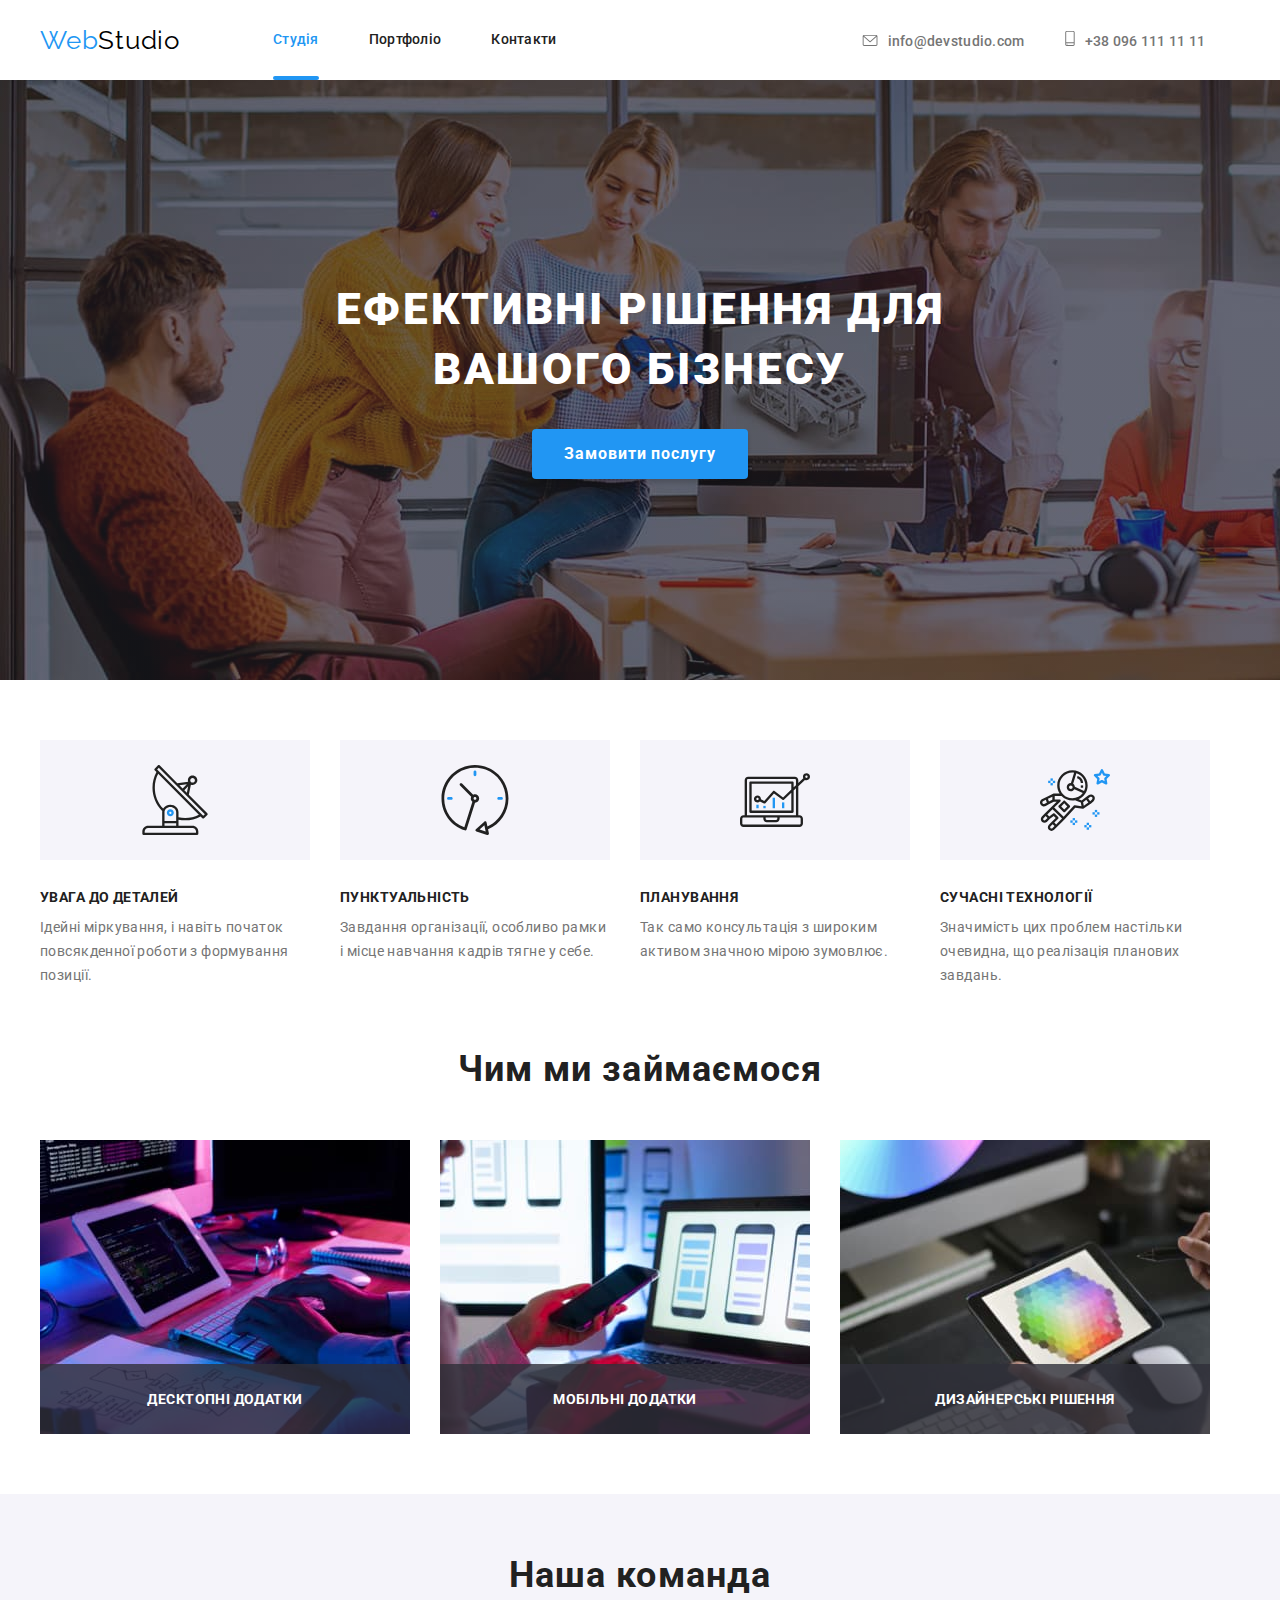
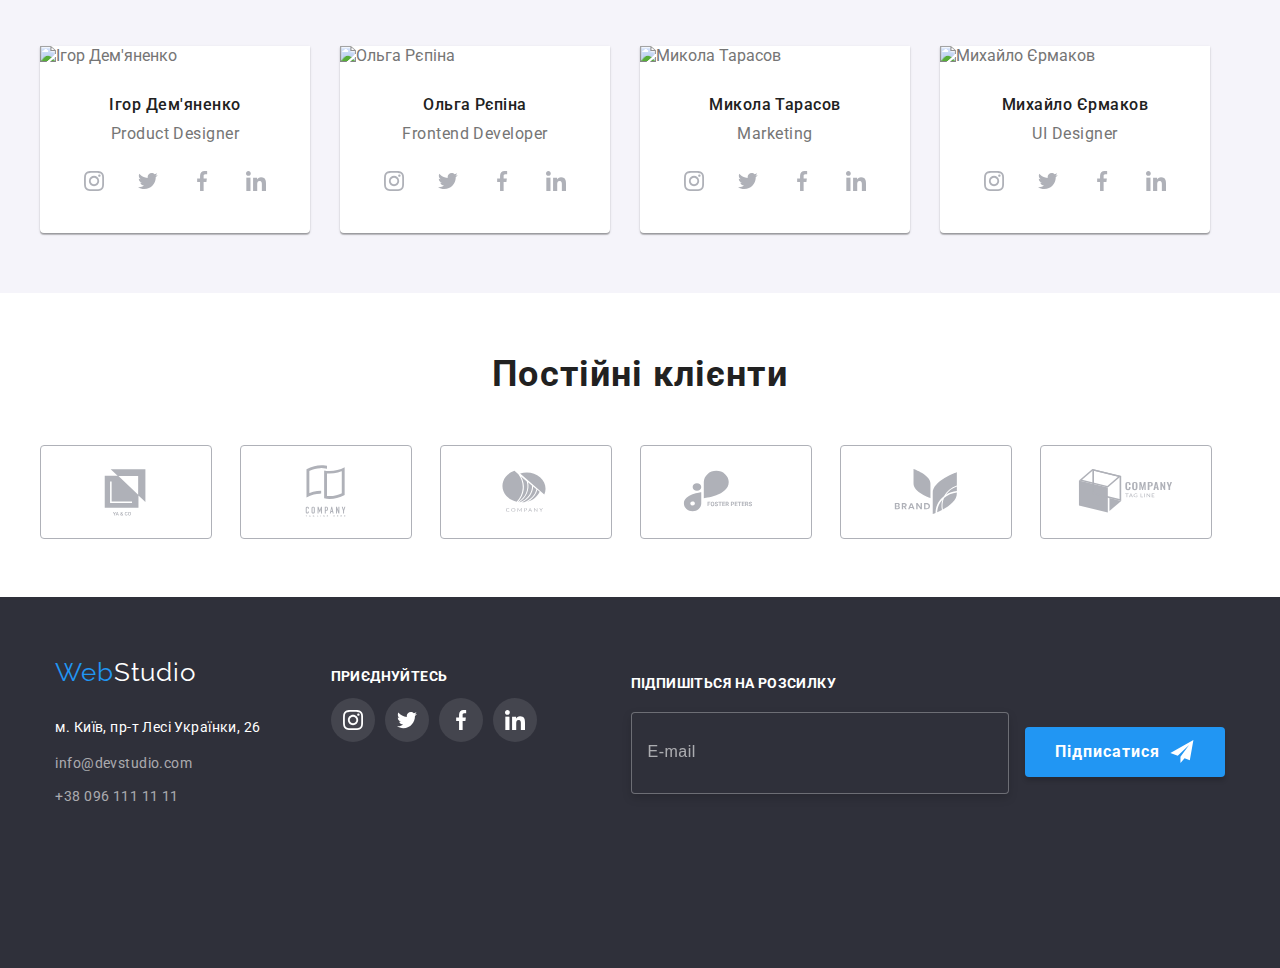
==== commit 0ad61015: "finished" ====
--- a/index.html
+++ b/index.html
@@ -685,6 +685,12 @@
 
   <script src="./js/modal.js"></script> 
   <script src="./js/menu.js"></script>
+  <script
+  defer
+  src="https://cdnjs.cloudflare.com/ajax/libs/body-scroll-lock/3.1.5/bodyScrollLock.min.js"
+  integrity="sha512-HowizSDbQl7UPEAsPnvJHlQsnBmU2YMrv7KkTBulTLEGz9chfBoWYyZJL+MUO6p/yBuuMO/8jI7O29YRZ2uBlA=="
+  crossorigin="anonymous"
+></script>
 
     </body>
 
--- a/css/main.min.css
+++ b/css/main.min.css
@@ -1 +1 @@
-body{margin:0}a{text-decoration:none}button{font-family:inherit;cursor:pointer}ul{list-style-type:none;padding:0;margin:0}body{color:var(--primary-text-color);background-color:var(--white);font-family:"Roboto",sans-serif}:root{--primary-text-color: #757575;--secondary-text-color: #212121;--accent-color: #2196F3;--white: #fff;--black: #000;--secondary-bcg-color: #F5F4FA;--bcg-for-hw2: #F5F5F5;--footer-bgc: #2F303A;--footer-text-color:rgba(255,255,255,0.6);--border: #ECECEC;--transition: 250ms cubic-bezier(0.4, 0, 0.2, 1) }.container{padding-left:15px;padding-right:15px;width:100%;margin:auto}@media screen and (min-width: 1200px){.container{width:1200px}}section{width:100%;padding-top:94px;padding-bottom:94px}@media screen and (min-width: 480px){section{padding-top:60px;padding-bottom:60px}}@media screen and (max-width: 480px){section body{width:480px}}.main-section{background-color:var(--white)}.work__pictures{display:flex;flex-direction:row;gap:30px}.prt-btn{padding-bottom:0}textarea{resize:none}.work__title,.team__title,.clients__title{color:var(--secondary-text-color);font-size:36px;line-height:1.17;text-align:center;letter-spacing:.03em}.desktop-navigation{width:100%}img{display:block;max-width:100%;height:auto}.header.portfolio,.header.contacts{border-bottom:1px solid var(--border)}.header__nav-contact{display:flex;flex-direction:row;align-items:flex-end}.navigation{display:flex;align-items:center;width:100%}.header__nav-contact .header__upper-link{display:flex;justify-content:baseline;font-weight:500;font-size:14px;line-height:1.14;letter-spacing:.02em;color:var(--primary-text-color);transition:color 250ms cubic-bezier(0.4, 0, 0.2, 1)}.header__upper-link{width:100%;height:100%;display:flex;align-items:baseline;justify-content:center}.header__upper-link:hover,.header__upper-link:focus{color:var(--accent-color);font-weight:500;font-size:14px;line-height:1.14;letter-spacing:.02em}.current.line{position:relative}.current.line:after{position:absolute;left:0;bottom:0;content:"";display:block;width:100%;height:4px;background-color:var(--accent-color);border-radius:2px}.header__contact-icon{margin-right:10px;fill:var(--primary-text-color)}.header__upper-link .header__contact-icon{transition:color 250ms cubic-bezier(0.4, 0, 0.2, 1)}.header__upper-link:hover .header__contact-icon,.header__upper-link:focus .header__contact-icon{fill:var(--accent-color)}.header__nav-contact{margin-left:auto}body{color:var(--primary-text-color);background-color:var(--white);font-family:"Roboto",sans-serif}ul{list-style-type:none;padding:0;margin:0}.header__logo{color:var(--black);font-family:"Raleway",sans-serif;font-size:26px;line-height:1.19;letter-spacing:.03em;margin-right:93px}.web{color:var(--accent-color);font-family:"Raleway",sans-serif;font-size:26px;line-height:1.19;letter-spacing:.03em}.header__site-nav{display:flex;align-items:center}.header__site-nav li:not(:last-child){margin-right:50px}.header__site-nav .link{padding-top:32px;padding-bottom:32px;display:block;color:var(--secondary-text-color);font-weight:500;font-size:14px;line-height:1.14;letter-spacing:.02em;transition:color 250ms cubic-bezier(0.4, 0, 0.2, 1)}.header__site-nav .link:hover,.header__site-nav .link:focus{padding-top:32px;padding-bottom:32px;display:block;color:var(--accent-color);font-weight:500;font-size:14px;line-height:1.14;letter-spacing:.02em}.header__site-nav .link:current{color:var(--accent-color)}.header__site-nav .current{color:var(--accent-color)}.header__contact-item.mail{margin-right:40px}.header__nav-contact{display:flex;justify-content:center}.hero{background-color:#2f303a;height:auto;text-align:center;padding-top:200px;padding-bottom:200px;background-repeat:no-repeat;background-size:cover;background-image:linear-gradient(to bottom, rgba(47, 48, 58, 0.4), rgba(47, 48, 58, 0.4)),url("../images/bgimg.jpg");max-width:1600px}@media screen and (max-width: 480px){.hero{background-image:linear-gradient(to bottom, rgba(47, 48, 58, 0.4), rgba(47, 48, 58, 0.4)),url("../images/header-img-mobile.jpg");height:400px;padding:0;background-size:cover}}@media screen and (max-width: 480px)and (min-device-pixel-ratio: 2),screen and (max-width: 480px)and (-webkit-min-device-pixel-ratio: 2),screen and (max-width: 480px)and (min-resolution: 192dpi),screen and (max-width: 480px)and (min-resolution: 2dppx){.hero{background-image:linear-gradient(to bottom, rgba(47, 48, 58, 0.4), rgba(47, 48, 58, 0.4)),url("../images/header-img-mobile2x.jpg");height:400px;padding:0;background-size:cover}}@media screen and (min-width: 480px){.hero{background-image:linear-gradient(to bottom, rgba(47, 48, 58, 0.4), rgba(47, 48, 58, 0.4)),url("../images/header-img-mobile.jpg");height:400px;padding:0;background-size:cover}}@media screen and (min-width: 480px)and (min-device-pixel-ratio: 2),screen and (min-width: 480px)and (-webkit-min-device-pixel-ratio: 2),screen and (min-width: 480px)and (min-resolution: 192dpi),screen and (min-width: 480px)and (min-resolution: 2dppx){.hero{background-image:linear-gradient(to bottom, rgba(47, 48, 58, 0.4), rgba(47, 48, 58, 0.4)),url("../images/header-img-mobile2x.jpg");height:400px;padding:0;background-size:cover}}@media screen and (min-width: 767px)and (max-width: 1199px){.hero{background-image:linear-gradient(to bottom, rgba(47, 48, 58, 0.4), rgba(47, 48, 58, 0.4)),url("../images/header-img-tablet.jpg");height:400px;padding:0;background-size:cover}}@media screen and (min-width: 767px)and (max-width: 1199px)and (min-device-pixel-ratio: 2),screen and (min-width: 767px)and (max-width: 1199px)and (-webkit-min-device-pixel-ratio: 2),screen and (min-width: 767px)and (max-width: 1199px)and (min-resolution: 192dpi),screen and (min-width: 767px)and (max-width: 1199px)and (min-resolution: 2dppx){.hero{background-image:linear-gradient(to bottom, rgba(47, 48, 58, 0.4), rgba(47, 48, 58, 0.4)),url("../images/header-img-tablet2x.jpg");height:400px;padding:0;background-size:cover}}@media screen and (min-width: 1200px){.hero{background-image:linear-gradient(to bottom, rgba(47, 48, 58, 0.4), rgba(47, 48, 58, 0.4)),url("../images/bgimg.jpg");height:600px}}@media screen and (min-width: 1200px)and (min-device-pixel-ratio: 2),screen and (min-width: 1200px)and (-webkit-min-device-pixel-ratio: 2),screen and (min-width: 1200px)and (min-resolution: 192dpi),screen and (min-width: 1200px)and (min-resolution: 2dppx){.hero{background-image:linear-gradient(to bottom, rgba(47, 48, 58, 0.4), rgba(47, 48, 58, 0.4)),url("../images/bgimg-wide@2x.jpg")}}.hero__title{width:696px;margin-left:auto;margin-right:auto;margin-top:0;color:var(--white);font-weight:900;font-size:44px;line-height:1.36;letter-spacing:.06em;text-transform:uppercase}@media screen and (max-width: 480px){.hero__title{width:100%;font-size:26px;line-height:42px;text-align:center;padding-top:118px}}.hero__button{color:var(--white);background-color:var(--accent-color);border-color:rgba(0,0,0,0);width:216px;height:50px;font-weight:700;font-size:16px;line-height:1.87;letter-spacing:.06em;box-shadow:0px 4px 4px rgba(0,0,0,.15);border-radius:4px}@media screen and (max-width: 480px){.hero__button{width:200px}}.features{padding-bottom:0}@media screen and (max-width: 480){.feature__list{display:flex;flex-direction:column;flex-basis:100%;flex-wrap:wrap;gap:30px}}.features__block{height:120px;display:flex;align-items:center;justify-content:center;margin-bottom:30px;background-color:var(--secondary-bcg-color)}.feature__list,.work{background-color:var(--white)}.section__title{color:var(--secondary-text-color)}.features__title{color:var(--secondary-text-color);font-size:14px;line-height:1.14;letter-spacing:.03em;text-transform:uppercase;margin-top:0;margin-bottom:10px}.features__description{font-size:14px;line-height:1.71;letter-spacing:.03em;margin-top:0;margin-bottom:0}.work__title{margin-top:0;margin-bottom:50px}.work__picture-box{position:relative}.work__text-part{position:absolute;width:100%;left:0;bottom:0;background-color:rgba(47,48,58,.8)}.work__pic-text{font-weight:700;font-size:14px;line-height:16px;text-align:center;letter-spacing:.03em;text-transform:uppercase;margin-top:27px;margin-bottom:27px;color:#fff}.work__img{display:block}@media screen and (max-width: 1199px){.work{display:none}}.flex-container>ul{display:flex;flex-direction:row}.team__item{width:270px;background-color:var(--white);box-shadow:0px 2px 1px 0px rgba(0,0,0,.2),0px 1px 1px 0px rgba(0,0,0,.1411764706),0px 1px 3px 0px rgba(0,0,0,.1215686275);border-radius:0px 0px 4px 4px}.team__item:not(:last-child){margin-right:30px}.team__item:first-child{margin-left:0}.team{background-color:var(--secondary-bcg-color)}.team__title{margin-bottom:50px;margin-top:0}.team__name{color:var(--secondary-text-color);font-weight:500;font-size:16px;line-height:1.19;letter-spacing:.03em;text-align:center;margin-top:0;margin-bottom:10px}.team__job{color:var(--primary-text-color);font-size:16px;line-height:1.19;letter-spacing:.03em;text-align:center;margin-bottom:16px;margin-top:0}.team__paragraph{padding-top:30px;padding-bottom:30px}.socials__list{display:flex;align-items:center;justify-content:center}.socials__item{width:44px;height:44px}.socials__item:not(:last-child){margin-right:10px}.socials__link{display:flex;align-items:center;justify-content:center;border-radius:50%;width:100%;height:100%;background-color:var(--white);fill:#afb1b8;transition:background-color 250ms cubic-bezier(0.4, 0, 0.2, 1),fill 250ms cubic-bezier(0.4, 0, 0.2, 1)}.socials__link:hover,.socials__link:focus{fill:var(--white);background-color:var(--accent-color)}.clients__title{margin-bottom:50px;margin-top:0}.clients__list{display:flex;flex-direction:row;margin-left:auto;margin-right:auto}.clients__item{width:170px;height:92px}.clients__item:not(:last-child){margin-right:30px}.clients__link{display:flex;align-items:center;justify-content:center;width:100%;height:100%;border:1px solid #afb1b8;border-radius:4px;color:#afb1b8;transition:color 250ms cubic-bezier(0.4, 0, 0.2, 1),border-color 250ms cubic-bezier(0.4, 0, 0.2, 1)}.clients__link:hover,.clients__link:focus{color:var(--accent-color);border:1px solid var(--accent-color)}.clients__icon{fill:currentColor}.footer{background-color:var(--footer-bgc);padding:60px 0;height:604px}.part-one{margin-right:70px}.contact-li:not(:last-child){margin-bottom:9px}.contact-nav .downlink{color:var(--footer-text-color);font-size:14px;line-height:1.71;letter-spacing:.03em;margin-bottom:12px;transition:color 250ms cubic-bezier(0.4, 0, 0.2, 1)}.contact-nav .downlink:hover,.contact-nav .downlink:focus{color:var(--accent-color);font-size:14px;line-height:1.71;letter-spacing:.03em}.footer__location{font-style:normal;color:var(--white);font-size:14px;line-height:1.71;letter-spacing:.03em;margin-bottom:12px;margin-top:28px}.footer__lower-logo{color:var(--white);font-family:"Raleway",sans-serif;margin-bottom:28px;font-size:26px;line-height:1.19;letter-spacing:.03em}.socials__list.footer{padding:0}.footer__join-area{display:flex;width:206px;height:80px;flex-direction:column;justify-content:center;margin-left:70px}.join-us{margin-top:72px;margin-left:516px}.footer__text,.subscription__label{color:var(--white);font-weight:700;font-size:14px;line-height:16px;letter-spacing:.03em;text-transform:uppercase;margin-top:0}.footer__link{width:100%;height:100%;justify-content:center;display:flex;align-items:center;background-color:rgba(255,255,255,.1);border-radius:50%;transition:background-color 250ms cubic-bezier(0.4, 0, 0.2, 1)}.footer__link:hover,.footer__linkfocus{background-color:var(--accent-color);color:#fff}.footer__icon{fill:currentColor}.container.one{display:flex;align-items:center;flex-direction:column;justify-content:center;margin-left:auto;margin-right:auto}.footer__logo-container{display:block;align-items:flex-start}.subscription__button{width:200px;height:50px;margin-left:12px;background-color:var(--accent-color);font-size:16px;font-weight:700;line-height:30px;letter-spacing:.06em;text-align:center;color:#fff;box-shadow:0px 4px 4px rgba(0,0,0,.15);border-radius:4px;border-color:rgba(0,0,0,0);fill:#fff;display:inline-flex;align-items:center;justify-content:center}.subscription__send-icon{fill:#fff;margin-left:10px}.subscription__block{display:flex;flex-direction:column;margin-left:94px}.subscription__area{margin-top:20px}.subscription__form input::-moz-placeholder{font-size:16px;font-weight:400;line-height:20px;letter-spacing:.03em;text-align:left;color:rgba(255,255,255,.6)}.subscription__form input:-ms-input-placeholder{font-size:16px;font-weight:400;line-height:20px;letter-spacing:.03em;text-align:left;color:rgba(255,255,255,.6)}.subscription__form input::placeholder{font-size:16px;font-weight:400;line-height:20px;letter-spacing:.03em;text-align:left;color:rgba(255,255,255,.6)}.subscription__input{width:358px;height:50px;background-color:#2f303a;border:1px solid rgba(255,255,255,.3);filter:drop-shadow(0px 4px 4px rgba(0, 0, 0, 0.15));border-radius:4px;padding-top:15px;padding-bottom:15px;padding-left:16px;color:#f5f4fa}@media screen and (max-width: 479px){.footer__logo-container{width:100%;display:flex;flex-direction:column;align-items:center;margin-bottom:60px}.footer__join-area{margin-left:0;align-items:center;margin-bottom:60px}.subscription__label{display:block;text-align:center;margin-left:auto;margin-right:auto}.subscription__block{display:flex;flex-direction:column;flex-wrap:wrap;align-items:center;margin-left:auto;margin-right:auto}.subscription__button{display:flex;align-items:center;margin-top:20px;margin-left:auto;margin-right:auto}.subscription__input{width:250px}.subscription__form{margin-left:auto;margin-right:auto}.footer__lower-logo{margin-bottom:0}.team__list{flex-direction:column;align-items:center;flex-wrap:wrap;margin-left:auto;margin-right:auto}.team__item:not(:last-child){margin-bottom:30px}}.portfolio-button{color:var(--secondary-text-color);background-color:var(--secondary-bcg-color);border:none;font-style:normal;font-weight:500;font-size:16px;line-height:1.63;text-align:center;letter-spacing:.03em;border-radius:4px;padding-top:6px;padding-bottom:6px;padding-left:22px;padding-right:22px}.pb:not(:last-child){margin-right:8px}.portfolio-button:not(:last-child){margin-right:8px;background:var(--secondary-bcg-color)}.portfolio-button{transition:background-color 250ms cubic-bezier(0.4, 0, 0.2, 1),box-shadow 250ms cubic-bezier(0.4, 0, 0.2, 1),color 250ms cubic-bezier(0.4, 0, 0.2, 1)}.portfolio-button:hover,.portfolio-button:focus{color:var(--white);background-color:var(--accent-color);box-shadow:0px 2px 2px 0px rgba(0,0,0,.12),0px 1px 2px 0px rgba(0,0,0,.08),0px 3px 1px 0px rgba(0,0,0,.1)}.port-buttons{display:flex;justify-content:center;margin-bottom:50px}.sect-card{padding-top:0}.card-set{display:flex;flex-wrap:wrap;flex-direction:row;margin-left:auto;margin-right:auto}.cardsubtitles{padding-top:20px;padding-bottom:20px;padding-left:24px;padding-right:24px;border-left:1px solid #eee;border-right:1px solid #eee;border-bottom:1px solid #eee}.cselement{width:370px;margin-right:30px;margin-bottom:30px;transition:box-shadow 250ms cubic-bezier(0.4, 0, 0.2, 1)}.cselement:hover,.cselement:focus{box-shadow:1px 4px 6px 0px rgba(0,0,0,.16),0px 4px 4px 0px rgba(0,0,0,.06),0px 1px 1px 0px rgba(0,0,0,.12)}.cselement:nth-child(3n){margin-right:0}.card-title{color:var(--secondary-text-color);font-size:18px;line-height:2;letter-spacing:.06em;margin-top:0;margin-bottom:0}.card-area{color:var(--primary-text-color);font-size:16px;line-height:1.88;letter-spacing:.03em;margin-bottom:0;margin-top:0;padding-top:4px}.card-description{color:var(--white);font-size:18px;line-height:1.5;letter-spacing:.03em;margin:0}.resource{position:absolute;font-size:18px;line-height:28px;letter-spacing:.03em;text-align:left;color:#fff}.card-box{position:relative;overflow:hidden}.product-thumb{position:absolute;left:0;top:0;background-color:rgba(33,150,243,.9);padding:63px 24px;margin:0;width:100%;height:100%;transform:translateY(101%);transition:transform 250ms cubic-bezier(0.4, 0, 0.2, 1)}.product-thumb-link:hover .product-thumb,.product-thumb-link:focus .product-thumb{transform:translateY(0);display:block}.backdrop{position:fixed;z-index:1;top:0;left:0;width:100%;height:100%;background-color:rgba(0,0,0,.2);transition:opacity 250ms cubic-bezier(0.4, 0, 0.2, 1)}.modal{position:absolute;width:528px;height:581px;top:50%;left:50%;transform:translate(-50%, -50%);border-radius:4px;box-shadow:0px 1px 3px rgba(0,0,0,.12),0px 1px 1px rgba(0,0,0,.14),0px 2px 1px rgba(0,0,0,.2);background-color:#fff;background-color:#fff}.backdrop.is-hidden{opacity:0;pointer-events:none}.close-button{position:absolute;top:8px;right:8px;width:30px;height:30px;background-color:#fff;border:1px solid rgba(0,0,0,.1);border-radius:50%;display:flex;align-items:center;color:#000;transition:color 250ms cubic-bezier(0.4, 0, 0.2, 1)}.close-button:hover,.close-button:focus{color:var(--accent-color)}.close-button-svg{fill:currentColor}.modal-content{width:448px;height:342px;margin-right:auto;margin-left:auto}.leave-form{font-size:20px;font-weight:700;line-height:23px;letter-spacing:.03em;text-align:center;margin-top:40px;color:#212121}.form-field{position:relative;display:flex;flex-direction:column;margin-bottom:10px}.form-field:hover,.form-field:focus{border-color:var(--accent-color);fill:var(--accent-color);transition:border 250ms cubic-bezier(0.4, 0, 0.2, 1)}.form-field.last{margin-bottom:0}.form-input{margin-top:4px;height:40px;font-size:inherit;display:inline-block;outline:none}.form-input:hover,.form-input:focus{border-color:var(--accent-color);transition:color 250ms cubic-bezier(0.4, 0, 0.2, 1)}.form-input:hover+svg,.form-input:focus+svg{fill:var(--accent-color)}.modal-icon-positioning{position:absolute;display:block;left:13.5px;bottom:11.5px;transition:fill 250ms cubic-bezier(0.4, 0, 0.2, 1)}.form-field input{width:448px;height:40px;border:1px solid rgba(33,33,33,.2);border-radius:4px;padding-left:40px;transition:border 250ms cubic-bezier(0.4, 0, 0.2, 1)}.form-field:hover input,.form-field:focus input{border:1px solid var(--accent-color)}.label-text{font-size:12px;line-height:14px;letter-spacing:.01em;text-align:left;color:#757575}.text-area{border:1px solid rgba(33,33,33,.2);border-radius:4px;padding:12px 16px;font-size:inherit;transition:border-color 250ms cubic-bezier(0.4, 0, 0.2, 1);margin-top:4px}.text-area:hover,.text-area:focus{border-color:var(--accent-color)}.text-area::-moz-placeholder{font-size:12px;line-height:14px;letter-spacing:.01em;text-align:left;color:rgba(117,117,117,.5)}.text-area:-ms-input-placeholder{font-size:12px;line-height:14px;letter-spacing:.01em;text-align:left;color:rgba(117,117,117,.5)}.text-area::placeholder{font-size:12px;line-height:14px;letter-spacing:.01em;text-align:left;color:rgba(117,117,117,.5)}.checkbox-text{font-size:14px;line-height:24px;letter-spacing:.03em;text-align:left;color:#757575;margin-left:7px;display:flex;align-items:center;justify-content:center}.checkbox-input{-webkit-appearance:none;-moz-appearance:none;appearance:none;margin-top:4px;position:absolute;transition:background-color 250ms cubic-bezier(0.4, 0, 0.2, 1)}.agreement{margin:0}.checkbox-icon{display:inline-block;width:16px;height:15px;border:2px solid #212121;background-image:url(../images/icons.svg#icon-black-square);border-radius:2px;margin-right:7px;transition:background-color 250ms cubic-bezier(0.4, 0, 0.2, 1),border-color 250ms cubic-bezier(0.4, 0, 0.2, 1)}.checkbox{display:flex;align-items:center;margin-top:20px;margin-left:0}.checkbox-input:checked+.checkbox-icon{background-color:var(--accent-color);border-color:var(--accent-color);background-image:url(../images/check.svg);background-repeat:no-repeat;background-size:cover;background-origin:border-box;background-repeat:no-repeat}.conditions-span{color:#2196f3;text-decoration:underline}.submit-button{width:200px;height:50px;background:var(--accent-color);border-radius:4px;border-color:rgba(0,0,0,0);font-size:16px;font-weight:700;line-height:30px;letter-spacing:.06em;text-align:center;color:#fff;transition:box-shadow 250ms cubic-bezier(0.4, 0, 0.2, 1);margin-top:30px;margin-bottom:40px;padding:0}.submit-button:hover,.submit-button:focus{box-shadow:0px 4px 4px rgba(0,0,0,.15)}@media screen and (min-width: 767px){.menu__container,.menu__button,.menu__button-icon{display:none}}@media screen and (max-width: 767px){.desktop-navigation{display:none}header{height:60px}.header__logo,.web{margin-top:16px}}.menu__button .icon-cross{display:none}.menu__button.is-open .icon-cross{display:block}.menu__button.is-open .icon-menu{display:none}.js-menu-container{position:fixed;width:100vw;top:0;left:0;background-color:#fff;height:100%;padding-top:48px;padding-left:40px;transform:translateX(-100vw);transition:transform 250ms cubic-bezier(0.4, 0, 0.2, 1)}.js-menu-container.is-open{transform:translateX(0)}.menu-content{display:flex;flex-direction:column;height:100%;justify-content:space-between}.menu__button{background-color:rgba(0,0,0,0);margin:0;padding:0;display:inline-block;border:none;position:absolute;top:10px;right:15px}.mob-header__upper-link.phone{font-weight:500;font-size:34px;line-height:40px;letter-spacing:.02em;color:#2196f3}.mob-header__upper-link.mail{font-weight:500;font-size:24px;line-height:28px;letter-spacing:.02em;color:#757575}.mob-header__contact-item.mail{margin-top:32px;margin-bottom:64px}.mob__socials-list{display:flex}.mob-social{font-weight:500;font-size:18px;line-height:22px;letter-spacing:.02em;margin-top:0;margin-bottom:0;color:#2196f3}.mob__socials-item{margin-bottom:48px;padding-right:10px}.mob__socials-item:not(:first-child){margin-left:10px}.mob__socials-item:not(:last-child){border-right:1px solid rgba(33,33,33,.2)}.mob-link{font-weight:500;font-size:40px;line-height:47px;letter-spacing:.02em;color:#212121}.mob-link.current{color:var(--accent-color)}.site-nav__item:not(:last-child){margin-bottom:32px}.mob_header__site-nav .mob-link:current{color:var(--accent-color)}.menu__button-icon{fill:#212121}.menu__button-icon:hover{fill:var(--accent-color)}@media screen and (min-width: 480px)and (max-width: 767px){.features__list{display:flex;flex-wrap:wrap;flex-basis:calc(100% - 30рх)}.features__item{width:100%;margin-left:auto;margin-right:auto}.features__item:not(:last-child){margin-bottom:30px;margin-right:auto}.features__item:last-child{margin-bottom:60px}.features__title{text-align:center}}@media screen and (min-width: 480px)and (max-width: 1199px){.team__title{margin-bottom:30px}.team__list{display:block;flex-wrap:wrap;justify-content:center}.team__item{width:450px;height:622px}.team__item:not(:last-child){margin-bottom:30px;margin-right:0}}@media screen and (max-width: 479px){.team__list{justify-content:center}.team__item:not(:last-child){margin-right:0}}@media screen and (min-width: 480px)and (max-width: 767px){.clients__title{margin-bottom:30px}.clients__list{width:100%;margin-left:auto;margin-right:auto;flex-wrap:wrap}.clients__item{width:calc((100% - 30px)/2);margin-right:15px;margin-bottom:30px}.clients__item:nth-child(n+5){margin-bottom:0}}@media screen and (min-width: 480px)and (max-width: 767px){.clients__item:nth-child(even){margin-right:0}}@media screen and (max-width: 479px){.clients__list{flex-wrap:wrap;flex-direction:row;display:flex;margin-left:auto;margin-right:auto;justify-content:center;gap:30px}.clients__item{margin-right:0}.clients__item:last-child{margin-bottom:0}.clients__item:not(:last-child){margin-right:0}}@media screen and (min-width: 480px)and (max-width: 767px){.footer__logo-container{width:232px;display:flex;flex-direction:column;flex-wrap:wrap;align-items:center;margin-left:auto;margin-right:auto}.footer{height:604px;padding-left:auto;padding-right:auto}.container.one{flex-direction:column}.footer__lower-logo{margin-bottom:0}.contact-li:not(:last-child){margin-bottom:12px}.contact-li:last-child{margin-bottom:60px}.footer__join-area{align-items:center;margin-bottom:60px;margin-left:auto;margin-right:auto}.subscription__block{width:450px;display:flex;flex-direction:column;flex-wrap:wrap;align-items:center;margin-left:auto;margin-right:auto}.subscription__button{display:flex;align-items:center;margin-top:20px;margin-left:auto;margin-right:auto}.subscription__label{display:block;margin-left:auto;margin-right:auto;text-align:center}.subscription__input{width:300px}.subscription__form{margin-left:auto;margin-right:auto}.tablet-logo-join-block{margin-left:auto;margin-right:auto;display:flex;flex-direction:column;flex-wrap:wrap;align-content:center}.clients__item{width:calc((100% - 30px)/2);margin-right:15px;margin-bottom:30px}.clients__item:nth-child(n+5){margin-bottom:0}}@media(min-width: 480px)and (-webkit-min-device-pixel-ratio: 2), (min-width: 480px)and (min-resolution: 2dppx){.hero{background-image:linear-gradient(to bottom, rgba(47, 48, 58, 0.4), rgba(47, 48, 58, 0.4)),url("../images/header-img-mobile2x.jpg")}}@media screen and (min-width: 480px)and (max-width: 767px){.hero__title{width:100%;padding-top:118px;font-size:26px;font-weight:900;line-height:42px;letter-spacing:.06em;text-align:center}.hero{padding-top:0;padding-bottom:0;height:400px;background-size:cover}}@media screen and (min-width: 768px)and (-webkit-min-device-pixel-ratio: 2), screen and (min-width: 768px)and (min-resolution: 2dppx){.hero{background-image:linear-gradient(to bottom, rgba(47, 48, 58, 0.4), rgba(47, 48, 58, 0.4)),url("../images/header-img-tablet2x.jpg")}}@media screen and (min-width: 1200px)and (-webkit-min-device-pixel-ratio: 2), screen and (min-width: 1200px)and (min-resolution: 2dppx){.hero{background-image:linear-gradient(to bottom, rgba(47, 48, 58, 0.4), rgba(47, 48, 58, 0.4)),url("../images/bgimg-wide@2x.jpg")}}@media(min-width: 480px){.modal{width:450px;padding:40px}.leave-form{width:370px;margin-top:0}.modal-form{width:370px}.form-field input{width:370px}.agreement,.conditions-span{font-size:12px;font-weight:400;line-height:14px;letter-spacing:.03em;text-align:left}.submit-button{margin-top:31px}}@media screen and (min-width: 768px)and (max-width: 1199px){.header{width:768px;height:80px}.header__contact-item:first-child{margin-right:0}.header__logo{margin-right:88px}.header__nav-contact{margin-left:70px;justify-content:flex-start;flex-wrap:wrap;align-content:flex-start}.desktop-navigation{display:flex;flex-direction:row;align-items:center}.header__contact-item .mail{margin-right:0}.header__contact-item{font-size:12px;font-weight:500;line-height:14px;letter-spacing:.02em}}@media screen and (min-width: 768px)and (max-width: 1199px){.hero__title{width:360px;font-size:26px;font-weight:900;line-height:42px;letter-spacing:.06em;text-align:center;padding-top:118px}}@media screen and (min-width: 768px)and (max-width: 1199px){.clients__list{flex-wrap:wrap}.clients__item{width:calc((100% - 60px)/3)}.clients__item:nth-child(3n+3){margin-right:0}.clients__item:nth-child(-n+3){margin-bottom:30px}}@media screen and (min-width: 768px)and (max-width: 1199px){.footer{height:464px}.footer__logo-container{width:232px;display:flex;flex-direction:column;flex-wrap:wrap;align-items:center;margin-left:auto;margin-right:auto}.tablet-logo-join-block{display:flex;flex-direction:row;margin-left:auto;margin-right:auto;align-items:flex-start;justify-content:space-between}.container.one{flex-wrap:wrap;flex-direction:column}.subscription__block{margin-top:60px;margin-right:auto;margin-left:auto;flex-direction:column}.subscription__area{display:flex;flex-direction:column;align-items:center}.subscription__button{margin-top:20px}.subscription__label{text-align:center}.subscription__form{display:flex;flex-direction:column;align-items:center}.footer__text{text-align:center}.footer__lower-logo{margin-bottom:0}}@media screen and (min-width: 768px)and (max-width: 1199px){.features__list{display:flex;flex-wrap:wrap;gap:30px}.features__item{flex-basis:calc((100% - 30px)/2)}.features{padding-bottom:30px}}@media screen and (min-width: 768px)and (max-width: 1199px){.team__list{display:flex;margin-left:auto;margin-right:auto}.team__item{height:536px;width:354px}.team__item:nth-child(odd){margin-right:30px}.team__item:nth-last-child(-n+2){margin-bottom:0}}@media screen and (min-width: 1200px){.header{height:80px}.header__nav-contact{justify-content:normal;margin-left:305px}.desktop-navigation{display:flex;flex-direction:row;align-items:center}}@media screen and (min-width: 1200px){.footer{height:251px}.tablet-logo-join-block{display:flex;flex-direction:row;margin-left:0}.container.one{display:flex;flex-direction:row;justify-content:center}.footer__text{margin-top:15px}}@media screen and (min-width: 1200px){.hero__title{padding-top:200px}.hero{background-size:auto}}@media screen and (min-width: 1200px){.container.features li{display:block;justify-content:center}.features__list{display:flex;flex-direction:row;margin-right:auto;margin-left:auto;padding-right:0;align-items:baseline}.features__item:not(:last-child){margin-right:30px}.features__item{width:270px}}/*# sourceMappingURL=main.min.css.map */+body{margin:0}a{text-decoration:none}button{font-family:inherit;cursor:pointer}ul{list-style-type:none;padding:0;margin:0}body{color:var(--primary-text-color);background-color:var(--white);font-family:"Roboto",sans-serif}:root{--primary-text-color: #757575;--secondary-text-color: #212121;--accent-color: #2196F3;--white: #fff;--black: #000;--secondary-bcg-color: #F5F4FA;--bcg-for-hw2: #F5F5F5;--footer-bgc: #2F303A;--footer-text-color:rgba(255,255,255,0.6);--border: #ECECEC;--transition: 250ms cubic-bezier(0.4, 0, 0.2, 1) }.container{padding-left:15px;padding-right:15px;width:100%;margin:auto}@media screen and (min-width: 1200px){.container{width:1200px}}section{width:100%;padding-top:94px;padding-bottom:94px}@media screen and (min-width: 480px){section{padding-top:60px;padding-bottom:60px}}@media screen and (max-width: 480px){section body{width:480px}}.main-section{background-color:var(--white)}.work__pictures{display:flex;flex-direction:row;gap:30px}.prt-btn{padding-bottom:0}textarea{resize:none}.work__title,.team__title,.clients__title{color:var(--secondary-text-color);font-size:36px;line-height:1.17;text-align:center;letter-spacing:.03em}.desktop-navigation{width:100%}img{display:block;max-width:100%;height:auto}.header.portfolio,.header.contacts{border-bottom:1px solid var(--border)}.header__nav-contact{display:flex;flex-direction:row;align-items:flex-end}.navigation{display:flex;align-items:center;width:100%}.header__nav-contact .header__upper-link{display:flex;justify-content:baseline;font-weight:500;font-size:14px;line-height:1.14;letter-spacing:.02em;color:var(--primary-text-color);transition:color 250ms cubic-bezier(0.4, 0, 0.2, 1)}.header__upper-link{width:100%;height:100%;display:flex;align-items:baseline;justify-content:center}.header__upper-link:hover,.header__upper-link:focus{color:var(--accent-color);font-weight:500;font-size:14px;line-height:1.14;letter-spacing:.02em}.current.line{position:relative}.current.line:after{position:absolute;left:0;bottom:0;content:"";display:block;width:100%;height:4px;background-color:var(--accent-color);border-radius:2px}.header__contact-icon{margin-right:10px;fill:var(--primary-text-color)}.header__upper-link .header__contact-icon{transition:color 250ms cubic-bezier(0.4, 0, 0.2, 1)}.header__upper-link:hover .header__contact-icon,.header__upper-link:focus .header__contact-icon{fill:var(--accent-color)}.header__nav-contact{margin-left:auto}body{color:var(--primary-text-color);background-color:var(--white);font-family:"Roboto",sans-serif}ul{list-style-type:none;padding:0;margin:0}.header__logo{color:var(--black);font-family:"Raleway",sans-serif;font-size:26px;line-height:1.19;letter-spacing:.03em;margin-right:93px}.web{color:var(--accent-color);font-family:"Raleway",sans-serif;font-size:26px;line-height:1.19;letter-spacing:.03em}.header__site-nav{display:flex;align-items:center}.header__site-nav li:not(:last-child){margin-right:50px}.header__site-nav .link{padding-top:32px;padding-bottom:32px;display:block;color:var(--secondary-text-color);font-weight:500;font-size:14px;line-height:1.14;letter-spacing:.02em;transition:color 250ms cubic-bezier(0.4, 0, 0.2, 1)}.header__site-nav .link:hover,.header__site-nav .link:focus{padding-top:32px;padding-bottom:32px;display:block;color:var(--accent-color);font-weight:500;font-size:14px;line-height:1.14;letter-spacing:.02em}.header__site-nav .link:current{color:var(--accent-color)}.header__site-nav .current{color:var(--accent-color)}.header__contact-item.mail{margin-right:40px}.header__nav-contact{display:flex;justify-content:center}.hero{background-color:#2f303a;height:auto;text-align:center;padding-top:200px;padding-bottom:200px;background-repeat:no-repeat;background-size:cover;background-image:linear-gradient(to bottom, rgba(47, 48, 58, 0.4), rgba(47, 48, 58, 0.4)),url("../images/bgimg.jpg");max-width:1600px}@media screen and (max-width: 480px){.hero{background-image:linear-gradient(to bottom, rgba(47, 48, 58, 0.4), rgba(47, 48, 58, 0.4)),url("../images/header-img-mobile.jpg");height:400px;padding:0;background-size:cover}}@media screen and (max-width: 480px)and (min-device-pixel-ratio: 2),screen and (max-width: 480px)and (-webkit-min-device-pixel-ratio: 2),screen and (max-width: 480px)and (min-resolution: 192dpi),screen and (max-width: 480px)and (min-resolution: 2dppx){.hero{background-image:linear-gradient(to bottom, rgba(47, 48, 58, 0.4), rgba(47, 48, 58, 0.4)),url("../images/header-img-mobile2x.jpg");height:400px;padding:0;background-size:cover}}@media screen and (min-width: 480px){.hero{background-image:linear-gradient(to bottom, rgba(47, 48, 58, 0.4), rgba(47, 48, 58, 0.4)),url("../images/header-img-mobile.jpg");height:400px;padding:0;background-size:cover}}@media screen and (min-width: 480px)and (min-device-pixel-ratio: 2),screen and (min-width: 480px)and (-webkit-min-device-pixel-ratio: 2),screen and (min-width: 480px)and (min-resolution: 192dpi),screen and (min-width: 480px)and (min-resolution: 2dppx){.hero{background-image:linear-gradient(to bottom, rgba(47, 48, 58, 0.4), rgba(47, 48, 58, 0.4)),url("../images/header-img-mobile2x.jpg");height:400px;padding:0;background-size:cover}}@media screen and (min-width: 767px)and (max-width: 1199px){.hero{background-image:linear-gradient(to bottom, rgba(47, 48, 58, 0.4), rgba(47, 48, 58, 0.4)),url("../images/header-img-tablet.jpg");height:400px;padding:0;background-size:cover}}@media screen and (min-width: 767px)and (max-width: 1199px)and (min-device-pixel-ratio: 2),screen and (min-width: 767px)and (max-width: 1199px)and (-webkit-min-device-pixel-ratio: 2),screen and (min-width: 767px)and (max-width: 1199px)and (min-resolution: 192dpi),screen and (min-width: 767px)and (max-width: 1199px)and (min-resolution: 2dppx){.hero{background-image:linear-gradient(to bottom, rgba(47, 48, 58, 0.4), rgba(47, 48, 58, 0.4)),url("../images/header-img-tablet2x.jpg");height:400px;padding:0;background-size:cover}}@media screen and (min-width: 1200px){.hero{background-image:linear-gradient(to bottom, rgba(47, 48, 58, 0.4), rgba(47, 48, 58, 0.4)),url("../images/bgimg.jpg");height:600px}}@media screen and (min-width: 1200px)and (min-device-pixel-ratio: 2),screen and (min-width: 1200px)and (-webkit-min-device-pixel-ratio: 2),screen and (min-width: 1200px)and (min-resolution: 192dpi),screen and (min-width: 1200px)and (min-resolution: 2dppx){.hero{background-image:linear-gradient(to bottom, rgba(47, 48, 58, 0.4), rgba(47, 48, 58, 0.4)),url("../images/bgimg-wide@2x.jpg")}}.hero__title{width:696px;margin-left:auto;margin-right:auto;margin-top:0;color:var(--white);font-weight:900;font-size:44px;line-height:1.36;letter-spacing:.06em;text-transform:uppercase}@media screen and (max-width: 480px){.hero__title{width:100%;font-size:26px;line-height:42px;text-align:center;padding-top:118px}}.hero__button{color:var(--white);background-color:var(--accent-color);border-color:rgba(0,0,0,0);width:216px;height:50px;font-weight:700;font-size:16px;line-height:1.87;letter-spacing:.06em;box-shadow:0px 4px 4px rgba(0,0,0,.15);border-radius:4px}@media screen and (max-width: 480px){.hero__button{width:200px}}.features{padding-bottom:0}@media screen and (max-width: 480){.feature__list{display:flex;flex-direction:column;flex-basis:100%;flex-wrap:wrap;gap:30px}}.features__block{height:120px;display:flex;align-items:center;justify-content:center;margin-bottom:30px;background-color:var(--secondary-bcg-color)}.feature__list,.work{background-color:var(--white)}.section__title{color:var(--secondary-text-color)}.features__title{color:var(--secondary-text-color);font-size:14px;line-height:1.14;letter-spacing:.03em;text-transform:uppercase;margin-top:0;margin-bottom:10px}.features__description{font-size:14px;line-height:1.71;letter-spacing:.03em;margin-top:0;margin-bottom:0}.work__title{margin-top:0;margin-bottom:50px}.work__picture-box{position:relative}.work__text-part{position:absolute;width:100%;left:0;bottom:0;background-color:rgba(47,48,58,.8)}.work__pic-text{font-weight:700;font-size:14px;line-height:16px;text-align:center;letter-spacing:.03em;text-transform:uppercase;margin-top:27px;margin-bottom:27px;color:#fff}.work__img{display:block}@media screen and (max-width: 1199px){.work{display:none}}.flex-container>ul{display:flex;flex-direction:row}.team__item{width:270px;background-color:var(--white);box-shadow:0px 2px 1px 0px rgba(0,0,0,.2),0px 1px 1px 0px rgba(0,0,0,.1411764706),0px 1px 3px 0px rgba(0,0,0,.1215686275);border-radius:0px 0px 4px 4px}.team__item:not(:last-child){margin-right:30px}.team__item:first-child{margin-left:0}.team{background-color:var(--secondary-bcg-color)}.team__title{margin-bottom:50px;margin-top:0}.team__name{color:var(--secondary-text-color);font-weight:500;font-size:16px;line-height:1.19;letter-spacing:.03em;text-align:center;margin-top:0;margin-bottom:10px}.team__job{color:var(--primary-text-color);font-size:16px;line-height:1.19;letter-spacing:.03em;text-align:center;margin-bottom:16px;margin-top:0}.team__paragraph{padding-top:30px;padding-bottom:30px}.socials__list{display:flex;align-items:center;justify-content:center}.socials__item{width:44px;height:44px}.socials__item:not(:last-child){margin-right:10px}.socials__link{display:flex;align-items:center;justify-content:center;border-radius:50%;width:100%;height:100%;background-color:var(--white);fill:#afb1b8;transition:background-color 250ms cubic-bezier(0.4, 0, 0.2, 1),fill 250ms cubic-bezier(0.4, 0, 0.2, 1)}.socials__link:hover,.socials__link:focus{fill:var(--white);background-color:var(--accent-color)}.clients__title{margin-bottom:50px;margin-top:0}.clients__list{display:flex;flex-direction:row;margin-left:auto;margin-right:auto}.clients__item{width:170px;height:92px}.clients__item:not(:last-child){margin-right:30px}.clients__link{display:flex;align-items:center;justify-content:center;width:100%;height:100%;border:1px solid #afb1b8;border-radius:4px;color:#afb1b8;transition:color 250ms cubic-bezier(0.4, 0, 0.2, 1),border-color 250ms cubic-bezier(0.4, 0, 0.2, 1)}.clients__link:hover,.clients__link:focus{color:var(--accent-color);border:1px solid var(--accent-color)}.clients__icon{fill:currentColor}.footer{background-color:var(--footer-bgc);padding:60px 0;height:604px}.part-one{margin-right:70px}.contact-li:not(:last-child){margin-bottom:9px}.contact-nav .downlink{color:var(--footer-text-color);font-size:14px;line-height:1.71;letter-spacing:.03em;margin-bottom:12px;transition:color 250ms cubic-bezier(0.4, 0, 0.2, 1)}.contact-nav .downlink:hover,.contact-nav .downlink:focus{color:var(--accent-color);font-size:14px;line-height:1.71;letter-spacing:.03em}.footer__location{font-style:normal;color:var(--white);font-size:14px;line-height:1.71;letter-spacing:.03em;margin-bottom:12px;margin-top:28px}.footer__lower-logo{color:var(--white);font-family:"Raleway",sans-serif;margin-bottom:28px;font-size:26px;line-height:1.19;letter-spacing:.03em}.socials__list.footer{padding:0}.footer__join-area{display:flex;width:206px;height:80px;flex-direction:column;justify-content:center;margin-left:70px}.join-us{margin-top:72px;margin-left:516px}.footer__text,.subscription__label{color:var(--white);font-weight:700;font-size:14px;line-height:16px;letter-spacing:.03em;text-transform:uppercase;margin-top:0}.footer__link{width:100%;height:100%;justify-content:center;display:flex;align-items:center;background-color:rgba(255,255,255,.1);border-radius:50%;transition:background-color 250ms cubic-bezier(0.4, 0, 0.2, 1)}.footer__link:hover,.footer__linkfocus{background-color:var(--accent-color);color:#fff}.footer__icon{fill:currentColor}.container.one{display:flex;align-items:center;flex-direction:column;justify-content:center;margin-left:auto;margin-right:auto}.footer__logo-container{display:block;align-items:flex-start}.subscription__button{width:200px;height:50px;margin-left:12px;background-color:var(--accent-color);font-size:16px;font-weight:700;line-height:30px;letter-spacing:.06em;text-align:center;color:#fff;box-shadow:0px 4px 4px rgba(0,0,0,.15);border-radius:4px;border-color:rgba(0,0,0,0);fill:#fff;display:inline-flex;align-items:center;justify-content:center}.subscription__send-icon{fill:#fff;margin-left:10px}.subscription__block{display:flex;flex-direction:column;margin-left:94px}.subscription__area{margin-top:20px}.subscription__form input::-moz-placeholder{font-size:16px;font-weight:400;line-height:20px;letter-spacing:.03em;text-align:left;color:rgba(255,255,255,.6)}.subscription__form input:-ms-input-placeholder{font-size:16px;font-weight:400;line-height:20px;letter-spacing:.03em;text-align:left;color:rgba(255,255,255,.6)}.subscription__form input::placeholder{font-size:16px;font-weight:400;line-height:20px;letter-spacing:.03em;text-align:left;color:rgba(255,255,255,.6)}.subscription__input{width:358px;height:50px;background-color:#2f303a;border:1px solid rgba(255,255,255,.3);filter:drop-shadow(0px 4px 4px rgba(0, 0, 0, 0.15));border-radius:4px;padding-top:15px;padding-bottom:15px;padding-left:16px;color:#f5f4fa}@media screen and (max-width: 479px){.footer__logo-container{width:100%;display:flex;flex-direction:column;align-items:center;margin-bottom:60px}.footer__join-area{margin-left:0;align-items:center;margin-bottom:60px}.subscription__label{display:block;text-align:center;margin-left:auto;margin-right:auto}.subscription__block{display:flex;flex-direction:column;flex-wrap:wrap;align-items:center;margin-left:auto;margin-right:auto}.subscription__button{display:flex;align-items:center;margin-top:20px;margin-left:auto;margin-right:auto}.subscription__input{width:250px}.subscription__form{margin-left:auto;margin-right:auto}.footer__lower-logo{margin-bottom:0}.team__list{flex-direction:column;align-items:center;flex-wrap:wrap;margin-left:auto;margin-right:auto}.team__item:not(:last-child){margin-bottom:30px}}.portfolio-button{color:var(--secondary-text-color);background-color:var(--secondary-bcg-color);border:none;font-style:normal;font-weight:500;font-size:16px;line-height:1.63;text-align:center;letter-spacing:.03em;border-radius:4px;padding-top:6px;padding-bottom:6px;padding-left:22px;padding-right:22px}.pb:not(:last-child){margin-right:8px}.portfolio-button:not(:last-child){margin-right:8px;background:var(--secondary-bcg-color)}.portfolio-button{transition:background-color 250ms cubic-bezier(0.4, 0, 0.2, 1),box-shadow 250ms cubic-bezier(0.4, 0, 0.2, 1),color 250ms cubic-bezier(0.4, 0, 0.2, 1)}.portfolio-button:hover,.portfolio-button:focus{color:var(--white);background-color:var(--accent-color);box-shadow:0px 2px 2px 0px rgba(0,0,0,.12),0px 1px 2px 0px rgba(0,0,0,.08),0px 3px 1px 0px rgba(0,0,0,.1)}.port-buttons{display:flex;justify-content:center;margin-bottom:50px}.sect-card{padding-top:0}.card-set{display:flex;flex-wrap:wrap;flex-direction:row;margin-left:auto;margin-right:auto}.cardsubtitles{padding-top:20px;padding-bottom:20px;padding-left:24px;padding-right:24px;border-left:1px solid #eee;border-right:1px solid #eee;border-bottom:1px solid #eee}.cselement{width:370px;margin-right:30px;margin-bottom:30px;transition:box-shadow 250ms cubic-bezier(0.4, 0, 0.2, 1)}.cselement:hover,.cselement:focus{box-shadow:1px 4px 6px 0px rgba(0,0,0,.16),0px 4px 4px 0px rgba(0,0,0,.06),0px 1px 1px 0px rgba(0,0,0,.12)}.cselement:nth-child(3n){margin-right:0}.card-title{color:var(--secondary-text-color);font-size:18px;line-height:2;letter-spacing:.06em;margin-top:0;margin-bottom:0}.card-area{color:var(--primary-text-color);font-size:16px;line-height:1.88;letter-spacing:.03em;margin-bottom:0;margin-top:0;padding-top:4px}.card-description{color:var(--white);font-size:18px;line-height:1.5;letter-spacing:.03em;margin:0}.resource{position:absolute;font-size:18px;line-height:28px;letter-spacing:.03em;text-align:left;color:#fff}.card-box{position:relative;overflow:hidden}.product-thumb{position:absolute;left:0;top:0;background-color:rgba(33,150,243,.9);padding:63px 24px;margin:0;width:100%;height:100%;transform:translateY(101%);transition:transform 250ms cubic-bezier(0.4, 0, 0.2, 1)}.product-thumb-link:hover .product-thumb,.product-thumb-link:focus .product-thumb{transform:translateY(0);display:block}.backdrop{position:fixed;z-index:1;top:0;left:0;width:100%;height:100%;background-color:rgba(0,0,0,.2);transition:opacity 250ms cubic-bezier(0.4, 0, 0.2, 1)}.modal{position:absolute;width:528px;height:581px;top:50%;left:50%;transform:translate(-50%, -50%);border-radius:4px;box-shadow:0px 1px 3px rgba(0,0,0,.12),0px 1px 1px rgba(0,0,0,.14),0px 2px 1px rgba(0,0,0,.2);background-color:#fff;background-color:#fff}.backdrop.is-hidden{opacity:0;pointer-events:none}.close-button{position:absolute;top:8px;right:8px;width:30px;height:30px;background-color:#fff;border:1px solid rgba(0,0,0,.1);border-radius:50%;display:flex;align-items:center;color:#000;transition:color 250ms cubic-bezier(0.4, 0, 0.2, 1)}.close-button:hover,.close-button:focus{color:var(--accent-color)}.close-button-svg{fill:currentColor}.modal-content{width:448px;height:342px;margin-right:auto;margin-left:auto}.leave-form{font-size:20px;font-weight:700;line-height:23px;letter-spacing:.03em;text-align:center;margin-top:40px;color:#212121}.form-field{position:relative;display:flex;flex-direction:column;margin-bottom:10px}.form-field:hover,.form-field:focus{border-color:var(--accent-color);fill:var(--accent-color);transition:border 250ms cubic-bezier(0.4, 0, 0.2, 1)}.form-field.last{margin-bottom:0}.form-input{margin-top:4px;height:40px;font-size:inherit;display:inline-block;outline:none}.form-input:hover,.form-input:focus{border-color:var(--accent-color);transition:color 250ms cubic-bezier(0.4, 0, 0.2, 1)}.form-input:hover+svg,.form-input:focus+svg{fill:var(--accent-color)}.modal-icon-positioning{position:absolute;display:block;left:13.5px;bottom:11.5px;transition:fill 250ms cubic-bezier(0.4, 0, 0.2, 1)}.form-field input{width:448px;height:40px;border:1px solid rgba(33,33,33,.2);border-radius:4px;padding-left:40px;transition:border 250ms cubic-bezier(0.4, 0, 0.2, 1)}.form-field:hover input,.form-field:focus input{border:1px solid var(--accent-color)}.label-text{font-size:12px;line-height:14px;letter-spacing:.01em;text-align:left;color:#757575}.text-area{border:1px solid rgba(33,33,33,.2);border-radius:4px;padding:12px 16px;font-size:inherit;transition:border-color 250ms cubic-bezier(0.4, 0, 0.2, 1);margin-top:4px}.text-area:hover,.text-area:focus{border-color:var(--accent-color)}.text-area::-moz-placeholder{font-size:12px;line-height:14px;letter-spacing:.01em;text-align:left;color:rgba(117,117,117,.5)}.text-area:-ms-input-placeholder{font-size:12px;line-height:14px;letter-spacing:.01em;text-align:left;color:rgba(117,117,117,.5)}.text-area::placeholder{font-size:12px;line-height:14px;letter-spacing:.01em;text-align:left;color:rgba(117,117,117,.5)}.checkbox-text{font-size:14px;line-height:24px;letter-spacing:.03em;text-align:left;color:#757575;margin-left:7px;display:flex;align-items:center;justify-content:center}.checkbox-input{-webkit-appearance:none;-moz-appearance:none;appearance:none;margin-top:4px;position:absolute;transition:background-color 250ms cubic-bezier(0.4, 0, 0.2, 1)}.agreement{margin:0}.checkbox-icon{display:inline-block;width:16px;height:15px;border:2px solid #212121;background-image:url(../images/icons.svg#icon-black-square);border-radius:2px;margin-right:7px;transition:background-color 250ms cubic-bezier(0.4, 0, 0.2, 1),border-color 250ms cubic-bezier(0.4, 0, 0.2, 1)}.checkbox{display:flex;align-items:center;margin-top:20px;margin-left:0}.checkbox-input:checked+.checkbox-icon{background-color:var(--accent-color);border-color:var(--accent-color);background-image:url(../images/check.svg);background-repeat:no-repeat;background-size:cover;background-origin:border-box;background-repeat:no-repeat}.conditions-span{color:#2196f3;text-decoration:underline}.submit-button{width:200px;height:50px;background:var(--accent-color);border-radius:4px;border-color:rgba(0,0,0,0);font-size:16px;font-weight:700;line-height:30px;letter-spacing:.06em;text-align:center;color:#fff;transition:box-shadow 250ms cubic-bezier(0.4, 0, 0.2, 1);margin-top:30px;margin-bottom:40px;padding:0}.submit-button:hover,.submit-button:focus{box-shadow:0px 4px 4px rgba(0,0,0,.15)}@media screen and (min-width: 767px){.menu__container,.menu__button,.menu__button-icon{display:none}}@media screen and (max-width: 767px){.desktop-navigation{display:none}header{height:60px}.header__logo,.web{margin-top:16px}}.menu__button.is-open .icon-cross{display:block}.menu__button.is-open .icon-menu{display:none}.js-menu-container{position:fixed;width:100vw;top:0;left:0;background-color:#fff;height:100%;padding-top:48px;padding-left:40px;padding-bottom:48px;transform:translateX(-100%);transition:transform 250ms cubic-bezier(0.4, 0, 0.2, 1)}.js-menu-container.is-open{transform:translateX(0)}.menu-content{display:flex;flex-direction:column;height:100%;justify-content:space-between}.menu__button{background-color:rgba(0,0,0,0);margin:0;padding:0;display:inline-block;border:none;position:absolute;top:10px;right:15px}.mob-header__upper-link.phone{font-weight:500;font-size:34px;line-height:40px;letter-spacing:.02em;color:#2196f3}.mob-header__upper-link.mail{font-weight:500;font-size:24px;line-height:28px;letter-spacing:.02em;color:#757575}.mob-header__contact-item.mail{margin-top:32px;margin-bottom:64px}.mob__socials-list{display:flex;flex-wrap:wrap}.mob-social{font-weight:500;font-size:18px;line-height:22px;letter-spacing:.02em;margin-top:0;margin-bottom:0;color:#2196f3}.mob__socials-item{padding-right:10px}.mob__socials-item:not(:first-child){margin-left:10px}.mob__socials-item:not(:last-child){border-right:1px solid rgba(33,33,33,.2)}.mob-link{font-weight:500;font-size:40px;line-height:47px;letter-spacing:.02em;color:#212121}.mob-link.current{color:var(--accent-color)}.site-nav__item:not(:last-child){margin-bottom:32px}.mob_header__site-nav .mob-link:current{color:var(--accent-color)}.menu__button-icon{fill:#212121}.menu__button-icon:hover{fill:var(--accent-color)}@media screen and (min-width: 480px)and (max-width: 767px){.features__list{display:flex;flex-wrap:wrap;flex-basis:calc(100% - 30рх)}.features__item{width:100%;margin-left:auto;margin-right:auto}.features__item:not(:last-child){margin-bottom:30px;margin-right:auto}.features__item:last-child{margin-bottom:60px}.features__title{text-align:center}}@media screen and (min-width: 480px)and (max-width: 1199px){.team__title{margin-bottom:30px}.team__list{display:block;flex-wrap:wrap;justify-content:center}.team__item{width:450px;height:622px}.team__item:not(:last-child){margin-bottom:30px;margin-right:0}}@media screen and (max-width: 479px){.team__list{justify-content:center}.team__item:not(:last-child){margin-right:0}}@media screen and (min-width: 480px)and (max-width: 767px){.clients__title{margin-bottom:30px}.clients__list{width:100%;margin-left:auto;margin-right:auto;flex-wrap:wrap}.clients__item{width:calc((100% - 30px)/2);margin-right:15px;margin-bottom:30px}.clients__item:nth-child(n+5){margin-bottom:0}}@media screen and (min-width: 480px)and (max-width: 767px){.clients__item:nth-child(even){margin-right:0}}@media screen and (max-width: 479px){.clients__list{flex-wrap:wrap;flex-direction:row;display:flex;margin-left:auto;margin-right:auto;justify-content:center;gap:30px}.clients__item{margin-right:0}.clients__item:last-child{margin-bottom:0}.clients__item:not(:last-child){margin-right:0}}@media screen and (min-width: 480px)and (max-width: 767px){.footer__logo-container{width:232px;display:flex;flex-direction:column;flex-wrap:wrap;align-items:center;margin-left:auto;margin-right:auto}.footer{height:604px;padding-left:auto;padding-right:auto}.container.one{flex-direction:column}.footer__lower-logo{margin-bottom:0}.contact-li:not(:last-child){margin-bottom:12px}.contact-li:last-child{margin-bottom:60px}.footer__join-area{align-items:center;margin-bottom:60px;margin-left:auto;margin-right:auto}.subscription__block{width:450px;display:flex;flex-direction:column;flex-wrap:wrap;align-items:center;margin-left:auto;margin-right:auto}.subscription__button{display:flex;align-items:center;margin-top:20px;margin-left:auto;margin-right:auto}.subscription__label{display:block;margin-left:auto;margin-right:auto;text-align:center}.subscription__input{width:300px}.subscription__form{margin-left:auto;margin-right:auto}.tablet-logo-join-block{margin-left:auto;margin-right:auto;display:flex;flex-direction:column;flex-wrap:wrap;align-content:center}.clients__item{width:calc((100% - 30px)/2);margin-right:15px;margin-bottom:30px}.clients__item:nth-child(n+5){margin-bottom:0}}@media(min-width: 480px)and (-webkit-min-device-pixel-ratio: 2), (min-width: 480px)and (min-resolution: 2dppx){.hero{background-image:linear-gradient(to bottom, rgba(47, 48, 58, 0.4), rgba(47, 48, 58, 0.4)),url("../images/header-img-mobile2x.jpg")}}@media screen and (min-width: 480px)and (max-width: 767px){.hero__title{width:360px;padding-top:118px;font-size:26px;font-weight:900;line-height:42px;letter-spacing:.06em;text-align:center}.hero{padding-top:0;padding-bottom:0;height:400px;background-size:cover}}@media screen and (min-width: 768px)and (-webkit-min-device-pixel-ratio: 2), screen and (min-width: 768px)and (min-resolution: 2dppx){.hero{background-image:linear-gradient(to bottom, rgba(47, 48, 58, 0.4), rgba(47, 48, 58, 0.4)),url("../images/header-img-tablet2x.jpg")}}@media screen and (min-width: 1200px)and (-webkit-min-device-pixel-ratio: 2), screen and (min-width: 1200px)and (min-resolution: 2dppx){.hero{background-image:linear-gradient(to bottom, rgba(47, 48, 58, 0.4), rgba(47, 48, 58, 0.4)),url("../images/bgimg-wide@2x.jpg")}}@media(min-width: 480px){.modal{width:450px;padding:40px}.leave-form{width:370px;margin-top:0}.modal-form{width:370px}.form-field input{width:370px}.agreement,.conditions-span{font-size:12px;font-weight:400;line-height:14px;letter-spacing:.03em;text-align:left}.submit-button{margin-top:31px}}@media screen and (min-width: 768px)and (max-width: 1199px){.header{width:768px;height:80px}.header__contact-item:first-child{margin-right:0}.header__logo{margin-right:88px}.header__nav-contact{margin-left:70px;justify-content:flex-start;flex-wrap:wrap;align-content:flex-start}.desktop-navigation{display:flex;flex-direction:row;align-items:center}.header__contact-item .mail{margin-right:0}.header__contact-item{font-size:12px;font-weight:500;line-height:14px;letter-spacing:.02em}}@media screen and (min-width: 768px)and (max-width: 1199px){.hero__title{width:360px;font-size:26px;font-weight:900;line-height:42px;letter-spacing:.06em;text-align:center;padding-top:118px}}@media screen and (min-width: 768px)and (max-width: 1199px){.clients__list{flex-wrap:wrap}.clients__item{width:calc((100% - 60px)/3)}.clients__item:nth-child(3n+3){margin-right:0}.clients__item:nth-child(-n+3){margin-bottom:30px}}@media screen and (min-width: 768px)and (max-width: 1199px){.footer{height:464px}.footer__logo-container{width:232px;display:flex;flex-direction:column;flex-wrap:wrap;align-items:center;margin-left:auto;margin-right:auto}.tablet-logo-join-block{display:flex;flex-direction:row;margin-left:auto;margin-right:auto;align-items:flex-start;justify-content:space-between}.container.one{flex-wrap:wrap;flex-direction:column}.subscription__block{margin-top:60px;margin-right:auto;margin-left:auto;flex-direction:column}.subscription__area{display:flex;flex-direction:column;align-items:center}.subscription__button{margin-top:20px}.subscription__label{text-align:center}.subscription__form{display:flex;flex-direction:column;align-items:center}.footer__text{text-align:center}.footer__lower-logo{margin-bottom:0}}@media screen and (min-width: 768px)and (max-width: 1199px){.features__list{display:flex;flex-wrap:wrap;gap:30px}.features__item{flex-basis:calc((100% - 30px)/2)}.features{padding-bottom:30px}}@media screen and (min-width: 768px)and (max-width: 1199px){.team__list{display:flex;margin-left:auto;margin-right:auto}.team__item{height:536px;width:354px}.team__item:nth-child(odd){margin-right:30px}.team__item:nth-last-child(-n+2){margin-bottom:0}}@media screen and (min-width: 1200px){.header{height:80px}.header__nav-contact{justify-content:normal;margin-left:305px}.desktop-navigation{display:flex;flex-direction:row;align-items:center}}@media screen and (min-width: 1200px){.footer{height:251px}.tablet-logo-join-block{display:flex;flex-direction:row;margin-left:0}.container.one{display:flex;flex-direction:row;justify-content:center}.footer__text{margin-top:15px}}@media screen and (min-width: 1200px){.hero__title{padding-top:200px}.hero{background-size:auto}}@media screen and (min-width: 1200px){.container.features li{display:block;justify-content:center}.features__list{display:flex;flex-direction:row;margin-right:auto;margin-left:auto;padding-right:0;align-items:baseline}.features__item:not(:last-child){margin-right:30px}.features__item{width:270px}}/*# sourceMappingURL=main.min.css.map */--- a/css/main.css
+++ b/css/main.css
@@ -1226,10 +1226,6 @@
     margin-top: 16px;
   }
 }
-.menu__button .icon-cross {
-  display: none;
-}
-
 .menu__button.is-open .icon-cross {
   display: block;
 }
@@ -1247,7 +1243,8 @@
   height: 100%;
   padding-top: 48px;
   padding-left: 40px;
-  transform: translateX(-100vw);
+  padding-bottom: 48px;
+  transform: translateX(-100%);
   transition: transform 250ms cubic-bezier(0.4, 0, 0.2, 1);
 }
 
@@ -1296,6 +1293,7 @@
 
 .mob__socials-list {
   display: flex;
+  flex-wrap: wrap;
 }
 
 .mob-social {
@@ -1309,7 +1307,6 @@
 }
 
 .mob__socials-item {
-  margin-bottom: 48px;
   padding-right: 10px;
 }
 .mob__socials-item:not(:first-child) {
@@ -1523,7 +1520,7 @@
 }
 @media screen and (min-width: 480px) and (max-width: 767px) {
   .hero__title {
-    width: 100%;
+    width: 360px;
     padding-top: 118px;
     font-size: 26px;
     font-weight: 900;
